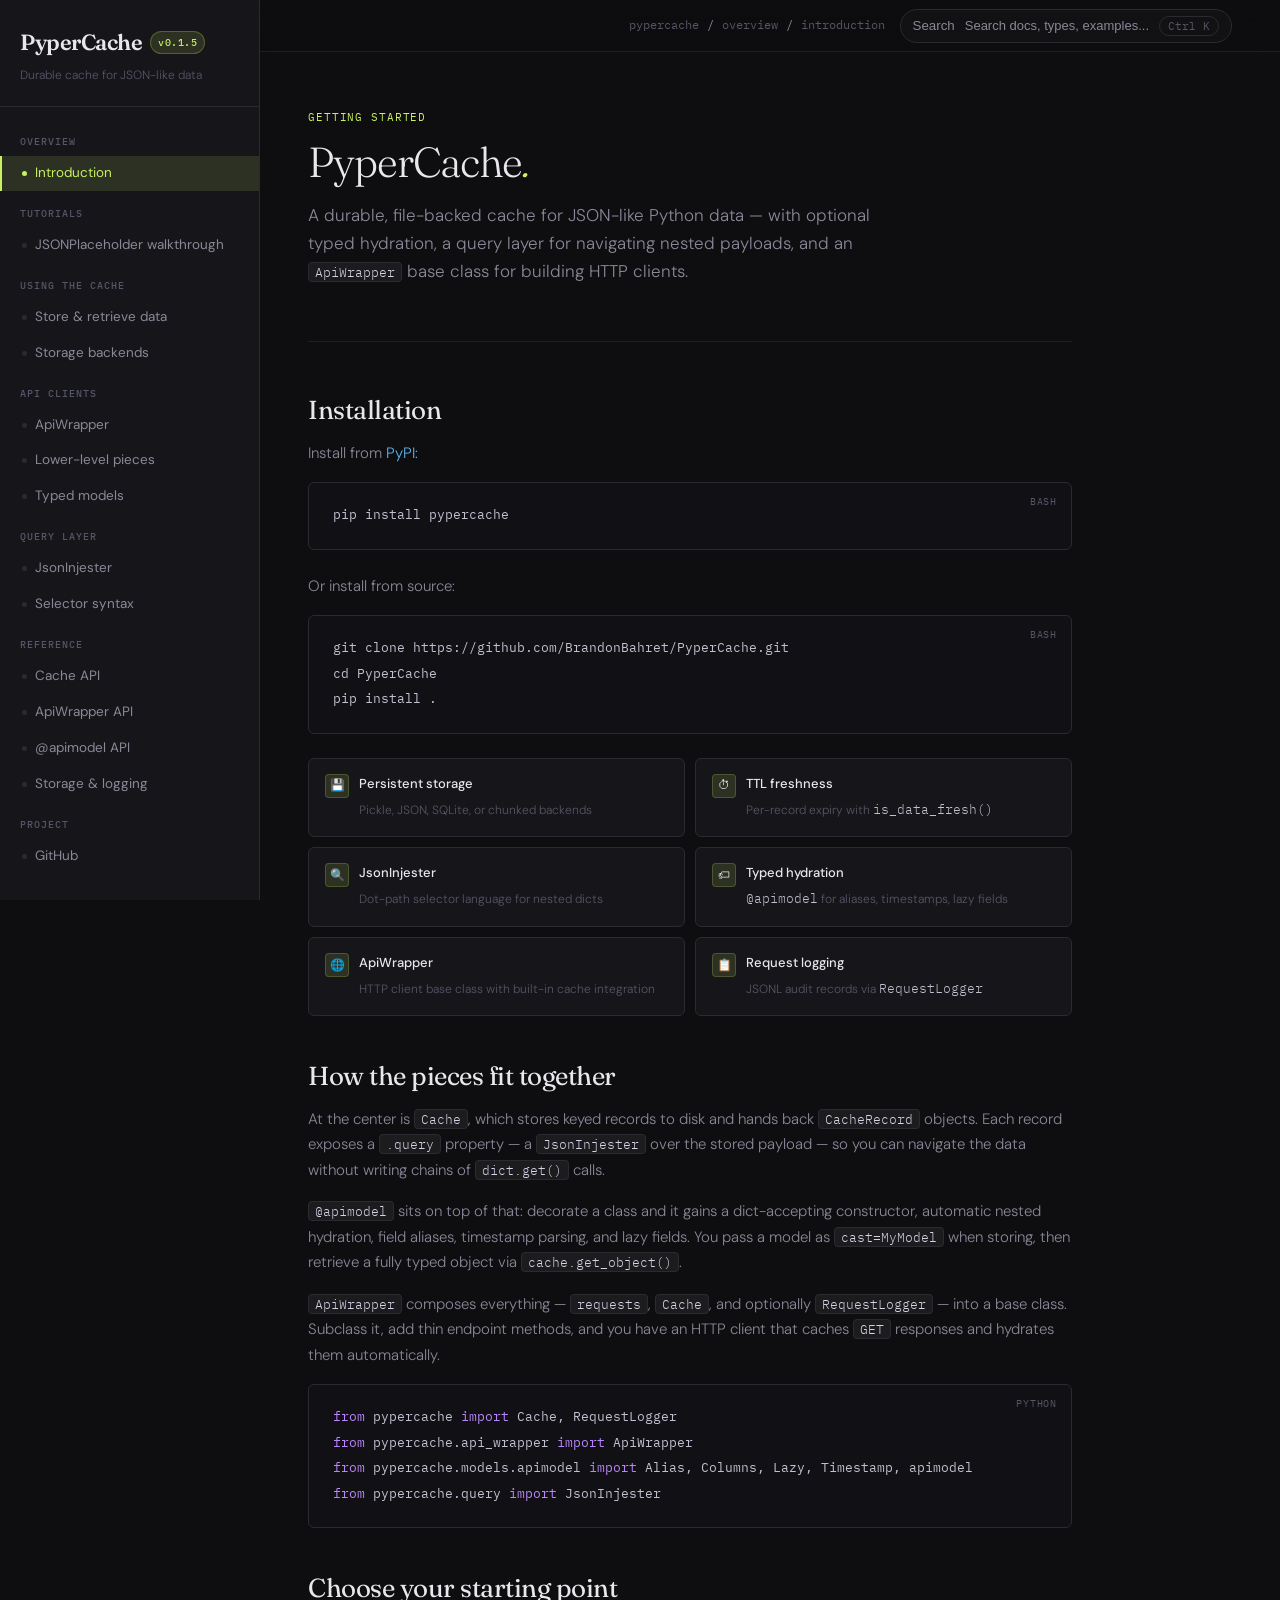
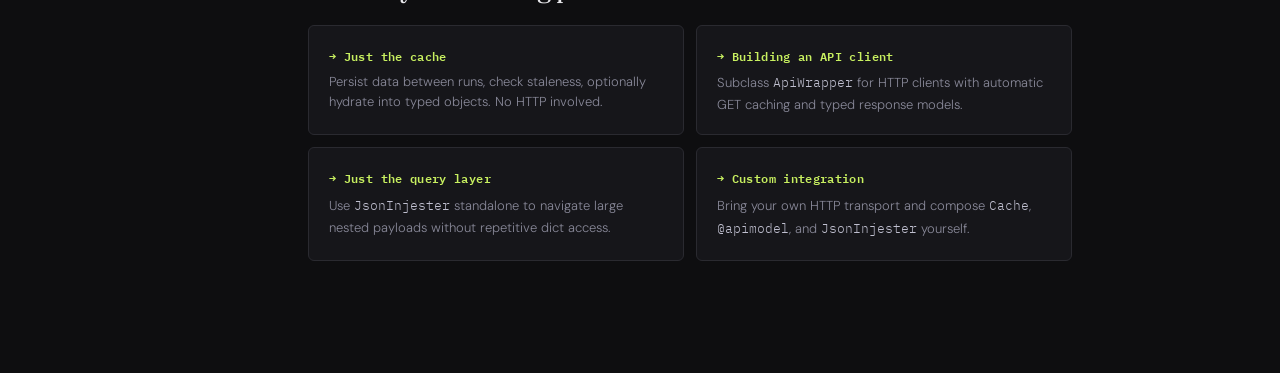
==== docs/docs-index.html @ 4f8ae2bb "moved Lazy annotation to be alongside other annotations;" ====
<!DOCTYPE html>
<html lang="en">
<head>
<meta charset="UTF-8">
<meta name="viewport" content="width=device-width, initial-scale=1.0">

<link rel="preconnect" href="https://fonts.googleapis.com">
<link href="https://fonts.googleapis.com/css2?family=IBM+Plex+Mono:ital,wght@0,400;0,500;0,600;1,400&family=Fraunces:ital,opsz,wght@0,9..144,300;0,9..144,400;0,9..144,600;1,9..144,300&family=DM+Sans:wght@300;400;500&display=swap" rel="stylesheet">

<title>PyperCache — Docs</title>
<style>
  *, *::before, *::after { box-sizing: border-box; margin: 0; padding: 0; }

  :root {
    --bg: #0e0e10;
    --surface: #16161a;
    --border: #2a2a30;
    --border-subtle: #1e1e24;
    --text: #e8e8ec;
    --text-dim: #888898;
    --text-dimmer: #555568;
    --accent: #c8f060;
    --accent-dim: #a8cc45;
    --accent-glow: rgba(200,240,96,0.12);
    --accent2: #60b8f0;
    --accent2-dim: rgba(96,184,240,0.15);
    --red: #f06060;
    --sidebar-w: 260px;
    --code-bg: #111115;
    --radius: 6px;
  }

  html { scroll-behavior: smooth; }

  body {
    font-family: 'DM Sans', sans-serif;
    background: var(--bg);
    color: var(--text);
    font-size: 15px;
    line-height: 1.7;
    min-height: 100vh;
  }

  /* ── LAYOUT ── */
  .shell {
    display: flex;
    min-height: 100vh;
  }

  /* ── SIDEBAR ── */
  .sidebar {
    width: var(--sidebar-w);
    flex-shrink: 0;
    background: var(--surface);
    border-right: 1px solid var(--border);
    position: sticky;
    top: 0;
    height: 100vh;
    overflow-y: auto;
    display: flex;
    flex-direction: column;
  }

  .sidebar::-webkit-scrollbar { width: 4px; }
  .sidebar::-webkit-scrollbar-track { background: transparent; }
  .sidebar::-webkit-scrollbar-thumb { background: var(--border); border-radius: 4px; }

  .logo {
    padding: 24px 20px 20px;
    border-bottom: 1px solid var(--border);
    flex-shrink: 0;
  }

  .logo-name {
    font-family: 'Fraunces', serif;
    font-size: 22px;
    font-weight: 600;
    letter-spacing: -0.5px;
    color: var(--text);
    display: flex;
    align-items: center;
    gap: 8px;
  }

  .logo-pill {
    font-family: 'IBM Plex Mono', monospace;
    font-size: 10px;
    font-weight: 500;
    background: var(--accent-glow);
    color: var(--accent);
    border: 1px solid rgba(200,240,96,0.25);
    padding: 2px 7px;
    border-radius: 20px;
    letter-spacing: 0.05em;
  }

  .logo-tagline {
    font-size: 12px;
    color: var(--text-dimmer);
    margin-top: 4px;
    font-weight: 300;
  }

  nav {
    padding: 16px 0 24px;
    flex: 1;
  }

  .nav-group {
    margin-bottom: 4px;
  }

  .nav-group-label {
    font-size: 10px;
    font-weight: 500;
    letter-spacing: 0.1em;
    text-transform: uppercase;
    color: var(--text-dimmer);
    padding: 10px 20px 6px;
    font-family: 'IBM Plex Mono', monospace;
  }

  .nav-link {
    display: flex;
    align-items: center;
    gap: 8px;
    padding: 6px 20px;
    color: var(--text-dim);
    text-decoration: none;
    font-size: 13.5px;
    font-weight: 400;
    transition: color 0.15s, background 0.15s;
    border-left: 2px solid transparent;
    margin: 0 0 1px;
    cursor: pointer;
  }

  .nav-link:hover {
    color: var(--text);
    background: rgba(255,255,255,0.03);
  }

  .nav-link.active {
    color: var(--accent);
    border-left-color: var(--accent);
    background: var(--accent-glow);
  }

  .nav-link .dot {
    width: 5px;
    height: 5px;
    border-radius: 50%;
    background: var(--border);
    flex-shrink: 0;
    transition: background 0.15s;
  }

  .nav-link.active .dot { background: var(--accent); }

  /* ── MAIN ── */
  .main {
    flex: 1;
    min-width: 0;
    display: flex;
    flex-direction: column;
  }

  .topbar {
    position: sticky;
    top: 0;
    z-index: 10;
    background: rgba(14,14,16,0.85);
    backdrop-filter: blur(12px);
    border-bottom: 1px solid var(--border-subtle);
    padding: 0 48px;
    height: 52px;
    display: flex;
    align-items: center;
    justify-content: flex-end;
    flex-shrink: 0;
    gap: 15px;
  }

  .breadcrumb {
    font-family: 'IBM Plex Mono', monospace;
    font-size: 12px;
    color: var(--text-dimmer);
    display: flex;
    align-items: center;
    gap: 8px;
  }

  .breadcrumb span { color: var(--text-dim); }

  .topbar-actions {
    display: flex;
    gap: 12px;
    align-items: center;
  }

  .topbar-left {
    display: flex;
    align-items: center;
    gap: 14px;
    min-width: 0;
  }

  .badge {
    font-family: 'IBM Plex Mono', monospace;
    font-size: 11px;
    padding: 3px 10px;
    border-radius: 20px;
    border: 1px solid var(--border);
    color: var(--text-dimmer);
  }

  .search-trigger {
    display: inline-flex;
    align-items: center;
    gap: 10px;
    height: 34px;
    min-width: 240px;
    padding: 0 12px;
    border: 1px solid var(--border);
    border-radius: 999px;
    background: rgba(255,255,255,0.02);
    color: var(--text-dim);
    cursor: pointer;
    transition: border-color 0.15s, background 0.15s, color 0.15s;
  }

  .search-trigger:hover {
    border-color: rgba(200,240,96,0.35);
    background: rgba(200,240,96,0.06);
    color: var(--text);
  }

  .search-trigger-label {
    font-size: 13px;
    font-weight: 300;
    flex: 1;
    text-align: left;
  }

  .search-trigger-kbd {
    font-family: 'IBM Plex Mono', monospace;
    font-size: 11px;
    border: 1px solid var(--border);
    border-radius: 999px;
    padding: 2px 8px;
    color: var(--text-dimmer);
  }

  /* ── CONTENT ── */
  .content-outer {
    flex: 1;
    padding: 56px 48px 80px;
    max-width: 860px;
  }

  /* Page hero */
  .page-hero {
    margin-bottom: 52px;
    padding-bottom: 40px;
    border-bottom: 1px solid var(--border-subtle);
  }

  .page-tag {
    font-family: 'IBM Plex Mono', monospace;
    font-size: 11px;
    color: var(--accent);
    letter-spacing: 0.08em;
    text-transform: uppercase;
    margin-bottom: 12px;
  }

  .page-title {
    font-family: 'Fraunces', serif;
    font-size: 42px;
    font-weight: 300;
    letter-spacing: -1px;
    color: var(--text);
    line-height: 1.1;
    margin-bottom: 16px;
  }

  .page-title em {
    font-style: italic;
    color: var(--accent);
  }

  .page-lead {
    font-size: 17px;
    color: var(--text-dim);
    line-height: 1.65;
    font-weight: 300;
    max-width: 600px;
  }

  /* Sections */
  .section {
    display: none;
  }
  .section.active {
    display: block;
    animation: fadeIn 0.2s ease;
  }

  @keyframes fadeIn {
    from { opacity: 0; transform: translateY(6px); }
    to { opacity: 1; transform: translateY(0); }
  }

  /* Content elements */
  h2 {
    font-family: 'Fraunces', serif;
    font-size: 26px;
    font-weight: 400;
    letter-spacing: -0.5px;
    color: var(--text);
    margin: 44px 0 14px;
    line-height: 1.25;
  }

  h2:first-child { margin-top: 0; }

  h3 {
    font-family: 'IBM Plex Mono', monospace;
    font-size: 13px;
    font-weight: 500;
    color: var(--accent2);
    letter-spacing: 0.03em;
    margin: 32px 0 10px;
    text-transform: uppercase;
  }

  h4 {
    font-size: 15px;
    font-weight: 500;
    color: var(--text);
    margin: 20px 0 8px;
  }

  p {
    color: var(--text-dim);
    margin-bottom: 16px;
    font-weight: 300;
  }

  p strong {
    color: var(--text);
    font-weight: 500;
  }

  a { color: var(--accent2); text-decoration: none; }
  a:hover { text-decoration: underline; }

  .doc-link {
    color: var(--accent2);
    text-decoration: underline;
    text-decoration-color: rgba(96,184,240,0.45);
    text-underline-offset: 2px;
    cursor: pointer;
  }

  .doc-link:hover {
    color: #8ecdf6;
    text-decoration-color: currentColor;
  }

  /* Code */
  pre {
    background: var(--code-bg);
    border: 1px solid var(--border);
    border-radius: var(--radius);
    padding: 20px 24px;
    overflow-x: auto;
    margin: 16px 0 24px;
    position: relative;
  }

  pre::before {
    content: attr(data-lang);
    position: absolute;
    top: 10px;
    right: 14px;
    font-family: 'IBM Plex Mono', monospace;
    font-size: 10px;
    color: var(--text-dimmer);
    text-transform: uppercase;
    letter-spacing: 0.08em;
    transition: opacity 0.15s, transform 0.15s;
  }

  pre[data-lang]:hover::before,
  pre[data-lang]:focus-within::before {
    opacity: 0;
    transform: translateY(-2px);
  }

  .copy-code-button {
    position: absolute;
    top: 7px;
    right: 10px;
    height: 26px;
    padding: 0 8px 0 6px;
    display: inline-flex;
    align-items: center;
    gap: 5px;
    border: 1px solid rgba(200,240,96,0.28);
    border-radius: 999px;
    background: rgba(17,17,21,0.92);
    color: var(--text-dim);
    cursor: pointer;
    opacity: 0;
    transform: translateY(-2px);
    transition: opacity 0.15s, transform 0.15s, color 0.15s, border-color 0.15s, background 0.15s;
    z-index: 1;
    font-family: 'IBM Plex Mono', monospace;
    font-size: 10px;
    letter-spacing: 0.04em;
    white-space: nowrap;
  }

  .copy-code-button-label {
    line-height: 1;
  }

  pre[data-lang]:hover .copy-code-button,
  pre[data-lang]:focus-within .copy-code-button {
    opacity: 1;
    transform: translateY(0);
  }

  .copy-code-button:hover,
  .copy-code-button:focus-visible {
    color: var(--accent);
    border-color: rgba(200,240,96,0.55);
    background: rgba(200,240,96,0.08);
    outline: none;
  }

  .copy-code-button.copied {
    color: var(--accent);
    border-color: rgba(200,240,96,0.65);
    background: rgba(200,240,96,0.12);
  }

  .copy-code-button svg {
    width: 12px;
    height: 12px;
    fill: none;
    stroke: currentColor;
    stroke-width: 1.8;
    stroke-linecap: round;
    stroke-linejoin: round;
    flex-shrink: 0;
  }

  code {
    font-family: 'IBM Plex Mono', monospace;
    font-size: 13px;
    line-height: 1.75;
    color: #c0c0d0;
  }

  p code, li code {
    background: rgba(255,255,255,0.06);
    border: 1px solid var(--border);
    padding: 1px 6px;
    border-radius: 4px;
    font-size: 12.5px;
    color: #d4d4e8;
  }

  code.inline-code-ref {
    transition: border-color 0.15s, background 0.15s, color 0.15s, box-shadow 0.15s;
  }

  body.mod-nav-active code.inline-code-ref {
    border-color: rgba(96,184,240,0.3);
  }

  body.mod-nav-active code.inline-code-ref:hover {
    cursor: pointer;
    color: #eef6ff;
    background: rgba(96,184,240,0.12);
    border-color: rgba(96,184,240,0.55);
    box-shadow: 0 0 0 1px rgba(96,184,240,0.18);
  }

  /* Syntax highlight tokens */
  .kw { color: #bb86fc; }
  .fn { color: #82b4ff; }
  .cl { color: var(--accent); }
  .st { color: #a8e6a3; }
  .cm { color: var(--text-dimmer); font-style: italic; }
  .num { color: #ffb347; }
  .dc { color: #f0a0a0; }

  /* Callouts */
  .callout {
    border: 1px solid var(--border);
    border-left: 3px solid var(--accent);
    background: var(--accent-glow);
    border-radius: var(--radius);
    padding: 14px 18px;
    margin: 20px 0;
    font-size: 14px;
    color: var(--text-dim);
  }

  .callout.info {
    border-left-color: var(--accent2);
    background: var(--accent2-dim);
  }

  .callout.warn {
    border-left-color: var(--red);
    background: rgba(240,96,96,0.08);
  }

  .callout strong { color: var(--text); font-weight: 500; }

  /* Choice cards */
  .cards {
    display: grid;
    grid-template-columns: 1fr 1fr;
    gap: 12px;
    margin: 20px 0 32px;
  }

  .card {
    background: var(--surface);
    border: 1px solid var(--border);
    border-radius: var(--radius);
    padding: 20px;
    cursor: pointer;
    transition: border-color 0.15s, background 0.15s;
  }

  .card:hover {
    border-color: var(--accent);
    background: rgba(200,240,96,0.04);
  }

  .card-title {
    font-family: 'IBM Plex Mono', monospace;
    font-size: 12px;
    font-weight: 600;
    color: var(--accent);
    margin-bottom: 6px;
    letter-spacing: 0.03em;
  }

  .card-desc {
    font-size: 13px;
    color: var(--text-dim);
    font-weight: 300;
    line-height: 1.5;
  }

  /* Tables */
  table {
    width: 100%;
    border-collapse: collapse;
    margin: 16px 0 24px;
    font-size: 13.5px;
  }

  th {
    font-family: 'IBM Plex Mono', monospace;
    font-size: 11px;
    text-transform: uppercase;
    letter-spacing: 0.07em;
    color: var(--text-dimmer);
    border-bottom: 1px solid var(--border);
    padding: 8px 14px;
    text-align: left;
    font-weight: 500;
  }

  td {
    padding: 10px 14px;
    border-bottom: 1px solid var(--border-subtle);
    color: var(--text-dim);
    vertical-align: top;
  }

  td:first-child {
    font-family: 'IBM Plex Mono', monospace;
    font-size: 12.5px;
    color: var(--accent2);
    white-space: nowrap;
  }

  td strong { color: var(--text); font-weight: 500; }
  tr:last-child td { border-bottom: none; }

  /* Method signatures */
  .method {
    background: var(--code-bg);
    border: 1px solid var(--border);
    border-radius: var(--radius);
    padding: 14px 18px;
    margin: 12px 0 8px;
    font-family: 'IBM Plex Mono', monospace;
    font-size: 13px;
    color: var(--text-dim);
  }

  .method .mname { color: #82b4ff; font-weight: 600; }
  .method .mparam { color: var(--text-dim); }
  .method .mtype { color: var(--accent); }
  .method .mdefault { color: var(--text-dimmer); }

  /* Lists */
  ul, ol {
    padding-left: 20px;
    margin: 10px 0 18px;
    color: var(--text-dim);
    font-weight: 300;
  }

  li { margin-bottom: 5px; }
  li code { font-size: 12px; }

  /* Selector reference */
  .selector-row {
    display: flex;
    gap: 16px;
    align-items: baseline;
    padding: 12px 0;
    border-bottom: 1px solid var(--border-subtle);
  }

  .selector-syntax {
    font-family: 'IBM Plex Mono', monospace;
    font-size: 13px;
    color: var(--accent);
    min-width: 180px;
    flex-shrink: 0;
  }

  .selector-desc {
    font-size: 13.5px;
    color: var(--text-dim);
    font-weight: 300;
  }

  /* Dividers */
  hr {
    border: none;
    border-top: 1px solid var(--border-subtle);
    margin: 36px 0;
  }

  /* Feature grid */
  .feature-grid {
    display: grid;
    grid-template-columns: 1fr 1fr;
    gap: 10px;
    margin: 20px 0 32px;
  }

  .feature-item {
    background: var(--surface);
    border: 1px solid var(--border);
    border-radius: var(--radius);
    padding: 14px 16px;
    display: flex;
    gap: 10px;
    align-items: flex-start;
  }

  .feature-icon {
    width: 24px;
    height: 24px;
    background: var(--accent-glow);
    border: 1px solid rgba(200,240,96,0.2);
    border-radius: 4px;
    display: flex;
    align-items: center;
    justify-content: center;
    font-size: 12px;
    flex-shrink: 0;
    margin-top: 1px;
  }

  .feature-text strong {
    display: block;
    font-size: 13px;
    font-weight: 500;
    color: var(--text);
    margin-bottom: 2px;
  }

  .feature-text span {
    font-size: 12px;
    color: var(--text-dimmer);
    font-weight: 300;
  }

  /* Mobile */
  .menu-toggle {
    display: none;
    background: none;
    border: 1px solid var(--border);
    color: var(--text-dim);
    padding: 6px 10px;
    border-radius: 4px;
    cursor: pointer;
    font-size: 14px;
  }

  .search-modal {
    position: fixed;
    inset: 0;
    background: rgba(5, 7, 10, 0.7);
    backdrop-filter: blur(8px);
    display: none;
    align-items: flex-start;
    justify-content: center;
    padding: 72px 24px 24px;
    z-index: 200;
  }

  .search-modal.open {
    display: flex;
  }

  .search-panel {
    width: min(920px, 100%);
    max-height: calc(100vh - 96px);
    overflow: hidden;
    display: flex;
    flex-direction: column;
    background: #111317;
    border: 1px solid rgba(255,255,255,0.08);
    border-radius: 18px;
    box-shadow: 0 24px 80px rgba(0,0,0,0.45);
  }

  .search-head {
    display: flex;
    align-items: center;
    gap: 14px;
    padding: 18px 18px 14px;
    border-bottom: 1px solid var(--border-subtle);
  }

  .search-input-wrap {
    flex: 1;
    display: flex;
    align-items: center;
    gap: 12px;
    padding: 0 14px;
    border: 1px solid var(--border);
    border-radius: 14px;
    background: rgba(255,255,255,0.03);
  }

  .search-input {
    flex: 1;
    border: 0;
    outline: 0;
    background: transparent;
    color: var(--text);
    font: inherit;
    font-size: 15px;
    padding: 14px 0;
  }

  .search-input::placeholder {
    color: var(--text-dimmer);
  }

  .search-close {
    border: 1px solid var(--border);
    background: transparent;
    color: var(--text-dim);
    border-radius: 10px;
    padding: 10px 12px;
    cursor: pointer;
  }

  .search-toolbar {
    display: flex;
    justify-content: flex-end;
    gap: 16px;
    padding: 0 18px 14px;
    border-bottom: 1px solid var(--border-subtle);
    color: var(--text-dimmer);
    font-size: 12px;
  }

  .search-pill {
    font-family: 'IBM Plex Mono', monospace;
    font-size: 11px;
    padding: 4px 8px;
    border-radius: 999px;
    border: 1px solid var(--border);
    color: var(--text-dimmer);
  }

  .search-results {
    padding: 10px 12px 14px;
    overflow-y: auto;
  }

  .search-answer {
    border: 1px solid rgba(96,184,240,0.2);
    background: rgba(96,184,240,0.08);
    border-radius: 14px;
    padding: 16px 16px 14px;
    margin-bottom: 12px;
  }

  .search-answer-title {
    display: flex;
    align-items: center;
    justify-content: flex-end;
    gap: 12px;
    margin-bottom: 10px;
  }

  .search-answer-title strong {
    color: var(--text);
    font-size: 14px;
    font-weight: 500;
  }

  .search-answer-body {
    color: var(--text-dim);
    font-size: 14px;
    line-height: 1.65;
  }

  .search-answer-link {
    display: block;
    width: 100%;
    text-align: left;
    border: 1px solid rgba(96,184,240,0.15);
    background: rgba(255,255,255,0.02);
    color: var(--text-dim);
    border-radius: 12px;
    padding: 12px 13px;
    margin-bottom: 10px;
    cursor: pointer;
    transition: border-color 0.15s, background 0.15s, transform 0.15s;
  }

  .search-answer-link:hover {
    border-color: rgba(96,184,240,0.28);
    background: rgba(255,255,255,0.05);
    transform: translateY(-1px);
  }

  .search-answer-link strong {
    color: var(--text);
    display: block;
    margin-bottom: 4px;
  }

  .search-answer-link span {
    display: block;
  }

  .search-answer-source {
    appearance: none;
    border: 1px solid var(--border);
    background: transparent;
    color: var(--text-dimmer);
    border-radius: 999px;
    padding: 6px 10px;
    font-family: 'IBM Plex Mono', monospace;
    font-size: 11px;
    cursor: pointer;
  }

  .search-answer-sources {
    display: flex;
    flex-wrap: wrap;
    gap: 8px;
    margin-top: 10px;
  }

  .search-empty {
    padding: 36px 20px 44px;
    color: var(--text-dim);
  }

  .search-empty strong {
    color: var(--text);
  }

  .search-result {
    border: 1px solid transparent;
    border-radius: 14px;
    padding: 14px 14px 16px;
    margin-bottom: 10px;
    background: rgba(255,255,255,0.02);
    cursor: pointer;
    transition: border-color 0.15s, background 0.15s, transform 0.15s;
  }

  .search-result:hover,
  .search-result.active {
    border-color: rgba(200,240,96,0.28);
    background: rgba(200,240,96,0.06);
    transform: translateY(-1px);
  }

  .search-result-top {
    display: flex;
    justify-content: flex-end;
    gap: 12px;
    margin-bottom: 8px;
  }

  .search-result-path {
    font-family: 'IBM Plex Mono', monospace;
    font-size: 11px;
    color: var(--accent2);
    letter-spacing: 0.03em;
    text-transform: uppercase;
  }

  .search-result-score {
    font-family: 'IBM Plex Mono', monospace;
    font-size: 11px;
    color: var(--text-dimmer);
  }

  .search-result-title {
    color: var(--text);
    font-size: 16px;
    font-weight: 500;
    margin-bottom: 6px;
  }

  .search-result-preview {
    color: var(--text-dim);
    font-size: 14px;
    line-height: 1.65;
  }

  .search-result-meta {
    display: flex;
    flex-wrap: wrap;
    gap: 8px;
    margin-top: 10px;
  }

  .search-chip {
    font-family: 'IBM Plex Mono', monospace;
    font-size: 10px;
    color: var(--text-dimmer);
    border: 1px solid var(--border);
    border-radius: 999px;
    padding: 3px 8px;
  }

  mark.search-hit {
    background: rgba(200,240,96,0.2);
    color: var(--text);
    border-radius: 3px;
    padding: 0 2px;
  }

  .search-target-glow {
    border-radius: 10px;
    animation: searchTargetGlow 1.8s ease-out;
  }

  @keyframes searchTargetGlow {
    0% {
      background: transparent;
      box-shadow: 0 0 0 0 rgba(200,240,96,0);
    }
    18% {
      background: rgba(200,240,96,0.08);
      box-shadow: 0 0 0 2px rgba(200,240,96,0.42), 0 0 28px rgba(200,240,96,0.2);
    }
    100% {
      background: transparent;
      box-shadow: 0 0 0 0 rgba(200,240,96,0);
    }
  }

  @media (max-width: 820px) {
    .sidebar {
      position: fixed;
      left: -280px;
      top: 0;
      z-index: 100;
      transition: left 0.25s ease;
      width: 260px;
    }

    .sidebar.open { left: 0; }

    .menu-toggle { display: block; }

    .content-outer { padding: 32px 24px 60px; }
    .topbar { padding: 0 24px; }
    .topbar-left { gap: 10px; }
    .search-trigger { min-width: 0; width: auto; }
    .search-trigger-kbd { display: none; }
    .search-toolbar { flex-direction: column; }

    .cards, .feature-grid { grid-template-columns: 1fr; }

    .page-title { font-size: 30px; }
    .page-lead { font-size: 15px; }
  }
</style>
</head>
<body>

<div class="shell">

  <!-- SIDEBAR -->
  <aside class="sidebar" id="sidebar">
    <div class="logo">
      <div class="logo-name">
        PyperCache
        <span class="logo-pill">v0.1.5</span>
      </div>
      <div class="logo-tagline">Durable cache for JSON-like data</div>
    </div>

    <nav>
      <div class="nav-group">
        <div class="nav-group-label">Overview</div>
        <a class="nav-link active" onclick="show('overview')">
          <span class="dot"></span> Introduction
        </a>
      </div>

      <div class="nav-group">
        <div class="nav-group-label">Tutorials</div>
        <a class="nav-link" onclick="show('tutorial-jsonplaceholder')">
          <span class="dot"></span> JSONPlaceholder walkthrough
        </a>
      </div>

      <div class="nav-group">
        <div class="nav-group-label">Using the Cache</div>
        <a class="nav-link" onclick="show('cache-basics')">
          <span class="dot"></span> Store &amp; retrieve data
        </a>
        <a class="nav-link" onclick="show('storage-backends')">
          <span class="dot"></span> Storage backends
        </a>
      </div>

      <div class="nav-group">
        <div class="nav-group-label">API Clients</div>
        <a class="nav-link" onclick="show('api-wrapper')">
          <span class="dot"></span> ApiWrapper
        </a>
        <a class="nav-link" onclick="show('building-blocks')">
          <span class="dot"></span> Lower-level pieces
        </a>
        <a class="nav-link" onclick="show('typed-models')">
          <span class="dot"></span> Typed models
        </a>
      </div>

      <div class="nav-group">
        <div class="nav-group-label">Query Layer</div>
        <a class="nav-link" onclick="show('json-injester')">
          <span class="dot"></span> JsonInjester
        </a>
        <a class="nav-link" onclick="show('selector-guide')">
          <span class="dot"></span> Selector syntax
        </a>
      </div>

      <div class="nav-group">
        <div class="nav-group-label">Reference</div>
        <a class="nav-link" onclick="show('ref-cache')">
          <span class="dot"></span> Cache API
        </a>
        <a class="nav-link" onclick="show('ref-apiwrapper')">
          <span class="dot"></span> ApiWrapper API
        </a>
        <a class="nav-link" onclick="show('ref-apimodel')">
          <span class="dot"></span> @apimodel API
        </a>
        <a class="nav-link" onclick="show('ref-storage')">
          <span class="dot"></span> Storage &amp; logging
        </a>
      </div>

      <div class="nav-group">
        <div class="nav-group-label">Project</div>
        <a class="nav-link" href="https://github.com/BrandonBahret/PyperCache" target="_blank" rel="noopener noreferrer">
          <span class="dot"></span> GitHub
        </a>
      </div>
    </nav>
  </aside>

  <!-- MAIN -->
  <div class="main">
    <div class="topbar">
      <div class="topbar-left">
        <button class="menu-toggle" onclick="toggleSidebar()">☰</button>
        <div class="breadcrumb" id="breadcrumb">
          pypercache <span>/</span> introduction
        </div>
      </div>
      <div class="topbar-actions">
        <button class="search-trigger" type="button" onclick="openSearchModal()">
          <span aria-hidden="true">Search</span>
          <span class="search-trigger-label">Search docs, types, examples...</span>
          <span class="search-trigger-kbd">Ctrl K</span>
        </button>
      </div>
    </div>

    <div class="content-outer">

      <!-- ══════════════════════════════════════ OVERVIEW -->
      <div class="section active" id="section-overview">
        <div class="page-hero">
          <div class="page-tag">Getting started</div>
          <h1 class="page-title">PyperCache<em>.</em></h1>
          <p class="page-lead">A durable, file-backed cache for JSON-like Python data — with optional typed hydration, a query layer for navigating nested payloads, and an <code>ApiWrapper</code> base class for building HTTP clients.</p>
        </div>

        <h2>Installation</h2>
        <p>Install from <a href="https://pypi.org/project/pypercache/" target="_blank">PyPI:</a></p>
        <pre data-lang="bash"><code>pip install pypercache</code></pre>
        <p>Or install from source:</p>
        <pre data-lang="bash"><code>git clone https://github.com/BrandonBahret/PyperCache.git
cd PyperCache
pip install .</code></pre>

        <div class="feature-grid">
          <div class="feature-item">
            <div class="feature-icon">💾</div>
            <div class="feature-text">
              <strong>Persistent storage</strong>
              <span>Pickle, JSON, SQLite, or chunked backends</span>
            </div>
          </div>
          <div class="feature-item">
            <div class="feature-icon">⏱</div>
            <div class="feature-text">
              <strong>TTL freshness</strong>
              <span>Per-record expiry with <code>is_data_fresh()</code></span>
            </div>
          </div>
          <div class="feature-item">
            <div class="feature-icon">🔍</div>
            <div class="feature-text">
              <strong>JsonInjester</strong>
              <span>Dot-path selector language for nested dicts</span>
            </div>
          </div>
          <div class="feature-item">
            <div class="feature-icon">🏷</div>
            <div class="feature-text">
              <strong>Typed hydration</strong>
              <span><code>@apimodel</code> for aliases, timestamps, lazy fields</span>
            </div>
          </div>
          <div class="feature-item">
            <div class="feature-icon">🌐</div>
            <div class="feature-text">
              <strong>ApiWrapper</strong>
              <span>HTTP client base class with built-in cache integration</span>
            </div>
          </div>
          <div class="feature-item">
            <div class="feature-icon">📋</div>
            <div class="feature-text">
              <strong>Request logging</strong>
              <span>JSONL audit records via <code>RequestLogger</code></span>
            </div>
          </div>
        </div>

        <h2>How the pieces fit together</h2>
        <p>At the center is <code>Cache</code>, which stores keyed records to disk and hands back <code>CacheRecord</code> objects. Each record exposes a <code>.query</code> property — a <code>JsonInjester</code> over the stored payload — so you can navigate the data without writing chains of <code>dict.get()</code> calls.</p>
        <p><code>@apimodel</code> sits on top of that: decorate a class and it gains a dict-accepting constructor, automatic nested hydration, field aliases, timestamp parsing, and lazy fields. You pass a model as <code>cast=MyModel</code> when storing, then retrieve a fully typed object via <code>cache.get_object()</code>.</p>
        <p><code>ApiWrapper</code> composes everything — <code>requests</code>, <code>Cache</code>, and optionally <code>RequestLogger</code> — into a base class. Subclass it, add thin endpoint methods, and you have an HTTP client that caches <code>GET</code> responses and hydrates them automatically.</p>

        <pre data-lang="python"><code><span class="kw">from</span> pypercache <span class="kw">import</span> Cache, RequestLogger
<span class="kw">from</span> pypercache.api_wrapper <span class="kw">import</span> ApiWrapper
<span class="kw">from</span> pypercache.models.apimodel <span class="kw">import</span> Alias, Columns, Lazy, Timestamp, apimodel
<span class="kw">from</span> pypercache.query <span class="kw">import</span> JsonInjester</code></pre>

        <h2>Choose your starting point</h2>
        <div class="cards">
          <div class="card" onclick="show('cache-basics')">
            <div class="card-title">→ Just the cache</div>
            <div class="card-desc">Persist data between runs, check staleness, optionally hydrate into typed objects. No HTTP involved.</div>
          </div>
          <div class="card" onclick="show('api-wrapper')">
            <div class="card-title">→ Building an API client</div>
            <div class="card-desc">Subclass <code>ApiWrapper</code> for HTTP clients with automatic GET caching and typed response models.</div>
          </div>
          <div class="card" onclick="show('json-injester')">
            <div class="card-title">→ Just the query layer</div>
            <div class="card-desc">Use <code>JsonInjester</code> standalone to navigate large nested payloads without repetitive dict access.</div>
          </div>
          <div class="card" onclick="show('building-blocks')">
            <div class="card-title">→ Custom integration</div>
            <div class="card-desc">Bring your own HTTP transport and compose <code>Cache</code>, <code>@apimodel</code>, and <code>JsonInjester</code> yourself.</div>
          </div>
        </div>
      </div>

      <!-- ══════════════════════════════════════ CACHE BASICS -->
      <div class="section" id="section-tutorial-jsonplaceholder">
        <div class="page-hero">
          <div class="page-tag">Tutorials</div>
          <h1 class="page-title">Walk through a small <em>API client</em></h1>
          <p class="page-lead">The <code>examples/jsonplaceholder_api</code> example is the shortest end-to-end wrapper in the repository. It shows the full PyperCache workflow: define typed models, subclass <code>ApiWrapper</code>, let <code>GET</code> requests cache automatically, and opt out of cache for a mutating <code>POST</code>.</p>
        </div>

        <h2>Why this example is the right starting point</h2>
        <p>JSONPlaceholder is intentionally simple in the best possible way. There is one base URL, no authentication, and small JSON payloads with predictable structure. That makes it a good teaching surface for the core wrapper pattern without introducing concerns like OAuth, pagination cursors, or multi-origin routing.</p>
        <p>The goal of the example is not to exercise every PyperCache feature. It is to show the smallest realistic client you can copy into a real project and then extend.</p>

        <h2>Start with models that match the payloads you already have</h2>
        <p>The wrapper begins with a few response models. Each one is decorated with <code>@apimodel(validate=True)</code>, which means incoming JSON is hydrated into typed Python objects and checked against the annotated field types during construction.</p>
        <p>Where the upstream API uses camelCase keys, the example maps them into snake_case attributes with <code>Alias(...)</code>. That keeps the Python surface conventional without forcing you to rewrite the raw payload format.</p>

        <pre data-lang="python"><code><span class="kw">from</span> typing <span class="kw">import</span> Annotated
<span class="kw">from</span> pypercache.models.apimodel <span class="kw">import</span> Alias, apimodel

<span class="dc">@apimodel</span>(validate=<span class="kw">True</span>)
<span class="kw">class</span> <span class="cl">Post</span>:
    user_id: <span class="cl">Annotated</span>[int, <span class="cl">Alias</span>(<span class="st">"userId"</span>)]
    id: int
    title: str
    body: str

<span class="dc">@apimodel</span>(validate=<span class="kw">True</span>)
<span class="kw">class</span> <span class="cl">Company</span>:
    name: str
    catch_phrase: <span class="cl">Annotated</span>[str, <span class="cl">Alias</span>(<span class="st">"catchPhrase"</span>)]
    bs: str</code></pre>

        <p>Nested response objects work the same way. The <code>User</code> model contains an <code>Address</code>, which contains a <code>Geo</code>, and hydration recursively builds those child objects for you.</p>

        <h2>Wrap the API in thin endpoint methods</h2>
        <p>Once the models exist, the wrapper class stays small. Its constructor passes a single origin, a cache path, and a default expiry to <code>ApiWrapper</code>. After that, each endpoint is just a thin method around <code>request()</code>.</p>

        <pre data-lang="python"><code><span class="kw">class</span> <span class="cl">JSONPlaceholderClient</span>(<span class="cl">ApiWrapper</span>):
    <span class="kw">def</span> <span class="fn">__init__</span>(self) -> <span class="kw">None</span>:
        <span class="fn">super()</span>.<span class="fn">__init__</span>(
            origins={<span class="st">"default"</span>: <span class="st">"https://jsonplaceholder.typicode.com"</span>},
            default_origin=<span class="st">"default"</span>,
            cache_path=<span class="st">"jsonplaceholder_cache.json"</span>,
            default_expiry=<span class="num">300</span>,
            request_log_path=<span class="st">"jsonplaceholder_requests.log"</span>,
        )

    <span class="kw">def</span> <span class="fn">get_post</span>(self, post_id: int) -> <span class="cl">Post</span>:
        <span class="kw">return</span> self.<span class="fn">request</span>(<span class="st">"GET"</span>, f<span class="st">"/posts/{post_id}"</span>, expected=<span class="st">"json"</span>, cast=<span class="cl">Post</span>)

    <span class="kw">def</span> <span class="fn">list_post_comments</span>(self, post_id: int) -> list[<span class="cl">Comment</span>]:
        <span class="kw">return</span> self.<span class="fn">request</span>(
            <span class="st">"GET"</span>,
            f<span class="st">"/posts/{post_id}/comments"</span>,
            expected=<span class="st">"json"</span>,
            cast=list[<span class="cl">Comment</span>],
        )</code></pre>

        <p>This is the part worth internalizing: the endpoint methods describe intent, not plumbing. You name the HTTP method, path, expected response type, and the model to hydrate into. URL joining, JSON decoding, cache lookup, cache writeback, and object construction are handled underneath.</p>

        <div class="callout info"><strong>Related docs:</strong> The pieces used here are documented in <a class="doc-link" href="#section-api-wrapper" onclick="show('api-wrapper'); return false;"><code>Build with ApiWrapper</code></a> for the wrapper pattern, <a class="doc-link" href="#section-typed-models" onclick="show('typed-models'); return false;"><code>Typed models</code></a> for <code>@apimodel</code> and <code>Alias</code>, and <a class="doc-link" href="#section-ref-apiwrapper" onclick="show('ref-apiwrapper'); return false;"><code>ApiWrapper API</code></a> for the exact <code>request()</code> signature.</div>

        <h2>Let cached GETs make the second call boring</h2>
        <p>The companion <code>app.py</code> script demonstrates the runtime behavior. It first fetches post <code>#1</code>, then immediately fetches the same post again. Because the method is a <code>GET</code> with <code>expected="json"</code>, PyperCache stores the first response and serves the second one from the cache while the entry is still fresh.</p>

        <pre data-lang="python"><code>client = <span class="cl">JSONPlaceholderClient</span>(
    cache_path=<span class="st">"jsonplaceholder_cache.json"</span>,
    request_log_path=<span class="st">"jsonplaceholder_requests.log"</span>,
)

post = client.<span class="fn">get_post</span>(<span class="num">1</span>)
cached_post = client.<span class="fn">get_post</span>(<span class="num">1</span>)

author = client.<span class="fn">get_user</span>(post.user_id)
comments = client.<span class="fn">list_post_comments</span>(post.id)
todo = client.<span class="fn">get_todo</span>(<span class="num">1</span>)</code></pre>

        <p>That sequence is the narrative center of the example. The first request proves the wrapper can fetch and hydrate a resource. The second request proves the cache is active. The follow-up calls show that once you have a typed object back, using fields like <code>post.user_id</code> to drive the next request feels like ordinary Python code rather than manual JSON plumbing.</p>

        <h2>Treat writes differently from reads</h2>
        <p>The example ends with a <code>create_post()</code> method. This is where the code deliberately opts out of the cache:</p>

        <pre data-lang="python"><code><span class="kw">def</span> <span class="fn">create_post</span>(self, *, user_id: int, title: str, body: str) -> <span class="cl">CreatedPost</span>:
    <span class="kw">return</span> self.<span class="fn">request</span>(
        <span class="st">"POST"</span>,
        <span class="st">"/posts"</span>,
        expected=<span class="st">"json"</span>,
        json_body={
            <span class="st">"userId"</span>: user_id,
            <span class="st">"title"</span>: title,
            <span class="st">"body"</span>: body,
        },
        use_cache=<span class="kw">False</span>,
        cast=<span class="cl">CreatedPost</span>,
    )</code></pre>

        <p>This mirrors the documented caching rule for <code>ApiWrapper.request()</code>: cached responses are for read paths, not mutating calls. The explicit <code>use_cache=False</code> makes that policy visible in the method body, which is useful both as documentation for readers and as protection if the method grows later.</p>
        <p>JSONPlaceholder itself does not persist the new record, so the point is not durable remote state. The point is to show how request encoding with <code>json_body=...</code> and typed response hydration still work cleanly on the write path.</p>

        <h2>What to copy into your own project</h2>
        <p>If you are starting a real client, the practical pattern is straightforward: model the responses you care about, subclass <code>ApiWrapper</code>, make each endpoint method one call to <code>request()</code>, and let the cache cover repeatable <code>GET</code> traffic. Add custom headers in <code>get_session()</code> only when the API requires them.</p>
        <p>When the process exits, call <code>client.close()</code>. That closes the wrapper's cache and flushes pending writes for backends such as SQLite when they are in use.</p>
      </div>

      <div class="section" id="section-cache-basics">
        <div class="page-hero">
          <div class="page-tag">Cache users</div>
          <h1 class="page-title">Store &amp; retrieve <em>data</em></h1>
          <p class="page-lead">The core persistence workflow: write a payload by key, check whether it's fresh, and read it back — with optional typed hydration via <code>@apimodel</code>.</p>
        </div>

        <h2>Create a cache</h2>
        <p>Pass a file path. The extension determines which storage backend is used.</p>

        <pre data-lang="python"><code><span class="kw">from</span> pypercache <span class="kw">import</span> Cache

cache = <span class="cl">Cache</span>(filepath=<span class="st">"app_cache.pkl"</span>)</code></pre>

        <p>Omit <code>filepath</code> and it defaults to <code>api-cache.pkl</code> in the working directory.</p>

        <h2>Store and read</h2>

        <pre data-lang="python"><code>cache.<span class="fn">store</span>(<span class="st">"user:1"</span>, {<span class="st">"name"</span>: <span class="st">"Alice"</span>, <span class="st">"role"</span>: <span class="st">"admin"</span>})
cache.<span class="fn">store</span>(<span class="st">"user:2"</span>, {<span class="st">"name"</span>: <span class="st">"Bob"</span>, <span class="st">"role"</span>: <span class="st">"user"</span>}, expiry=<span class="num">3600</span>)

record = cache.<span class="fn">get</span>(<span class="st">"user:1"</span>)
print(record.data)          <span class="cm"># the raw payload</span>
print(record.is_data_stale) <span class="cm"># False — no expiry set</span>
print(record.expiry)        <span class="cm"># inf</span></code></pre>

        <p><code>get()</code> always returns a <code>CacheRecord</code>. Access <code>.data</code> for the raw payload. It raises <code>KeyError</code> if the key doesn't exist.</p>

        <h2>TTL and freshness</h2>
        <p>The typical pattern is fetch-or-cache: check freshness, run the expensive work if stale, then read from cache.</p>

        <pre data-lang="python"><code>key = <span class="st">"expensive-result"</span>

<span class="kw">if not</span> cache.<span class="fn">is_data_fresh</span>(key):
    payload = <span class="fn">run_expensive_work</span>()
    cache.<span class="fn">store</span>(key, payload, expiry=<span class="num">300</span>)

result = cache.<span class="fn">get</span>(key).data</code></pre>

        <p><code>is_data_fresh()</code> returns <code>False</code> when the key doesn't exist or the record's TTL has elapsed. It never throws.</p>

        <h2>Updating a record</h2>
        <p><code>update()</code> replaces the payload and refreshes the timestamp while keeping the original expiry and any <code>cast</code> metadata intact.</p>

        <pre data-lang="python"><code>cache.<span class="fn">update</span>(<span class="st">"settings"</span>, {<span class="st">"theme"</span>: <span class="st">"light"</span>, <span class="st">"page_size"</span>: <span class="num">50</span>})</code></pre>

        <div class="callout warn"><strong>Note:</strong> <code>update()</code> raises <code>KeyError</code> if the key doesn't exist. Use <code>store()</code> when you don't know whether the key is there yet.</div>

        <h2>Typed round-trips</h2>
        <p>Store a record with <code>cast=MyModel</code> and retrieve it as a fully hydrated object using <code>get_object()</code>.</p>

        <pre data-lang="python"><code><span class="kw">from</span> pypercache.models.apimodel <span class="kw">import</span> apimodel

<span class="dc">@apimodel</span>(validate=<span class="kw">True</span>)
<span class="kw">class</span> <span class="cl">User</span>:
    id: int
    name: str

cache.<span class="fn">store</span>(<span class="st">"user:1"</span>, {<span class="st">"id"</span>: <span class="num">1</span>, <span class="st">"name"</span>: <span class="st">"Ada"</span>}, cast=<span class="cl">User</span>)

user = cache.<span class="fn">get_object</span>(<span class="st">"user:1"</span>)
print(user.name)  <span class="cm"># "Ada"</span>

cache.<span class="fn">close</span>()</code></pre>

        <div class="callout info"><strong>Tip:</strong> Always call <code>cache.close()</code> when using SQLite (<code>.db</code>) to flush pending writes. It's a no-op for other backends, so it's safe to call regardless.</div>

        <h2>Querying the payload inline</h2>
        <p>Every <code>CacheRecord</code> exposes a <code>JsonInjester</code> via <code>.query</code>, so you can navigate the stored data without a separate extraction step.</p>

        <pre data-lang="python"><code>cache.<span class="fn">store</span>(<span class="st">"order:1"</span>, {
    <span class="st">"customer"</span>: {<span class="st">"name"</span>: <span class="st">"Sarah Johnson"</span>},
    <span class="st">"items"</span>: [
        {<span class="st">"name"</span>: <span class="st">"Laptop"</span>, <span class="st">"price"</span>: <span class="num">999.99</span>, <span class="st">"category"</span>: <span class="st">"electronics"</span>},
        {<span class="st">"name"</span>: <span class="st">"Mouse"</span>, <span class="st">"price"</span>: <span class="num">59.99</span>, <span class="st">"category"</span>: <span class="st">"electronics"</span>},
    ],
})

q = cache.<span class="fn">get</span>(<span class="st">"order:1"</span>).query
print(q.<span class="fn">get</span>(<span class="st">"customer.name"</span>))
print(q.<span class="fn">get</span>(<span class="st">"items?name*"</span>))
print(q.<span class="fn">get</span>(<span class="st">"items?category=electronics"</span>))</code></pre>

        <h2>Clearing the cache</h2>
        <pre data-lang="python"><code>cache.<span class="fn">completely_erase_cache</span>()
print(cache.<span class="fn">has</span>(<span class="st">"user:1"</span>))  <span class="cm"># False</span></code></pre>
      </div>

      <!-- ══════════════════════════════════════ STORAGE BACKENDS -->
      <div class="section" id="section-storage-backends">
        <div class="page-hero">
          <div class="page-tag">Cache users</div>
          <h1 class="page-title">Storage <em>backends</em></h1>
          <p class="page-lead">The backend is selected purely from the file extension. The cache API is identical across all of them.</p>
        </div>

        <pre data-lang="python"><code>Cache(filepath=<span class="st">"cache.pkl"</span>)      <span class="cm"># Pickle — default</span>
Cache(filepath=<span class="st">"cache.json"</span>)     <span class="cm"># JSON — human-readable</span>
Cache(filepath=<span class="st">"cache.manifest"</span>) <span class="cm"># Chunked — large stores</span>
Cache(filepath=<span class="st">"cache.db"</span>)       <span class="cm"># SQLite — best write behavior</span></code></pre>

        <h2>Quick comparison</h2>
        <table>
          <thead>
            <tr>
              <th>Extension</th>
              <th>Backend</th>
              <th>Best for</th>
            </tr>
          </thead>
          <tbody>
            <tr>
              <td>.pkl</td>
              <td><strong>Pickle</strong></td>
              <td>Default choice. Simple, fast, Python-native serialization. Rewrites the whole file on save.</td>
            </tr>
            <tr>
              <td>.json</td>
              <td><strong>JSON</strong></td>
              <td>Human-readable files you want to inspect or diff. Not great for large caches — full rewrite on every save.</td>
            </tr>
            <tr>
              <td>.manifest</td>
              <td><strong>Chunked</strong></td>
              <td>Many keys or large payloads. Per-chunk rewrites instead of full-file rewrites. Backed by a directory, not a single file.</td>
            </tr>
            <tr>
              <td>.db</td>
              <td><strong>SQLite</strong></td>
              <td>Frequent writes, growing caches, concurrent access. WAL mode with batched flushes — the most operationally robust option.</td>
            </tr>
          </tbody>
        </table>

        <h2>SQLite specifics</h2>
        <p>SQLite loads all rows into memory on open, tracks dirty keys in memory, and flushes in batches. A crash without a clean close can lose the last few seconds of writes. Prefer using it as a context manager:</p>

        <pre data-lang="python"><code><span class="kw">from</span> pypercache.storage <span class="kw">import</span> SQLiteStorage

<span class="kw">with</span> <span class="cl">SQLiteStorage</span>(<span class="st">"cache.db"</span>) <span class="kw">as</span> store:
    ...</code></pre>

        <p>Or just call <code>cache.close()</code> before your process exits — that's what <code>ApiWrapper.close()</code> does under the hood.</p>

        <h2>Request logging is separate</h2>
        <p><code>RequestLogger</code> writes JSONL audit records to its own file. It doesn't know about the cache backend and you don't need a cache to use it.</p>

        <pre data-lang="python"><code><span class="kw">from</span> pypercache <span class="kw">import</span> RequestLogger

log = <span class="cl">RequestLogger</span>(<span class="st">"requests.log"</span>)
log.<span class="fn">log</span>(uri=<span class="st">"/v1/items"</span>, status=<span class="num">200</span>)

<span class="kw">for</span> entry <span class="kw">in</span> log.<span class="fn">get_logs_from_last_seconds</span>(<span class="num">60</span>):
    print(entry.data[<span class="st">"uri"</span>], entry.data[<span class="st">"status"</span>])</code></pre>
      </div>

      <!-- ══════════════════════════════════════ API WRAPPER -->
      <div class="section" id="section-api-wrapper">
        <div class="page-hero">
          <div class="page-tag">API clients</div>
          <h1 class="page-title">Build with <em>ApiWrapper</em></h1>
          <p class="page-lead">The highest-level integration surface. Subclass it and your endpoint methods stay thin — URL building, caching, response decoding, and model hydration are handled for you.</p>
        </div>

        <h2>Basic subclass pattern</h2>
        <p>Override <code>get_session()</code> to set headers or auth, then add one method per endpoint.</p>

        <pre data-lang="python"><code><span class="kw">from</span> typing <span class="kw">import</span> Annotated
<span class="kw">from</span> pypercache.api_wrapper <span class="kw">import</span> ApiWrapper
<span class="kw">from</span> pypercache.models.apimodel <span class="kw">import</span> Alias, apimodel

<span class="dc">@apimodel</span>(validate=<span class="kw">True</span>)
<span class="kw">class</span> <span class="cl">Widget</span>:
    id: int
    display_name: <span class="cl">Annotated</span>[str, <span class="cl">Alias</span>(<span class="st">"displayName"</span>)]

<span class="kw">class</span> <span class="cl">WidgetClient</span>(<span class="cl">ApiWrapper</span>):
    <span class="kw">def</span> <span class="fn">__init__</span>(self) -> <span class="kw">None</span>:
        <span class="fn">super()</span>.<span class="fn">__init__</span>(
            origins={<span class="st">"default"</span>: <span class="st">"https://api.example.com"</span>},
            default_origin=<span class="st">"default"</span>,
            cache_path=<span class="st">"widget_cache.json"</span>,
            default_expiry=<span class="num">300</span>,
        )

    <span class="kw">def</span> <span class="fn">get_session</span>(self):
        session = <span class="fn">super()</span>.<span class="fn">get_session</span>()
        session.headers.<span class="fn">update</span>({<span class="st">"User-Agent"</span>: <span class="st">"widget-client/1.0"</span>})
        <span class="kw">return</span> session

    <span class="kw">def</span> <span class="fn">list_widgets</span>(self) -> list[<span class="cl">Widget</span>]:
        <span class="kw">return</span> self.<span class="fn">request</span>(<span class="st">"GET"</span>, <span class="st">"/widgets"</span>, expected=<span class="st">"json"</span>, cast=list[<span class="cl">Widget</span>])

    <span class="kw">def</span> <span class="fn">get_widget</span>(self, widget_id: int) -> <span class="cl">Widget</span>:
        <span class="kw">return</span> self.<span class="fn">request</span>(<span class="st">"GET"</span>, f<span class="st">"/widgets/{widget_id}"</span>, expected=<span class="st">"json"</span>, cast=<span class="cl">Widget</span>)

    <span class="kw">def</span> <span class="fn">create_widget</span>(self, name: str) -> <span class="cl">Widget</span>:
        <span class="kw">return</span> self.<span class="fn">request</span>(
            <span class="st">"POST"</span>, <span class="st">"/widgets"</span>,
            expected=<span class="st">"json"</span>,
            json_body={<span class="st">"name"</span>: name},
            use_cache=<span class="kw">False</span>,
            cast=<span class="cl">Widget</span>,
        )</code></pre>

        <h2>Constructor</h2>
        <pre data-lang="python"><code><span class="fn">super()</span>.<span class="fn">__init__</span>(
    origins={<span class="st">"api"</span>: <span class="st">"https://api.example.com"</span>},
    default_origin=<span class="st">"api"</span>,
    cache_path=<span class="st">"example.db"</span>,      <span class="cm"># None disables caching</span>
    default_expiry=<span class="num">300</span>,
    request_log_path=<span class="st">"reqs.log"</span>,  <span class="cm"># None disables logging</span>
    timeout=<span class="num">10</span>,
)</code></pre>

        <h2>Multi-origin APIs</h2>
        <p>When your API spans multiple hosts, add each as an origin and select it per request with <code>origin=</code>.</p>

        <pre data-lang="python"><code><span class="kw">super()</span>.<span class="fn">__init__</span>(
    origins={
        <span class="st">"api"</span>: <span class="st">"https://api.example.com"</span>,
        <span class="st">"auth"</span>: <span class="st">"https://auth.example.com"</span>,
    },
    default_origin=<span class="st">"api"</span>,
)

<span class="cm"># In an endpoint method:</span>
<span class="kw">return</span> self.<span class="fn">request</span>(<span class="st">"GET"</span>, <span class="st">"/token"</span>, origin=<span class="st">"auth"</span>, ...)</code></pre>

        <h2>Caching rules</h2>
        <p>The behavior is intentionally simple: only <code>GET</code> requests with <code>expected="auto"</code> or <code>expected="json"</code> are cached. Stale entries are refetched, not served. Pass <code>use_cache=False</code> to skip both lookup and writeback — always do this for <code>POST</code>, <code>PUT</code>, and <code>DELETE</code> requests.</p>

        <h2>Error handling</h2>
        <pre data-lang="python"><code><span class="kw">from</span> pypercache.api_wrapper <span class="kw">import</span> ApiHTTPError

<span class="kw">try</span>:
    client.<span class="fn">get_widget</span>(<span class="num">404</span>)
<span class="kw">except</span> <span class="cl">ApiHTTPError</span> <span class="kw">as</span> exc:
    print(exc.status_code)
    print(exc.url)
    print(exc.body)</code></pre>

        <h2>Lifecycle</h2>
        <pre data-lang="python"><code>client = <span class="cl">WidgetClient</span>()
<span class="kw">try</span>:
    widgets = client.<span class="fn">list_widgets</span>()
<span class="kw">finally</span>:
    client.<span class="fn">close</span>()  <span class="cm"># closes cache + session</span></code></pre>
      </div>

      <!-- ══════════════════════════════════════ BUILDING BLOCKS -->
      <div class="section" id="section-building-blocks">
        <div class="page-hero">
          <div class="page-tag">API clients</div>
          <h1 class="page-title">Lower-level <em>pieces</em></h1>
          <p class="page-lead">Bring your own HTTP transport and compose only the PyperCache parts you need: <code>Cache</code>, <code>RequestLogger</code>, <code>@apimodel</code>, and <code>JsonInjester</code>.</p>
        </div>

        <div class="callout info"><strong>When to use this path:</strong> You already have an HTTP client abstraction, need custom cache keys or refresh rules, want to cache non-request work, or only need parts of PyperCache — not the full wrapper.</div>

        <h2>Manual fetch-or-cache</h2>
        <p>This is the core pattern — everything <code>ApiWrapper.request()</code> automates, written explicitly.</p>

        <pre data-lang="python"><code><span class="kw">import</span> requests
<span class="kw">from</span> pypercache <span class="kw">import</span> Cache, RequestLogger
<span class="kw">from</span> pypercache.models.apimodel <span class="kw">import</span> apimodel

<span class="dc">@apimodel</span>(validate=<span class="kw">True</span>)
<span class="kw">class</span> <span class="cl">User</span>:
    id: int
    name: str
    email: str

cache = <span class="cl">Cache</span>(filepath=<span class="st">"users_cache.db"</span>)
log = <span class="cl">RequestLogger</span>(filepath=<span class="st">"users_requests.log"</span>)

key = <span class="st">"user:1"</span>
<span class="kw">if not</span> cache.<span class="fn">is_data_fresh</span>(key):
    response = requests.<span class="fn">get</span>(<span class="st">"https://api.example.com/users/1"</span>, timeout=<span class="num">10</span>)
    response.<span class="fn">raise_for_status</span>()
    payload = response.<span class="fn">json</span>()
    log.<span class="fn">log</span>(uri=response.url, status=response.status_code)
    cache.<span class="fn">store</span>(key, payload, expiry=<span class="num">300</span>, cast=<span class="cl">User</span>)

user = cache.<span class="fn">get_object</span>(key)
print(user.name)
cache.<span class="fn">close</span>()</code></pre>

        <h2>Navigating a loaded record</h2>
        <pre data-lang="python"><code>record = cache.<span class="fn">get</span>(<span class="st">"user:1"</span>)
print(record.query.<span class="fn">has</span>(<span class="st">"name"</span>))
print(record.query.<span class="fn">get</span>(<span class="st">"address.city"</span>, default_value=<span class="st">"unknown"</span>))</code></pre>

        <h2>@apimodel vs @Cache.cached</h2>
        <p>Use <code>@apimodel</code> when you want aliases, timestamps, lazy fields, or column transforms. Use <code>@Cache.cached</code> when you only need lightweight class registration — your class already knows how to accept the cached payload.</p>

        <pre data-lang="python"><code><span class="dc">@Cache.cached</span>
<span class="kw">class</span> <span class="cl">SearchResult</span>:
    <span class="kw">def</span> <span class="fn">__init__</span>(self, hits=<span class="kw">None</span>, total=<span class="num">0</span>, **kwargs):
        self.hits = hits <span class="kw">or</span> []
        self.total = total

cache.<span class="fn">store</span>(<span class="st">"search:python"</span>, {<span class="st">"hits"</span>: [], <span class="st">"total"</span>: <span class="num">0</span>}, cast=<span class="cl">SearchResult</span>)
result = cache.<span class="fn">get_object</span>(<span class="st">"search:python"</span>)</code></pre>

        <h2>Using RequestLogger standalone</h2>
        <pre data-lang="python"><code><span class="kw">from</span> pypercache <span class="kw">import</span> RequestLogger

log = <span class="cl">RequestLogger</span>(<span class="st">"requests.log"</span>)
log.<span class="fn">log</span>(uri=<span class="st">"/health"</span>, status=<span class="num">200</span>)

<span class="kw">for</span> entry <span class="kw">in</span> log.<span class="fn">get_logs_from_last_seconds</span>(<span class="num">60</span>):
    print(entry.data[<span class="st">"uri"</span>], entry.data[<span class="st">"status"</span>])</code></pre>
      </div>

      <!-- ══════════════════════════════════════ TYPED MODELS -->
      <div class="section" id="section-typed-models">
        <div class="page-hero">
          <div class="page-tag">API clients</div>
          <h1 class="page-title">Typed models with <em>@apimodel</em></h1>
          <p class="page-lead">Decorate a class and it gains a dict-accepting constructor, nested type hydration, <code>from_dict()</code>, <code>as_dict()</code>, field aliases, timestamp parsing, lazy fields, and optional validation.</p>
        </div>

        <h2>Basic usage</h2>
        <pre data-lang="python"><code><span class="kw">from</span> pypercache.models.apimodel <span class="kw">import</span> apimodel

<span class="dc">@apimodel</span>
<span class="kw">class</span> <span class="cl">Widget</span>:
    id: int
    name: str

widget = <span class="cl">Widget</span>({<span class="st">"id"</span>: <span class="num">1</span>, <span class="st">"name"</span>: <span class="st">"Gear"</span>})
print(widget.name)
print(<span class="cl">Widget</span>.<span class="fn">from_dict</span>({<span class="st">"id"</span>: <span class="num">2</span>, <span class="st">"name"</span>: <span class="st">"Bolt"</span>}).id)
print(widget.<span class="fn">as_dict</span>())</code></pre>

        <h2>Nested hydration</h2>
        <p>Annotated nested model types are hydrated automatically — no explicit <code>Address(raw_dict)</code> calls needed.</p>

        <pre data-lang="python"><code><span class="dc">@apimodel</span>
<span class="kw">class</span> <span class="cl">Address</span>:
    city: str

<span class="dc">@apimodel</span>
<span class="kw">class</span> <span class="cl">Company</span>:
    name: str
    address: <span class="cl">Address</span>

<span class="dc">@apimodel</span>
<span class="kw">class</span> <span class="cl">User</span>:
    id: int
    company: <span class="cl">Company</span>
    previous: list[<span class="cl">Address</span>]

u = <span class="cl">User</span>({
    <span class="st">"id"</span>: <span class="num">1</span>,
    <span class="st">"company"</span>: {<span class="st">"name"</span>: <span class="st">"ACME"</span>, <span class="st">"address"</span>: {<span class="st">"city"</span>: <span class="st">"Redmond"</span>}},
    <span class="st">"previous"</span>: [{<span class="st">"city"</span>: <span class="st">"Phoenix"</span>}, {<span class="st">"city"</span>: <span class="st">"Tempe"</span>}],
})
print(u.company.address.city)  <span class="cm"># "Redmond"</span>
print(u.previous[<span class="num">0</span>].city)     <span class="cm"># "Phoenix"</span></code></pre>

        <h2>Validation and strictness</h2>
        <pre data-lang="python"><code><span class="dc">@apimodel</span>(validate=<span class="kw">True</span>)
<span class="kw">class</span> <span class="cl">User</span>:
    id: int
    name: str</code></pre>

        <p><code>validate=True</code> checks hydrated values against type annotations. Add <code>strict=True</code> to also raise on missing annotated fields (instead of silently storing <code>UNSET</code>).</p>

        <pre data-lang="python"><code><span class="kw">from</span> pypercache.models.validation <span class="kw">import</span> ApiModelValidationError

<span class="dc">@apimodel</span>(validate=<span class="kw">True</span>, strict=<span class="kw">True</span>)
<span class="kw">class</span> <span class="cl">StrictUser</span>:
    id: int
    name: str

<span class="kw">try</span>:
    <span class="cl">StrictUser</span>({<span class="st">"id"</span>: <span class="num">1</span>})       <span class="cm"># missing "name"</span>
<span class="kw">except</span> <span class="cl">ApiModelValidationError</span> <span class="kw">as</span> exc:
    print(exc)</code></pre>

        <h2>Alias — mapping raw keys</h2>
        <p>Use when the raw payload uses a key you don't want on the Python object.</p>

        <pre data-lang="python"><code><span class="kw">from</span> typing <span class="kw">import</span> Annotated
<span class="kw">from</span> pypercache.models.apimodel <span class="kw">import</span> Alias, apimodel

<span class="dc">@apimodel</span>(validate=<span class="kw">True</span>)
<span class="kw">class</span> <span class="cl">Post</span>:
    user_id: <span class="cl">Annotated</span>[int, <span class="cl">Alias</span>(<span class="st">"userId"</span>)]
    title: str
    body: str</code></pre>

        <h2>Timestamp — parsing date fields</h2>
        <pre data-lang="python"><code><span class="kw">from</span> datetime <span class="kw">import</span> datetime
<span class="kw">from</span> pypercache.models.apimodel <span class="kw">import</span> Alias, Timestamp, apimodel

<span class="dc">@apimodel</span>(validate=<span class="kw">True</span>)
<span class="kw">class</span> <span class="cl">AuditRecord</span>:
    created_at: <span class="cl">Annotated</span>[datetime, <span class="cl">Timestamp</span>()]
    refreshed_at: <span class="cl">Annotated</span>[datetime, <span class="cl">Alias</span>(<span class="st">"refreshedAt"</span>), <span class="cl">Timestamp</span>(unit=<span class="st">"ms"</span>)]</code></pre>

        <p><code>Timestamp()</code> handles ISO 8601 strings, numeric Unix timestamps, millisecond timestamps (<code>unit="ms"</code>), and explicit format strings.</p>

        <h2>Columns — parallel arrays to rows</h2>
        <p>Some APIs return data as a dict of parallel arrays. <code>Columns</code> converts that into a list of row model instances.</p>

        <pre data-lang="python"><code><span class="kw">from</span> pypercache.models.apimodel <span class="kw">import</span> Columns, apimodel

<span class="dc">@apimodel</span>(validate=<span class="kw">True</span>)
<span class="kw">class</span> <span class="cl">HourRow</span>:
    time: int
    temperature_2m: float

<span class="dc">@apimodel</span>(validate=<span class="kw">True</span>)
<span class="kw">class</span> <span class="cl">Forecast</span>:
    hourly: <span class="cl">Annotated</span>[list[<span class="cl">HourRow</span>], <span class="cl">Columns</span>(required=(<span class="st">"time"</span>, <span class="st">"temperature_2m"</span>))]

forecast = <span class="cl">Forecast</span>({
    <span class="st">"hourly"</span>: {
        <span class="st">"time"</span>: [<span class="num">1713000000</span>, <span class="num">1713003600</span>],
        <span class="st">"temperature_2m"</span>: [<span class="num">21.2</span>, <span class="num">22.5</span>],
    }
})
print(forecast.hourly[<span class="num">0</span>].temperature_2m)  <span class="cm"># 21.2</span></code></pre>

        <h2>Lazy — deferred hydration</h2>
        <p>Wrap a type in <code>Lazy[T]</code> and it won't be hydrated until first access. Useful for large or expensive nested fields.</p>

        <pre data-lang="python"><code><span class="kw">from</span> pypercache.models.apimodel <span class="kw">import</span> Lazy, apimodel

<span class="dc">@apimodel</span>(validate=<span class="kw">True</span>)
<span class="kw">class</span> <span class="cl">User</span>:
    id: int
    profile: <span class="cl">Lazy</span>[<span class="cl">Profile</span>]</code></pre>

        <p><code>Lazy</code> composes with <code>Alias</code>, <code>Timestamp</code>, and <code>Columns</code>.</p>
      </div>

      <!-- ══════════════════════════════════════ JSON INJESTER -->
      <div class="section" id="section-json-injester">
        <div class="page-hero">
          <div class="page-tag">Query layer</div>
          <h1 class="page-title">JsonInjester</h1>
          <p class="page-lead">A small, read-only selector language for navigating nested dicts in memory. No mutations, no backend queries — just structured access over a payload you already have.</p>
        </div>

        <h2>Standalone usage</h2>
        <pre data-lang="python"><code><span class="kw">from</span> pypercache.query <span class="kw">import</span> JsonInjester

data = {
    <span class="st">"meta"</span>: {<span class="st">"total"</span>: <span class="num">2</span>},
    <span class="st">"users"</span>: [
        {<span class="st">"name"</span>: <span class="st">"Ada"</span>, <span class="st">"role"</span>: <span class="st">"admin"</span>},
        {<span class="st">"name"</span>: <span class="st">"Linus"</span>, <span class="st">"role"</span>: <span class="st">"member"</span>},
    ],
}

q = <span class="cl">JsonInjester</span>(data)
print(q.<span class="fn">get</span>(<span class="st">"meta.total"</span>))
print(q.<span class="fn">get</span>(<span class="st">"users?role=admin"</span>))
print(q.<span class="fn">get</span>(<span class="st">"users?name*"</span>))</code></pre>

        <p>Or access it directly from a <code>CacheRecord</code>:</p>

        <pre data-lang="python"><code>q = cache.<span class="fn">get</span>(<span class="st">"order:1"</span>).query
print(q.<span class="fn">get</span>(<span class="st">"customer.name"</span>))</code></pre>

        <h2>Constructor options</h2>
        <p><strong><code>root</code></strong> — move the starting cursor to a subtree:</p>

        <pre data-lang="python"><code>q = <span class="cl">JsonInjester</span>({<span class="st">"meta"</span>: {<span class="st">"total"</span>: <span class="num">5</span>}}, root=<span class="st">"meta"</span>)
print(q.<span class="fn">get</span>(<span class="st">"total"</span>))  <span class="cm"># 5</span></code></pre>

        <p><strong><code>default_tail</code></strong> — when a selector resolves to a dict, automatically follow one more selector before returning:</p>

        <pre data-lang="python"><code>q = <span class="cl">JsonInjester</span>({<span class="st">"wrapper"</span>: {<span class="st">"value"</span>: <span class="num">5</span>}}, default_tail=<span class="st">"value"</span>)
print(q.<span class="fn">get</span>(<span class="st">"wrapper"</span>))  <span class="cm"># 5</span></code></pre>

        <h2>When selectors resolve to nothing</h2>
        <pre data-lang="python"><code><span class="kw">from</span> pypercache.query.json_injester <span class="kw">import</span> UNSET

value = q.<span class="fn">get</span>(<span class="st">"missing.path"</span>)
print(value <span class="kw">is</span> <span class="cl">UNSET</span>)                              <span class="cm"># True</span>
print(q.<span class="fn">get</span>(<span class="st">"missing.path"</span>, default_value=<span class="num">0</span>))  <span class="cm"># 0</span></code></pre>

        <p>Use <code>has()</code> when you just want a boolean — it's clearer than checking against <code>None</code>:</p>

        <pre data-lang="python"><code>has_discount = q.<span class="fn">has</span>(<span class="st">"discount"</span>)
discount = q.<span class="fn">get</span>(<span class="st">"discount"</span>, default_value=<span class="num">0</span>)</code></pre>

        <h2>Good fit / bad fit</h2>
        <div class="cards">
          <div class="card" style="cursor:default">
            <div class="card-title" style="color: var(--accent);">✓ Good fit</div>
            <div class="card-desc">Loaded dicts and lists · API response inspection · Light in-memory filtering · Plucking fields from large payloads</div>
          </div>
          <div class="card" style="cursor:default">
            <div class="card-title" style="color: var(--red);">✗ Bad fit</div>
            <div class="card-desc">Cross-record searches · Relational queries · Mutating data · Backend-wide scans</div>
          </div>
        </div>
      </div>

      <!-- ══════════════════════════════════════ SELECTOR GUIDE -->
      <div class="section" id="section-selector-guide">
        <div class="page-hero">
          <div class="page-tag">Query layer</div>
          <h1 class="page-title">Selector <em>syntax</em></h1>
          <p class="page-lead">All selectors are passed as strings to <code>q.get()</code>. They compose left to right — each token narrows or transforms the current cursor before passing it to the next.</p>
        </div>

        <h2>Reference</h2>

        <div class="selector-row">
          <div class="selector-syntax">key.key.key</div>
          <div class="selector-desc">Dot-separated path navigation. Returns <code>UNSET</code> if any key is missing.</div>
        </div>
        <div class="selector-row">
          <div class="selector-syntax">"content-type"</div>
          <div class="selector-desc">Quoted key — use double quotes when the key contains non-identifier characters like hyphens.</div>
        </div>
        <div class="selector-row">
          <div class="selector-syntax">list?key=value</div>
          <div class="selector-desc">Filter a list of dicts to elements where <code>key</code> equals <code>value</code>. Returns an empty list if nothing matches. Supports nested paths: <code>users?team.name=Platform</code>.</div>
        </div>
        <div class="selector-row">
          <div class="selector-syntax">list?key=#42</div>
          <div class="selector-desc">Numeric filter — prefix the value with <code>#</code> to compare as a number rather than a string.</div>
        </div>
        <div class="selector-row">
          <div class="selector-syntax">list?key=value.field</div>
          <div class="selector-desc">Filter then pluck: the tail path after <code>?key=value</code> is extracted from each matching element.</div>
        </div>
        <div class="selector-row">
          <div class="selector-syntax">list?field*</div>
          <div class="selector-desc">Pluck — extract a field from every element in the list. Supports nested paths: <code>users?team.name*</code>. Chains: <code>users?role*?label*</code>.</div>
        </div>
        <div class="selector-row">
          <div class="selector-syntax">key?field</div>
          <div class="selector-desc">Exists filter. On a dict: returns the dict if the key exists, <code>UNSET</code> otherwise. On a list: returns only elements that contain the key.</div>
        </div>

        <h2>get() options</h2>
        <table>
          <thead>
            <tr><th>Option</th><th>Behavior</th></tr>
          </thead>
          <tbody>
            <tr>
              <td>default_value</td>
              <td>Return this when the path is missing or resolves to <code>None</code>. Without it, the result is <code>UNSET</code>.</td>
            </tr>
            <tr>
              <td>select_first=True</td>
              <td>Unwrap the first element from a list result. Returns <code>UNSET</code> if the list is empty.</td>
            </tr>
            <tr>
              <td>cast=Type</td>
              <td>Hydrate a dict result into a type or <code>@apimodel</code> class.</td>
            </tr>
          </tbody>
        </table>

        <h2>Full example</h2>
        <pre data-lang="python"><code><span class="kw">from</span> pypercache.query <span class="kw">import</span> JsonInjester
<span class="kw">from</span> pypercache.query.json_injester <span class="kw">import</span> UNSET

data = {
    <span class="st">"meta"</span>: {<span class="st">"total"</span>: <span class="num">3</span>},
    <span class="st">"hits"</span>: [
        {<span class="st">"name"</span>: <span class="st">"Alice"</span>, <span class="st">"role"</span>: <span class="st">"staff"</span>, <span class="st">"score"</span>: <span class="num">92</span>},
        {<span class="st">"name"</span>: <span class="st">"Bob"</span>, <span class="st">"role"</span>: <span class="st">"guest"</span>, <span class="st">"score"</span>: <span class="num">74</span>},
        {<span class="st">"name"</span>: <span class="st">"Carol"</span>, <span class="st">"role"</span>: <span class="st">"staff"</span>, <span class="st">"score"</span>: <span class="num">88</span>},
    ],
}

q = <span class="cl">JsonInjester</span>(data)

print(q.<span class="fn">get</span>(<span class="st">"meta.total"</span>))                               <span class="cm"># 3</span>
print(q.<span class="fn">get</span>(<span class="st">"hits?role=staff.name"</span>))                      <span class="cm"># ["Alice", "Carol"]</span>
print(q.<span class="fn">get</span>(<span class="st">"hits?name*"</span>))                                <span class="cm"># ["Alice", "Bob", "Carol"]</span>
print(q.<span class="fn">get</span>(<span class="st">"hits?role=staff"</span>, select_first=<span class="kw">True</span>))        <span class="cm"># Alice's dict</span>
print(q.<span class="fn">get</span>(<span class="st">"hits?role=contractor"</span>, select_first=<span class="kw">True</span>) <span class="kw">is</span> <span class="cl">UNSET</span>)  <span class="cm"># True</span></code></pre>

        <h2>Limits</h2>
        <ul>
          <li>Read-only — <code>JsonInjester</code> never mutates the payload.</li>
          <li>Integer indexing like <code>"users.0.name"</code> is not supported. Use <code>select_first=True</code> instead.</li>
          <li>A bare path on a list root is not supported. Use <code>?key*</code> or <code>?key=value</code>.</li>
          <li>Works on one in-memory payload at a time — no cross-record queries.</li>
        </ul>
      </div>

      <!-- ══════════════════════════════════════ REF: CACHE -->
      <div class="section" id="section-ref-cache">
        <div class="page-hero">
          <div class="page-tag">Reference</div>
          <h1 class="page-title">Cache <em>API</em></h1>
          <p class="page-lead">Exact signatures and behavior for <code>Cache</code> and <code>CacheRecord</code>.</p>
        </div>

        <pre data-lang="python"><code><span class="kw">from</span> pypercache <span class="kw">import</span> Cache, CacheRecord</code></pre>

        <h2>Cache</h2>

        <h3>Constructor</h3>
        <div class="method"><span class="cl">Cache</span>(<span class="mparam">filepath: str | None = None</span>)</div>
        <p>Default path: <code>api-cache.pkl</code>. Backend selected from the file extension.</p>

        <h3>Methods</h3>

        <h4>store</h4>
        <div class="method">cache.<span class="mname">store</span>(<span class="mparam">key, data, expiry=math.inf, cast=None</span>)</div>
        <p>Creates or overwrites a record. Pass <code>cast=MyModel</code> to store hydration metadata alongside the payload.</p>

        <h4>get</h4>
        <div class="method">cache.<span class="mname">get</span>(<span class="mparam">key</span>) → <span class="mtype">CacheRecord</span></div>
        <p>Returns the record. Raises <code>KeyError</code> if missing.</p>

        <h4>get_object</h4>
        <div class="method">cache.<span class="mname">get_object</span>(<span class="mparam">key, default_value=UNSET</span>) → <span class="mtype">object</span></div>
        <p>Hydrates the payload using the stored cast type. Raises <code>KeyError</code> if missing (and no default given), or <code>AttributeError</code> if no cast metadata was stored.</p>

        <h4>has</h4>
        <div class="method">cache.<span class="mname">has</span>(<span class="mparam">key</span>) → <span class="mtype">bool</span></div>
        <p>Checks existence only. Doesn't care whether the record is stale.</p>

        <h4>is_data_fresh</h4>
        <div class="method">cache.<span class="mname">is_data_fresh</span>(<span class="mparam">key</span>) → <span class="mtype">bool</span></div>
        <p>Returns <code>True</code> only when the key exists and the TTL has not elapsed. Never raises.</p>

        <h4>update</h4>
        <div class="method">cache.<span class="mname">update</span>(<span class="mparam">key, data</span>)</div>
        <p>Replaces the payload, refreshes the timestamp, preserves expiry and cast metadata. Raises <code>KeyError</code> if the key doesn't exist.</p>

        <h4>completely_erase_cache</h4>
        <div class="method">cache.<span class="mname">completely_erase_cache</span>()</div>
        <p>Deletes all records from the backend.</p>

        <h4>close</h4>
        <div class="method">cache.<span class="mname">close</span>()</div>
        <p>Closes the storage backend. Required for SQLite to flush pending writes; no-op for other backends.</p>

        <h4>Cache.cached</h4>
        <div class="method"><span class="dc">@Cache.cached</span></div>
        <p>Class decorator for lightweight registration. The decorated class can then be passed as <code>cast=</code>.</p>

        <hr>

        <h2>CacheRecord</h2>
        <p>Returned by <code>cache.get(key)</code>.</p>

        <h3>Attributes</h3>
        <table>
          <thead><tr><th>Attribute</th><th>Type</th><th>Description</th></tr></thead>
          <tbody>
            <tr><td>data</td><td>any</td><td>The stored payload.</td></tr>
            <tr><td>timestamp</td><td>float</td><td>Unix timestamp of the last write.</td></tr>
            <tr><td>expiry</td><td>float</td><td>TTL in seconds (<code>math.inf</code> if none set).</td></tr>
            <tr><td>cast_str</td><td>str | None</td><td>Stored cast metadata string.</td></tr>
            <tr><td>cast</td><td>type | None</td><td>Lazily resolved Python type.</td></tr>
            <tr><td>is_data_stale</td><td>bool</td><td><code>True</code> when the record has expired.</td></tr>
            <tr><td>query</td><td>JsonInjester</td><td>A <code>JsonInjester</code> instance over <code>data</code>.</td></tr>
          </tbody>
        </table>

        <h3>Methods</h3>
        <h4>update</h4>
        <div class="method">record.<span class="mname">update</span>(<span class="mparam">data</span>)</div>
        <p>Replaces the payload, refreshes the timestamp, and invalidates the cached query wrapper.</p>

        <h4>as_dict</h4>
        <div class="method">record.<span class="mname">as_dict</span>() → <span class="mtype">dict</span></div>
        <p>Returns a serializable dict representation of the record.</p>
      </div>

      <!-- ══════════════════════════════════════ REF: APIWRAPPER -->
      <div class="section" id="section-ref-apiwrapper">
        <div class="page-hero">
          <div class="page-tag">Reference</div>
          <h1 class="page-title">ApiWrapper <em>API</em></h1>
          <p class="page-lead">Exact signatures for <code>ApiWrapper</code>, <code>ApiHTTPError</code>, and <code>SSEEvent</code>.</p>
        </div>

        <pre data-lang="python"><code><span class="kw">from</span> pypercache.api_wrapper <span class="kw">import</span> ApiHTTPError, ApiWrapper, ApiWrapperError, SSEEvent</code></pre>

        <h2>Constructor</h2>
        <div class="method">
          <span class="cl">ApiWrapper</span>(<br>
          &nbsp;&nbsp;<span class="mparam">*, origins: Mapping[str, str],</span><br>
          &nbsp;&nbsp;<span class="mparam">default_origin: str,</span><br>
          &nbsp;&nbsp;<span class="mparam">cache_path: str | None = None,</span><br>
          &nbsp;&nbsp;<span class="mparam">default_expiry: int | float = math.inf,</span><br>
          &nbsp;&nbsp;<span class="mparam">enable_cache: bool = True,</span><br>
          &nbsp;&nbsp;<span class="mparam">request_log_path: str | None = None,</span><br>
          &nbsp;&nbsp;<span class="mparam">timeout: int | float | None = 10,</span><br>
          &nbsp;&nbsp;<span class="mparam">session: requests.Session | None = None,</span><br>
          )
        </div>

        <h2>Methods</h2>

        <h3>get_session</h3>
        <div class="method">client.<span class="mname">get_session</span>() → <span class="mtype">requests.Session</span></div>
        <p>Override to centralize headers, auth, retries, or adapters.</p>

        <h3>request</h3>
        <div class="method">
          client.<span class="mname">request</span>(<br>
          &nbsp;&nbsp;<span class="mparam">method, path,</span><br>
          &nbsp;&nbsp;<span class="mparam">*, params=None, json_body=None, data=None, files=None,</span><br>
          &nbsp;&nbsp;<span class="mparam">expected="auto", use_cache=None, timeout=None,</span><br>
          &nbsp;&nbsp;<span class="mparam">headers=None, expiry=None, cast=None, origin=None,</span><br>
          )
        </div>
        <ul>
          <li><code>expected</code>: <code>"auto"</code>, <code>"json"</code>, <code>"text"</code>, or <code>"bytes"</code></li>
          <li>Only <code>GET</code> requests with <code>expected="auto"</code> or <code>"json"</code> are cached</li>
          <li>Raises <code>ApiHTTPError</code> on HTTP 4xx/5xx</li>
        </ul>

        <h3>download_to</h3>
        <div class="method">client.<span class="mname">download_to</span>(<span class="mparam">path, destination, *, params=None, use_cache=False, timeout=None, headers=None, origin=None</span>)</div>
        <p>Downloads a bytes response and writes it to <code>destination</code>.</p>

        <h3>stream_sse</h3>
        <div class="method">client.<span class="mname">stream_sse</span>(<span class="mparam">path, *, params=None, data=None, timeout=None, headers=None, method="GET", origin=None</span>) → <span class="mtype">Iterator[SSEEvent]</span></div>
        <p>Parses a Server-Sent Events stream into <code>SSEEvent</code> objects. Does not reconnect automatically.</p>

        <h3>close</h3>
        <div class="method">client.<span class="mname">close</span>()</div>
        <p>Closes the cache and, if the wrapper created the session, the session too.</p>

        <hr>

        <h2>ApiHTTPError</h2>
        <p>Raised on HTTP 4xx and 5xx responses.</p>
        <table>
          <thead><tr><th>Attribute</th><th>Description</th></tr></thead>
          <tbody>
            <tr><td>status_code</td><td>HTTP status code as an integer.</td></tr>
            <tr><td>url</td><td>The request URL.</td></tr>
            <tr><td>body</td><td>The response body.</td></tr>
          </tbody>
        </table>

        <h2>SSEEvent</h2>
        <p>Frozen dataclass with fields: <code>event</code>, <code>data</code>, <code>id</code>, <code>retry</code>.</p>
      </div>

      <!-- ══════════════════════════════════════ REF: APIMODEL -->
      <div class="section" id="section-ref-apimodel">
        <div class="page-hero">
          <div class="page-tag">Reference</div>
          <h1 class="page-title">@apimodel <em>API</em></h1>
          <p class="page-lead">Exact signatures for the decorator and all field helpers.</p>
        </div>

        <pre data-lang="python"><code><span class="kw">from</span> pypercache.models.apimodel <span class="kw">import</span> Alias, Columns, Lazy, Timestamp, apimodel
<span class="kw">from</span> pypercache.models.validation <span class="kw">import</span> ApiModelValidationError</code></pre>

        <h2>Decorator</h2>
        <div class="method"><span class="dc">@apimodel</span>(<span class="mparam">cls=None, *, validate: bool = False, strict: bool = False</span>)</div>
        <p>Can be used bare (<code>@apimodel</code>) or with keyword arguments (<code>@apimodel(validate=True)</code>).</p>

        <h2>What the decorator adds</h2>
        <ul>
          <li>Registers the class in the shared class repository</li>
          <li>Injects a constructor that accepts one raw <code>dict</code></li>
          <li>Adds <code>from_dict(cls, data)</code> classmethod</li>
          <li>Adds <code>as_dict(self)</code> instance method</li>
          <li>Handles eager and lazy field hydration from annotations</li>
        </ul>

        <h2>Field helpers</h2>

        <h3>Alias</h3>
        <div class="method"><span class="cl">Alias</span>(<span class="mparam">key: str</span>)</div>
        <p>Read the field from a different raw key name.</p>

        <h3>Timestamp</h3>
        <div class="method"><span class="cl">Timestamp</span>(<span class="mparam">fmt=None, *, unit="seconds", tz=timezone.utc</span>)</div>
        <p>Parses raw timestamp values into <code>datetime</code>. Handles ISO 8601 strings, numeric Unix timestamps, millisecond timestamps (<code>unit="ms"</code>), and explicit format strings.</p>

        <h3>Columns</h3>
        <div class="method"><span class="cl">Columns</span>(<span class="mparam">required=()</span>)</div>
        <p>Converts a dict-of-parallel-arrays payload into <code>list[RowModel]</code>.</p>

        <h3>Lazy</h3>
        <div class="method"><span class="cl">Lazy</span>[T]</div>
        <p>Defers hydration of a field until first access. Composes with <code>Alias</code>, <code>Timestamp</code>, and <code>Columns</code>.</p>

        <h2>Validation</h2>
        <ul>
          <li><code>validate=True</code> — checks values against type annotations; raises <code>ApiModelValidationError</code> on mismatch</li>
          <li><code>strict=True</code> — raises <code>ApiModelValidationError</code> when an annotated field is missing instead of storing <code>UNSET</code></li>
        </ul>

        <h2>Notes</h2>
        <ul>
          <li><code>as_dict()</code> returns the underlying raw dict representation</li>
          <li>Assigning to a decorated field writes the converted value back into that raw dict</li>
          <li>Define models at module scope so they can be resolved reliably by the class repository</li>
        </ul>
      </div>

      <!-- ══════════════════════════════════════ REF: STORAGE -->
      <div class="section" id="section-ref-storage">
        <div class="page-hero">
          <div class="page-tag">Reference</div>
          <h1 class="page-title">Storage &amp; logging <em>API</em></h1>
          <p class="page-lead">Exact signatures for storage backends, <code>StorageMechanism</code>, and <code>RequestLogger</code>.</p>
        </div>

        <pre data-lang="python"><code><span class="kw">from</span> pypercache <span class="kw">import</span> RequestLogger
<span class="kw">from</span> pypercache.storage <span class="kw">import</span> (
    ChunkedDictionary, ChunkedStorage, JSONStorage,
    PickleStorage, SQLiteStorage, StorageMechanism,
    get_storage_mechanism,
)</code></pre>

        <h2>Backend selection</h2>
        <div class="method"><span class="fn">get_storage_mechanism</span>(<span class="mparam">"cache.db"</span>)</div>
        <p>Returns the backend class for the given file extension.</p>

        <table>
          <thead><tr><th>Extension</th><th>Class</th></tr></thead>
          <tbody>
            <tr><td>.pkl</td><td>PickleStorage</td></tr>
            <tr><td>.json</td><td>JSONStorage</td></tr>
            <tr><td>.manifest</td><td>ChunkedStorage</td></tr>
            <tr><td>.db</td><td>SQLiteStorage</td></tr>
          </tbody>
        </table>

        <h2>StorageMechanism</h2>
        <p>Abstract base class for custom backends. Implement these private methods:</p>
        <ul>
          <li><code>_impl__touch_store(filepath)</code></li>
          <li><code>_impl__load(filepath)</code></li>
          <li><code>_impl__save(cache_records_dict, filepath)</code></li>
          <li><code>_impl__update_record(key, data)</code></li>
          <li><code>_impl__erase_everything()</code></li>
        </ul>

        <h2>SQLiteStorage</h2>
        <div class="method">
          <span class="cl">SQLiteStorage</span>(<br>
          &nbsp;&nbsp;<span class="mparam">filepath,</span><br>
          &nbsp;&nbsp;<span class="mparam">flush_interval=5.0,</span><br>
          &nbsp;&nbsp;<span class="mparam">dirty_threshold=50,</span><br>
          )
        </div>
        <p>Loads all rows into memory on open. Tracks dirty keys and flushes in batches. Uses WAL mode. Supports <code>flush()</code>, <code>close()</code>, and context manager usage.</p>

        <hr>

        <h2>RequestLogger</h2>
        <div class="method"><span class="cl">RequestLogger</span>(<span class="mparam">filepath: str | None = None</span>)</div>
        <p>Default path: <code>api_logfile.log</code>. Writes JSONL records.</p>

        <h3>log</h3>
        <div class="method">logger.<span class="mname">log</span>(<span class="mparam">uri, status</span>)</div>
        <p>Appends one JSON object line to the log file.</p>

        <h3>get_logs_from_last_seconds</h3>
        <div class="method">logger.<span class="mname">get_logs_from_last_seconds</span>(<span class="mparam">seconds=60</span>) → <span class="mtype">list[LogRecord]</span></div>
        <p>Returns matching records sorted oldest-first.</p>

        <h3>as_list</h3>
        <div class="method">logger.<span class="mname">as_list</span>() → <span class="mtype">list[dict]</span></div>
        <p>Returns raw record dicts.</p>

        <h2>LogRecord</h2>
        <table>
          <thead><tr><th>Attribute</th><th>Description</th></tr></thead>
          <tbody>
            <tr><td>timestamp</td><td>Unix timestamp of the log entry.</td></tr>
            <tr><td>data</td><td>Dict with shape <code>{"uri": "...", "status": 200}</code>.</td></tr>
          </tbody>
        </table>
      </div>

    </div><!-- /content-outer -->
  </div><!-- /main -->
</div><!-- /shell -->

<div class="search-modal" id="search-modal" aria-hidden="true">
  <div class="search-panel" role="dialog" aria-modal="true" aria-labelledby="search-input-label">
    <div class="search-head">
      <div class="search-input-wrap">
        <span aria-hidden="true">⌕</span>
        <label id="search-input-label" class="search-trigger-label" for="search-input" style="display:none;">Search docs</label>
        <input
          id="search-input"
          class="search-input"
          type="search"
          placeholder="Search docs, examples, typed hydration, selectors..."
          autocomplete="off"
          spellcheck="false"
        >
        </div>
      <button class="search-close" type="button" onclick="closeSearchModal()">Esc</button>
    </div>
    <div class="search-toolbar">
      <div id="search-status">Indexing local docs…</div>
    </div>
    <div class="search-results" id="search-results"></div>
  </div>
</div>
<script>
  const sections = {
    overview:         { label: 'introduction',    crumb: 'overview' },
    'tutorial-jsonplaceholder': { label: 'JSONPlaceholder walkthrough', crumb: 'tutorials' },
    'cache-basics':   { label: 'store & retrieve', crumb: 'cache-users' },
    'storage-backends': { label: 'storage backends', crumb: 'cache-users' },
    'api-wrapper':    { label: 'ApiWrapper',       crumb: 'api-clients' },
    'building-blocks':{ label: 'building blocks',  crumb: 'api-clients' },
    'typed-models':   { label: 'typed models',     crumb: 'api-clients' },
    'json-injester':  { label: 'JsonInjester',     crumb: 'query-layer' },
    'selector-guide': { label: 'selectors',        crumb: 'query-layer' },
    'ref-cache':      { label: 'Cache',            crumb: 'reference' },
    'ref-apiwrapper': { label: 'ApiWrapper',       crumb: 'reference' },
    'ref-apimodel':   { label: '@apimodel',        crumb: 'reference' },
    'ref-storage':    { label: 'storage & logging',crumb: 'reference' },
  };

  const codeReferenceTargets = {
    cache:            { sectionId: 'ref-cache', targetSelector: '#ref-cache-cache' },
    cacherecord:      { sectionId: 'ref-cache', targetSelector: '#ref-cache-cacherecord' },
    '@cache.cached':  { sectionId: 'ref-cache', targetSelector: 'h4' },
    apiwrapper:       { sectionId: 'ref-apiwrapper', targetSelector: '#ref-apiwrapper-constructor' },
    apihttperror:     { sectionId: 'ref-apiwrapper', targetSelector: '#ref-apiwrapper-apihttperror' },
    apiwrappererror:  { sectionId: 'ref-apiwrapper', targetSelector: '.page-title' },
    sseevent:         { sectionId: 'ref-apiwrapper', targetSelector: '#ref-apiwrapper-stream-sse' },
    '@apimodel':      { sectionId: 'ref-apimodel', targetSelector: '#ref-apimodel-decorator' },
    alias:            { sectionId: 'ref-apimodel', targetSelector: '#ref-apimodel-alias' },
    'alias()':        { sectionId: 'ref-apimodel', targetSelector: '#ref-apimodel-alias' },
    'alias(...)':     { sectionId: 'ref-apimodel', targetSelector: '#ref-apimodel-alias' },
    columns:          { sectionId: 'ref-apimodel', targetSelector: '#ref-apimodel-columns' },
    'columns()':      { sectionId: 'ref-apimodel', targetSelector: '#ref-apimodel-columns' },
    'columns(...)':   { sectionId: 'ref-apimodel', targetSelector: '#ref-apimodel-columns' },
    timestamp:        { sectionId: 'ref-apimodel', targetSelector: '#ref-apimodel-timestamp' },
    'timestamp()':    { sectionId: 'ref-apimodel', targetSelector: '#ref-apimodel-timestamp' },
    'timestamp(...)': { sectionId: 'ref-apimodel', targetSelector: '#ref-apimodel-timestamp' },
    lazy:             { sectionId: 'ref-apimodel', targetSelector: '#ref-apimodel-lazy' },
    'lazy()':         { sectionId: 'ref-apimodel', targetSelector: '#ref-apimodel-lazy' },
    'lazy(...)':      { sectionId: 'ref-apimodel', targetSelector: '#ref-apimodel-lazy' },
    apimodelvalidationerror: { sectionId: 'ref-apimodel', targetSelector: '#ref-apimodel-validation' },
    jsoninjester:     { sectionId: 'json-injester', targetSelector: '.page-title' },
    'q.get()':        { sectionId: 'selector-guide', targetSelector: '#selector-guide-get-options' },
    '.query':         { sectionId: 'cache-basics', targetSelector: '#cache-basics-querying-the-payload-inline' },
    unset:            { sectionId: 'json-injester', targetSelector: '#json-injester-when-selectors-resolve-to-nothing' },
    storagemechanism: { sectionId: 'ref-storage', targetSelector: '#ref-storage-storagemechanism' },
    picklestorage:    { sectionId: 'ref-storage', targetSelector: '#ref-storage-backend-selection' },
    jsonstorage:      { sectionId: 'ref-storage', targetSelector: '#ref-storage-backend-selection' },
    chunkedstorage:   { sectionId: 'ref-storage', targetSelector: '#ref-storage-backend-selection' },
    sqlitestorage:    { sectionId: 'ref-storage', targetSelector: '#ref-storage-sqlitestorage' },
    requestlogger:    { sectionId: 'ref-storage', targetSelector: '#ref-storage-requestlogger' },
    get_storage_mechanism: { sectionId: 'ref-storage', targetSelector: '#ref-storage-backend-selection' },
  };

  const semanticAliases = {
    hydration: ['hydrate', 'hydrated', 'hydrating', 'typed', 'model', 'models', 'cast', 'apimodel', 'get_object'],
    hydrate: ['hydration', 'hydrated', 'typed', 'cast', 'apimodel'],
    typed: ['hydration', 'hydrate', 'apimodel', 'model', 'models', 'cast'],
    model: ['models', 'typed', 'hydration', 'apimodel', 'cast'],
    models: ['model', 'typed', 'hydration', 'apimodel', 'cast'],
    apimodel: ['typed', 'hydration', 'model', 'models', 'cast', 'alias', 'timestamp', 'lazy'],
    cast: ['typed', 'hydration', 'apimodel', 'model'],
    ttl: ['expiry', 'freshness', 'stale', 'cache'],
    expiry: ['ttl', 'stale', 'freshness'],
    stale: ['ttl', 'expiry', 'freshness'],
    selectors: ['selector', 'query', 'jsoninjester', 'path'],
    selector: ['selectors', 'query', 'jsoninjester', 'path'],
    query: ['selector', 'selectors', 'jsoninjester', 'path'],
    jsoninjester: ['query', 'selector', 'selectors', 'path'],
    tutorial: ['jsonplaceholder', 'example', 'walkthrough', 'apiwrapper'],
    tutorials: ['tutorial', 'jsonplaceholder', 'example', 'walkthrough'],
    jsonplaceholder: ['tutorial', 'example', 'apiwrapper', 'alias', 'cast'],
    example: ['tutorial', 'jsonplaceholder', 'walkthrough'],
  };

  const searchState = {
    chunks: [],
    activeIndex: -1,
    results: [],
    
    lastRequestId: null,
    query: '',
  };
  const copyIconSvg = `
    <svg viewBox="0 0 24 24" aria-hidden="true">
      <rect x="9" y="9" width="10" height="10" rx="2"></rect>
      <path d="M5 15V7a2 2 0 0 1 2-2h8"></path>
    </svg>
  `;
  const copiedIconSvg = `
    <svg viewBox="0 0 24 24" aria-hidden="true">
      <path d="M20 6 9 17l-5-5"></path>
    </svg>
  `;

  async function copyTextToClipboard(text) {
    if (navigator.clipboard && window.isSecureContext) {
      await navigator.clipboard.writeText(text);
      return;
    }

    const textarea = document.createElement('textarea');
    textarea.value = text;
    textarea.setAttribute('readonly', '');
    textarea.style.position = 'fixed';
    textarea.style.top = '-9999px';
    textarea.style.left = '-9999px';
    document.body.appendChild(textarea);
    textarea.select();
    document.execCommand('copy');
    textarea.remove();
  }

  function initializeCopyCodeButtons() {
    document.querySelectorAll('pre[data-lang]').forEach(pre => {
      if (pre.querySelector('.copy-code-button')) return;

      const code = pre.querySelector('code');
      if (!code) return;

      const button = document.createElement('button');
      button.type = 'button';
      button.className = 'copy-code-button';
      button.title = 'Copy code';
      button.setAttribute('aria-label', 'Copy code');
      button.innerHTML = copyIconSvg + '<span class="copy-code-button-label">copy</span>';

      button.addEventListener('click', async event => {
        event.preventDefault();
        event.stopPropagation();

        try {
          await copyTextToClipboard(code.textContent.replace(/\n$/, ''));
          button.classList.add('copied');
          button.title = 'Copied';
          button.setAttribute('aria-label', 'Copied');
          button.innerHTML = copiedIconSvg + '<span class="copy-code-button-label">copied!</span>';

          window.setTimeout(() => {
            button.classList.remove('copied');
            button.title = 'Copy code';
            button.setAttribute('aria-label', 'Copy code');
            button.innerHTML = copyIconSvg + '<span class="copy-code-button-label">copy</span>';
          }, 1400);
        } catch (error) {
          console.error('Copy failed', error);
          button.title = 'Copy failed';
          button.setAttribute('aria-label', 'Copy failed');
        }
      });

      pre.appendChild(button);
    });
  }

  const DEFAULT_SECTION_ID = 'overview';
  const SEARCH_STORAGE_KEY = 'pypercache-docs-ragexp-search-v1';
  const SEARCH_STORAGE_RESULT_LIMIT = 6;
  let activeSearchTarget = null;
  let activeSearchTargetTimer = null;
  if ('scrollRestoration' in history) {
    history.scrollRestoration = 'manual';
  }

  function slugify(text) {
    return (text || '')
      .toLowerCase()
      .replace(/[^a-z0-9]+/g, '-')
      .replace(/^-+|-+$/g, '')
      .slice(0, 64);
  }

  function normalize(text) {
    return (text || '')
      .toLowerCase()
      .replace(/[^a-z0-9_@.\- ]+/g, ' ')
      .replace(/\s+/g, ' ')
      .trim();
  }

  function tokenize(text) {
    return normalize(text)
      .split(' ')
      .map(token => token.trim())
      .filter(token => token.length > 1);
  }

  function unique(items) {
    return Array.from(new Set(items));
  }

  function getStorage() {
    try {
      return window.localStorage;
    } catch (error) {
      return null;
    }
  }

  function trimStoredQuery(query) {
    return typeof query === 'string' ? query.slice(0, 240) : '';
  }

  function persistSearchSnapshot() {
    const storage = getStorage();
    if (!storage) return;
    const query = trimStoredQuery(searchState.query);
    const snapshot = {
      query,
      activeIndex: Math.max(searchState.activeIndex, -1),
      resultIds: searchState.results
        .slice(0, SEARCH_STORAGE_RESULT_LIMIT)
        .map(result => result.id)
        .filter(Boolean),
    };

    if (!snapshot.query && !snapshot.resultIds.length) {
      storage.removeItem(SEARCH_STORAGE_KEY);
      return;
    }

    try {
      storage.setItem(SEARCH_STORAGE_KEY, JSON.stringify(snapshot));
    } catch (error) {
      storage.removeItem(SEARCH_STORAGE_KEY);
    }
  }

  function restoreSearchSnapshot() {
    const storage = getStorage();
    if (!storage) return;

    let snapshot = null;
    try {
      snapshot = JSON.parse(storage.getItem(SEARCH_STORAGE_KEY) || 'null');
    } catch (error) {
      storage.removeItem(SEARCH_STORAGE_KEY);
      return;
    }

    if (!snapshot || typeof snapshot !== 'object') return;
    searchState.query = trimStoredQuery(snapshot.query);

    const chunkById = new Map(searchState.chunks.map(chunk => [chunk.id, chunk]));
    const resultIds = Array.isArray(snapshot.resultIds) ? snapshot.resultIds : [];
    searchState.results = resultIds
      .map(id => chunkById.get(id))
      .filter(Boolean)
      .map((chunk, index) => ({
        ...chunk,
        score: SEARCH_STORAGE_RESULT_LIMIT - index,
        matchedTerms: [],
        
      }));

    searchState.activeIndex = searchState.results.length
      ? Math.min(Math.max(snapshot.activeIndex || 0, 0), searchState.results.length - 1)
      : -1;
  }

  function buildTrigrams(value) {
    const text = `  ${normalize(value)}  `;
    const grams = new Set();
    for (let i = 0; i < text.length - 2; i += 1) {
      grams.add(text.slice(i, i + 3));
    }
    return grams;
  }

  function jaccard(setA, setB) {
    if (!setA.size || !setB.size) return 0;
    let intersection = 0;
    setA.forEach(item => {
      if (setB.has(item)) intersection += 1;
    });
    return intersection / (setA.size + setB.size - intersection);
  }

  function escapeHtml(text) {
    return (text || '')
      .replace(/&/g, '&amp;')
      .replace(/</g, '&lt;')
      .replace(/>/g, '&gt;')
      .replace(/"/g, '&quot;')
      .replace(/'/g, '&#39;');
  }

  function expandQueryTokens(query) {
    const tokens = tokenize(query);
    const expanded = [...tokens];
    tokens.forEach(token => {
      const aliases = semanticAliases[token];
      if (aliases) expanded.push(...aliases);
      if (token.endsWith('s')) expanded.push(token.slice(0, -1));
      else expanded.push(`${token}s`);
    });
    return unique(expanded.filter(token => token.length > 1));
  }

  function buildSearchIndex() {
    const chunks = [];
    document.querySelectorAll('.section').forEach(section => {
      const sectionId = section.id.replace('section-', '');
      const heroTitle = section.querySelector('.page-title')?.textContent?.trim() || sections[sectionId]?.label || sectionId;
      let currentHeading = heroTitle;
      let currentAnchor = sectionId;
      let chunkCounter = 0;

      const heroLead = section.querySelector('.page-lead')?.textContent?.trim();
      if (heroLead) {
        const heroChunkId = `${sectionId}-hero`;
        chunks.push(makeChunk({
          id: heroChunkId,
          sectionId,
          sectionTitle: heroTitle,
          heading: 'Overview',
          anchorId: ensureAnchor(section.querySelector('.page-hero'), heroChunkId),
          targetId: ensureAnchor(section.querySelector('.page-lead') || section.querySelector('.page-hero'), `${heroChunkId}-target`),
          text: heroLead,
          sourceType: 'hero',
          ordinal: chunkCounter++,
        }));
      }

      section.querySelectorAll('h2, h3, p, li, pre, .callout, .method, td, .card').forEach(node => {
        if (node.matches('h2, h3')) {
          currentHeading = node.textContent.trim();
          currentAnchor = ensureAnchor(node, `${sectionId}-${slugify(currentHeading) || chunkCounter}`);
          return;
        }

        const text = node.innerText ? node.innerText.trim() : node.textContent.trim();
        if (!text || text.length < 20) return;

        chunks.push(makeChunk({
          id: `${sectionId}-${chunkCounter}`,
          sectionId,
          sectionTitle: heroTitle,
          heading: currentHeading,
          anchorId: currentAnchor,
          targetId: ensureAnchor(node, `${sectionId}-${chunkCounter}-target`),
          text,
          sourceType: node.tagName.toLowerCase(),
          ordinal: chunkCounter++,
        }));
      });
    });

    searchState.chunks = chunks;
    document.getElementById('search-status').textContent = `Indexed ${chunks.length} local chunks`;
  }

  function ensureAnchor(node, fallbackId) {
    if (!node) return fallbackId;
    if (!node.id) node.id = fallbackId;
    return node.id;
  }

  function clearActiveSearchTarget() {
    if (activeSearchTarget) {
      activeSearchTarget.classList.remove('search-target-glow');
      activeSearchTarget = null;
    }
    if (activeSearchTargetTimer) {
      clearTimeout(activeSearchTargetTimer);
      activeSearchTargetTimer = null;
    }
  }

  function scrollAndGlowTarget(target, options = {}) {
    if (!target) return;
    const { glow = true, behavior = 'smooth' } = options;
    clearActiveSearchTarget();

    const topbarHeight = document.querySelector('.topbar')?.offsetHeight || 0;
    const extraOffset = 24;
    const targetTop = window.scrollY + target.getBoundingClientRect().top - topbarHeight - extraOffset;
    window.scrollTo({ top: Math.max(targetTop, 0), behavior });
    window.getSelection()?.removeAllRanges();

    if (!glow) return;
    target.classList.remove('search-target-glow');
    void target.offsetWidth;
    target.classList.add('search-target-glow');

    activeSearchTarget = target;
    activeSearchTargetTimer = setTimeout(() => {
      target.classList.remove('search-target-glow');
      if (activeSearchTarget === target) activeSearchTarget = null;
      activeSearchTargetTimer = null;
    }, 1800);
  }

  function normalizeCodeReference(text) {
    return String(text || '')
      .replace(/\s+/g, ' ')
      .trim()
      .replace(/\(\s*\)/g, '__EMPTY_CALL__')
      .replace(/\(\s*\.\.\.\s*\)/g, '(...)')
      .replace(/\([^)]*\)/g, '(...)')
      .replace(/__EMPTY_CALL__/g, '()')
      .toLowerCase();
  }

  function resolveCodeReferenceTarget(text) {
    const key = normalizeCodeReference(text);
    if (!key) return null;
    const entry = codeReferenceTargets[key];
    if (!entry) return null;

    const section = document.getElementById(`section-${entry.sectionId}`);
    if (!section) return null;

    const target = entry.targetSelector
      ? section.querySelector(entry.targetSelector)
      : section.querySelector('.page-title, h2, h3');

    return target ? { ...entry, target } : null;
  }

  function isInlineCodeReferenceCandidate(node) {
    if (!(node instanceof HTMLElement)) return false;
    if (node.closest('pre, .method')) return false;
    if (!node.matches('p code, li code, td code, .callout code, .card-desc code, .page-lead code')) return false;

    const text = normalizeQueryText(node.textContent);
    if (!text || text.length > 40) return false;
    if (text.includes('\n')) return false;
    if ((text.match(/\s+/g) || []).length > 2) return false;

    return Boolean(resolveCodeReferenceTarget(text));
  }

  function syncModifierNavigationState(event) {
    document.body.classList.toggle('mod-nav-active', Boolean(event?.ctrlKey || event?.metaKey));
  }

  function activateInlineCodeReferences() {
    document.querySelectorAll('code').forEach(node => {
      if (!isInlineCodeReferenceCandidate(node)) return;

      const targetInfo = resolveCodeReferenceTarget(node.textContent);
      if (!targetInfo) return;

      node.classList.add('inline-code-ref');
      node.dataset.sectionId = targetInfo.sectionId;
      node.dataset.targetId = ensureAnchor(
        targetInfo.target,
        `${targetInfo.sectionId}-${slugify(normalizeQueryText(node.textContent)) || 'code-ref'}`
      );
      node.title = 'Ctrl/Cmd+Click to open docs section';

      node.addEventListener('click', event => {
        if (!(event.ctrlKey || event.metaKey)) return;
        if (event.button !== 0) return;

        event.preventDefault();
        event.stopPropagation();

        const sectionId = node.dataset.sectionId;
        const target = document.getElementById(node.dataset.targetId);
        if (!sectionId || !target) return;

        show(sectionId, { scrollTop: false, targetId: node.dataset.targetId, glowTarget: true });
      });
    });
  }

  function buildLocationHash(sectionId, targetId = null) {
    const params = new URLSearchParams();
    params.set('section', sectionId);
    if (targetId) params.set('target', targetId);
    return `#${params.toString()}`;
  }

  function normalizeSectionId(sectionId) {
    return sections[sectionId] ? sectionId : DEFAULT_SECTION_ID;
  }

  function parseLocationState() {
    const hash = window.location.hash.replace(/^#/, '').trim();
    if (!hash) {
      return { sectionId: DEFAULT_SECTION_ID, targetId: null };
    }

    if (!hash.includes('=')) {
      const legacySectionId = hash.replace(/^section-/, '');
      return { sectionId: normalizeSectionId(legacySectionId), targetId: null };
    }

    const params = new URLSearchParams(hash);
    return {
      sectionId: normalizeSectionId(params.get('section') || DEFAULT_SECTION_ID),
      targetId: params.get('target') || null,
    };
  }

  function getNavigationState(overrides = {}) {
    const parsed = parseLocationState();
    return {
      sectionId: normalizeSectionId(overrides.sectionId ?? history.state?.sectionId ?? parsed.sectionId),
      targetId: overrides.targetId ?? history.state?.targetId ?? parsed.targetId ?? null,
      scrollY: overrides.scrollY ?? window.scrollY,
    };
  }

  function replaceCurrentHistoryEntry(overrides = {}) {
    const state = getNavigationState(overrides);
    history.replaceState(state, '', buildLocationHash(state.sectionId, state.targetId));
    return state;
  }

  function isSameLocation(sectionId, targetId) {
    const state = getNavigationState();
    return state.sectionId === sectionId && (state.targetId || null) === (targetId || null);
  }

  function renderSection(id, options = {}) {
    const { scrollTop = true } = options;

    document.querySelectorAll('.section').forEach(s => s.classList.remove('active'));
    document.querySelectorAll('.nav-link').forEach(l => l.classList.remove('active'));

    const section = document.getElementById('section-' + id);
    if (section) section.classList.add('active');

    document.querySelectorAll('.nav-link').forEach(l => {
      if (l.getAttribute('onclick') === `show('${id}')`) {
        l.classList.add('active');
      }
    });

    const meta = sections[id];
    if (meta) {
      document.getElementById('breadcrumb').innerHTML =
        `pypercache <span>/</span> ${meta.crumb} <span>/</span> ${meta.label}`;
    }

    document.getElementById('sidebar').classList.remove('open');

    if (scrollTop) window.scrollTo({ top: 0, behavior: 'auto' });
  }

  function finalizeNavigationTarget(targetId, options = {}) {
    if (!targetId) return;
    const { glow = true, behavior = 'smooth' } = options;
    setTimeout(() => {
      const target = document.getElementById(targetId);
      if (!target) return;
      scrollAndGlowTarget(target, { glow, behavior });
    }, 30);
  }

  function navigateTo(id, options = {}) {
    const {
      scrollTop = true,
      targetId = null,
      glowTarget = false,
      historyMode = 'push',
      restoreScrollY = null,
    } = options;

    const sectionId = normalizeSectionId(id);
    const normalizedTargetId = targetId || null;

    renderSection(sectionId, { scrollTop: scrollTop && !normalizedTargetId && restoreScrollY == null });

    if (historyMode === 'push') {
      if (!isSameLocation(sectionId, normalizedTargetId)) {
        replaceCurrentHistoryEntry();
        history.pushState({
          sectionId,
          targetId: normalizedTargetId,
          scrollY: normalizedTargetId ? null : 0,
        }, '', buildLocationHash(sectionId, normalizedTargetId));
      } else {
        replaceCurrentHistoryEntry({
          sectionId,
          targetId: normalizedTargetId,
          scrollY: restoreScrollY ?? (normalizedTargetId ? null : window.scrollY),
        });
      }
    } else if (historyMode === 'replace') {
      replaceCurrentHistoryEntry({
        sectionId,
        targetId: normalizedTargetId,
        scrollY: restoreScrollY ?? (normalizedTargetId ? null : 0),
      });
    }

    if (normalizedTargetId) {
      finalizeNavigationTarget(normalizedTargetId, {
        glow: glowTarget,
        behavior: historyMode === 'pop' ? 'auto' : 'smooth',
      });
      return;
    }

    if (restoreScrollY != null) {
      window.scrollTo({ top: Math.max(restoreScrollY, 0), behavior: 'auto' });
      return;
    }

    if (scrollTop) {
      window.scrollTo({ top: 0, behavior: 'auto' });
    }
  }

  function resultTitle(result) {
    if (!result) return '';
    if (result.heading === 'Overview' || result.heading === result.sectionTitle) {
      return result.sectionTitle;
    }
    return `${result.sectionTitle} — ${result.heading}`;
  }

  function resultPath(result) {
    if (!result) return '';
    if (result.heading === 'Overview' || result.heading === result.sectionTitle) {
      return result.sectionTitle;
    }
    return `${result.sectionTitle} / ${result.heading}`;
  }

  function makeChunk({ id, sectionId, sectionTitle, heading, anchorId, targetId, text, sourceType, ordinal }) {
    const normalizedText = normalize(text);
    const tokenSet = new Set(tokenize(text));
    const trigramSet = buildTrigrams(text);
    return {
      id,
      sectionId,
      sectionTitle,
      heading,
      anchorId,
      targetId,
      text,
      normalizedText,
      tokenSet,
      trigramSet,
      sourceType,
      ordinal,
      path: resultPath({ sectionTitle, heading }),
    };
  }

  function scoreClassicQuery(query) {
    const trimmed = query.trim();
    if (!trimmed) return [];

    const rawTokens = tokenize(trimmed);
    const expandedTokens = expandQueryTokens(trimmed);
    const queryTrigrams = buildTrigrams(trimmed);

    return searchState.chunks
      .map(chunk => {
        let exactScore = 0;
        let fuzzyScore = 0;
        let semanticScore = 0;
        let headingScore = 0;
        let titleScore = 0;
        let matchedTerms = [];

        rawTokens.forEach(token => {
          if (chunk.normalizedText.includes(token)) {
            exactScore += 12;
            matchedTerms.push(token);
          }
          if (chunk.heading.toLowerCase().includes(token)) headingScore += 14;
          if (chunk.sectionTitle.toLowerCase().includes(token)) titleScore += 8;
        });

        expandedTokens.forEach(token => {
          if (chunk.tokenSet.has(token)) {
            semanticScore += rawTokens.includes(token) ? 8 : 3.5;
            matchedTerms.push(token);
          } else if (chunk.normalizedText.includes(token)) {
            semanticScore += rawTokens.includes(token) ? 6 : 2.5;
            matchedTerms.push(token);
          }
        });

        fuzzyScore = jaccard(queryTrigrams, chunk.trigramSet) * 30;

        if (chunk.sourceType === 'hero') semanticScore += 4;
        if (chunk.sourceType === 'pre' && rawTokens.some(token => chunk.normalizedText.includes(token))) semanticScore += 2;

        const total = exactScore + fuzzyScore + semanticScore + headingScore + titleScore;
        return {
          ...chunk,
          score: total,
          matchedTerms: unique(matchedTerms).slice(0, 6),
        };
      })
      .filter(result => result.score >= 8)
      .sort((a, b) => b.score - a.score || a.ordinal - b.ordinal)
      .slice(0, 12);
  }
  function searchDocs(query) {
    return Promise.resolve(scoreClassicQuery(query));
  }

  function escapeRegex(text) {
    return String(text).replace(/[.*+?^${}()|[\]\\]/g, '\\$&');
  }

  function normalizeQueryText(text) {
    return String(text || '').replace(/\s+/g, ' ').trim();
  }

  function collectSearchRanges(text, query) {
    const raw = normalizeQueryText(text);
    const queryText = normalizeQueryText(query);
    if (!raw || !queryText) return [];

    const phraseTokens = tokenize(queryText);
    if (phraseTokens.length) {
      const phrasePattern = phraseTokens.map(token => escapeRegex(token)).join('[^a-z0-9_@.\\-]+');
      const phraseRegex = new RegExp(phrasePattern, 'i');
      const phraseMatch = phraseRegex.exec(raw);
      if (phraseMatch) {
        return [{
          start: phraseMatch.index,
          end: phraseMatch.index + phraseMatch[0].length,
          weight: phraseMatch[0].length + 200,
        }];
      }
    }

    const terms = unique([
      ...tokenize(queryText),
      ...expandQueryTokens(queryText),
    ])
      .filter(term => term.length > 2)
      .sort((a, b) => b.length - a.length);

    const lower = raw.toLowerCase();
    const hits = [];

    terms.forEach(term => {
      const needle = term.toLowerCase();
      let offset = 0;
      while (offset < lower.length) {
        const index = lower.indexOf(needle, offset);
        if (index === -1) break;
        hits.push({ start: index, end: index + needle.length, weight: needle.length });
        offset = index + needle.length;
      }
    });

    if (!hits.length) return [];

    hits.sort((a, b) => a.start - b.start || b.end - a.end);
    const merged = [];

    hits.forEach(hit => {
      const previous = merged[merged.length - 1];
      if (!previous) {
        merged.push({ ...hit });
        return;
      }

      if (hit.start <= previous.end + 18) {
        previous.end = Math.max(previous.end, hit.end);
        previous.weight += hit.weight;
        return;
      }

      merged.push({ ...hit });
    });

    return merged;
  }

  function bestSearchRange(text, query) {
    const ranges = collectSearchRanges(text, query);
    if (!ranges.length) return null;
    return ranges.slice().sort((a, b) => b.weight - a.weight || a.start - b.start)[0];
  }

  function renderSearchHighlight(text, query) {
    const raw = normalizeQueryText(text);
    const ranges = collectSearchRanges(raw, query);
    if (!ranges.length) return escapeHtml(raw);

    let cursor = 0;
    let html = '';
    ranges.forEach(range => {
      if (range.start > cursor) {
        html += escapeHtml(raw.slice(cursor, range.start));
      }
      html += `<mark class="search-hit">${escapeHtml(raw.slice(range.start, range.end))}</mark>`;
      cursor = range.end;
    });
    if (cursor < raw.length) {
      html += escapeHtml(raw.slice(cursor));
    }
    return html;
  }

  function snippetFor(result, query) {
    const raw = normalizeQueryText(result.text);
    const bestRange = bestSearchRange(raw, query);
    const startIndex = bestRange ? bestRange.start : 0;
    const hitLength = bestRange ? Math.max(bestRange.end - bestRange.start, 0) : 0;
    const start = Math.max(0, startIndex - 70);
    const end = Math.min(raw.length, startIndex + hitLength + 140);
    const prefix = start > 0 ? '…' : '';
    const suffix = end < raw.length ? '…' : '';
    return `${prefix}${raw.slice(start, end).trim()}${suffix}`;
  }

  function highlightTerms(text, query) {
    return renderSearchHighlight(text, query);
  }

  function renderResultList(query, results, restored = false) {
    if (!results.length) {
      return `
        <div class="search-empty">
          <strong>No direct match.</strong>
          Try a broader term like <code>typed</code>, <code>cache</code>, or <code>query</code>.
        </div>
      `;
    }

    return `
      ${restored ? `
        <div class="search-empty" style="margin-bottom:16px;">
          <strong>Restored last search.</strong>
          Run it again to refresh scores and snippets.
        </div>
      ` : ''}
      ${results.map((result, index) => `
      <article class="search-result ${index === searchState.activeIndex ? 'active' : ''}" data-result-index="${index}" onclick="activateSearchResult(${index}, true)">
        <div class="search-result-top">
          <div class="search-result-path">${escapeHtml(result.path)}</div>
          <div class="search-result-score">score ${Math.round(result.score)}</div>
        </div>
        <div class="search-result-title">${highlightTerms(resultTitle(result), query)}</div>
        <div class="search-result-preview">${highlightTerms(snippetFor(result, query), query)}</div>
      </article>
    `).join('')}
    `;
  }

  async function renderSearchResults(query) {
    const container = document.getElementById('search-results');
    if (!query.trim()) {
      searchState.results = [];
      searchState.activeIndex = -1;
      container.innerHTML = `
        <div class="search-empty">
          <strong>Search the local docs.</strong>
          Try <code>hydration</code>, <code>ttl</code>, <code>ApiWrapper</code>, or <code>selector</code>.
        </div>
      `;
      document.getElementById('search-status').textContent = `Indexed ${searchState.chunks.length} local chunks`;
      persistSearchSnapshot();
      return;
    }

    const requestId = Symbol('search-request');
    searchState.lastRequestId = requestId;
    document.getElementById('search-status').textContent = `Searching "${query}"...`;

    let results = [];
    try {
      results = await searchDocs(query);
    } catch (error) {
      console.error('Search failed', error);
      if (searchState.lastRequestId !== requestId) return;
      searchState.results = [];
      searchState.activeIndex = -1;
      document.getElementById('search-status').textContent = 'Search failed to load.';
      container.innerHTML = `
        <div class="search-empty">
          <strong>Search is temporarily unavailable.</strong>
          Reload the page and try again.
        </div>
      `;
      persistSearchSnapshot();
      return;
    }

    if (searchState.lastRequestId !== requestId) return;

    searchState.results = results;
    searchState.activeIndex = results.length ? 0 : -1;

    document.getElementById('search-status').textContent = results.length
      ? `${results.length} matches for "${query}"`
      : `No matches for "${query}"`;
    container.innerHTML = renderResultList(query, results);
    persistSearchSnapshot();
  }

  function handleSearchInput(value) {
    searchState.query = value;
    persistSearchSnapshot();
    renderSearchResults(value);
  }

  function renderRestoredSearch() {
    const query = searchState.query;
    const container = document.getElementById('search-results');

    if (!query.trim() || !searchState.results.length) {
      renderSearchResults(query);
      return;
    }

    searchState.activeIndex = Math.min(Math.max(searchState.activeIndex, 0), searchState.results.length - 1);
    document.getElementById('search-status').textContent = `Restored ${searchState.results.length} cached matches for "${query}"`;
    container.innerHTML = renderResultList(query, searchState.results, true);
  }
  function activateSearchResult(index, navigate) {
    if (index < 0 || index >= searchState.results.length) return;
    searchState.activeIndex = index;
    document.querySelectorAll('.search-result').forEach((node, nodeIndex) => {
      node.classList.toggle('active', nodeIndex === index);
    });

    if (!navigate) return;

    const result = searchState.results[index];
    const targetId = result.targetId || result.anchorId || null;
    show(result.sectionId, {
      scrollTop: !targetId,
      targetId,
      glowTarget: Boolean(targetId),
    });
    closeSearchModal();
  }

  function openSearchModal() {
    const modal = document.getElementById('search-modal');
    modal.classList.add('open');
    modal.setAttribute('aria-hidden', 'false');
    const input = document.getElementById('search-input');
    input.value = searchState.query;
    input.focus();
    input.select();
    renderRestoredSearch();
  }

  function closeSearchModal() {
    const modal = document.getElementById('search-modal');
    modal.classList.remove('open');
    modal.setAttribute('aria-hidden', 'true');
  }

  function show(id, options = {}) {
    navigateTo(id, options);
  }

  function toggleSidebar() {
    document.getElementById('sidebar').classList.toggle('open');
  }

  document.getElementById('search-modal').addEventListener('click', (event) => {
    if (event.target.id === 'search-modal') closeSearchModal();
  });

  document.getElementById('search-input').addEventListener('input', (event) => {
    handleSearchInput(event.target.value);
  });

  document.addEventListener('keydown', (event) => {
    syncModifierNavigationState(event);
    const modalOpen = document.getElementById('search-modal').classList.contains('open');

    if ((event.ctrlKey || event.metaKey) && event.key.toLowerCase() === 'k') {
      event.preventDefault();
      if (modalOpen) closeSearchModal();
      else openSearchModal();
      return;
    }

    if (!modalOpen) return;

    if (event.key === 'Escape') {
      event.preventDefault();
      closeSearchModal();
      return;
    }

    if (event.key === 'ArrowDown') {
      event.preventDefault();
      activateSearchResult(Math.min(searchState.activeIndex + 1, searchState.results.length - 1), false);
      return;
    }

    if (event.key === 'ArrowUp') {
      event.preventDefault();
      activateSearchResult(Math.max(searchState.activeIndex - 1, 0), false);
      return;
    }

    if (event.key === 'Enter' && searchState.activeIndex >= 0) {
      event.preventDefault();
      activateSearchResult(searchState.activeIndex, true);
    }
  });

  document.addEventListener('keyup', syncModifierNavigationState);
  window.addEventListener('blur', () => {
    document.body.classList.remove('mod-nav-active');
  });

  window.addEventListener('popstate', event => {
    const fallback = parseLocationState();
    const state = event.state || {
      sectionId: fallback.sectionId,
      targetId: fallback.targetId,
      scrollY: fallback.targetId ? null : 0,
    };

    navigateTo(state.sectionId, {
      scrollTop: !state.targetId && state.scrollY == null,
      targetId: state.targetId || null,
      glowTarget: Boolean(state.targetId),
      historyMode: 'pop',
      restoreScrollY: typeof state.scrollY === 'number' ? state.scrollY : null,
    });
  });

  buildSearchIndex();
  activateInlineCodeReferences();
  initializeCopyCodeButtons();
  restoreSearchSnapshot();
  document.getElementById('search-input').value = searchState.query;
  renderRestoredSearch();
  const initialNavigation = parseLocationState();
  navigateTo(initialNavigation.sectionId, {
    scrollTop: !initialNavigation.targetId,
    targetId: initialNavigation.targetId,
    glowTarget: Boolean(initialNavigation.targetId),
    historyMode: 'replace',
  });
</script>

</body>
</html>
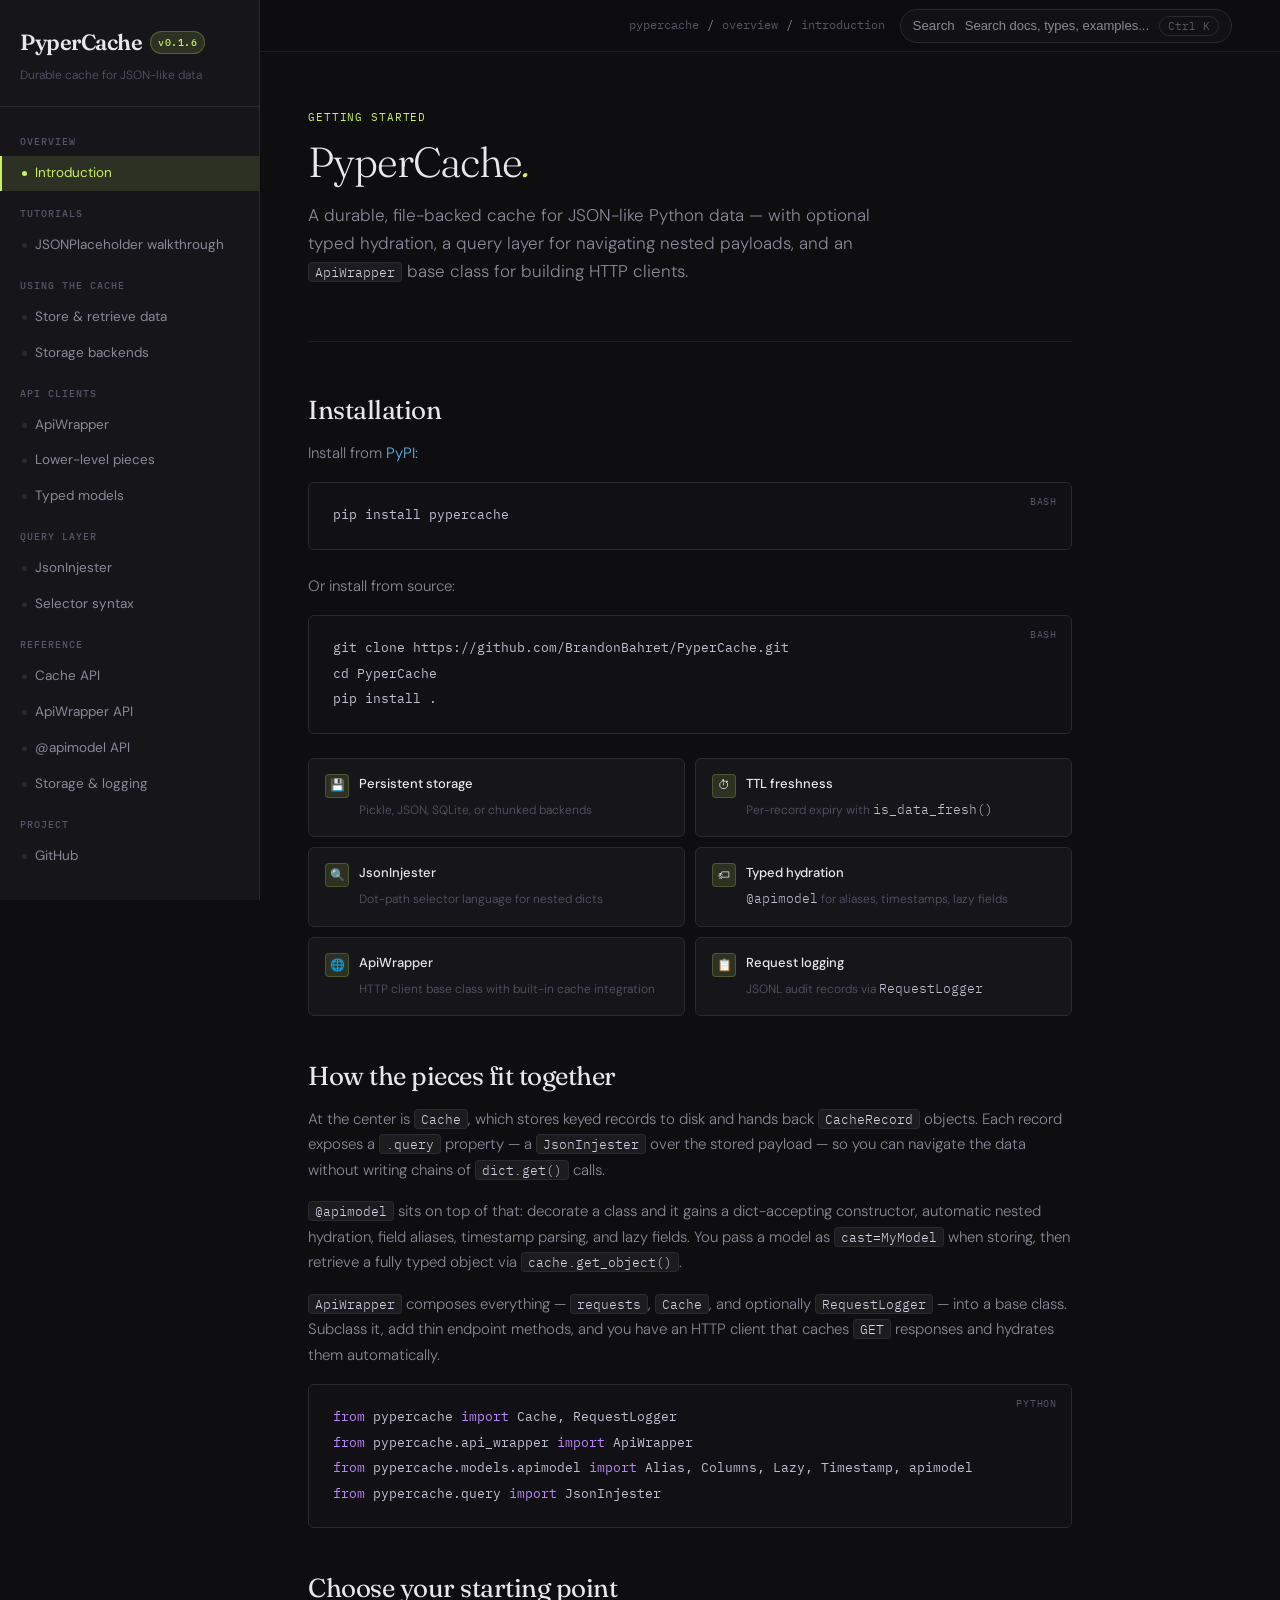
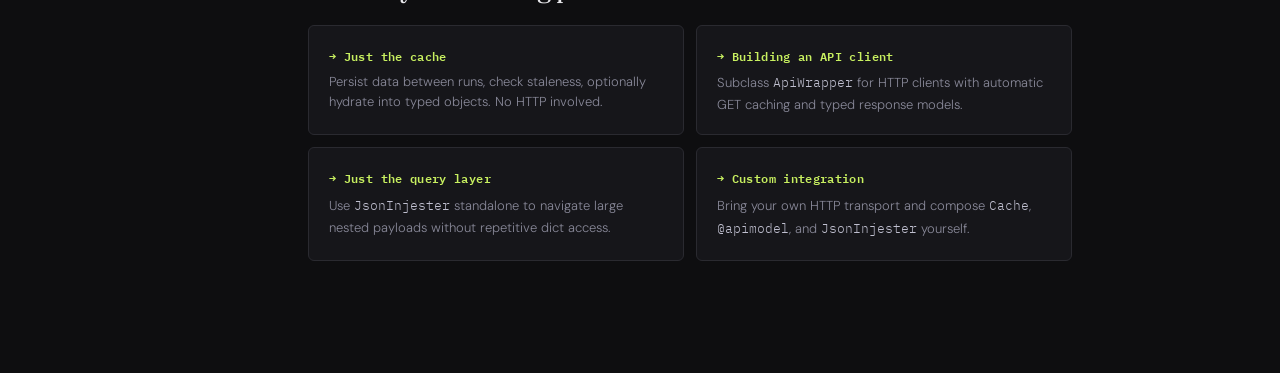
==== commit c8868b89: "updated readme; bumped version number;" ====
--- a/docs/docs-index.html
+++ b/docs/docs-index.html
@@ -1025,7 +1025,7 @@
     <div class="logo">
       <div class="logo-name">
         PyperCache
-        <span class="logo-pill">v0.1.5</span>
+        <span class="logo-pill">v0.1.6</span>
       </div>
       <div class="logo-tagline">Durable cache for JSON-like data</div>
     </div>
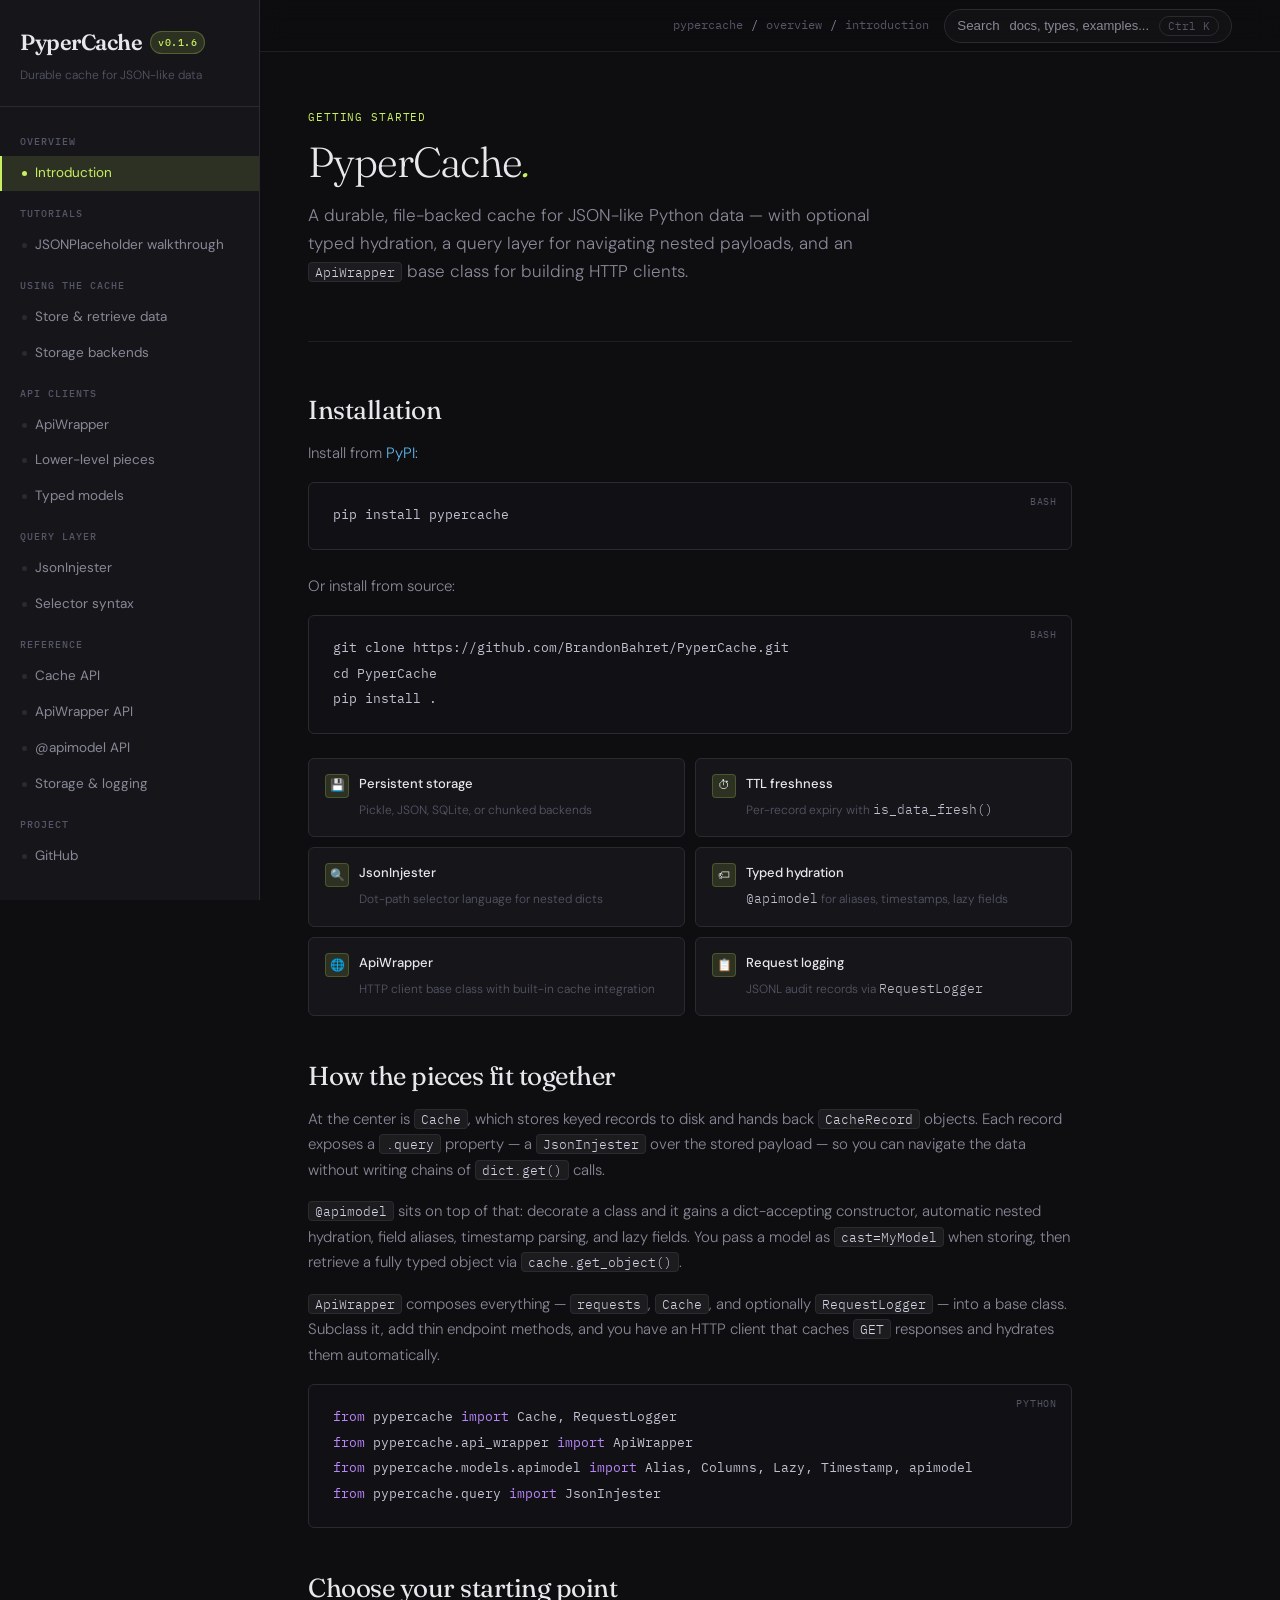
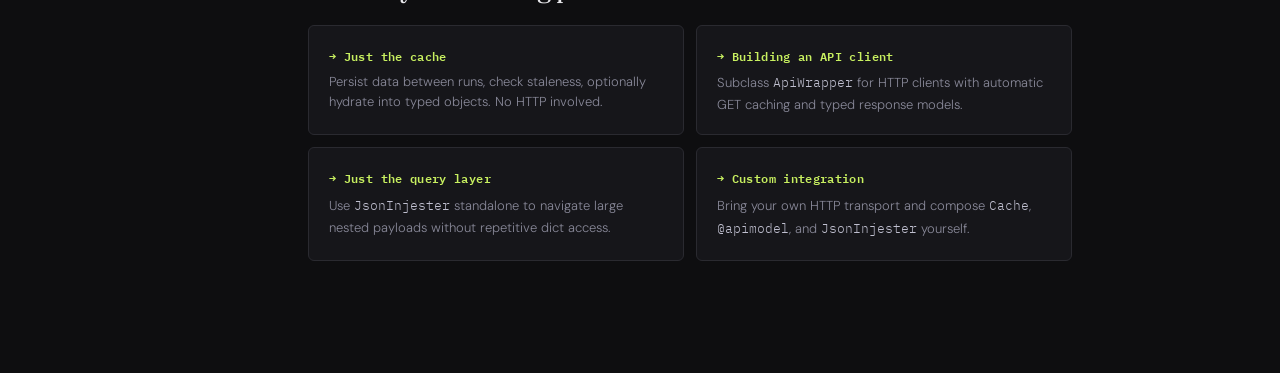
==== commit 2bea7688: "changed text on docs search bar;" ====
--- a/docs/docs-index.html
+++ b/docs/docs-index.html
@@ -1115,7 +1115,7 @@
       <div class="topbar-actions">
         <button class="search-trigger" type="button" onclick="openSearchModal()">
           <span aria-hidden="true">Search</span>
-          <span class="search-trigger-label">Search docs, types, examples...</span>
+          <span class="search-trigger-label">docs, types, examples...</span>
           <span class="search-trigger-kbd">Ctrl K</span>
         </button>
       </div>
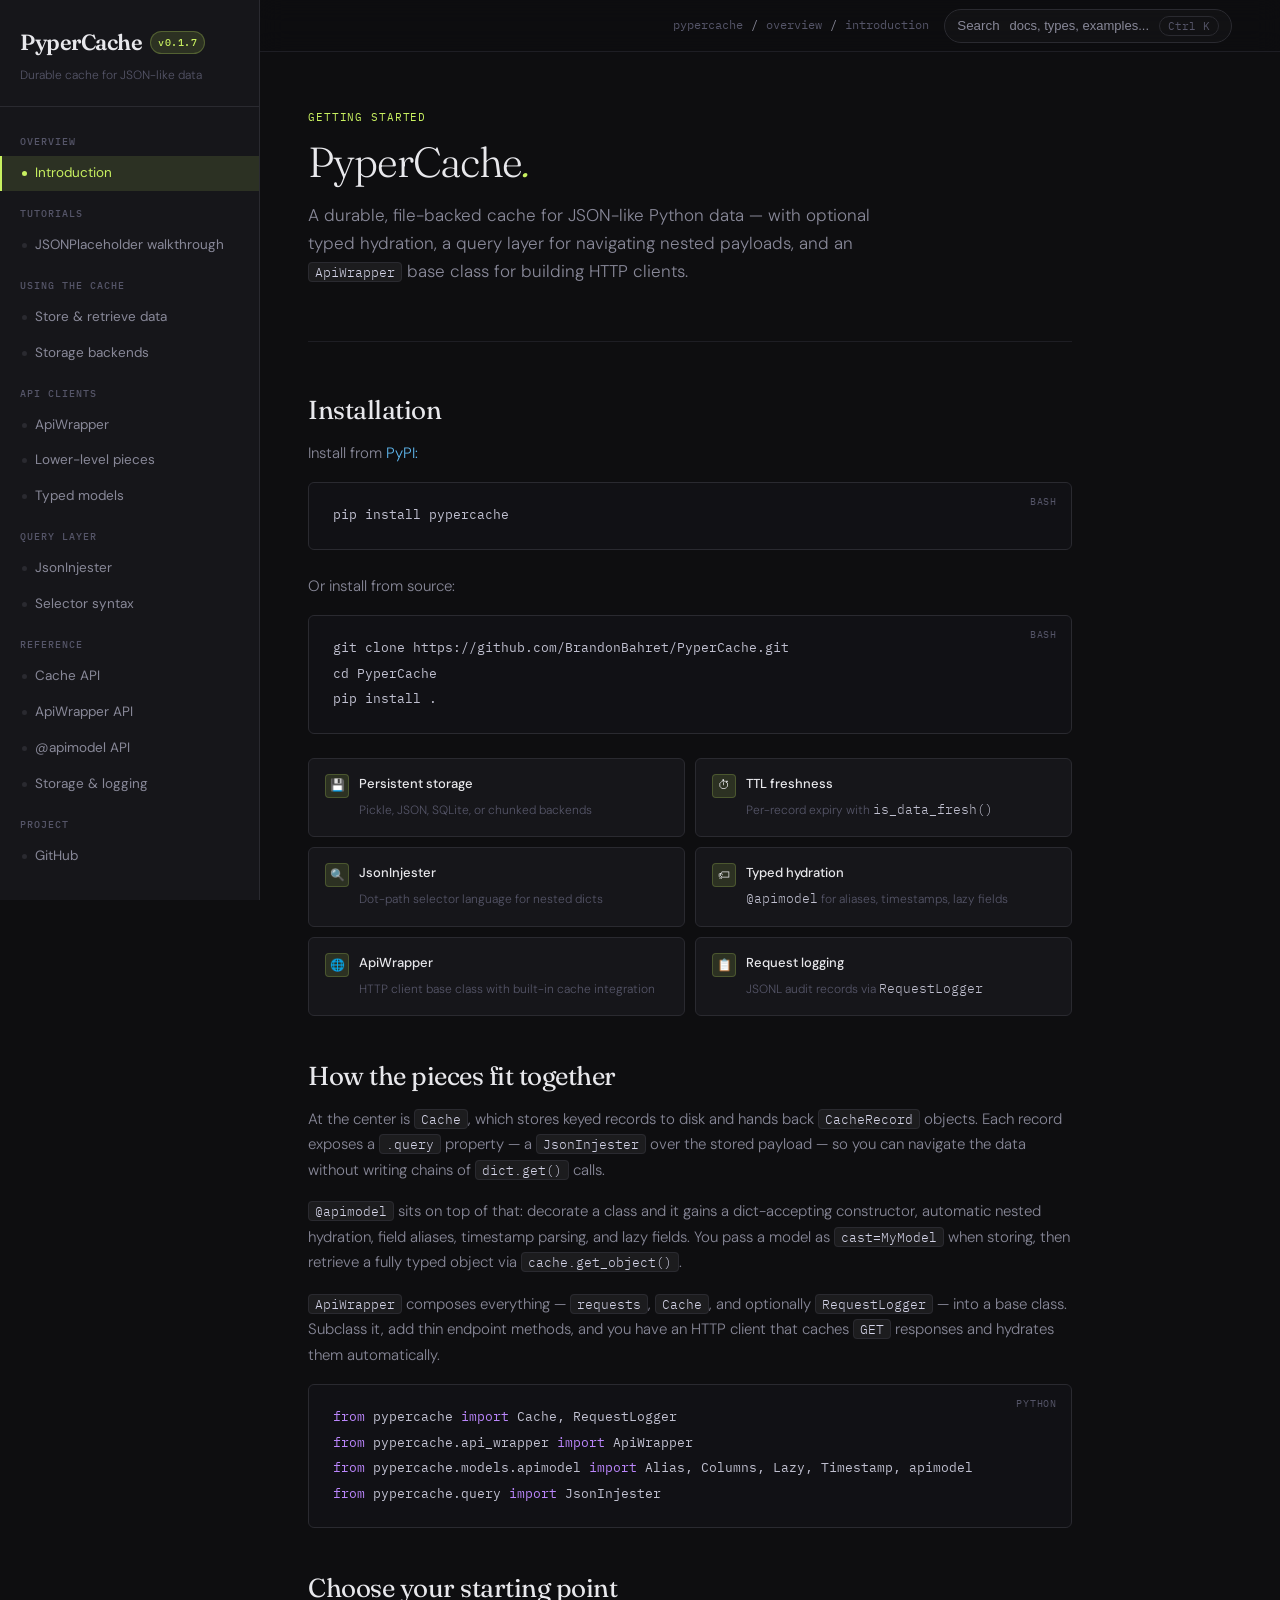
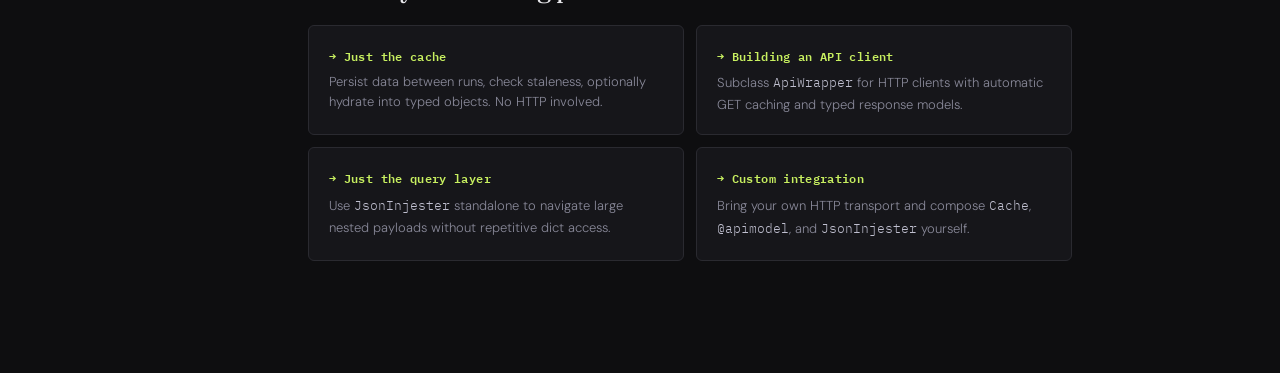
==== commit 365e2d40: "added agents skill create-apiwrapper that automates api wrapper creation; improved error reporting f" ====
--- a/docs/docs-index.html
+++ b/docs/docs-index.html
@@ -1025,7 +1025,7 @@
     <div class="logo">
       <div class="logo-name">
         PyperCache
-        <span class="logo-pill">v0.1.6</span>
+        <span class="logo-pill">v0.1.7</span>
       </div>
       <div class="logo-tagline">Durable cache for JSON-like data</div>
     </div>
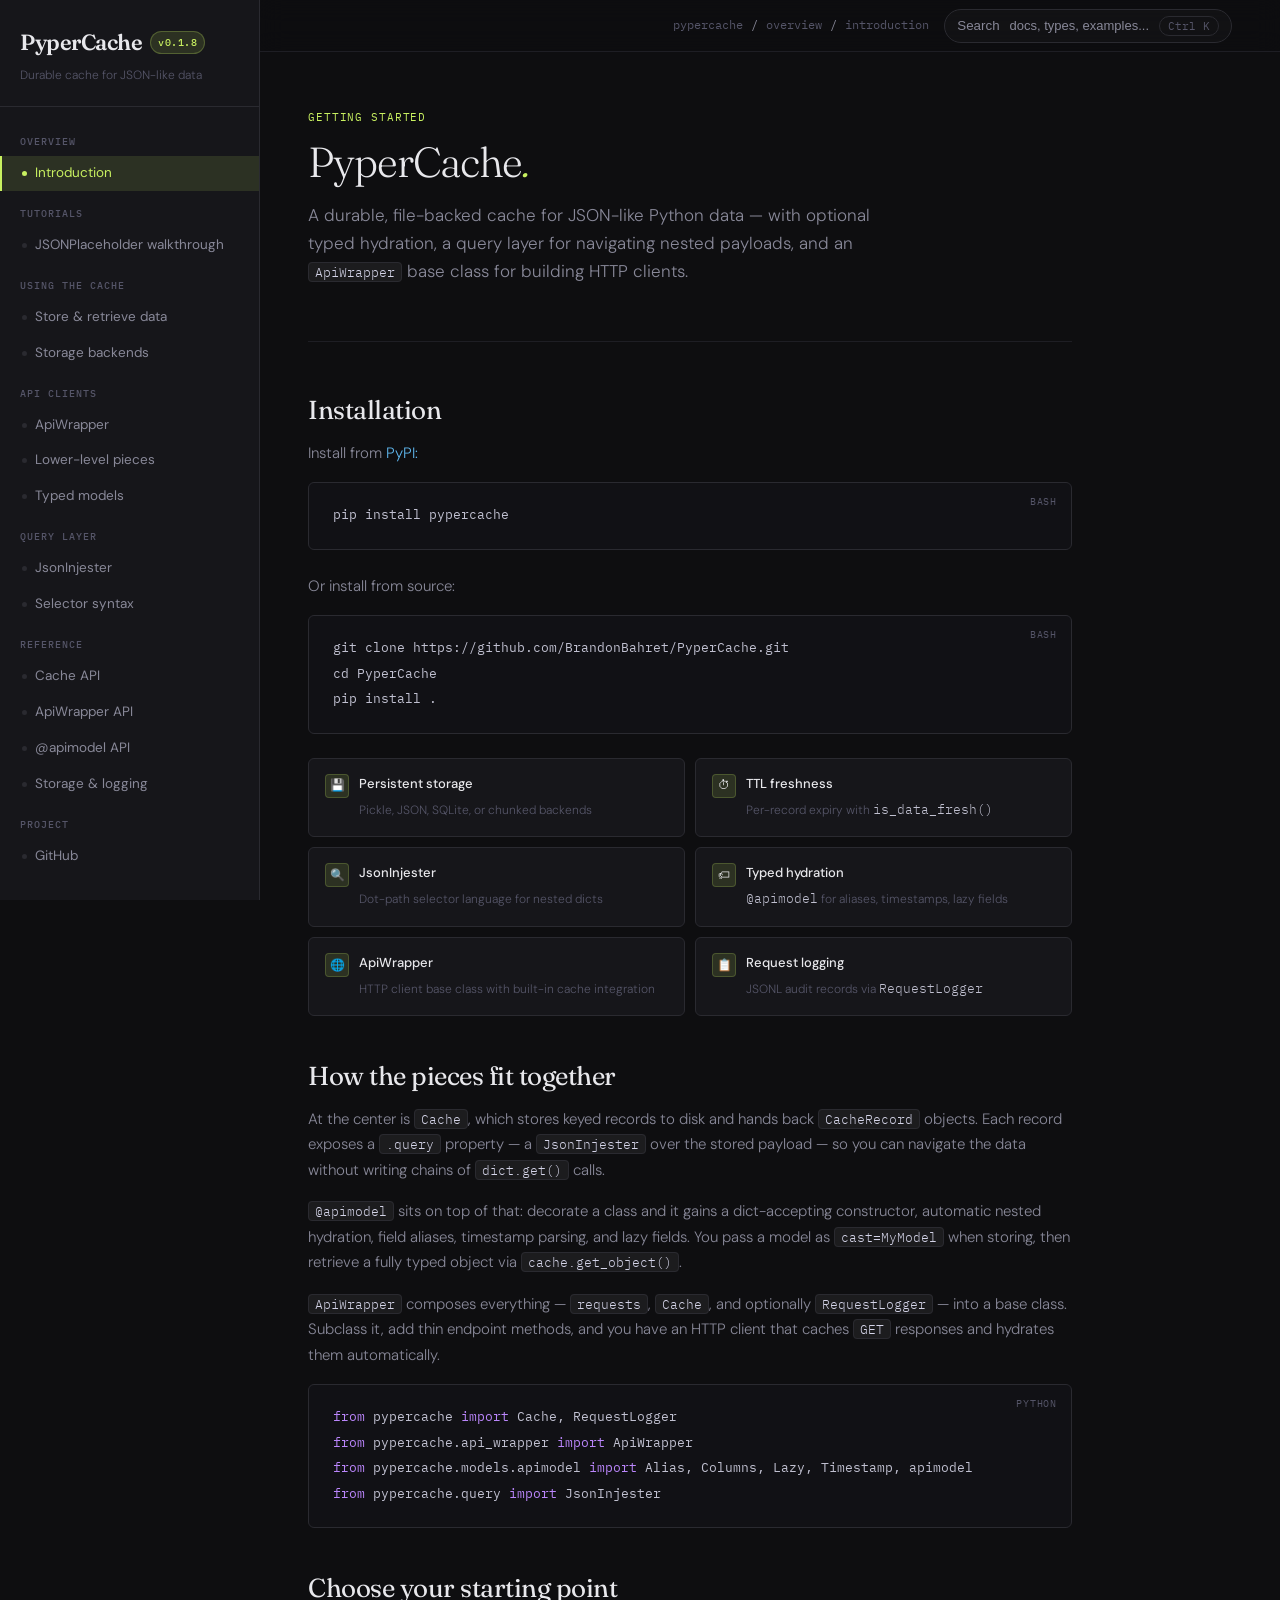
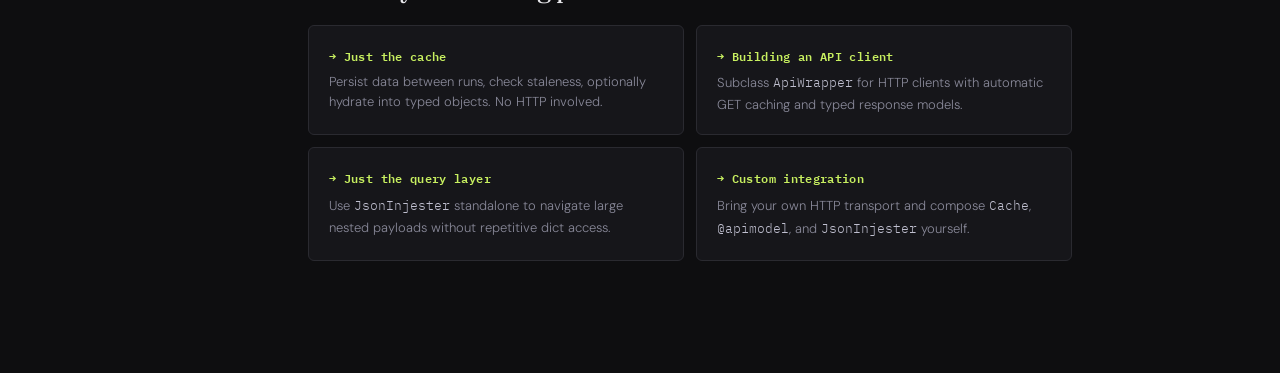
==== commit 337e00da: "fixed interface adherence of sqlite provider;" ====
--- a/docs/docs-index.html
+++ b/docs/docs-index.html
@@ -1025,7 +1025,7 @@
     <div class="logo">
       <div class="logo-name">
         PyperCache
-        <span class="logo-pill">v0.1.7</span>
+        <span class="logo-pill">v0.1.8</span>
       </div>
       <div class="logo-tagline">Durable cache for JSON-like data</div>
     </div>
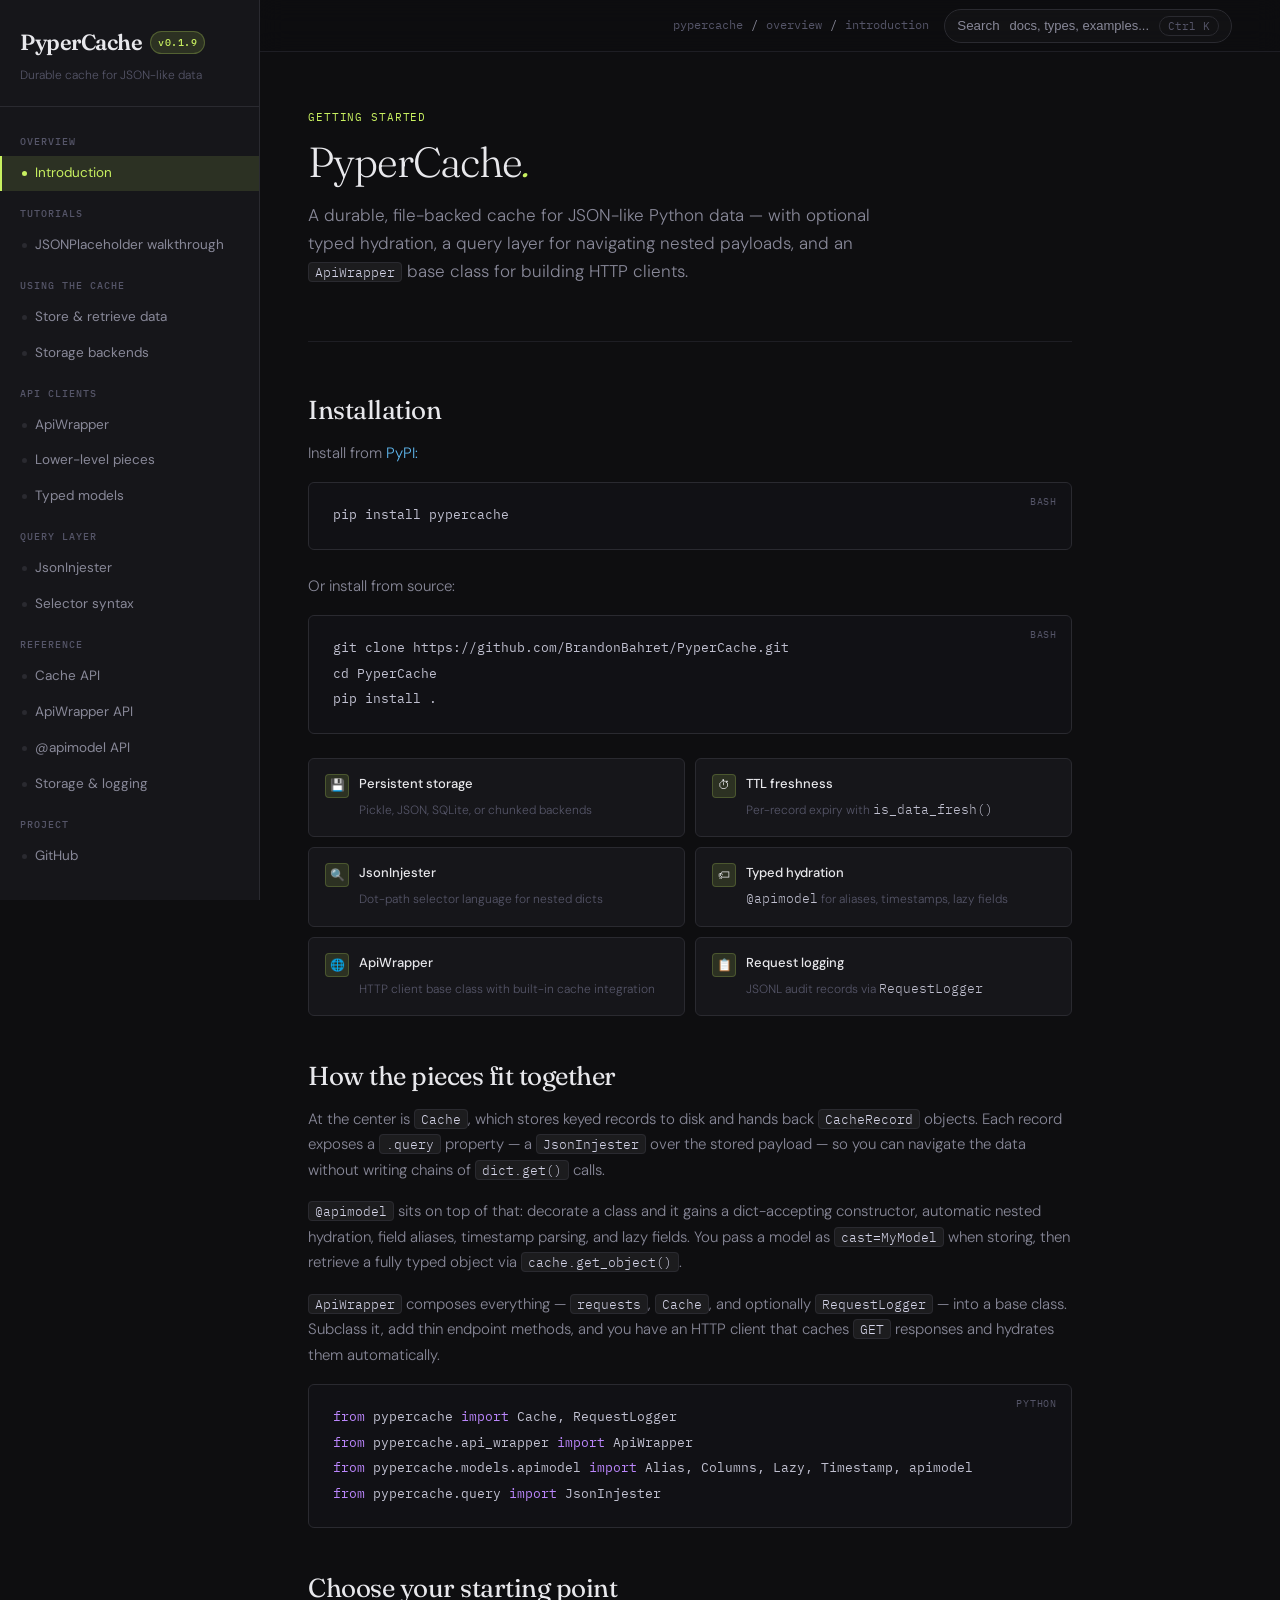
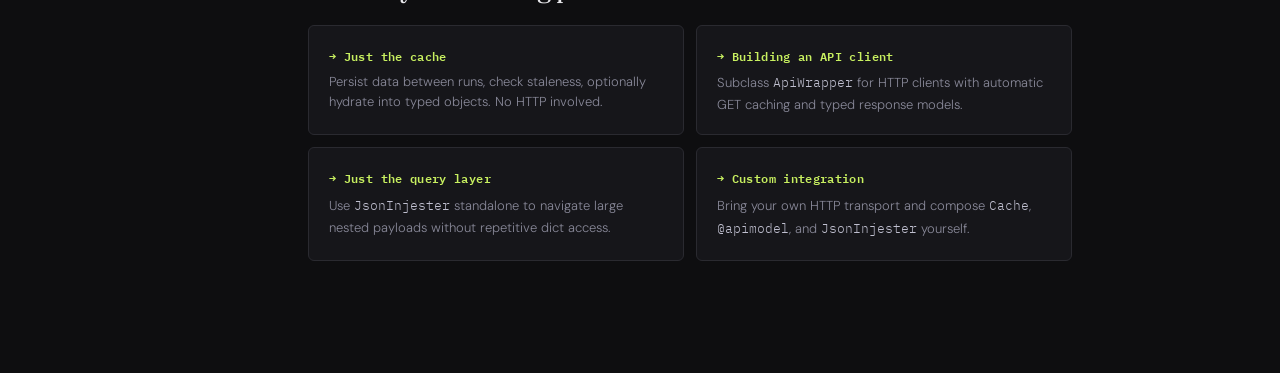
==== commit dc781563: "added Shallow() annotation helper to control when Lazy fields are hydrated during validation steps;" ====
--- a/docs/docs-index.html
+++ b/docs/docs-index.html
@@ -1025,7 +1025,7 @@
     <div class="logo">
       <div class="logo-name">
         PyperCache
-        <span class="logo-pill">v0.1.8</span>
+        <span class="logo-pill">v0.1.9</span>
       </div>
       <div class="logo-tagline">Durable cache for JSON-like data</div>
     </div>
@@ -1316,7 +1316,7 @@
 
         <h2>What to copy into your own project</h2>
         <p>If you are starting a real client, the practical pattern is straightforward: model the responses you care about, subclass <code>ApiWrapper</code>, make each endpoint method one call to <code>request()</code>, and let the cache cover repeatable <code>GET</code> traffic. Add custom headers in <code>get_session()</code> only when the API requires them.</p>
-        <p>When the process exits, call <code>client.close()</code>. That closes the wrapper's cache and flushes pending writes for backends such as SQLite when they are in use.</p>
+        <p>When the process exits, call <code>client.close()</code>. That closes the wrapper's cache cleanly. For SQLite-backed caches, it also flushes pending writes if manual flush mode was enabled.</p>
       </div>
 
       <div class="section" id="section-cache-basics">
@@ -1384,7 +1384,7 @@
 
 cache.<span class="fn">close</span>()</code></pre>
 
-        <div class="callout info"><strong>Tip:</strong> Always call <code>cache.close()</code> when using SQLite (<code>.db</code>) to flush pending writes. It's a no-op for other backends, so it's safe to call regardless.</div>
+        <div class="callout info"><strong>Tip:</strong> Always call <code>cache.close()</code> when using SQLite (<code>.db</code>). In the default mode writes are already flushed on <code>store()</code> and <code>update()</code>; in manual flush mode <code>close()</code> flushes pending writes. It's a no-op for other backends, so it's safe to call regardless.</div>
 
         <h2>Querying the payload inline</h2>
         <p>Every <code>CacheRecord</code> exposes a <code>JsonInjester</code> via <code>.query</code>, so you can navigate the stored data without a separate extraction step.</p>
@@ -1454,7 +1454,7 @@
         </table>
 
         <h2>SQLite specifics</h2>
-        <p>SQLite loads all rows into memory on open, tracks dirty keys in memory, and flushes in batches. A crash without a clean close can lose the last few seconds of writes. Prefer using it as a context manager:</p>
+        <p>SQLite loads all rows into memory on open and uses WAL mode. For <code>Cache</code>, <code>store()</code> and <code>update()</code> flush immediately by default. Manual flush mode is opt-in; when enabled, writes stay in memory until <code>flush()</code> or <code>close()</code> runs. Prefer using it as a context manager:</p>
 
         <pre data-lang="python"><code><span class="kw">from</span> pypercache.storage <span class="kw">import</span> SQLiteStorage
 
@@ -1962,7 +1962,7 @@
 
         <h4>close</h4>
         <div class="method">cache.<span class="mname">close</span>()</div>
-        <p>Closes the storage backend. Required for SQLite to flush pending writes; no-op for other backends.</p>
+        <p>Closes the storage backend. This matters most for SQLite: it always closes the connection cleanly and flushes pending writes when manual flush mode is enabled. It is a no-op for other backends.</p>
 
         <h4>Cache.cached</h4>
         <div class="method"><span class="dc">@Cache.cached</span></div>
@@ -2174,7 +2174,7 @@
           &nbsp;&nbsp;<span class="mparam">dirty_threshold=50,</span><br>
           )
         </div>
-        <p>Loads all rows into memory on open. Tracks dirty keys and flushes in batches. Uses WAL mode. Supports <code>flush()</code>, <code>close()</code>, and context manager usage.</p>
+        <p>Loads all rows into memory on open. Uses WAL mode. Flushes <code>store()</code> and <code>update()</code> writes immediately by default. Supports <code>flush()</code>, <code>close()</code>, <code>enable_manual_flush_mode()</code>, <code>disable_manual_flush_mode()</code>, and context manager usage. Manual flush mode is opt-in; when enabled, writes stay buffered until <code>flush()</code> or <code>close()</code>.</p>
 
         <hr>
 
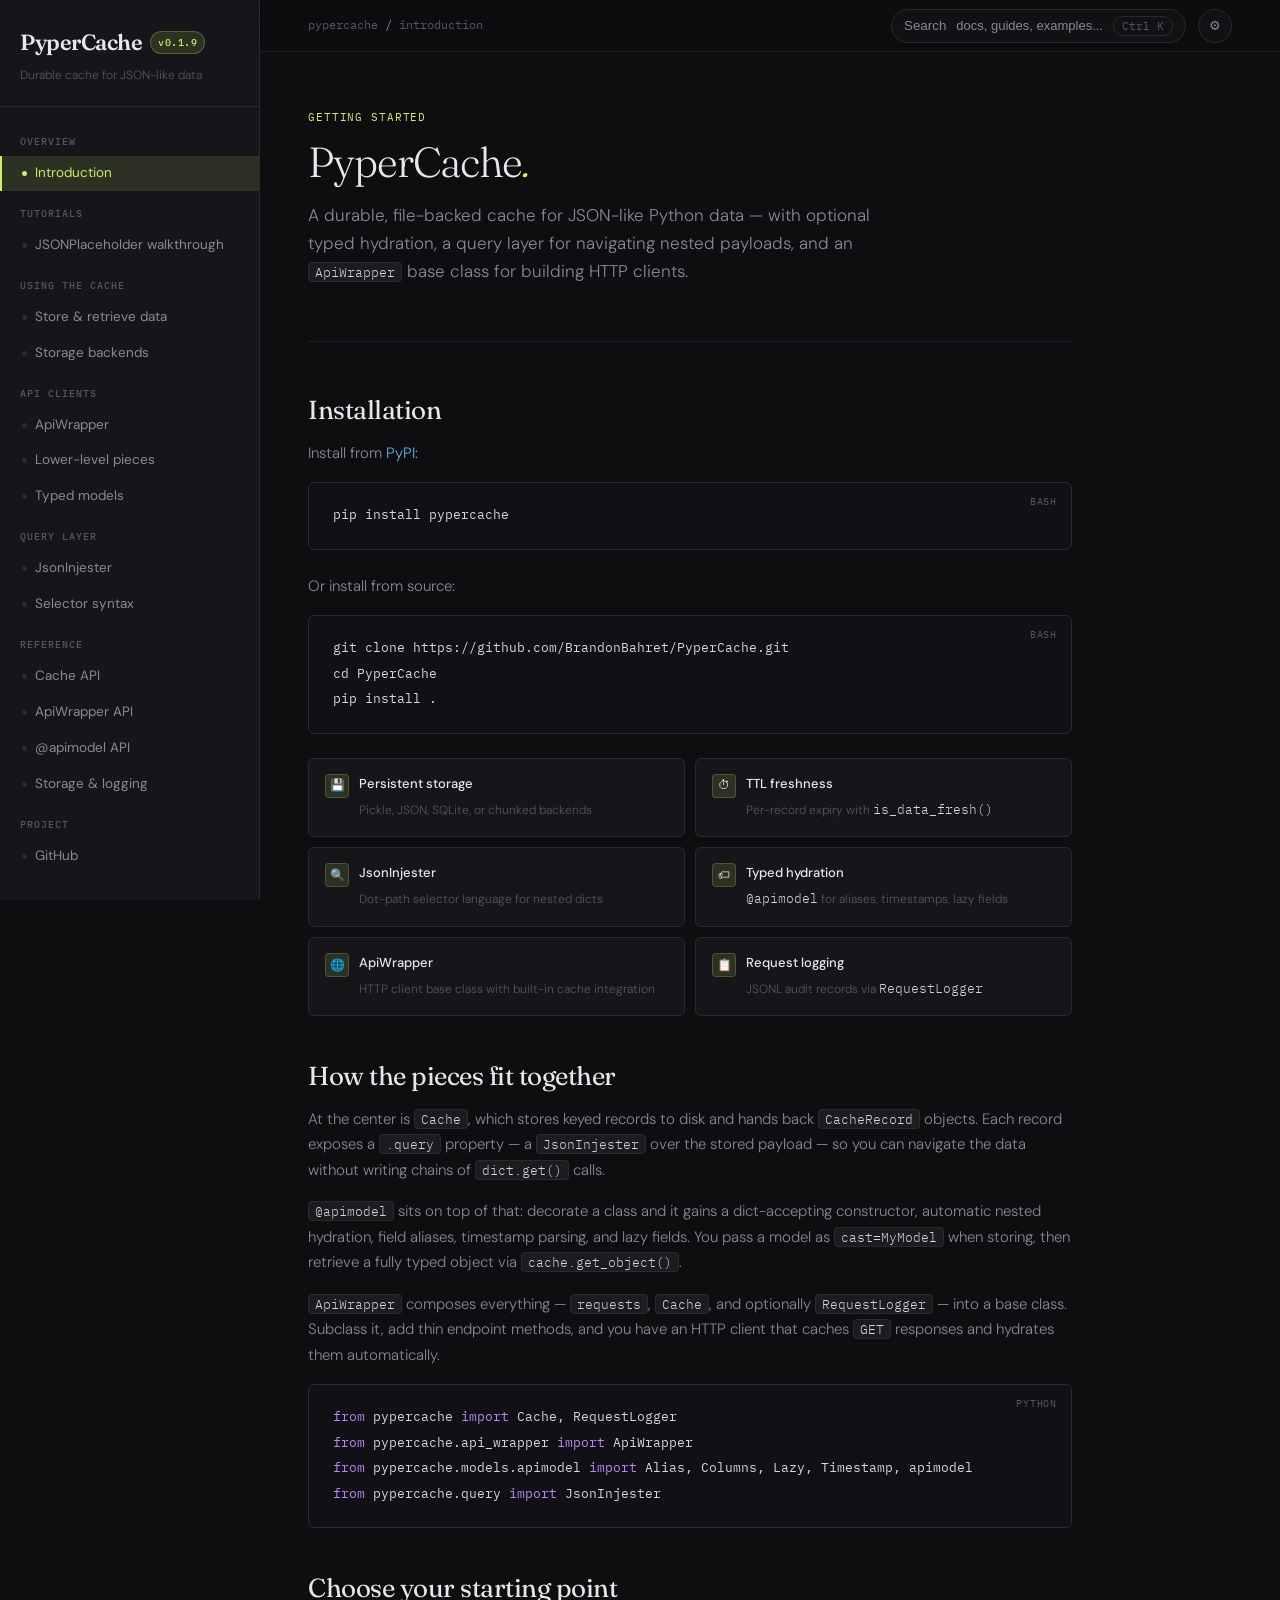
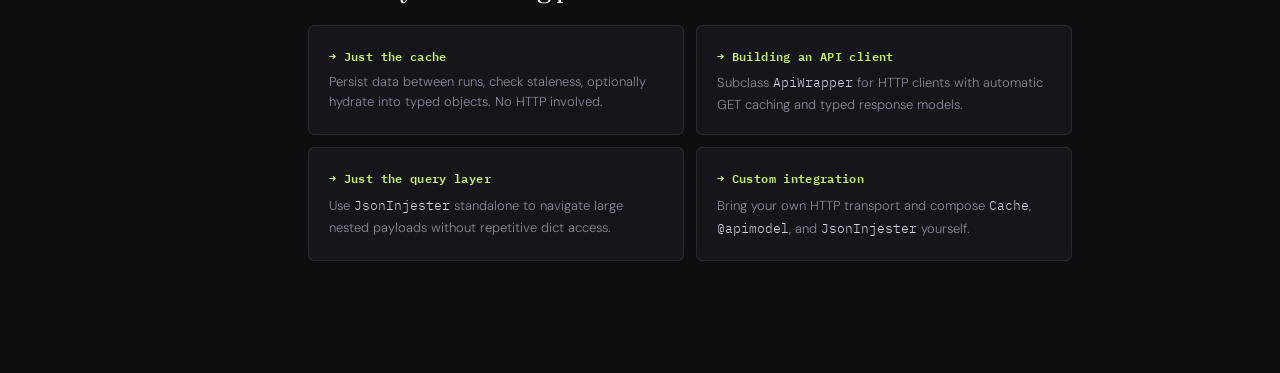
==== commit 6449563d: "updating documentation;" ====
--- a/docs/docs-index.html
+++ b/docs/docs-index.html
@@ -1,5 +1,5 @@
 <!DOCTYPE html>
-<html lang="en">
+<html lang="en" data-color-scheme="dark">
 <head>
 <meta charset="UTF-8">
 <meta name="viewport" content="width=device-width, initial-scale=1.0">
@@ -7,47 +7,212 @@
 <link rel="preconnect" href="https://fonts.googleapis.com">
 <link href="https://fonts.googleapis.com/css2?family=IBM+Plex+Mono:ital,wght@0,400;0,500;0,600;1,400&family=Fraunces:ital,opsz,wght@0,9..144,300;0,9..144,400;0,9..144,600;1,9..144,300&family=DM+Sans:wght@300;400;500&display=swap" rel="stylesheet">
 
-<title>PyperCache — Docs</title>
+<title>PyperCache &mdash; Docs</title>
+<script>
+  (function () {
+    var defaultScheme = "dark";
+    var resolvedScheme = defaultScheme === "light" ? "light" : "dark";
+
+    try {
+      var storage = window.localStorage;
+      var raw = storage && storage.getItem("atlas-docs-settings");
+      if (raw) {
+        var parsed = JSON.parse(raw);
+        if (parsed && parsed.colorScheme === "light") {
+          resolvedScheme = "light";
+        } else if (parsed && parsed.colorScheme === "dark") {
+          resolvedScheme = "dark";
+        }
+      }
+    } catch (_error) {
+      // Ignore storage failures and keep the theme default for first paint.
+    }
+
+    document.documentElement.dataset.colorScheme = resolvedScheme;
+    document.documentElement.style.colorScheme = resolvedScheme;
+  })();
+</script>
 <style>
+  :root, html[data-color-scheme="dark"] {
+  --bg: #0e0e10;
+  --surface: #16161a;
+  --border: #2a2a30;
+  --border-subtle: #1e1e24;
+  --text: #e8e8ec;
+  --text-dim: #888898;
+  --text-dimmer: #555568;
+  --accent: #c8f060;
+  --accent-dim: #a8cc45;
+  --accent-glow: rgba(200,240,96,0.12);
+  --accent2: #60b8f0;
+  --accent2-dim: rgba(96,184,240,0.15);
+  --red: #f06060;
+  --sidebar-w: 260px;
+  --code-bg: #111115;
+  --radius: 6px;
+  --hover-tint: rgba(255,255,255,0.03);
+  --overlay-bg: rgba(5,7,10,0.7);
+  --topbar-bg: color-mix(in srgb, var(--bg) 85%, transparent);
+  --panel-bg: #111317;
+  --panel-border: rgba(255,255,255,0.08);
+  --panel-shadow: 0 24px 80px rgba(0,0,0,0.45);
+  --input-bg: rgba(255,255,255,0.03);
+  --inline-code-bg: rgba(255,255,255,0.06);
+  --inline-code-text: #d4d4e8;
+  --button-bg: rgba(255,255,255,0.02);
+  --copy-button-bg: rgba(17,17,21,0.92);
+  --search-answer-border: rgba(96,184,240,0.2);
+  --search-answer-bg: rgba(96,184,240,0.08);
+  --search-answer-link-border: rgba(96,184,240,0.15);
+  --search-answer-link-hover-border: rgba(96,184,240,0.28);
+  --result-bg: rgba(255,255,255,0.02);
+  --result-hover-border: rgba(200,240,96,0.28);
+  --result-hover-bg: rgba(200,240,96,0.06);
+  --search-target-bg: rgba(200,240,96,0.08);
+  --search-target-ring: rgba(200,240,96,0.42);
+  --search-target-shadow: rgba(200,240,96,0.2);
+  --syntax-keyword: #bb86fc;
+  --syntax-function: #82b4ff;
+  --syntax-string: #a8e6a3;
+  --syntax-number: #ffb347;
+  --syntax-decorator: #f0a0a0;
+  --method-name: #82b4ff;
+  --inline-ref-bg: rgba(96,184,240,0.12);
+  --inline-ref-border: rgba(96,184,240,0.2);
+  --inline-ref-shadow: rgba(96,184,240,0.18);
+  --inline-ref-hover-bg: rgba(96,184,240,0.16);
+  --inline-ref-hover-border: rgba(96,184,240,0.28);
+  --inline-ref-hover-shadow: rgba(96,184,240,0.28);
+  --font-display: "Fraunces", serif;
+  --font-body: "DM Sans", sans-serif;
+  --font-mono: "IBM Plex Mono", monospace;
+}
+
+html[data-color-scheme="light"] {
+  --bg: #f4efe4;
+  --surface: #fbf7ef;
+  --border: #d4c6b3;
+  --border-subtle: #e4d9ca;
+  --text: #1d1711;
+  --text-dim: #43372d;
+  --text-dimmer: #746658;
+  --accent: hsl(77, 42%, 41%);
+  --accent-dim: #627d13;
+  --accent-glow: rgba(125,159,32,0.14);
+  --accent2: #1f6eaf;
+  --accent2-dim: rgba(31,110,175,0.12);
+  --red: #ba4b43;
+  --sidebar-w: 260px;
+  --code-bg: #ede4d4;
+  --radius: 6px;
+  --hover-tint: rgba(29,23,17,0.06);
+  --overlay-bg: rgba(76,60,42,0.24);
+  --topbar-bg: color-mix(in srgb, var(--bg) 92%, rgba(255,255,255,0.58));
+  --panel-bg: #fcf7ee;
+  --panel-border: rgba(29,23,17,0.12);
+  --panel-shadow: 0 24px 80px rgba(68,51,34,0.2);
+  --input-bg: rgba(29,23,17,0.045);
+  --inline-code-bg: rgba(29,23,17,0.075);
+  --inline-code-text: #3f3023;
+  --button-bg: rgba(29,23,17,0.04);
+  --copy-button-bg: rgba(252,247,238,0.96);
+  --search-answer-border: rgba(31,110,175,0.28);
+  --search-answer-bg: rgba(31,110,175,0.09);
+  --search-answer-link-border: rgba(31,110,175,0.18);
+  --search-answer-link-hover-border: rgba(31,110,175,0.3);
+  --result-bg: rgba(29,23,17,0.035);
+  --result-hover-border: rgba(125,159,32,0.34);
+  --result-hover-bg: rgba(125,159,32,0.1);
+  --search-target-bg: rgba(125,159,32,0.1);
+  --search-target-ring: rgba(125,159,32,0.42);
+  --search-target-shadow: rgba(125,159,32,0.18);
+  --syntax-keyword: #7c3aed;
+  --syntax-function: #005cc5;
+  --syntax-string: #0f7a43;
+  --syntax-number: #c24e00;
+  --syntax-decorator: #cc2f5a;
+  --method-name: #005cc5;
+  --inline-ref-bg: rgba(31,110,175,0.14);
+  --inline-ref-border: rgba(31,110,175,0.24);
+  --inline-ref-shadow: rgba(31,110,175,0.14);
+  --inline-ref-hover-bg: rgba(31,110,175,0.18);
+  --inline-ref-hover-border: rgba(31,110,175,0.32);
+  --inline-ref-hover-shadow: rgba(31,110,175,0.2);
+  --font-display: "Fraunces", serif;
+  --font-body: "DM Sans", sans-serif;
+  --font-mono: "IBM Plex Mono", monospace;
+}
+
+@layer reset, base, layout, components, code;
+
+@layer reset {
   *, *::before, *::after { box-sizing: border-box; margin: 0; padding: 0; }
-
-  :root {
-    --bg: #0e0e10;
-    --surface: #16161a;
-    --border: #2a2a30;
-    --border-subtle: #1e1e24;
-    --text: #e8e8ec;
-    --text-dim: #888898;
-    --text-dimmer: #555568;
-    --accent: #c8f060;
-    --accent-dim: #a8cc45;
-    --accent-glow: rgba(200,240,96,0.12);
-    --accent2: #60b8f0;
-    --accent2-dim: rgba(96,184,240,0.15);
-    --red: #f06060;
-    --sidebar-w: 260px;
-    --code-bg: #111115;
-    --radius: 6px;
-  }
-
+}
+
+@layer base {
   html { scroll-behavior: smooth; }
-
+  html[data-prefers-motion="false"] { scroll-behavior: auto; }
+  html[data-color-scheme="dark"] { color-scheme: dark; }
+  html[data-color-scheme="light"] { color-scheme: light; }
   body {
-    font-family: 'DM Sans', sans-serif;
+    font-family: var(--font-body);
     background: var(--bg);
     color: var(--text);
     font-size: 15px;
     line-height: 1.7;
     min-height: 100vh;
   }
-
-  /* ── LAYOUT ── */
-  .shell {
-    display: flex;
-    min-height: 100vh;
-  }
-
-  /* ── SIDEBAR ── */
+  body[data-prefers-motion="false"] *,
+  body[data-prefers-motion="false"] *::before,
+  body[data-prefers-motion="false"] *::after {
+    animation-duration: 0.01ms !important;
+    animation-iteration-count: 1 !important;
+    transition-duration: 0.01ms !important;
+    scroll-behavior: auto !important;
+  }
+  a { color: var(--accent2); text-decoration: none; }
+  a:hover { text-decoration: underline; }
+  p { color: var(--text-dim); margin-bottom: 16px; font-weight: 300; }
+  p strong { color: var(--text); font-weight: 500; }
+  h2 {
+    font-family: var(--font-display);
+    font-size: 26px;
+    font-weight: 400;
+    letter-spacing: -0.5px;
+    color: var(--text);
+    margin: 44px 0 14px;
+    line-height: 1.25;
+  }
+  h2:first-child { margin-top: 0; }
+  h3 {
+    font-family: var(--font-mono);
+    font-size: 13px;
+    font-weight: 500;
+    color: var(--accent2);
+    letter-spacing: 0.03em;
+    margin: 32px 0 10px;
+    text-transform: uppercase;
+  }
+  h4 {
+    font-size: 15px;
+    font-weight: 500;
+    color: var(--text);
+    margin: 20px 0 8px;
+  }
+  ul, ol { padding-left: 20px; margin: 10px 0 18px; color: var(--text-dim); font-weight: 300; }
+  li { margin-bottom: 5px; }
+  td strong { color: var(--text); font-weight: 500; }
+  tr:last-child td { border-bottom: none; }
+  hr {
+    border: none;
+    border-top: 1px solid var(--border-subtle);
+    margin: 36px 0;
+  }
+}
+
+
+@layer layout {
+  .shell { display: flex; min-height: 100vh; }
   .sidebar {
     width: var(--sidebar-w);
     flex-shrink: 0;
@@ -60,19 +225,12 @@
     display: flex;
     flex-direction: column;
   }
-
   .sidebar::-webkit-scrollbar { width: 4px; }
   .sidebar::-webkit-scrollbar-track { background: transparent; }
   .sidebar::-webkit-scrollbar-thumb { background: var(--border); border-radius: 4px; }
-
-  .logo {
-    padding: 24px 20px 20px;
-    border-bottom: 1px solid var(--border);
-    flex-shrink: 0;
-  }
-
+  .logo { padding: 24px 20px 20px; border-bottom: 1px solid var(--border); flex-shrink: 0; }
   .logo-name {
-    font-family: 'Fraunces', serif;
+    font-family: var(--font-display);
     font-size: 22px;
     font-weight: 600;
     letter-spacing: -0.5px;
@@ -81,35 +239,24 @@
     align-items: center;
     gap: 8px;
   }
-
   .logo-pill {
-    font-family: 'IBM Plex Mono', monospace;
+    font-family: var(--font-mono);
     font-size: 10px;
     font-weight: 500;
     background: var(--accent-glow);
     color: var(--accent);
-    border: 1px solid rgba(200,240,96,0.25);
+    border: 1px solid color-mix(in srgb, var(--accent) 25%, transparent);
     padding: 2px 7px;
     border-radius: 20px;
     letter-spacing: 0.05em;
   }
-
-  .logo-tagline {
-    font-size: 12px;
-    color: var(--text-dimmer);
-    margin-top: 4px;
-    font-weight: 300;
-  }
-
-  nav {
-    padding: 16px 0 24px;
-    flex: 1;
-  }
-
-  .nav-group {
-    margin-bottom: 4px;
-  }
-
+  .logo-tagline { font-size: 12px; color: var(--text-dimmer); margin-top: 4px; font-weight: 300; }
+  nav { padding: 16px 0 24px; flex: 1; }
+  .sidebar-footer {
+    padding: 0 0 20px;
+    border-top: 1px solid var(--border);
+  }
+  .nav-group { margin-bottom: 4px; }
   .nav-group-label {
     font-size: 10px;
     font-weight: 500;
@@ -117,9 +264,8 @@
     text-transform: uppercase;
     color: var(--text-dimmer);
     padding: 10px 20px 6px;
-    font-family: 'IBM Plex Mono', monospace;
-  }
-
+    font-family: var(--font-mono);
+  }
   .nav-link {
     display: flex;
     align-items: center;
@@ -134,148 +280,100 @@
     margin: 0 0 1px;
     cursor: pointer;
   }
-
-  .nav-link:hover {
-    color: var(--text);
-    background: rgba(255,255,255,0.03);
-  }
-
-  .nav-link.active {
-    color: var(--accent);
-    border-left-color: var(--accent);
-    background: var(--accent-glow);
-  }
-
+  .nav-link:hover { color: var(--text); background: var(--hover-tint); text-decoration: none; }
+  .nav-link.active { color: var(--accent); border-left-color: var(--accent); background: var(--accent-glow); }
+  .nav-link-external {
+    border-left-color: transparent;
+  }
   .nav-link .dot {
-    width: 5px;
-    height: 5px;
-    border-radius: 50%;
-    background: var(--border);
-    flex-shrink: 0;
-    transition: background 0.15s;
-  }
-
+    width: 5px; height: 5px; border-radius: 50%; background: var(--border); flex-shrink: 0; transition: background 0.15s;
+  }
   .nav-link.active .dot { background: var(--accent); }
-
-  /* ── MAIN ── */
-  .main {
-    flex: 1;
-    min-width: 0;
-    display: flex;
-    flex-direction: column;
-  }
-
+  .main { flex: 1; min-width: 0; display: flex; flex-direction: column; }
+  .sidebar-scrim {
+    position: fixed;
+    inset: 0;
+    border: 0;
+    padding: 0;
+    margin: 0;
+    background: var(--overlay-bg);
+    backdrop-filter: blur(2px);
+    opacity: 0;
+    pointer-events: none;
+    transition: opacity 0.25s ease, backdrop-filter 0.25s ease;
+    z-index: 90;
+  }
   .topbar {
     position: sticky;
     top: 0;
     z-index: 10;
-    background: rgba(14,14,16,0.85);
+    background: var(--topbar-bg);
     backdrop-filter: blur(12px);
     border-bottom: 1px solid var(--border-subtle);
     padding: 0 48px;
     height: 52px;
     display: flex;
     align-items: center;
-    justify-content: flex-end;
+    justify-content: space-between;
     flex-shrink: 0;
     gap: 15px;
   }
-
-  .breadcrumb {
-    font-family: 'IBM Plex Mono', monospace;
-    font-size: 12px;
-    color: var(--text-dimmer);
-    display: flex;
-    align-items: center;
-    gap: 8px;
-  }
-
-  .breadcrumb span { color: var(--text-dim); }
-
-  .topbar-actions {
-    display: flex;
-    gap: 12px;
-    align-items: center;
-  }
-
   .topbar-left {
     display: flex;
     align-items: center;
     gap: 14px;
     min-width: 0;
-  }
-
-  .badge {
-    font-family: 'IBM Plex Mono', monospace;
-    font-size: 11px;
-    padding: 3px 10px;
-    border-radius: 20px;
-    border: 1px solid var(--border);
+    flex: 1 1 auto;
+    position: relative;
+    z-index: 0;
+  }
+  .breadcrumb {
+    font-family: var(--font-mono);
+    font-size: 12px;
     color: var(--text-dimmer);
-  }
-
-  .search-trigger {
-    display: inline-flex;
+    display: block;
+    flex: 1 1 auto;
+    min-width: 0;
+    overflow: hidden;
+    text-overflow: ellipsis;
+    white-space: nowrap;
+    position: relative;
+    z-index: 0;
+  }
+  .breadcrumb span { color: var(--text-dim); }
+  .topbar-actions {
+    display: flex;
+    gap: 12px;
     align-items: center;
-    gap: 10px;
-    height: 34px;
-    min-width: 240px;
-    padding: 0 12px;
-    border: 1px solid var(--border);
-    border-radius: 999px;
-    background: rgba(255,255,255,0.02);
-    color: var(--text-dim);
-    cursor: pointer;
-    transition: border-color 0.15s, background 0.15s, color 0.15s;
-  }
-
-  .search-trigger:hover {
-    border-color: rgba(200,240,96,0.35);
-    background: rgba(200,240,96,0.06);
-    color: var(--text);
-  }
-
-  .search-trigger-label {
-    font-size: 13px;
-    font-weight: 300;
-    flex: 1;
-    text-align: left;
-  }
-
-  .search-trigger-kbd {
-    font-family: 'IBM Plex Mono', monospace;
-    font-size: 11px;
-    border: 1px solid var(--border);
-    border-radius: 999px;
-    padding: 2px 8px;
-    color: var(--text-dimmer);
-  }
-
-  /* ── CONTENT ── */
+    flex-shrink: 0;
+    position: relative;
+    z-index: 1;
+  }
   .content-outer {
     flex: 1;
     padding: 56px 48px 80px;
-    max-width: 860px;
-  }
-
-  /* Page hero */
-  .page-hero {
-    margin-bottom: 52px;
-    padding-bottom: 40px;
-    border-bottom: 1px solid var(--border-subtle);
-  }
-
+    max-width: min(var(--atlas-line-width, 860px), calc(100vw - var(--sidebar-w)));
+  }
+  body[data-readable-line-length="true"] .content-outer {
+    margin-inline: auto;
+  }
+  .section { display: none; }
+  .section.active { display: block; animation: fadeIn 0.2s ease; }
+  @keyframes fadeIn {
+    from { opacity: 0; transform: translateY(6px); }
+    to { opacity: 1; transform: translateY(0); }
+  }
+  .page-hero { margin-bottom: 52px; padding-bottom: 40px; border-bottom: 1px solid var(--border-subtle); }
   .page-tag {
-    font-family: 'IBM Plex Mono', monospace;
+    font-family: var(--font-mono);
     font-size: 11px;
     color: var(--accent);
     letter-spacing: 0.08em;
     text-transform: uppercase;
     margin-bottom: 12px;
   }
-
   .page-title {
-    font-family: 'Fraunces', serif;
+    font-family: var(--font-display);
     font-size: 42px;
     font-weight: 300;
     letter-spacing: -1px;
@@ -283,222 +381,99 @@
     line-height: 1.1;
     margin-bottom: 16px;
   }
-
-  .page-title em {
-    font-style: italic;
-    color: var(--accent);
-  }
-
-  .page-lead {
-    font-size: 17px;
+  .page-title em { font-style: italic; color: var(--accent); }
+  .page-lead { font-size: 17px; color: var(--text-dim); line-height: 1.65; font-weight: 300; max-width: 600px; }
+  .menu-toggle {
+    display: none;
+    background: none;
+    border: 1px solid var(--border);
     color: var(--text-dim);
-    line-height: 1.65;
-    font-weight: 300;
-    max-width: 600px;
-  }
-
-  /* Sections */
-  .section {
-    display: none;
-  }
-  .section.active {
-    display: block;
-    animation: fadeIn 0.2s ease;
-  }
-
-  @keyframes fadeIn {
-    from { opacity: 0; transform: translateY(6px); }
-    to { opacity: 1; transform: translateY(0); }
-  }
-
-  /* Content elements */
-  h2 {
-    font-family: 'Fraunces', serif;
-    font-size: 26px;
-    font-weight: 400;
-    letter-spacing: -0.5px;
-    color: var(--text);
-    margin: 44px 0 14px;
-    line-height: 1.25;
-  }
-
-  h2:first-child { margin-top: 0; }
-
-  h3 {
-    font-family: 'IBM Plex Mono', monospace;
-    font-size: 13px;
-    font-weight: 500;
-    color: var(--accent2);
-    letter-spacing: 0.03em;
-    margin: 32px 0 10px;
-    text-transform: uppercase;
-  }
-
-  h4 {
-    font-size: 15px;
-    font-weight: 500;
-    color: var(--text);
-    margin: 20px 0 8px;
-  }
-
-  p {
-    color: var(--text-dim);
-    margin-bottom: 16px;
-    font-weight: 300;
-  }
-
-  p strong {
-    color: var(--text);
-    font-weight: 500;
-  }
-
-  a { color: var(--accent2); text-decoration: none; }
-  a:hover { text-decoration: underline; }
-
+    padding: 6px 10px;
+    border-radius: 4px;
+    cursor: pointer;
+    font-size: 14px;
+  }
+
+  @media (max-width: 820px) {
+    .sidebar { position: fixed; left: -280px; top: 0; z-index: 100; transition: left 0.25s ease; width: 260px; }
+    .sidebar.open { left: 0; }
+    .main { transition: filter 0.25s ease, transform 0.25s ease; }
+    body.sidebar-open { overflow: hidden; }
+    body.sidebar-open .main {
+      filter: blur(8px);
+      transform: scale(0.995);
+    }
+    body.sidebar-open .sidebar-scrim {
+      opacity: 1;
+      pointer-events: auto;
+      backdrop-filter: blur(6px);
+    }
+    .menu-toggle { display: block; }
+    .content-outer {
+      padding: 32px 24px 60px;
+      max-width: min(var(--atlas-line-width, 860px), 100vw);
+    }
+    .topbar { padding: 0 24px; }
+    .topbar-left { gap: 10px; }
+    .search-trigger { min-width: 0; width: auto; }
+    .search-trigger-kbd { display: none; }
+    .cards, .feature-grid { grid-template-columns: 1fr; }
+    .page-title { font-size: 30px; }
+    .page-lead { font-size: 15px; }
+  }
+
+  @media (prefers-reduced-motion: reduce) {
+    .sidebar-scrim,
+    body.sidebar-open .main,
+    .sidebar {
+      transition: none;
+    }
+  }
+}
+
+
+@layer components {
   .doc-link {
     color: var(--accent2);
     text-decoration: underline;
-    text-decoration-color: rgba(96,184,240,0.45);
+    text-decoration-color: color-mix(in srgb, var(--accent2) 45%, transparent);
     text-underline-offset: 2px;
     cursor: pointer;
   }
-
   .doc-link:hover {
-    color: #8ecdf6;
+    color: color-mix(in srgb, var(--accent2) 78%, var(--text));
     text-decoration-color: currentColor;
   }
-
-  /* Code */
-  pre {
-    background: var(--code-bg);
+  .feature-grid { display: grid; grid-template-columns: 1fr 1fr; gap: 10px; margin: 20px 0 32px; }
+  .feature-item {
+    background: var(--surface);
     border: 1px solid var(--border);
     border-radius: var(--radius);
-    padding: 20px 24px;
-    overflow-x: auto;
-    margin: 16px 0 24px;
-    position: relative;
-  }
-
-  pre::before {
-    content: attr(data-lang);
-    position: absolute;
-    top: 10px;
-    right: 14px;
-    font-family: 'IBM Plex Mono', monospace;
-    font-size: 10px;
-    color: var(--text-dimmer);
-    text-transform: uppercase;
-    letter-spacing: 0.08em;
-    transition: opacity 0.15s, transform 0.15s;
-  }
-
-  pre[data-lang]:hover::before,
-  pre[data-lang]:focus-within::before {
-    opacity: 0;
-    transform: translateY(-2px);
-  }
-
-  .copy-code-button {
-    position: absolute;
-    top: 7px;
-    right: 10px;
-    height: 26px;
-    padding: 0 8px 0 6px;
-    display: inline-flex;
-    align-items: center;
-    gap: 5px;
-    border: 1px solid rgba(200,240,96,0.28);
-    border-radius: 999px;
-    background: rgba(17,17,21,0.92);
-    color: var(--text-dim);
+    padding: 14px 16px;
+    display: flex;
+    gap: 10px;
+    align-items: flex-start;
+  }
+  .feature-icon {
+    width: 24px; height: 24px; background: var(--accent-glow);
+    border: 1px solid color-mix(in srgb, var(--accent) 20%, transparent);
+    border-radius: 4px; display: flex; align-items: center; justify-content: center;
+    font-size: 12px; flex-shrink: 0; margin-top: 1px;
+  }
+  .feature-text strong { display: block; font-size: 13px; font-weight: 500; color: var(--text); margin-bottom: 2px; }
+  .feature-text span { font-size: 12px; color: var(--text-dimmer); font-weight: 300; }
+  .cards { display: grid; grid-template-columns: 1fr 1fr; gap: 12px; margin: 20px 0 32px; }
+  .card {
+    background: var(--surface);
+    border: 1px solid var(--border);
+    border-radius: var(--radius);
+    padding: 20px;
     cursor: pointer;
-    opacity: 0;
-    transform: translateY(-2px);
-    transition: opacity 0.15s, transform 0.15s, color 0.15s, border-color 0.15s, background 0.15s;
-    z-index: 1;
-    font-family: 'IBM Plex Mono', monospace;
-    font-size: 10px;
-    letter-spacing: 0.04em;
-    white-space: nowrap;
-  }
-
-  .copy-code-button-label {
-    line-height: 1;
-  }
-
-  pre[data-lang]:hover .copy-code-button,
-  pre[data-lang]:focus-within .copy-code-button {
-    opacity: 1;
-    transform: translateY(0);
-  }
-
-  .copy-code-button:hover,
-  .copy-code-button:focus-visible {
-    color: var(--accent);
-    border-color: rgba(200,240,96,0.55);
-    background: rgba(200,240,96,0.08);
-    outline: none;
-  }
-
-  .copy-code-button.copied {
-    color: var(--accent);
-    border-color: rgba(200,240,96,0.65);
-    background: rgba(200,240,96,0.12);
-  }
-
-  .copy-code-button svg {
-    width: 12px;
-    height: 12px;
-    fill: none;
-    stroke: currentColor;
-    stroke-width: 1.8;
-    stroke-linecap: round;
-    stroke-linejoin: round;
-    flex-shrink: 0;
-  }
-
-  code {
-    font-family: 'IBM Plex Mono', monospace;
-    font-size: 13px;
-    line-height: 1.75;
-    color: #c0c0d0;
-  }
-
-  p code, li code {
-    background: rgba(255,255,255,0.06);
-    border: 1px solid var(--border);
-    padding: 1px 6px;
-    border-radius: 4px;
-    font-size: 12.5px;
-    color: #d4d4e8;
-  }
-
-  code.inline-code-ref {
-    transition: border-color 0.15s, background 0.15s, color 0.15s, box-shadow 0.15s;
-  }
-
-  body.mod-nav-active code.inline-code-ref {
-    border-color: rgba(96,184,240,0.3);
-  }
-
-  body.mod-nav-active code.inline-code-ref:hover {
-    cursor: pointer;
-    color: #eef6ff;
-    background: rgba(96,184,240,0.12);
-    border-color: rgba(96,184,240,0.55);
-    box-shadow: 0 0 0 1px rgba(96,184,240,0.18);
-  }
-
-  /* Syntax highlight tokens */
-  .kw { color: #bb86fc; }
-  .fn { color: #82b4ff; }
-  .cl { color: var(--accent); }
-  .st { color: #a8e6a3; }
-  .cm { color: var(--text-dimmer); font-style: italic; }
-  .num { color: #ffb347; }
-  .dc { color: #f0a0a0; }
-
-  /* Callouts */
+    transition: border-color 0.15s, background 0.15s;
+  }
+  .card:hover { border-color: var(--accent); background: color-mix(in srgb, var(--accent) 4%, transparent); }
+  .card-title { font-family: var(--font-mono); font-size: 12px; font-weight: 600; color: var(--accent); margin-bottom: 6px; letter-spacing: 0.03em; }
+  .card-desc { font-size: 13px; color: var(--text-dim); font-weight: 300; line-height: 1.5; }
   .callout {
     border: 1px solid var(--border);
     border-left: 3px solid var(--accent);
@@ -509,67 +484,26 @@
     font-size: 14px;
     color: var(--text-dim);
   }
-
-  .callout.info {
-    border-left-color: var(--accent2);
-    background: var(--accent2-dim);
-  }
-
-  .callout.warn {
-    border-left-color: var(--red);
-    background: rgba(240,96,96,0.08);
-  }
-
+  .callout.info { border-left-color: var(--accent2); background: var(--accent2-dim); }
+  .callout.warn { border-left-color: var(--red); background: rgba(240,96,96,0.08); }
   .callout strong { color: var(--text); font-weight: 500; }
-
-  /* Choice cards */
-  .cards {
-    display: grid;
-    grid-template-columns: 1fr 1fr;
-    gap: 12px;
-    margin: 20px 0 32px;
-  }
-
-  .card {
-    background: var(--surface);
+  .method {
+    background: var(--code-bg);
     border: 1px solid var(--border);
     border-radius: var(--radius);
-    padding: 20px;
-    cursor: pointer;
-    transition: border-color 0.15s, background 0.15s;
-  }
-
-  .card:hover {
-    border-color: var(--accent);
-    background: rgba(200,240,96,0.04);
-  }
-
-  .card-title {
-    font-family: 'IBM Plex Mono', monospace;
-    font-size: 12px;
-    font-weight: 600;
-    color: var(--accent);
-    margin-bottom: 6px;
-    letter-spacing: 0.03em;
-  }
-
-  .card-desc {
-    font-size: 13px;
-    color: var(--text-dim);
-    font-weight: 300;
-    line-height: 1.5;
-  }
-
-  /* Tables */
-  table {
-    width: 100%;
-    border-collapse: collapse;
-    margin: 16px 0 24px;
-    font-size: 13.5px;
-  }
-
+    padding: 12px 14px;
+    margin: 12px 0 14px;
+    font-family: var(--font-mono);
+    color: var(--text);
+    overflow-x: auto;
+  }
+  .method .mname { color: var(--method-name); font-weight: 600; }
+  .method .mparam { color: var(--text-dim); }
+  .method .mtype { color: var(--accent); }
+  .method .mdefault { color: var(--text-dimmer); }
+  table { width: 100%; border-collapse: collapse; margin: 16px 0 24px; font-size: 13.5px; }
   th {
-    font-family: 'IBM Plex Mono', monospace;
+    font-family: var(--font-mono);
     font-size: 11px;
     text-transform: uppercase;
     letter-spacing: 0.07em;
@@ -579,168 +513,56 @@
     text-align: left;
     font-weight: 500;
   }
-
-  td {
-    padding: 10px 14px;
-    border-bottom: 1px solid var(--border-subtle);
-    color: var(--text-dim);
-    vertical-align: top;
-  }
-
-  td:first-child {
-    font-family: 'IBM Plex Mono', monospace;
-    font-size: 12.5px;
-    color: var(--accent2);
-    white-space: nowrap;
-  }
-
-  td strong { color: var(--text); font-weight: 500; }
-  tr:last-child td { border-bottom: none; }
-
-  /* Method signatures */
-  .method {
-    background: var(--code-bg);
-    border: 1px solid var(--border);
-    border-radius: var(--radius);
-    padding: 14px 18px;
-    margin: 12px 0 8px;
-    font-family: 'IBM Plex Mono', monospace;
-    font-size: 13px;
-    color: var(--text-dim);
-  }
-
-  .method .mname { color: #82b4ff; font-weight: 600; }
-  .method .mparam { color: var(--text-dim); }
-  .method .mtype { color: var(--accent); }
-  .method .mdefault { color: var(--text-dimmer); }
-
-  /* Lists */
-  ul, ol {
-    padding-left: 20px;
-    margin: 10px 0 18px;
-    color: var(--text-dim);
-    font-weight: 300;
-  }
-
-  li { margin-bottom: 5px; }
-  li code { font-size: 12px; }
-
-  /* Selector reference */
-  .selector-row {
-    display: flex;
-    gap: 16px;
-    align-items: baseline;
-    padding: 12px 0;
-    border-bottom: 1px solid var(--border-subtle);
-  }
-
-  .selector-syntax {
-    font-family: 'IBM Plex Mono', monospace;
-    font-size: 13px;
-    color: var(--accent);
-    min-width: 180px;
-    flex-shrink: 0;
-  }
-
-  .selector-desc {
-    font-size: 13.5px;
-    color: var(--text-dim);
-    font-weight: 300;
-  }
-
-  /* Dividers */
-  hr {
-    border: none;
-    border-top: 1px solid var(--border-subtle);
-    margin: 36px 0;
-  }
-
-  /* Feature grid */
-  .feature-grid {
-    display: grid;
-    grid-template-columns: 1fr 1fr;
-    gap: 10px;
-    margin: 20px 0 32px;
-  }
-
-  .feature-item {
-    background: var(--surface);
-    border: 1px solid var(--border);
-    border-radius: var(--radius);
-    padding: 14px 16px;
-    display: flex;
-    gap: 10px;
-    align-items: flex-start;
-  }
-
-  .feature-icon {
-    width: 24px;
-    height: 24px;
-    background: var(--accent-glow);
-    border: 1px solid rgba(200,240,96,0.2);
-    border-radius: 4px;
-    display: flex;
+  td { padding: 10px 14px; border-bottom: 1px solid var(--border-subtle); color: var(--text-dim); vertical-align: top; }
+  td:first-child { font-family: var(--font-mono); font-size: 12.5px; color: var(--accent2); white-space: nowrap; }
+  .selector-row { display: flex; gap: 16px; align-items: baseline; padding: 12px 0; border-bottom: 1px solid var(--border-subtle); }
+  .selector-syntax { font-family: var(--font-mono); font-size: 13px; color: var(--accent); min-width: 180px; flex-shrink: 0; }
+  .selector-desc { font-size: 13.5px; color: var(--text-dim); font-weight: 300; }
+  .search-trigger {
+    display: inline-flex; align-items: center; gap: 10px; height: 34px; min-width: 240px; padding: 0 12px;
+    border: 1px solid var(--border); border-radius: 999px; background: var(--button-bg);
+    color: var(--text-dim); cursor: pointer; transition: border-color 0.15s, background 0.15s, color 0.15s;
+  }
+  .search-trigger:hover { border-color: color-mix(in srgb, var(--accent) 35%, transparent); background: color-mix(in srgb, var(--accent) 6%, transparent); color: var(--text); }
+  .topbar-icon-button {
+    width: 34px;
+    height: 34px;
+    display: inline-flex;
     align-items: center;
     justify-content: center;
-    font-size: 12px;
-    flex-shrink: 0;
-    margin-top: 1px;
-  }
-
-  .feature-text strong {
-    display: block;
-    font-size: 13px;
-    font-weight: 500;
+    border: 1px solid var(--border);
+    border-radius: 999px;
+    background: var(--button-bg);
+    color: var(--text-dim);
+    cursor: pointer;
+    transition: border-color 0.15s, background 0.15s, color 0.15s, transform 0.15s;
+  }
+  .topbar-icon-button:hover,
+  .topbar-icon-button[aria-expanded="true"] {
+    border-color: color-mix(in srgb, var(--accent2) 35%, transparent);
+    background: color-mix(in srgb, var(--accent2) 10%, transparent);
     color: var(--text);
-    margin-bottom: 2px;
-  }
-
-  .feature-text span {
-    font-size: 12px;
-    color: var(--text-dimmer);
-    font-weight: 300;
-  }
-
-  /* Mobile */
-  .menu-toggle {
-    display: none;
-    background: none;
-    border: 1px solid var(--border);
-    color: var(--text-dim);
-    padding: 6px 10px;
-    border-radius: 4px;
-    cursor: pointer;
-    font-size: 14px;
-  }
-
-  .search-modal {
-    position: fixed;
-    inset: 0;
-    background: rgba(5, 7, 10, 0.7);
-    backdrop-filter: blur(8px);
-    display: none;
-    align-items: flex-start;
-    justify-content: center;
-    padding: 72px 24px 24px;
-    z-index: 200;
-  }
-
-  .search-modal.open {
-    display: flex;
-  }
-
-  .search-panel {
+    transform: translateY(-1px);
+  }
+  .search-trigger-label { font-size: 13px; font-weight: 300; flex: 1; text-align: left; }
+  .search-trigger-kbd { font-family: var(--font-mono); font-size: 11px; border: 1px solid var(--border); border-radius: 999px; padding: 2px 8px; color: var(--text-dimmer); }
+  .search-modal,
+  .settings-modal { position: fixed; inset: 0; background: var(--overlay-bg); backdrop-filter: blur(8px); display: none; align-items: flex-start; justify-content: center; padding: 72px 24px 24px; z-index: 200; }
+  .search-modal.open,
+  .settings-modal.open { display: flex; }
+  .search-panel,
+  .settings-panel {
     width: min(920px, 100%);
     max-height: calc(100vh - 96px);
     overflow: hidden;
     display: flex;
     flex-direction: column;
-    background: #111317;
-    border: 1px solid rgba(255,255,255,0.08);
+    background: var(--panel-bg);
+    border: 1px solid var(--panel-border);
     border-radius: 18px;
-    box-shadow: 0 24px 80px rgba(0,0,0,0.45);
-  }
-
+    box-shadow: var(--panel-shadow);
+  }
+  .settings-panel { width: min(560px, 100%); }
   .search-head {
     display: flex;
     align-items: center;
@@ -748,7 +570,137 @@
     padding: 18px 18px 14px;
     border-bottom: 1px solid var(--border-subtle);
   }
-
+  .settings-head {
+    display: flex;
+    align-items: flex-start;
+    justify-content: space-between;
+    gap: 16px;
+    padding: 20px 20px 16px;
+    border-bottom: 1px solid var(--border-subtle);
+  }
+  .settings-kicker {
+    font-family: var(--font-mono);
+    font-size: 11px;
+    letter-spacing: 0.08em;
+    text-transform: uppercase;
+    color: var(--accent2);
+    margin-bottom: 8px;
+  }
+  .settings-title {
+    font-family: var(--font-display);
+    font-size: 28px;
+    font-weight: 400;
+    letter-spacing: -0.02em;
+    line-height: 1.1;
+    color: var(--text);
+    margin: 0;
+  }
+  .settings-body {
+    padding: 18px 20px 22px;
+    overflow-y: auto;
+  }
+  .settings-option {
+    display: flex;
+    align-items: center;
+    justify-content: space-between;
+    gap: 18px;
+    padding: 16px;
+    border: 1px solid var(--panel-border);
+    border-radius: 16px;
+    background: var(--input-bg);
+    cursor: pointer;
+  }
+  .settings-option + .settings-option {
+    margin-top: 12px;
+  }
+  .settings-option-range {
+    align-items: flex-start;
+  }
+  .settings-option-copy {
+    display: flex;
+    flex-direction: column;
+    gap: 4px;
+    min-width: 0;
+  }
+  .settings-option-copy strong {
+    color: var(--text);
+    font-size: 15px;
+    font-weight: 500;
+  }
+  .settings-option-copy span {
+    color: var(--text-dim);
+    font-size: 13px;
+    line-height: 1.55;
+    font-weight: 300;
+  }
+  .settings-switch {
+    position: relative;
+    display: inline-flex;
+    align-items: center;
+    flex-shrink: 0;
+  }
+  .settings-range-wrap {
+    min-width: 180px;
+    display: flex;
+    align-items: center;
+    justify-content: flex-end;
+    gap: 12px;
+    flex-shrink: 0;
+  }
+  .settings-range {
+    width: min(240px, 36vw);
+    accent-color: var(--accent2);
+  }
+  .settings-range:disabled {
+    opacity: 0.45;
+    cursor: not-allowed;
+  }
+  .settings-range-value {
+    min-width: 56px;
+    text-align: right;
+    font-family: var(--font-mono);
+    font-size: 12px;
+    color: var(--text-dimmer);
+  }
+  .settings-switch input {
+    position: absolute;
+    inset: 0;
+    opacity: 0;
+    cursor: pointer;
+  }
+  .settings-switch-ui {
+    width: 54px;
+    height: 31px;
+    display: inline-flex;
+    align-items: center;
+    padding: 3px;
+    border-radius: 999px;
+    border: 1px solid var(--border);
+    background: var(--input-bg);
+    transition: background 0.15s, border-color 0.15s;
+  }
+  .settings-switch-ui::after {
+    content: "";
+    width: 23px;
+    height: 23px;
+    border-radius: 50%;
+    background: color-mix(in srgb, var(--text) 88%, white);
+    box-shadow: 0 3px 10px rgba(0,0,0,0.3);
+    transition: transform 0.15s, background 0.15s;
+  }
+  .settings-switch input:checked + .settings-switch-ui {
+    background: color-mix(in srgb, var(--accent2) 20%, var(--input-bg));
+    border-color: color-mix(in srgb, var(--accent2) 45%, transparent);
+  }
+  .settings-switch input:checked + .settings-switch-ui::after {
+    transform: translateX(23px);
+    background: var(--accent2);
+  }
+  .settings-switch input:focus-visible + .settings-switch-ui,
+  .settings-option:focus-within {
+    outline: 2px solid color-mix(in srgb, var(--accent2) 55%, transparent);
+    outline-offset: 2px;
+  }
   .search-input-wrap {
     flex: 1;
     display: flex;
@@ -757,9 +709,8 @@
     padding: 0 14px;
     border: 1px solid var(--border);
     border-radius: 14px;
-    background: rgba(255,255,255,0.03);
-  }
-
+    background: var(--input-bg);
+  }
   .search-input {
     flex: 1;
     border: 0;
@@ -770,11 +721,7 @@
     font-size: 15px;
     padding: 14px 0;
   }
-
-  .search-input::placeholder {
-    color: var(--text-dimmer);
-  }
-
+  .search-input::placeholder { color: var(--text-dimmer); }
   .search-close {
     border: 1px solid var(--border);
     background: transparent;
@@ -783,7 +730,6 @@
     padding: 10px 12px;
     cursor: pointer;
   }
-
   .search-toolbar {
     display: flex;
     justify-content: flex-end;
@@ -793,29 +739,22 @@
     color: var(--text-dimmer);
     font-size: 12px;
   }
-
   .search-pill {
-    font-family: 'IBM Plex Mono', monospace;
+    font-family: var(--font-mono);
     font-size: 11px;
     padding: 4px 8px;
     border-radius: 999px;
     border: 1px solid var(--border);
     color: var(--text-dimmer);
   }
-
-  .search-results {
-    padding: 10px 12px 14px;
-    overflow-y: auto;
-  }
-
+  .search-results { padding: 10px 12px 14px; overflow-y: auto; }
   .search-answer {
-    border: 1px solid rgba(96,184,240,0.2);
-    background: rgba(96,184,240,0.08);
+    border: 1px solid var(--search-answer-border);
+    background: var(--search-answer-bg);
     border-radius: 14px;
     padding: 16px 16px 14px;
     margin-bottom: 12px;
   }
-
   .search-answer-title {
     display: flex;
     align-items: center;
@@ -823,25 +762,22 @@
     gap: 12px;
     margin-bottom: 10px;
   }
-
   .search-answer-title strong {
     color: var(--text);
     font-size: 14px;
     font-weight: 500;
   }
-
   .search-answer-body {
     color: var(--text-dim);
     font-size: 14px;
     line-height: 1.65;
   }
-
   .search-answer-link {
     display: block;
     width: 100%;
     text-align: left;
-    border: 1px solid rgba(96,184,240,0.15);
-    background: rgba(255,255,255,0.02);
+    border: 1px solid var(--search-answer-link-border);
+    background: var(--button-bg);
     color: var(--text-dim);
     border-radius: 12px;
     padding: 12px 13px;
@@ -849,23 +785,17 @@
     cursor: pointer;
     transition: border-color 0.15s, background 0.15s, transform 0.15s;
   }
-
   .search-answer-link:hover {
-    border-color: rgba(96,184,240,0.28);
-    background: rgba(255,255,255,0.05);
+    border-color: var(--search-answer-link-hover-border);
+    background: var(--hover-tint);
     transform: translateY(-1px);
   }
-
   .search-answer-link strong {
     color: var(--text);
     display: block;
     margin-bottom: 4px;
   }
-
-  .search-answer-link span {
-    display: block;
-  }
-
+  .search-answer-link span { display: block; }
   .search-answer-source {
     appearance: none;
     border: 1px solid var(--border);
@@ -873,154 +803,190 @@
     color: var(--text-dimmer);
     border-radius: 999px;
     padding: 6px 10px;
-    font-family: 'IBM Plex Mono', monospace;
+    font-family: var(--font-mono);
     font-size: 11px;
     cursor: pointer;
   }
-
   .search-answer-sources {
     display: flex;
     flex-wrap: wrap;
     gap: 8px;
     margin-top: 10px;
   }
-
-  .search-empty {
-    padding: 36px 20px 44px;
-    color: var(--text-dim);
-  }
-
-  .search-empty strong {
-    color: var(--text);
-  }
-
   .search-result {
     border: 1px solid transparent;
     border-radius: 14px;
     padding: 14px 14px 16px;
     margin-bottom: 10px;
-    background: rgba(255,255,255,0.02);
+    background: var(--result-bg);
     cursor: pointer;
     transition: border-color 0.15s, background 0.15s, transform 0.15s;
   }
-
-  .search-result:hover,
-  .search-result.active {
-    border-color: rgba(200,240,96,0.28);
-    background: rgba(200,240,96,0.06);
+  .search-result.active, .search-result:hover {
+    border-color: var(--result-hover-border);
+    background: var(--result-hover-bg);
     transform: translateY(-1px);
   }
-
   .search-result-top {
     display: flex;
     justify-content: flex-end;
     gap: 12px;
     margin-bottom: 8px;
   }
-
-  .search-result-path {
-    font-family: 'IBM Plex Mono', monospace;
-    font-size: 11px;
-    color: var(--accent2);
-    letter-spacing: 0.03em;
-    text-transform: uppercase;
-  }
-
-  .search-result-score {
-    font-family: 'IBM Plex Mono', monospace;
-    font-size: 11px;
-    color: var(--text-dimmer);
-  }
-
-  .search-result-title {
-    color: var(--text);
-    font-size: 16px;
-    font-weight: 500;
-    margin-bottom: 6px;
-  }
-
-  .search-result-preview {
-    color: var(--text-dim);
-    font-size: 14px;
-    line-height: 1.65;
-  }
-
+  .search-result-path { font-family: var(--font-mono); color: var(--accent2); font-size: 11px; text-transform: uppercase; }
+  .search-result-score { font-family: var(--font-mono); font-size: 11px; color: var(--text-dimmer); }
+  .search-result-title { color: var(--text); font-size: 16px; font-weight: 500; margin-bottom: 6px; }
+  .search-result-preview { color: var(--text-dim); font-size: 14px; line-height: 1.65; }
   .search-result-meta {
     display: flex;
     flex-wrap: wrap;
     gap: 8px;
     margin-top: 10px;
   }
-
   .search-chip {
-    font-family: 'IBM Plex Mono', monospace;
+    font-family: var(--font-mono);
     font-size: 10px;
     color: var(--text-dimmer);
     border: 1px solid var(--border);
     border-radius: 999px;
     padding: 3px 8px;
   }
-
-  mark.search-hit {
-    background: rgba(200,240,96,0.2);
-    color: var(--text);
-    border-radius: 3px;
-    padding: 0 2px;
-  }
-
+  .search-empty { padding: 36px 20px 44px; color: var(--text-dim); }
+  .search-empty strong { color: var(--text); }
+  mark.search-hit { background: color-mix(in srgb, var(--accent) 20%, transparent); color: var(--text); border-radius: 3px; padding: 0 2px; }
   .search-target-glow {
     border-radius: 10px;
     animation: searchTargetGlow 1.8s ease-out;
   }
-
+  @media (max-width: 820px) {
+    .settings-head,
+    .settings-body { padding-left: 16px; padding-right: 16px; }
+    .settings-option { align-items: flex-start; }
+    .settings-option-range {
+      flex-direction: column;
+      align-items: stretch;
+    }
+    .settings-option-range .settings-option-copy,
+    .settings-range-wrap {
+      width: 100%;
+    }
+    .settings-range-wrap {
+      justify-content: space-between;
+      margin-top: 12px;
+    }
+    .settings-range-value {
+      min-width: auto;
+      white-space: nowrap;
+    }
+    .settings-range {
+      width: 100%;
+      flex: 1;
+    }
+  }
   @keyframes searchTargetGlow {
     0% {
       background: transparent;
-      box-shadow: 0 0 0 0 rgba(200,240,96,0);
+      box-shadow: 0 0 0 0 transparent;
     }
     18% {
-      background: rgba(200,240,96,0.08);
-      box-shadow: 0 0 0 2px rgba(200,240,96,0.42), 0 0 28px rgba(200,240,96,0.2);
+      background: var(--search-target-bg);
+      box-shadow: 0 0 0 2px var(--search-target-ring), 0 0 28px var(--search-target-shadow);
     }
     100% {
       background: transparent;
       box-shadow: 0 0 0 0 rgba(200,240,96,0);
     }
   }
-
-  @media (max-width: 820px) {
-    .sidebar {
-      position: fixed;
-      left: -280px;
-      top: 0;
-      z-index: 100;
-      transition: left 0.25s ease;
-      width: 260px;
-    }
-
-    .sidebar.open { left: 0; }
-
-    .menu-toggle { display: block; }
-
-    .content-outer { padding: 32px 24px 60px; }
-    .topbar { padding: 0 24px; }
-    .topbar-left { gap: 10px; }
-    .search-trigger { min-width: 0; width: auto; }
-    .search-trigger-kbd { display: none; }
-    .search-toolbar { flex-direction: column; }
-
-    .cards, .feature-grid { grid-template-columns: 1fr; }
-
-    .page-title { font-size: 30px; }
-    .page-lead { font-size: 15px; }
-  }
+}
+
+
+@layer code {
+  pre {
+    background: var(--code-bg);
+    border: 1px solid var(--border);
+    border-radius: var(--radius);
+    padding: 20px 24px;
+    overflow-x: auto;
+    margin: 16px 0 24px;
+    position: relative;
+  }
+  pre::before {
+    content: attr(data-lang);
+    position: absolute;
+    top: 10px;
+    right: 14px;
+    font-family: var(--font-mono);
+    font-size: 10px;
+    color: var(--text-dimmer);
+    text-transform: uppercase;
+    letter-spacing: 0.08em;
+    transition: opacity 0.15s, transform 0.15s;
+  }
+  pre[data-lang]:hover::before,
+  pre[data-lang]:focus-within::before { opacity: 0; transform: translateY(-2px); }
+  code { font-family: var(--font-mono); font-size: 13px; line-height: 1.75; color: var(--inline-code-text); }
+  p code, li code {
+    background: var(--inline-code-bg);
+    border: 1px solid var(--border);
+    padding: 1px 6px;
+    border-radius: 4px;
+    font-size: 12.5px;
+    color: var(--inline-code-text);
+  }
+  code.inline-code-ref {
+    transition: border-color 0.15s, background 0.15s, color 0.15s, box-shadow 0.15s;
+  }
+  body.mod-nav-active code.inline-code-ref {
+    cursor: pointer;
+    color: var(--text);
+    background: var(--inline-ref-bg);
+    border-color: var(--inline-ref-border);
+    box-shadow: 0 0 0 1px var(--inline-ref-border), 0 0 18px var(--inline-ref-shadow);
+  }
+  body.mod-nav-active code.inline-code-ref:hover {
+    background: var(--inline-ref-hover-bg);
+    border-color: var(--inline-ref-hover-border);
+    box-shadow: 0 0 0 1px var(--inline-ref-hover-border), 0 0 24px var(--inline-ref-hover-shadow);
+  }
+  .copy-code-button {
+    position: absolute; top: 7px; right: 10px; height: 26px; padding: 0 8px 0 6px;
+    display: inline-flex; align-items: center; gap: 5px;
+    border: 1px solid color-mix(in srgb, var(--accent) 28%, transparent);
+    border-radius: 999px; background: var(--copy-button-bg); color: var(--text-dim);
+    cursor: pointer; opacity: 0; transform: translateY(-2px);
+    transition: opacity .15s, transform .15s, color .15s, border-color .15s, background .15s;
+    z-index: 1; font-family: var(--font-mono); font-size: 10px; letter-spacing: .04em;
+    white-space: nowrap;
+  }
+  pre[data-lang]:hover .copy-code-button, pre[data-lang]:focus-within .copy-code-button { opacity: 1; transform: translateY(0); }
+  .copy-code-button:hover, .copy-code-button:focus-visible {
+    color: var(--accent);
+    border-color: color-mix(in srgb, var(--accent) 55%, transparent);
+    background: color-mix(in srgb, var(--accent) 8%, transparent);
+    outline: none;
+  }
+  .copy-code-button.copied {
+    color: var(--accent);
+    border-color: color-mix(in srgb, var(--accent) 65%, transparent);
+    background: var(--accent-glow);
+  }
+  .kw { color: var(--syntax-keyword); }
+  .fn { color: var(--syntax-function); }
+  .cl { color: var(--accent); }
+  .st { color: var(--syntax-string); }
+  .cm { color: var(--text-dimmer); font-style: italic; }
+  .num { color: var(--syntax-number); }
+  .dc { color: var(--syntax-decorator); }
+}
 </style>
 </head>
 <body>
+<script>
+  window.__ATLAS_DOCS__ = {"defaultSection": "overview", "sections": {"overview": {"label": "Introduction", "breadcrumb": "pypercache / introduction", "metadata": {"tag": "Getting started", "comment": "OVERVIEW", "title": "PyperCache", "title_em": ".", "lead": "\nA durable, file-backed cache for JSON-like Python data — with optional typed hydration, a query layer for navigating nested payloads, and an `ApiWrapper{ref=ref-apiwrapper#constructor}` base class for building HTTP clients.\n", "breadcrumb": "pypercache / introduction"}}, "tutorial-jsonplaceholder": {"label": "JSONPlaceholder walkthrough", "breadcrumb": "pypercache / jsonplaceholder walkthrough", "metadata": {"tag": "Tutorials", "comment": "CACHE BASICS", "title": "Walk through a small", "title_em": "API client", "lead": "\nThe `examples/jsonplaceholder_api` example is the shortest end-to-end wrapper in the repository. It shows the full PyperCache workflow: define typed models, subclass `ApiWrapper{ref=ref-apiwrapper#constructor}`, let `GET` requests cache automatically, and opt out of cache for a mutating `POST`.\n", "breadcrumb": "pypercache / jsonplaceholder walkthrough"}}, "cache-basics": {"label": "Store & retrieve data", "breadcrumb": "pypercache / store & retrieve data", "metadata": {"tag": "Cache users", "title": "Store & retrieve", "title_em": "data", "lead": "\nThe core persistence workflow: write a payload by key, check whether it's fresh, and read it back — with optional typed hydration via `@apimodel{ref=ref-apimodel#decorator}`.\n", "breadcrumb": "pypercache / store & retrieve data"}}, "storage-backends": {"label": "Storage backends", "breadcrumb": "pypercache / storage backends", "metadata": {"tag": "Cache users", "comment": "STORAGE BACKENDS", "title": "Storage", "title_em": "backends", "lead": "\nThe backend is selected purely from the file extension. The cache API is identical across all of them.\n", "breadcrumb": "pypercache / storage backends"}}, "api-wrapper": {"label": "ApiWrapper", "breadcrumb": "pypercache / apiwrapper", "metadata": {"tag": "API clients", "comment": "API WRAPPER", "title": "Build with", "title_em": "ApiWrapper", "lead": "\nThe highest-level integration surface. Subclass it and your endpoint methods stay thin — URL building, caching, response decoding, and model hydration are handled for you.\n", "breadcrumb": "pypercache / apiwrapper"}}, "building-blocks": {"label": "Lower-level pieces", "breadcrumb": "pypercache / lower-level pieces", "metadata": {"tag": "API clients", "comment": "BUILDING BLOCKS", "title": "Lower-level", "title_em": "pieces", "lead": "\nBring your own HTTP transport and compose only the PyperCache parts you need: `Cache{ref=ref-cache#cache}`, `RequestLogger{ref=ref-storage#request-logger}`, `@apimodel{ref=ref-apimodel#decorator}`, and `JsonInjester{ref=json-injester#standalone-usage}`.\n", "breadcrumb": "pypercache / lower-level pieces"}}, "typed-models": {"label": "Typed models", "breadcrumb": "pypercache / typed models", "metadata": {"tag": "API clients", "comment": "TYPED MODELS", "title": "Typed models with", "title_em": "@apimodel", "lead": "\nDecorate a class and it gains a dict-accepting constructor, nested type hydration, `from_dict(){ref=ref-apimodel#what-the-decorator-adds}`, `as_dict(){ref=ref-apimodel#what-the-decorator-adds}`, field aliases, timestamp parsing, lazy fields, and optional validation.\n", "breadcrumb": "pypercache / typed models"}}, "json-injester": {"label": "JsonInjester", "breadcrumb": "pypercache / jsoninjester", "metadata": {"tag": "Query layer", "comment": "JSON INJESTER", "title": "JsonInjester", "lead": "\nA small, read-only selector language for navigating nested dicts in memory. No mutations, no backend queries — just structured access over a payload you already have.\n", "breadcrumb": "pypercache / jsoninjester"}}, "selector-guide": {"label": "Selector syntax", "breadcrumb": "pypercache / selector syntax", "metadata": {"tag": "Query layer", "comment": "SELECTOR GUIDE", "title": "Selector", "title_em": "syntax", "lead": "\nAll selectors are passed as strings to `q.get()`. They compose left to right — each token narrows or transforms the current cursor before passing it to the next.\n", "breadcrumb": "pypercache / selector syntax"}}, "ref-cache": {"label": "Cache API", "breadcrumb": "pypercache / cache api", "metadata": {"tag": "Reference", "comment": "REF: CACHE", "title": "Cache", "title_em": "API", "lead": "\nExact signatures and behavior for `Cache{ref=ref-cache#cache}` and `CacheRecord{ref=ref-cache#cache-record}`.\n", "breadcrumb": "pypercache / cache api"}}, "ref-apiwrapper": {"label": "ApiWrapper API", "breadcrumb": "pypercache / apiwrapper api", "metadata": {"tag": "Reference", "comment": "REF: APIWRAPPER", "title": "ApiWrapper", "title_em": "API", "lead": "\nExact signatures for `ApiWrapper{ref=ref-apiwrapper#constructor}`, `ApiHTTPError{ref=ref-apiwrapper#api-http-error}`, and `SSEEvent{ref=ref-apiwrapper#sse-event}`.\n", "breadcrumb": "pypercache / apiwrapper api"}}, "ref-apimodel": {"label": "@apimodel API", "breadcrumb": "pypercache / @apimodel api", "metadata": {"tag": "Reference", "comment": "REF: APIMODEL", "title": "@apimodel", "title_em": "API", "lead": "\nExact signatures for the decorator and all field helpers.\n", "breadcrumb": "pypercache / @apimodel api"}}, "ref-storage": {"label": "Storage & logging", "breadcrumb": "pypercache / storage & logging", "metadata": {"tag": "Reference", "comment": "REF: STORAGE", "title": "Storage & logging", "title_em": "API", "lead": "\nExact signatures for storage backends, `StorageMechanism{ref=ref-storage#storage-mechanism}`, and `RequestLogger{ref=ref-storage#request-logger}`.\n", "breadcrumb": "pypercache / storage & logging"}}}, "features": {}, "metadata": {"name": "PyperCache", "version": "v0.1.9", "tagline": "Durable cache for JSON-like data", "accent_dark": "#c8f060", "accent_light": "hsl(77, 42%, 41%)", "color_scheme": "dark", "display_font": "Fraunces", "body_font": "DM Sans", "mono_font": "IBM Plex Mono", "font_source": "https://fonts.googleapis.com", "github": "https://github.com/BrandonBahret/PyperCache"}, "siteName": "PyperCache", "theme": {"name": "atlas_dark", "defaultColorScheme": "dark", "supportsToggle": true, "supportedColorSchemes": ["dark", "light"]}, "search": {"placeholder": "Search local docs...", "triggerLabel": "docs, guides, examples...", "secondaryHint": "Search the local docs. Try docs, guides, examples."}};
+</script>
 
 <div class="shell">
 
-  <!-- SIDEBAR -->
   <aside class="sidebar" id="sidebar">
     <div class="logo">
       <div class="logo-name">
@@ -1033,63 +999,63 @@
     <nav>
       <div class="nav-group">
         <div class="nav-group-label">Overview</div>
-        <a class="nav-link active" onclick="show('overview')">
+        <a class="nav-link active" href="#section-overview" data-section-link="overview">
           <span class="dot"></span> Introduction
         </a>
       </div>
 
       <div class="nav-group">
         <div class="nav-group-label">Tutorials</div>
-        <a class="nav-link" onclick="show('tutorial-jsonplaceholder')">
+        <a class="nav-link" href="#section-tutorial-jsonplaceholder" data-section-link="tutorial-jsonplaceholder">
           <span class="dot"></span> JSONPlaceholder walkthrough
         </a>
       </div>
 
       <div class="nav-group">
         <div class="nav-group-label">Using the Cache</div>
-        <a class="nav-link" onclick="show('cache-basics')">
+        <a class="nav-link" href="#section-cache-basics" data-section-link="cache-basics">
           <span class="dot"></span> Store &amp; retrieve data
         </a>
-        <a class="nav-link" onclick="show('storage-backends')">
+        <a class="nav-link" href="#section-storage-backends" data-section-link="storage-backends">
           <span class="dot"></span> Storage backends
         </a>
       </div>
 
       <div class="nav-group">
         <div class="nav-group-label">API Clients</div>
-        <a class="nav-link" onclick="show('api-wrapper')">
+        <a class="nav-link" href="#section-api-wrapper" data-section-link="api-wrapper">
           <span class="dot"></span> ApiWrapper
         </a>
-        <a class="nav-link" onclick="show('building-blocks')">
+        <a class="nav-link" href="#section-building-blocks" data-section-link="building-blocks">
           <span class="dot"></span> Lower-level pieces
         </a>
-        <a class="nav-link" onclick="show('typed-models')">
+        <a class="nav-link" href="#section-typed-models" data-section-link="typed-models">
           <span class="dot"></span> Typed models
         </a>
       </div>
 
       <div class="nav-group">
         <div class="nav-group-label">Query Layer</div>
-        <a class="nav-link" onclick="show('json-injester')">
+        <a class="nav-link" href="#section-json-injester" data-section-link="json-injester">
           <span class="dot"></span> JsonInjester
         </a>
-        <a class="nav-link" onclick="show('selector-guide')">
+        <a class="nav-link" href="#section-selector-guide" data-section-link="selector-guide">
           <span class="dot"></span> Selector syntax
         </a>
       </div>
 
       <div class="nav-group">
         <div class="nav-group-label">Reference</div>
-        <a class="nav-link" onclick="show('ref-cache')">
+        <a class="nav-link" href="#section-ref-cache" data-section-link="ref-cache">
           <span class="dot"></span> Cache API
         </a>
-        <a class="nav-link" onclick="show('ref-apiwrapper')">
+        <a class="nav-link" href="#section-ref-apiwrapper" data-section-link="ref-apiwrapper">
           <span class="dot"></span> ApiWrapper API
         </a>
-        <a class="nav-link" onclick="show('ref-apimodel')">
+        <a class="nav-link" href="#section-ref-apimodel" data-section-link="ref-apimodel">
           <span class="dot"></span> @apimodel API
         </a>
-        <a class="nav-link" onclick="show('ref-storage')">
+        <a class="nav-link" href="#section-ref-storage" data-section-link="ref-storage">
           <span class="dot"></span> Storage &amp; logging
         </a>
       </div>
@@ -1101,37 +1067,50 @@
         </a>
       </div>
     </nav>
+
   </aside>
 
-  <!-- MAIN -->
+  <button
+    class="sidebar-scrim"
+    type="button"
+    data-sidebar-scrim
+    aria-label="Close navigation menu"
+    tabindex="-1"
+  ></button>
+
   <div class="main">
     <div class="topbar">
       <div class="topbar-left">
-        <button class="menu-toggle" onclick="toggleSidebar()">☰</button>
+        <button class="menu-toggle" type="button" data-toggle-sidebar>&#9776;</button>
         <div class="breadcrumb" id="breadcrumb">
           pypercache <span>/</span> introduction
         </div>
       </div>
       <div class="topbar-actions">
-        <button class="search-trigger" type="button" onclick="openSearchModal()">
+
+        <button class="search-trigger" type="button" data-open-search>
           <span aria-hidden="true">Search</span>
-          <span class="search-trigger-label">docs, types, examples...</span>
+          <span class="search-trigger-label">docs, guides, examples...</span>
           <span class="search-trigger-kbd">Ctrl K</span>
+        </button>
+
+        <button class="topbar-icon-button" type="button" data-open-settings aria-label="Open settings" aria-haspopup="dialog" aria-controls="settings-modal">
+          <span aria-hidden="true">&#9881;</span>
         </button>
       </div>
     </div>
 
     <div class="content-outer">
 
-      <!-- ══════════════════════════════════════ OVERVIEW -->
-      <div class="section active" id="section-overview">
+      <!-- ====================================== OVERVIEW -->
+      <div class="section active" id="section-overview" data-section="overview">
         <div class="page-hero">
           <div class="page-tag">Getting started</div>
           <h1 class="page-title">PyperCache<em>.</em></h1>
-          <p class="page-lead">A durable, file-backed cache for JSON-like Python data — with optional typed hydration, a query layer for navigating nested payloads, and an <code>ApiWrapper</code> base class for building HTTP clients.</p>
+          <p class="page-lead">A durable, file-backed cache for JSON-like Python data — with optional typed hydration, a query layer for navigating nested payloads, and an <code class="inline-code-ref" data-section-id="ref-apiwrapper" data-target-id="ref-apiwrapper-constructor">ApiWrapper</code> base class for building HTTP clients.</p>
         </div>
 
-        <h2>Installation</h2>
+        <h2 id="overview-installation" data-anchor="installation">Installation</h2>
         <p>Install from <a href="https://pypi.org/project/pypercache/" target="_blank">PyPI:</a></p>
         <pre data-lang="bash"><code>pip install pypercache</code></pre>
         <p>Or install from source:</p>
@@ -1151,7 +1130,7 @@
             <div class="feature-icon">⏱</div>
             <div class="feature-text">
               <strong>TTL freshness</strong>
-              <span>Per-record expiry with <code>is_data_fresh()</code></span>
+              <span>Per-record expiry with <code class="inline-code-ref" data-section-id="ref-cache" data-target-id="ref-cache-is-data-fresh">is_data_fresh()</code></span>
             </div>
           </div>
           <div class="feature-item">
@@ -1165,7 +1144,7 @@
             <div class="feature-icon">🏷</div>
             <div class="feature-text">
               <strong>Typed hydration</strong>
-              <span><code>@apimodel</code> for aliases, timestamps, lazy fields</span>
+              <span><code class="inline-code-ref" data-section-id="ref-apimodel" data-target-id="ref-apimodel-decorator">@apimodel</code> for aliases, timestamps, lazy fields</span>
             </div>
           </div>
           <div class="feature-item">
@@ -1179,57 +1158,54 @@
             <div class="feature-icon">📋</div>
             <div class="feature-text">
               <strong>Request logging</strong>
-              <span>JSONL audit records via <code>RequestLogger</code></span>
+              <span>JSONL audit records via <code class="inline-code-ref" data-section-id="ref-storage" data-target-id="ref-storage-request-logger">RequestLogger</code></span>
             </div>
           </div>
         </div>
-
-        <h2>How the pieces fit together</h2>
-        <p>At the center is <code>Cache</code>, which stores keyed records to disk and hands back <code>CacheRecord</code> objects. Each record exposes a <code>.query</code> property — a <code>JsonInjester</code> over the stored payload — so you can navigate the data without writing chains of <code>dict.get()</code> calls.</p>
-        <p><code>@apimodel</code> sits on top of that: decorate a class and it gains a dict-accepting constructor, automatic nested hydration, field aliases, timestamp parsing, and lazy fields. You pass a model as <code>cast=MyModel</code> when storing, then retrieve a fully typed object via <code>cache.get_object()</code>.</p>
-        <p><code>ApiWrapper</code> composes everything — <code>requests</code>, <code>Cache</code>, and optionally <code>RequestLogger</code> — into a base class. Subclass it, add thin endpoint methods, and you have an HTTP client that caches <code>GET</code> responses and hydrates them automatically.</p>
+        <h2 id="overview-persistent-storage-icon" data-anchor="persistent-storage-icon">How the pieces fit together</h2>
+        <p>At the center is <code class="inline-code-ref" data-section-id="ref-cache" data-target-id="ref-cache-cache">Cache</code>, which stores keyed records to disk and hands back <code class="inline-code-ref" data-section-id="ref-cache" data-target-id="ref-cache-cache-record">CacheRecord</code> objects. Each record exposes a <code class="inline-code-ref" data-section-id="ref-cache" data-target-id="ref-cache-attributes">.query</code> property — a <code class="inline-code-ref" data-section-id="json-injester" data-target-id="json-injester-standalone-usage">JsonInjester</code> over the stored payload — so you can navigate the data without writing chains of <code>dict.get()</code> calls.</p>
+        <p><code class="inline-code-ref" data-section-id="ref-apimodel" data-target-id="ref-apimodel-decorator">@apimodel</code> sits on top of that: decorate a class and it gains a dict-accepting constructor, automatic nested hydration, field aliases, timestamp parsing, and lazy fields. You pass a model as <code>cast=MyModel</code> when storing, then retrieve a fully typed object via <code class="inline-code-ref" data-section-id="ref-cache" data-target-id="ref-cache-get-object">cache.get_object()</code>.</p>
+        <p><code class="inline-code-ref" data-section-id="ref-apiwrapper" data-target-id="ref-apiwrapper-constructor">ApiWrapper</code> composes everything — <code>requests</code>, <code class="inline-code-ref" data-section-id="ref-cache" data-target-id="ref-cache-cache">Cache</code>, and optionally <code class="inline-code-ref" data-section-id="ref-storage" data-target-id="ref-storage-request-logger">RequestLogger</code> — into a base class. Subclass it, add thin endpoint methods, and you have an HTTP client that caches <code>GET</code> responses and hydrates them automatically.</p>
 
         <pre data-lang="python"><code><span class="kw">from</span> pypercache <span class="kw">import</span> Cache, RequestLogger
 <span class="kw">from</span> pypercache.api_wrapper <span class="kw">import</span> ApiWrapper
 <span class="kw">from</span> pypercache.models.apimodel <span class="kw">import</span> Alias, Columns, Lazy, Timestamp, apimodel
 <span class="kw">from</span> pypercache.query <span class="kw">import</span> JsonInjester</code></pre>
-
-        <h2>Choose your starting point</h2>
+        <h2 id="overview-ttl-freshness-icon" data-anchor="ttl-freshness-icon">Choose your starting point</h2>
         <div class="cards">
-          <div class="card" onclick="show('cache-basics')">
+          <div class="card" data-card-link="cache-basics">
             <div class="card-title">→ Just the cache</div>
             <div class="card-desc">Persist data between runs, check staleness, optionally hydrate into typed objects. No HTTP involved.</div>
           </div>
-          <div class="card" onclick="show('api-wrapper')">
+          <div class="card" data-card-link="api-wrapper">
             <div class="card-title">→ Building an API client</div>
-            <div class="card-desc">Subclass <code>ApiWrapper</code> for HTTP clients with automatic GET caching and typed response models.</div>
+            <div class="card-desc">Subclass <code class="inline-code-ref" data-section-id="ref-apiwrapper" data-target-id="ref-apiwrapper-constructor">ApiWrapper</code> for HTTP clients with automatic GET caching and typed response models.</div>
           </div>
-          <div class="card" onclick="show('json-injester')">
+          <div class="card" data-card-link="json-injester">
             <div class="card-title">→ Just the query layer</div>
-            <div class="card-desc">Use <code>JsonInjester</code> standalone to navigate large nested payloads without repetitive dict access.</div>
+            <div class="card-desc">Use <code class="inline-code-ref" data-section-id="json-injester" data-target-id="json-injester-standalone-usage">JsonInjester</code> standalone to navigate large nested payloads without repetitive dict access.</div>
           </div>
-          <div class="card" onclick="show('building-blocks')">
+          <div class="card" data-card-link="building-blocks">
             <div class="card-title">→ Custom integration</div>
-            <div class="card-desc">Bring your own HTTP transport and compose <code>Cache</code>, <code>@apimodel</code>, and <code>JsonInjester</code> yourself.</div>
+            <div class="card-desc">Bring your own HTTP transport and compose <code class="inline-code-ref" data-section-id="ref-cache" data-target-id="ref-cache-cache">Cache</code>, <code class="inline-code-ref" data-section-id="ref-apimodel" data-target-id="ref-apimodel-decorator">@apimodel</code>, and <code class="inline-code-ref" data-section-id="json-injester" data-target-id="json-injester-standalone-usage">JsonInjester</code> yourself.</div>
           </div>
         </div>
       </div>
 
-      <!-- ══════════════════════════════════════ CACHE BASICS -->
-      <div class="section" id="section-tutorial-jsonplaceholder">
+      <!-- ====================================== CACHE BASICS -->
+      <div class="section" id="section-tutorial-jsonplaceholder" data-section="tutorial-jsonplaceholder">
         <div class="page-hero">
           <div class="page-tag">Tutorials</div>
           <h1 class="page-title">Walk through a small <em>API client</em></h1>
-          <p class="page-lead">The <code>examples/jsonplaceholder_api</code> example is the shortest end-to-end wrapper in the repository. It shows the full PyperCache workflow: define typed models, subclass <code>ApiWrapper</code>, let <code>GET</code> requests cache automatically, and opt out of cache for a mutating <code>POST</code>.</p>
+          <p class="page-lead">The <code>examples/jsonplaceholder_api</code> example is the shortest end-to-end wrapper in the repository. It shows the full PyperCache workflow: define typed models, subclass <code class="inline-code-ref" data-section-id="ref-apiwrapper" data-target-id="ref-apiwrapper-constructor">ApiWrapper</code>, let <code>GET</code> requests cache automatically, and opt out of cache for a mutating <code>POST</code>.</p>
         </div>
 
-        <h2>Why this example is the right starting point</h2>
+        <h2 id="tutorial-jsonplaceholder-why-this-example-is-the-right-starting-point" data-anchor="why-this-example-is-the-right-starting-point">Why this example is the right starting point</h2>
         <p>JSONPlaceholder is intentionally simple in the best possible way. There is one base URL, no authentication, and small JSON payloads with predictable structure. That makes it a good teaching surface for the core wrapper pattern without introducing concerns like OAuth, pagination cursors, or multi-origin routing.</p>
         <p>The goal of the example is not to exercise every PyperCache feature. It is to show the smallest realistic client you can copy into a real project and then extend.</p>
-
-        <h2>Start with models that match the payloads you already have</h2>
-        <p>The wrapper begins with a few response models. Each one is decorated with <code>@apimodel(validate=True)</code>, which means incoming JSON is hydrated into typed Python objects and checked against the annotated field types during construction.</p>
-        <p>Where the upstream API uses camelCase keys, the example maps them into snake_case attributes with <code>Alias(...)</code>. That keeps the Python surface conventional without forcing you to rewrite the raw payload format.</p>
+        <h2 id="tutorial-jsonplaceholder-start-with-models-that-match-the-payloads-you-already-have" data-anchor="start-with-models-that-match-the-payloads-you-already-have">Start with models that match the payloads you already have</h2>
+        <p>The wrapper begins with a few response models. Each one is decorated with <code class="inline-code-ref" data-section-id="ref-apimodel" data-target-id="ref-apimodel-decorator">@apimodel(validate=True)</code>, which means incoming JSON is hydrated into typed Python objects and checked against the annotated field types during construction.</p>
+        <p>Where the upstream API uses camelCase keys, the example maps them into snake_case attributes with <code class="inline-code-ref" data-section-id="ref-apimodel" data-target-id="ref-apimodel-alias">Alias(...)</code>. That keeps the Python surface conventional without forcing you to rewrite the raw payload format.</p>
 
         <pre data-lang="python"><code><span class="kw">from</span> typing <span class="kw">import</span> Annotated
 <span class="kw">from</span> pypercache.models.apimodel <span class="kw">import</span> Alias, apimodel
@@ -1248,9 +1224,8 @@
     bs: str</code></pre>
 
         <p>Nested response objects work the same way. The <code>User</code> model contains an <code>Address</code>, which contains a <code>Geo</code>, and hydration recursively builds those child objects for you.</p>
-
-        <h2>Wrap the API in thin endpoint methods</h2>
-        <p>Once the models exist, the wrapper class stays small. Its constructor passes a single origin, a cache path, and a default expiry to <code>ApiWrapper</code>. After that, each endpoint is just a thin method around <code>request()</code>.</p>
+        <h2 id="tutorial-jsonplaceholder-wrap-the-api-in-thin-endpoint-methods" data-anchor="wrap-the-api-in-thin-endpoint-methods">Wrap the API in thin endpoint methods</h2>
+        <p>Once the models exist, the wrapper class stays small. Its constructor passes a single origin, a cache path, and a default expiry to <code class="inline-code-ref" data-section-id="ref-apiwrapper" data-target-id="ref-apiwrapper-constructor">ApiWrapper</code>. After that, each endpoint is just a thin method around <code class="inline-code-ref" data-section-id="ref-apiwrapper" data-target-id="ref-apiwrapper-request">request()</code>.</p>
 
         <pre data-lang="python"><code><span class="kw">class</span> <span class="cl">JSONPlaceholderClient</span>(<span class="cl">ApiWrapper</span>):
     <span class="kw">def</span> <span class="fn">__init__</span>(self) -> <span class="kw">None</span>:
@@ -1275,10 +1250,9 @@
 
         <p>This is the part worth internalizing: the endpoint methods describe intent, not plumbing. You name the HTTP method, path, expected response type, and the model to hydrate into. URL joining, JSON decoding, cache lookup, cache writeback, and object construction are handled underneath.</p>
 
-        <div class="callout info"><strong>Related docs:</strong> The pieces used here are documented in <a class="doc-link" href="#section-api-wrapper" onclick="show('api-wrapper'); return false;"><code>Build with ApiWrapper</code></a> for the wrapper pattern, <a class="doc-link" href="#section-typed-models" onclick="show('typed-models'); return false;"><code>Typed models</code></a> for <code>@apimodel</code> and <code>Alias</code>, and <a class="doc-link" href="#section-ref-apiwrapper" onclick="show('ref-apiwrapper'); return false;"><code>ApiWrapper API</code></a> for the exact <code>request()</code> signature.</div>
-
-        <h2>Let cached GETs make the second call boring</h2>
-        <p>The companion <code>app.py</code> script demonstrates the runtime behavior. It first fetches post <code>#1</code>, then immediately fetches the same post again. Because the method is a <code>GET</code> with <code>expected="json"</code>, PyperCache stores the first response and serves the second one from the cache while the entry is still fresh.</p>
+        <div class="callout info"><strong>Related docs:</strong> The pieces used here are documented in <a class="doc-link" href="#section-api-wrapper" data-doc-link="api-wrapper"><code>Build with ApiWrapper</code></a> for the wrapper pattern, <a class="doc-link" href="#section-typed-models" data-doc-link="typed-models"><code>Typed models</code></a> for <code class="inline-code-ref" data-section-id="ref-apimodel" data-target-id="ref-apimodel-decorator">@apimodel</code> and <code class="inline-code-ref" data-section-id="ref-apimodel" data-target-id="ref-apimodel-alias">Alias</code>, and <a class="doc-link" href="#section-ref-apiwrapper:ref-apiwrapper-request" data-doc-link="ref-apiwrapper" data-target-id="ref-apiwrapper-request"><code>ApiWrapper API</code></a> for the exact <code class="inline-code-ref" data-section-id="ref-apiwrapper" data-target-id="ref-apiwrapper-request">request()</code> signature.</div>
+        <h2 id="tutorial-jsonplaceholder-let-cached-gets-make-the-second-call-boring" data-anchor="let-cached-gets-make-the-second-call-boring">Let cached GETs make the second call boring</h2>
+        <p>The companion <code>app.py</code> script demonstrates the runtime behavior. It first fetches post <code>#1</code>, then immediately fetches the same post again. Because the method is a <code>GET</code> with <code class="inline-code-ref" data-section-id="ref-apiwrapper" data-target-id="ref-apiwrapper-request">expected="json"</code>, PyperCache stores the first response and serves the second one from the cache while the entry is still fresh.</p>
 
         <pre data-lang="python"><code>client = <span class="cl">JSONPlaceholderClient</span>(
     cache_path=<span class="st">"jsonplaceholder_cache.json"</span>,
@@ -1293,8 +1267,7 @@
 todo = client.<span class="fn">get_todo</span>(<span class="num">1</span>)</code></pre>
 
         <p>That sequence is the narrative center of the example. The first request proves the wrapper can fetch and hydrate a resource. The second request proves the cache is active. The follow-up calls show that once you have a typed object back, using fields like <code>post.user_id</code> to drive the next request feels like ordinary Python code rather than manual JSON plumbing.</p>
-
-        <h2>Treat writes differently from reads</h2>
+        <h2 id="tutorial-jsonplaceholder-treat-writes-differently-from-reads" data-anchor="treat-writes-differently-from-reads">Treat writes differently from reads</h2>
         <p>The example ends with a <code>create_post()</code> method. This is where the code deliberately opts out of the cache:</p>
 
         <pre data-lang="python"><code><span class="kw">def</span> <span class="fn">create_post</span>(self, *, user_id: int, title: str, body: str) -> <span class="cl">CreatedPost</span>:
@@ -1311,22 +1284,21 @@
         cast=<span class="cl">CreatedPost</span>,
     )</code></pre>
 
-        <p>This mirrors the documented caching rule for <code>ApiWrapper.request()</code>: cached responses are for read paths, not mutating calls. The explicit <code>use_cache=False</code> makes that policy visible in the method body, which is useful both as documentation for readers and as protection if the method grows later.</p>
-        <p>JSONPlaceholder itself does not persist the new record, so the point is not durable remote state. The point is to show how request encoding with <code>json_body=...</code> and typed response hydration still work cleanly on the write path.</p>
-
-        <h2>What to copy into your own project</h2>
-        <p>If you are starting a real client, the practical pattern is straightforward: model the responses you care about, subclass <code>ApiWrapper</code>, make each endpoint method one call to <code>request()</code>, and let the cache cover repeatable <code>GET</code> traffic. Add custom headers in <code>get_session()</code> only when the API requires them.</p>
-        <p>When the process exits, call <code>client.close()</code>. That closes the wrapper's cache cleanly. For SQLite-backed caches, it also flushes pending writes if manual flush mode was enabled.</p>
+        <p>This mirrors the documented caching rule for <code class="inline-code-ref" data-section-id="ref-apiwrapper" data-target-id="ref-apiwrapper-request">ApiWrapper.request()</code>: cached responses are for read paths, not mutating calls. The explicit <code>use_cache=False</code> makes that policy visible in the method body, which is useful both as documentation for readers and as protection if the method grows later.</p>
+        <p>JSONPlaceholder itself does not persist the new record, so the point is not durable remote state. The point is to show how request encoding with <code class="inline-code-ref" data-section-id="ref-apiwrapper" data-target-id="ref-apiwrapper-request">json_body=...</code> and typed response hydration still work cleanly on the write path.</p>
+        <h2 id="tutorial-jsonplaceholder-what-to-copy-into-your-own-project" data-anchor="what-to-copy-into-your-own-project">What to copy into your own project</h2>
+        <p>If you are starting a real client, the practical pattern is straightforward: model the responses you care about, subclass <code class="inline-code-ref" data-section-id="ref-apiwrapper" data-target-id="ref-apiwrapper-constructor">ApiWrapper</code>, make each endpoint method one call to <code class="inline-code-ref" data-section-id="ref-apiwrapper" data-target-id="ref-apiwrapper-request">request()</code>, and let the cache cover repeatable <code>GET</code> traffic. Add custom headers in <code class="inline-code-ref" data-section-id="ref-apiwrapper" data-target-id="ref-apiwrapper-get-session">get_session()</code> only when the API requires them.</p>
+        <p>When the process exits, call <code class="inline-code-ref" data-section-id="ref-apiwrapper" data-target-id="ref-apiwrapper-close">client.close()</code>. That closes the wrapper's cache cleanly. For SQLite-backed caches, it also flushes pending writes if manual flush mode was enabled.</p>
       </div>
 
-      <div class="section" id="section-cache-basics">
+      <div class="section" id="section-cache-basics" data-section="cache-basics">
         <div class="page-hero">
           <div class="page-tag">Cache users</div>
           <h1 class="page-title">Store &amp; retrieve <em>data</em></h1>
-          <p class="page-lead">The core persistence workflow: write a payload by key, check whether it's fresh, and read it back — with optional typed hydration via <code>@apimodel</code>.</p>
+          <p class="page-lead">The core persistence workflow: write a payload by key, check whether it's fresh, and read it back — with optional typed hydration via <code class="inline-code-ref" data-section-id="ref-apimodel" data-target-id="ref-apimodel-decorator">@apimodel</code>.</p>
         </div>
 
-        <h2>Create a cache</h2>
+        <h2 id="cache-basics-create-a-cache" data-anchor="create-a-cache">Create a cache</h2>
         <p>Pass a file path. The extension determines which storage backend is used.</p>
 
         <pre data-lang="python"><code><span class="kw">from</span> pypercache <span class="kw">import</span> Cache
@@ -1334,9 +1306,7 @@
 cache = <span class="cl">Cache</span>(filepath=<span class="st">"app_cache.pkl"</span>)</code></pre>
 
         <p>Omit <code>filepath</code> and it defaults to <code>api-cache.pkl</code> in the working directory.</p>
-
-        <h2>Store and read</h2>
-
+        <h2 id="cache-basics-store-and-read" data-anchor="store-and-read">Store and read</h2>
         <pre data-lang="python"><code>cache.<span class="fn">store</span>(<span class="st">"user:1"</span>, {<span class="st">"name"</span>: <span class="st">"Alice"</span>, <span class="st">"role"</span>: <span class="st">"admin"</span>})
 cache.<span class="fn">store</span>(<span class="st">"user:2"</span>, {<span class="st">"name"</span>: <span class="st">"Bob"</span>, <span class="st">"role"</span>: <span class="st">"user"</span>}, expiry=<span class="num">3600</span>)
 
@@ -1345,9 +1315,8 @@
 print(record.is_data_stale) <span class="cm"># False — no expiry set</span>
 print(record.expiry)        <span class="cm"># inf</span></code></pre>
 
-        <p><code>get()</code> always returns a <code>CacheRecord</code>. Access <code>.data</code> for the raw payload. It raises <code>KeyError</code> if the key doesn't exist.</p>
-
-        <h2>TTL and freshness</h2>
+        <p><code class="inline-code-ref" data-section-id="ref-cache" data-target-id="ref-cache-get">get()</code> always returns a <code class="inline-code-ref" data-section-id="ref-cache" data-target-id="ref-cache-cache-record">CacheRecord</code>. Access <code class="inline-code-ref" data-section-id="ref-cache" data-target-id="ref-cache-attributes">.data</code> for the raw payload. It raises <code>KeyError</code> if the key doesn't exist.</p>
+        <h2 id="cache-basics-ttl-and-freshness" data-anchor="ttl-and-freshness">TTL and freshness</h2>
         <p>The typical pattern is fetch-or-cache: check freshness, run the expensive work if stale, then read from cache.</p>
 
         <pre data-lang="python"><code>key = <span class="st">"expensive-result"</span>
@@ -1358,17 +1327,15 @@
 
 result = cache.<span class="fn">get</span>(key).data</code></pre>
 
-        <p><code>is_data_fresh()</code> returns <code>False</code> when the key doesn't exist or the record's TTL has elapsed. It never throws.</p>
-
-        <h2>Updating a record</h2>
-        <p><code>update()</code> replaces the payload and refreshes the timestamp while keeping the original expiry and any <code>cast</code> metadata intact.</p>
+        <p><code class="inline-code-ref" data-section-id="ref-cache" data-target-id="ref-cache-is-data-fresh">is_data_fresh()</code> returns <code>False</code> when the key doesn't exist or the record's TTL has elapsed. It never throws.</p>
+        <h2 id="cache-basics-updating-a-record" data-anchor="updating-a-record">Updating a record</h2>
+        <p><code class="inline-code-ref" data-section-id="ref-cache" data-target-id="ref-cache-update">update()</code> replaces the payload and refreshes the timestamp while keeping the original expiry and any <code class="inline-code-ref" data-section-id="ref-cache" data-target-id="ref-cache-store">cast</code> metadata intact.</p>
 
         <pre data-lang="python"><code>cache.<span class="fn">update</span>(<span class="st">"settings"</span>, {<span class="st">"theme"</span>: <span class="st">"light"</span>, <span class="st">"page_size"</span>: <span class="num">50</span>})</code></pre>
 
-        <div class="callout warn"><strong>Note:</strong> <code>update()</code> raises <code>KeyError</code> if the key doesn't exist. Use <code>store()</code> when you don't know whether the key is there yet.</div>
-
-        <h2>Typed round-trips</h2>
-        <p>Store a record with <code>cast=MyModel</code> and retrieve it as a fully hydrated object using <code>get_object()</code>.</p>
+        <div class="callout warn"><strong>Note:</strong> <code class="inline-code-ref" data-section-id="ref-cache" data-target-id="ref-cache-update">update()</code> raises <code>KeyError</code> if the key doesn't exist. Use <code class="inline-code-ref" data-section-id="ref-cache" data-target-id="ref-cache-store">store()</code> when you don't know whether the key is there yet.</div>
+        <h2 id="cache-basics-typed-round-trips" data-anchor="typed-round-trips">Typed round-trips</h2>
+        <p>Store a record with <code>cast=MyModel</code> and retrieve it as a fully hydrated object using <code class="inline-code-ref" data-section-id="ref-cache" data-target-id="ref-cache-get-object">get_object()</code>.</p>
 
         <pre data-lang="python"><code><span class="kw">from</span> pypercache.models.apimodel <span class="kw">import</span> apimodel
 
@@ -1384,10 +1351,9 @@
 
 cache.<span class="fn">close</span>()</code></pre>
 
-        <div class="callout info"><strong>Tip:</strong> Always call <code>cache.close()</code> when using SQLite (<code>.db</code>). In the default mode writes are already flushed on <code>store()</code> and <code>update()</code>; in manual flush mode <code>close()</code> flushes pending writes. It's a no-op for other backends, so it's safe to call regardless.</div>
-
-        <h2>Querying the payload inline</h2>
-        <p>Every <code>CacheRecord</code> exposes a <code>JsonInjester</code> via <code>.query</code>, so you can navigate the stored data without a separate extraction step.</p>
+        <div class="callout info"><strong>Tip:</strong> Always call <code class="inline-code-ref" data-section-id="ref-cache" data-target-id="ref-cache-close">cache.close()</code> when using SQLite (<code class="inline-code-ref" data-section-id="ref-storage" data-target-id="ref-storage-backend-selection">.db</code>). In the default mode writes are already flushed on <code class="inline-code-ref" data-section-id="ref-cache" data-target-id="ref-cache-store">store()</code> and <code class="inline-code-ref" data-section-id="ref-cache" data-target-id="ref-cache-update">update()</code>; in manual flush mode <code class="inline-code-ref" data-section-id="ref-cache" data-target-id="ref-cache-close">close()</code> flushes pending writes. It's a no-op for other backends, so it's safe to call regardless.</div>
+        <h2 id="cache-basics-querying-the-payload-inline" data-anchor="querying-the-payload-inline">Querying the payload inline</h2>
+        <p>Every <code class="inline-code-ref" data-section-id="ref-cache" data-target-id="ref-cache-cache-record">CacheRecord</code> exposes a <code class="inline-code-ref" data-section-id="json-injester" data-target-id="json-injester-standalone-usage">JsonInjester</code> via <code class="inline-code-ref" data-section-id="ref-cache" data-target-id="ref-cache-attributes">.query</code>, so you can navigate the stored data without a separate extraction step.</p>
 
         <pre data-lang="python"><code>cache.<span class="fn">store</span>(<span class="st">"order:1"</span>, {
     <span class="st">"customer"</span>: {<span class="st">"name"</span>: <span class="st">"Sarah Johnson"</span>},
@@ -1401,14 +1367,13 @@
 print(q.<span class="fn">get</span>(<span class="st">"customer.name"</span>))
 print(q.<span class="fn">get</span>(<span class="st">"items?name*"</span>))
 print(q.<span class="fn">get</span>(<span class="st">"items?category=electronics"</span>))</code></pre>
-
-        <h2>Clearing the cache</h2>
+        <h2 id="cache-basics-clearing-the-cache" data-anchor="clearing-the-cache">Clearing the cache</h2>
         <pre data-lang="python"><code>cache.<span class="fn">completely_erase_cache</span>()
 print(cache.<span class="fn">has</span>(<span class="st">"user:1"</span>))  <span class="cm"># False</span></code></pre>
       </div>
 
-      <!-- ══════════════════════════════════════ STORAGE BACKENDS -->
-      <div class="section" id="section-storage-backends">
+      <!-- ====================================== STORAGE BACKENDS -->
+      <div class="section" id="section-storage-backends" data-section="storage-backends">
         <div class="page-hero">
           <div class="page-tag">Cache users</div>
           <h1 class="page-title">Storage <em>backends</em></h1>
@@ -1419,8 +1384,7 @@
 Cache(filepath=<span class="st">"cache.json"</span>)     <span class="cm"># JSON — human-readable</span>
 Cache(filepath=<span class="st">"cache.manifest"</span>) <span class="cm"># Chunked — large stores</span>
 Cache(filepath=<span class="st">"cache.db"</span>)       <span class="cm"># SQLite — best write behavior</span></code></pre>
-
-        <h2>Quick comparison</h2>
+        <h2 id="storage-backends-quick-comparison" data-anchor="quick-comparison">Quick comparison</h2>
         <table>
           <thead>
             <tr>
@@ -1452,19 +1416,17 @@
             </tr>
           </tbody>
         </table>
-
-        <h2>SQLite specifics</h2>
-        <p>SQLite loads all rows into memory on open and uses WAL mode. For <code>Cache</code>, <code>store()</code> and <code>update()</code> flush immediately by default. Manual flush mode is opt-in; when enabled, writes stay in memory until <code>flush()</code> or <code>close()</code> runs. Prefer using it as a context manager:</p>
+        <h2 id="storage-backends-sqlite-specifics" data-anchor="sqlite-specifics">SQLite specifics</h2>
+        <p>SQLite loads all rows into memory on open and uses WAL mode. For <code class="inline-code-ref" data-section-id="ref-cache" data-target-id="ref-cache-cache">Cache</code>, <code class="inline-code-ref" data-section-id="ref-cache" data-target-id="ref-cache-store">store()</code> and <code class="inline-code-ref" data-section-id="ref-cache" data-target-id="ref-cache-update">update()</code> flush immediately by default. Manual flush mode is opt-in; when enabled, writes stay in memory until <code class="inline-code-ref" data-section-id="ref-storage" data-target-id="ref-storage-sqlite-storage">flush()</code> or <code class="inline-code-ref" data-section-id="ref-storage" data-target-id="ref-storage-sqlite-storage">close()</code> runs. Prefer using it as a context manager:</p>
 
         <pre data-lang="python"><code><span class="kw">from</span> pypercache.storage <span class="kw">import</span> SQLiteStorage
 
 <span class="kw">with</span> <span class="cl">SQLiteStorage</span>(<span class="st">"cache.db"</span>) <span class="kw">as</span> store:
     ...</code></pre>
 
-        <p>Or just call <code>cache.close()</code> before your process exits — that's what <code>ApiWrapper.close()</code> does under the hood.</p>
-
-        <h2>Request logging is separate</h2>
-        <p><code>RequestLogger</code> writes JSONL audit records to its own file. It doesn't know about the cache backend and you don't need a cache to use it.</p>
+        <p>Or just call <code class="inline-code-ref" data-section-id="ref-cache" data-target-id="ref-cache-close">cache.close()</code> before your process exits — that's what <code class="inline-code-ref" data-section-id="ref-apiwrapper" data-target-id="ref-apiwrapper-close">ApiWrapper.close()</code> does under the hood.</p>
+        <h2 id="storage-backends-request-logging-is-separate" data-anchor="request-logging-is-separate">Request logging is separate</h2>
+        <p><code class="inline-code-ref" data-section-id="ref-storage" data-target-id="ref-storage-request-logger">RequestLogger</code> writes JSONL audit records to its own file. It doesn't know about the cache backend and you don't need a cache to use it.</p>
 
         <pre data-lang="python"><code><span class="kw">from</span> pypercache <span class="kw">import</span> RequestLogger
 
@@ -1475,16 +1437,16 @@
     print(entry.data[<span class="st">"uri"</span>], entry.data[<span class="st">"status"</span>])</code></pre>
       </div>
 
-      <!-- ══════════════════════════════════════ API WRAPPER -->
-      <div class="section" id="section-api-wrapper">
+      <!-- ====================================== API WRAPPER -->
+      <div class="section" id="section-api-wrapper" data-section="api-wrapper">
         <div class="page-hero">
           <div class="page-tag">API clients</div>
           <h1 class="page-title">Build with <em>ApiWrapper</em></h1>
           <p class="page-lead">The highest-level integration surface. Subclass it and your endpoint methods stay thin — URL building, caching, response decoding, and model hydration are handled for you.</p>
         </div>
 
-        <h2>Basic subclass pattern</h2>
-        <p>Override <code>get_session()</code> to set headers or auth, then add one method per endpoint.</p>
+        <h2 id="api-wrapper-basic-subclass-pattern" data-anchor="basic-subclass-pattern">Basic subclass pattern</h2>
+        <p>Override <code class="inline-code-ref" data-section-id="ref-apiwrapper" data-target-id="ref-apiwrapper-get-session">get_session()</code> to set headers or auth, then add one method per endpoint.</p>
 
         <pre data-lang="python"><code><span class="kw">from</span> typing <span class="kw">import</span> Annotated
 <span class="kw">from</span> pypercache.api_wrapper <span class="kw">import</span> ApiWrapper
@@ -1523,8 +1485,7 @@
             use_cache=<span class="kw">False</span>,
             cast=<span class="cl">Widget</span>,
         )</code></pre>
-
-        <h2>Constructor</h2>
+        <h2 id="api-wrapper-constructor" data-anchor="constructor">Constructor</h2>
         <pre data-lang="python"><code><span class="fn">super()</span>.<span class="fn">__init__</span>(
     origins={<span class="st">"api"</span>: <span class="st">"https://api.example.com"</span>},
     default_origin=<span class="st">"api"</span>,
@@ -1533,8 +1494,7 @@
     request_log_path=<span class="st">"reqs.log"</span>,  <span class="cm"># None disables logging</span>
     timeout=<span class="num">10</span>,
 )</code></pre>
-
-        <h2>Multi-origin APIs</h2>
+        <h2 id="api-wrapper-multi-origin-apis" data-anchor="multi-origin-apis">Multi-origin APIs</h2>
         <p>When your API spans multiple hosts, add each as an origin and select it per request with <code>origin=</code>.</p>
 
         <pre data-lang="python"><code><span class="kw">super()</span>.<span class="fn">__init__</span>(
@@ -1547,11 +1507,9 @@
 
 <span class="cm"># In an endpoint method:</span>
 <span class="kw">return</span> self.<span class="fn">request</span>(<span class="st">"GET"</span>, <span class="st">"/token"</span>, origin=<span class="st">"auth"</span>, ...)</code></pre>
-
-        <h2>Caching rules</h2>
-        <p>The behavior is intentionally simple: only <code>GET</code> requests with <code>expected="auto"</code> or <code>expected="json"</code> are cached. Stale entries are refetched, not served. Pass <code>use_cache=False</code> to skip both lookup and writeback — always do this for <code>POST</code>, <code>PUT</code>, and <code>DELETE</code> requests.</p>
-
-        <h2>Error handling</h2>
+        <h2 id="api-wrapper-caching-rules" data-anchor="caching-rules">Caching rules</h2>
+        <p>The behavior is intentionally simple: only <code>GET</code> requests with <code class="inline-code-ref" data-section-id="ref-apiwrapper" data-target-id="ref-apiwrapper-request">expected="auto"</code> or <code class="inline-code-ref" data-section-id="ref-apiwrapper" data-target-id="ref-apiwrapper-request">expected="json"</code> are cached. Stale entries are refetched, not served. Pass <code>use_cache=False</code> to skip both lookup and writeback — always do this for <code>POST</code>, <code>PUT</code>, and <code>DELETE</code> requests.</p>
+        <h2 id="api-wrapper-error-handling" data-anchor="error-handling">Error handling</h2>
         <pre data-lang="python"><code><span class="kw">from</span> pypercache.api_wrapper <span class="kw">import</span> ApiHTTPError
 
 <span class="kw">try</span>:
@@ -1560,8 +1518,7 @@
     print(exc.status_code)
     print(exc.url)
     print(exc.body)</code></pre>
-
-        <h2>Lifecycle</h2>
+        <h2 id="api-wrapper-lifecycle" data-anchor="lifecycle">Lifecycle</h2>
         <pre data-lang="python"><code>client = <span class="cl">WidgetClient</span>()
 <span class="kw">try</span>:
     widgets = client.<span class="fn">list_widgets</span>()
@@ -1569,18 +1526,17 @@
     client.<span class="fn">close</span>()  <span class="cm"># closes cache + session</span></code></pre>
       </div>
 
-      <!-- ══════════════════════════════════════ BUILDING BLOCKS -->
-      <div class="section" id="section-building-blocks">
+      <!-- ====================================== BUILDING BLOCKS -->
+      <div class="section" id="section-building-blocks" data-section="building-blocks">
         <div class="page-hero">
           <div class="page-tag">API clients</div>
           <h1 class="page-title">Lower-level <em>pieces</em></h1>
-          <p class="page-lead">Bring your own HTTP transport and compose only the PyperCache parts you need: <code>Cache</code>, <code>RequestLogger</code>, <code>@apimodel</code>, and <code>JsonInjester</code>.</p>
+          <p class="page-lead">Bring your own HTTP transport and compose only the PyperCache parts you need: <code class="inline-code-ref" data-section-id="ref-cache" data-target-id="ref-cache-cache">Cache</code>, <code class="inline-code-ref" data-section-id="ref-storage" data-target-id="ref-storage-request-logger">RequestLogger</code>, <code class="inline-code-ref" data-section-id="ref-apimodel" data-target-id="ref-apimodel-decorator">@apimodel</code>, and <code class="inline-code-ref" data-section-id="json-injester" data-target-id="json-injester-standalone-usage">JsonInjester</code>.</p>
         </div>
 
         <div class="callout info"><strong>When to use this path:</strong> You already have an HTTP client abstraction, need custom cache keys or refresh rules, want to cache non-request work, or only need parts of PyperCache — not the full wrapper.</div>
-
-        <h2>Manual fetch-or-cache</h2>
-        <p>This is the core pattern — everything <code>ApiWrapper.request()</code> automates, written explicitly.</p>
+        <h2 id="building-blocks-manual-fetch-or-cache" data-anchor="manual-fetch-or-cache">Manual fetch-or-cache</h2>
+        <p>This is the core pattern — everything <code class="inline-code-ref" data-section-id="ref-apiwrapper" data-target-id="ref-apiwrapper-request">ApiWrapper.request()</code> automates, written explicitly.</p>
 
         <pre data-lang="python"><code><span class="kw">import</span> requests
 <span class="kw">from</span> pypercache <span class="kw">import</span> Cache, RequestLogger
@@ -1606,14 +1562,12 @@
 user = cache.<span class="fn">get_object</span>(key)
 print(user.name)
 cache.<span class="fn">close</span>()</code></pre>
-
-        <h2>Navigating a loaded record</h2>
+        <h2 id="building-blocks-navigating-a-loaded-record" data-anchor="navigating-a-loaded-record">Navigating a loaded record</h2>
         <pre data-lang="python"><code>record = cache.<span class="fn">get</span>(<span class="st">"user:1"</span>)
 print(record.query.<span class="fn">has</span>(<span class="st">"name"</span>))
 print(record.query.<span class="fn">get</span>(<span class="st">"address.city"</span>, default_value=<span class="st">"unknown"</span>))</code></pre>
-
-        <h2>@apimodel vs @Cache.cached</h2>
-        <p>Use <code>@apimodel</code> when you want aliases, timestamps, lazy fields, or column transforms. Use <code>@Cache.cached</code> when you only need lightweight class registration — your class already knows how to accept the cached payload.</p>
+        <h2 id="building-blocks-apimodel-vs-cache-cached" data-anchor="apimodel-vs-cache-cached">@apimodel vs @Cache.cached</h2>
+        <p>Use <code class="inline-code-ref" data-section-id="ref-apimodel" data-target-id="ref-apimodel-decorator">@apimodel</code> when you want aliases, timestamps, lazy fields, or column transforms. Use <code class="inline-code-ref" data-section-id="ref-cache" data-target-id="ref-cache-cache-cached">@Cache.cached</code> when you only need lightweight class registration — your class already knows how to accept the cached payload.</p>
 
         <pre data-lang="python"><code><span class="dc">@Cache.cached</span>
 <span class="kw">class</span> <span class="cl">SearchResult</span>:
@@ -1623,8 +1577,7 @@
 
 cache.<span class="fn">store</span>(<span class="st">"search:python"</span>, {<span class="st">"hits"</span>: [], <span class="st">"total"</span>: <span class="num">0</span>}, cast=<span class="cl">SearchResult</span>)
 result = cache.<span class="fn">get_object</span>(<span class="st">"search:python"</span>)</code></pre>
-
-        <h2>Using RequestLogger standalone</h2>
+        <h2 id="building-blocks-using-requestlogger-standalone" data-anchor="using-requestlogger-standalone">Using RequestLogger standalone</h2>
         <pre data-lang="python"><code><span class="kw">from</span> pypercache <span class="kw">import</span> RequestLogger
 
 log = <span class="cl">RequestLogger</span>(<span class="st">"requests.log"</span>)
@@ -1634,15 +1587,15 @@
     print(entry.data[<span class="st">"uri"</span>], entry.data[<span class="st">"status"</span>])</code></pre>
       </div>
 
-      <!-- ══════════════════════════════════════ TYPED MODELS -->
-      <div class="section" id="section-typed-models">
+      <!-- ====================================== TYPED MODELS -->
+      <div class="section" id="section-typed-models" data-section="typed-models">
         <div class="page-hero">
           <div class="page-tag">API clients</div>
           <h1 class="page-title">Typed models with <em>@apimodel</em></h1>
-          <p class="page-lead">Decorate a class and it gains a dict-accepting constructor, nested type hydration, <code>from_dict()</code>, <code>as_dict()</code>, field aliases, timestamp parsing, lazy fields, and optional validation.</p>
+          <p class="page-lead">Decorate a class and it gains a dict-accepting constructor, nested type hydration, <code class="inline-code-ref" data-section-id="ref-apimodel" data-target-id="ref-apimodel-what-the-decorator-adds">from_dict()</code>, <code class="inline-code-ref" data-section-id="ref-apimodel" data-target-id="ref-apimodel-what-the-decorator-adds">as_dict()</code>, field aliases, timestamp parsing, lazy fields, and optional validation.</p>
         </div>
 
-        <h2>Basic usage</h2>
+        <h2 id="typed-models-basic-usage" data-anchor="basic-usage">Basic usage</h2>
         <pre data-lang="python"><code><span class="kw">from</span> pypercache.models.apimodel <span class="kw">import</span> apimodel
 
 <span class="dc">@apimodel</span>
@@ -1654,8 +1607,7 @@
 print(widget.name)
 print(<span class="cl">Widget</span>.<span class="fn">from_dict</span>({<span class="st">"id"</span>: <span class="num">2</span>, <span class="st">"name"</span>: <span class="st">"Bolt"</span>}).id)
 print(widget.<span class="fn">as_dict</span>())</code></pre>
-
-        <h2>Nested hydration</h2>
+        <h2 id="typed-models-nested-hydration" data-anchor="nested-hydration">Nested hydration</h2>
         <p>Annotated nested model types are hydrated automatically — no explicit <code>Address(raw_dict)</code> calls needed.</p>
 
         <pre data-lang="python"><code><span class="dc">@apimodel</span>
@@ -1680,14 +1632,13 @@
 })
 print(u.company.address.city)  <span class="cm"># "Redmond"</span>
 print(u.previous[<span class="num">0</span>].city)     <span class="cm"># "Phoenix"</span></code></pre>
-
-        <h2>Validation and strictness</h2>
+        <h2 id="typed-models-validation-and-strictness" data-anchor="validation-and-strictness">Validation and strictness</h2>
         <pre data-lang="python"><code><span class="dc">@apimodel</span>(validate=<span class="kw">True</span>)
 <span class="kw">class</span> <span class="cl">User</span>:
     id: int
     name: str</code></pre>
 
-        <p><code>validate=True</code> checks hydrated values against type annotations. Add <code>strict=True</code> to also raise on missing annotated fields (instead of silently storing <code>UNSET</code>).</p>
+        <p><code>validate=True</code> checks hydrated values against type annotations. Add <code>strict=True</code> to also raise on missing annotated fields (instead of silently storing <code class="inline-code-ref" data-section-id="ref-apimodel" data-target-id="ref-apimodel-validation">UNSET</code>).</p>
 
         <pre data-lang="python"><code><span class="kw">from</span> pypercache.models.validation <span class="kw">import</span> ApiModelValidationError
 
@@ -1700,8 +1651,7 @@
     <span class="cl">StrictUser</span>({<span class="st">"id"</span>: <span class="num">1</span>})       <span class="cm"># missing "name"</span>
 <span class="kw">except</span> <span class="cl">ApiModelValidationError</span> <span class="kw">as</span> exc:
     print(exc)</code></pre>
-
-        <h2>Alias — mapping raw keys</h2>
+        <h2 id="typed-models-alias-mapping-raw-keys" data-anchor="alias-mapping-raw-keys">Alias — mapping raw keys</h2>
         <p>Use when the raw payload uses a key you don't want on the Python object.</p>
 
         <pre data-lang="python"><code><span class="kw">from</span> typing <span class="kw">import</span> Annotated
@@ -1712,8 +1662,7 @@
     user_id: <span class="cl">Annotated</span>[int, <span class="cl">Alias</span>(<span class="st">"userId"</span>)]
     title: str
     body: str</code></pre>
-
-        <h2>Timestamp — parsing date fields</h2>
+        <h2 id="typed-models-timestamp-parsing-date-fields" data-anchor="timestamp-parsing-date-fields">Timestamp — parsing date fields</h2>
         <pre data-lang="python"><code><span class="kw">from</span> datetime <span class="kw">import</span> datetime
 <span class="kw">from</span> pypercache.models.apimodel <span class="kw">import</span> Alias, Timestamp, apimodel
 
@@ -1722,10 +1671,9 @@
     created_at: <span class="cl">Annotated</span>[datetime, <span class="cl">Timestamp</span>()]
     refreshed_at: <span class="cl">Annotated</span>[datetime, <span class="cl">Alias</span>(<span class="st">"refreshedAt"</span>), <span class="cl">Timestamp</span>(unit=<span class="st">"ms"</span>)]</code></pre>
 
-        <p><code>Timestamp()</code> handles ISO 8601 strings, numeric Unix timestamps, millisecond timestamps (<code>unit="ms"</code>), and explicit format strings.</p>
-
-        <h2>Columns — parallel arrays to rows</h2>
-        <p>Some APIs return data as a dict of parallel arrays. <code>Columns</code> converts that into a list of row model instances.</p>
+        <p><code class="inline-code-ref" data-section-id="ref-apimodel" data-target-id="ref-apimodel-timestamp">Timestamp()</code> handles ISO 8601 strings, numeric Unix timestamps, millisecond timestamps (<code class="inline-code-ref" data-section-id="ref-apimodel" data-target-id="ref-apimodel-timestamp">unit="ms"</code>), and explicit format strings.</p>
+        <h2 id="typed-models-columns-parallel-arrays-to-rows" data-anchor="columns-parallel-arrays-to-rows">Columns — parallel arrays to rows</h2>
+        <p>Some APIs return data as a dict of parallel arrays. <code class="inline-code-ref" data-section-id="ref-apimodel" data-target-id="ref-apimodel-columns">Columns</code> converts that into a list of row model instances.</p>
 
         <pre data-lang="python"><code><span class="kw">from</span> pypercache.models.apimodel <span class="kw">import</span> Columns, apimodel
 
@@ -1745,9 +1693,8 @@
     }
 })
 print(forecast.hourly[<span class="num">0</span>].temperature_2m)  <span class="cm"># 21.2</span></code></pre>
-
-        <h2>Lazy — deferred hydration</h2>
-        <p>Wrap a type in <code>Lazy[T]</code> and it won't be hydrated until first access. Useful for large or expensive nested fields.</p>
+        <h2 id="typed-models-lazy-deferred-hydration" data-anchor="lazy-deferred-hydration">Lazy — deferred hydration</h2>
+        <p>Wrap a type in <code class="inline-code-ref" data-section-id="ref-apimodel" data-target-id="ref-apimodel-lazy">Lazy[T]</code> and it won't be hydrated until first access. Useful for large or expensive nested fields.</p>
 
         <pre data-lang="python"><code><span class="kw">from</span> pypercache.models.apimodel <span class="kw">import</span> Lazy, apimodel
 
@@ -1756,18 +1703,18 @@
     id: int
     profile: <span class="cl">Lazy</span>[<span class="cl">Profile</span>]</code></pre>
 
-        <p><code>Lazy</code> composes with <code>Alias</code>, <code>Timestamp</code>, and <code>Columns</code>.</p>
+        <p><code class="inline-code-ref" data-section-id="ref-apimodel" data-target-id="ref-apimodel-lazy">Lazy</code> composes with <code class="inline-code-ref" data-section-id="ref-apimodel" data-target-id="ref-apimodel-alias">Alias</code>, <code class="inline-code-ref" data-section-id="ref-apimodel" data-target-id="ref-apimodel-timestamp">Timestamp</code>, and <code class="inline-code-ref" data-section-id="ref-apimodel" data-target-id="ref-apimodel-columns">Columns</code>.</p>
       </div>
 
-      <!-- ══════════════════════════════════════ JSON INJESTER -->
-      <div class="section" id="section-json-injester">
+      <!-- ====================================== JSON INJESTER -->
+      <div class="section" id="section-json-injester" data-section="json-injester">
         <div class="page-hero">
           <div class="page-tag">Query layer</div>
           <h1 class="page-title">JsonInjester</h1>
           <p class="page-lead">A small, read-only selector language for navigating nested dicts in memory. No mutations, no backend queries — just structured access over a payload you already have.</p>
         </div>
 
-        <h2>Standalone usage</h2>
+        <h2 id="json-injester-standalone-usage" data-anchor="standalone-usage">Standalone usage</h2>
         <pre data-lang="python"><code><span class="kw">from</span> pypercache.query <span class="kw">import</span> JsonInjester
 
 data = {
@@ -1783,12 +1730,11 @@
 print(q.<span class="fn">get</span>(<span class="st">"users?role=admin"</span>))
 print(q.<span class="fn">get</span>(<span class="st">"users?name*"</span>))</code></pre>
 
-        <p>Or access it directly from a <code>CacheRecord</code>:</p>
+        <p>Or access it directly from a <code class="inline-code-ref" data-section-id="ref-cache" data-target-id="ref-cache-cache-record">CacheRecord</code>:</p>
 
         <pre data-lang="python"><code>q = cache.<span class="fn">get</span>(<span class="st">"order:1"</span>).query
 print(q.<span class="fn">get</span>(<span class="st">"customer.name"</span>))</code></pre>
-
-        <h2>Constructor options</h2>
+        <h2 id="json-injester-constructor-options" data-anchor="constructor-options">Constructor options</h2>
         <p><strong><code>root</code></strong> — move the starting cursor to a subtree:</p>
 
         <pre data-lang="python"><code>q = <span class="cl">JsonInjester</span>({<span class="st">"meta"</span>: {<span class="st">"total"</span>: <span class="num">5</span>}}, root=<span class="st">"meta"</span>)
@@ -1798,8 +1744,7 @@
 
         <pre data-lang="python"><code>q = <span class="cl">JsonInjester</span>({<span class="st">"wrapper"</span>: {<span class="st">"value"</span>: <span class="num">5</span>}}, default_tail=<span class="st">"value"</span>)
 print(q.<span class="fn">get</span>(<span class="st">"wrapper"</span>))  <span class="cm"># 5</span></code></pre>
-
-        <h2>When selectors resolve to nothing</h2>
+        <h2 id="json-injester-when-selectors-resolve-to-nothing" data-anchor="when-selectors-resolve-to-nothing">When selectors resolve to nothing</h2>
         <pre data-lang="python"><code><span class="kw">from</span> pypercache.query.json_injester <span class="kw">import</span> UNSET
 
 value = q.<span class="fn">get</span>(<span class="st">"missing.path"</span>)
@@ -1810,8 +1755,7 @@
 
         <pre data-lang="python"><code>has_discount = q.<span class="fn">has</span>(<span class="st">"discount"</span>)
 discount = q.<span class="fn">get</span>(<span class="st">"discount"</span>, default_value=<span class="num">0</span>)</code></pre>
-
-        <h2>Good fit / bad fit</h2>
+        <h2 id="json-injester-good-fit-bad-fit" data-anchor="good-fit-bad-fit">Good fit / bad fit</h2>
         <div class="cards">
           <div class="card" style="cursor:default">
             <div class="card-title" style="color: var(--accent);">✓ Good fit</div>
@@ -1824,19 +1768,18 @@
         </div>
       </div>
 
-      <!-- ══════════════════════════════════════ SELECTOR GUIDE -->
-      <div class="section" id="section-selector-guide">
+      <!-- ====================================== SELECTOR GUIDE -->
+      <div class="section" id="section-selector-guide" data-section="selector-guide">
         <div class="page-hero">
           <div class="page-tag">Query layer</div>
           <h1 class="page-title">Selector <em>syntax</em></h1>
           <p class="page-lead">All selectors are passed as strings to <code>q.get()</code>. They compose left to right — each token narrows or transforms the current cursor before passing it to the next.</p>
         </div>
 
-        <h2>Reference</h2>
-
+        <h2 id="selector-guide-reference" data-anchor="reference">Reference</h2>
         <div class="selector-row">
           <div class="selector-syntax">key.key.key</div>
-          <div class="selector-desc">Dot-separated path navigation. Returns <code>UNSET</code> if any key is missing.</div>
+          <div class="selector-desc">Dot-separated path navigation. Returns <code class="inline-code-ref" data-section-id="json-injester" data-target-id="json-injester-when-selectors-resolve-to-nothing">UNSET</code> if any key is missing.</div>
         </div>
         <div class="selector-row">
           <div class="selector-syntax">"content-type"</div>
@@ -1860,31 +1803,29 @@
         </div>
         <div class="selector-row">
           <div class="selector-syntax">key?field</div>
-          <div class="selector-desc">Exists filter. On a dict: returns the dict if the key exists, <code>UNSET</code> otherwise. On a list: returns only elements that contain the key.</div>
+          <div class="selector-desc">Exists filter. On a dict: returns the dict if the key exists, <code class="inline-code-ref" data-section-id="json-injester" data-target-id="json-injester-when-selectors-resolve-to-nothing">UNSET</code> otherwise. On a list: returns only elements that contain the key.</div>
         </div>
-
-        <h2>get() options</h2>
+        <h2 id="selector-guide-key-key-key" data-anchor="key-key-key">get() options</h2>
         <table>
           <thead>
             <tr><th>Option</th><th>Behavior</th></tr>
           </thead>
           <tbody>
             <tr>
-              <td>default_value</td>
-              <td>Return this when the path is missing or resolves to <code>None</code>. Without it, the result is <code>UNSET</code>.</td>
+              <td><code>default_value</code></td>
+              <td>Return this when the path is missing or resolves to <code class="inline-code-ref" data-section-id="json-injester" data-target-id="json-injester-when-selectors-resolve-to-nothing">None</code>. Without it, the result is <code class="inline-code-ref" data-section-id="json-injester" data-target-id="json-injester-when-selectors-resolve-to-nothing">UNSET</code>.</td>
             </tr>
             <tr>
-              <td>select_first=True</td>
-              <td>Unwrap the first element from a list result. Returns <code>UNSET</code> if the list is empty.</td>
+              <td><code>select_first=True</code></td>
+              <td>Unwrap the first element from a list result. Returns <code class="inline-code-ref" data-section-id="json-injester" data-target-id="json-injester-when-selectors-resolve-to-nothing">UNSET</code> if the list is empty.</td>
             </tr>
             <tr>
-              <td>cast=Type</td>
-              <td>Hydrate a dict result into a type or <code>@apimodel</code> class.</td>
+              <td><code>cast=Type</code></td>
+              <td>Hydrate a dict result into a type or <code class="inline-code-ref" data-section-id="ref-apimodel" data-target-id="ref-apimodel-decorator">@apimodel</code> class.</td>
             </tr>
           </tbody>
         </table>
-
-        <h2>Full example</h2>
+        <h2 id="selector-guide-content-type" data-anchor="content-type">Full example</h2>
         <pre data-lang="python"><code><span class="kw">from</span> pypercache.query <span class="kw">import</span> JsonInjester
 <span class="kw">from</span> pypercache.query.json_injester <span class="kw">import</span> UNSET
 
@@ -1904,76 +1845,61 @@
 print(q.<span class="fn">get</span>(<span class="st">"hits?name*"</span>))                                <span class="cm"># ["Alice", "Bob", "Carol"]</span>
 print(q.<span class="fn">get</span>(<span class="st">"hits?role=staff"</span>, select_first=<span class="kw">True</span>))        <span class="cm"># Alice's dict</span>
 print(q.<span class="fn">get</span>(<span class="st">"hits?role=contractor"</span>, select_first=<span class="kw">True</span>) <span class="kw">is</span> <span class="cl">UNSET</span>)  <span class="cm"># True</span></code></pre>
-
-        <h2>Limits</h2>
+        <h2 id="selector-guide-list-key-value" data-anchor="list-key-value">Limits</h2>
         <ul>
-          <li>Read-only — <code>JsonInjester</code> never mutates the payload.</li>
+          <li>Read-only — <code class="inline-code-ref" data-section-id="json-injester" data-target-id="json-injester-standalone-usage">JsonInjester</code> never mutates the payload.</li>
           <li>Integer indexing like <code>"users.0.name"</code> is not supported. Use <code>select_first=True</code> instead.</li>
           <li>A bare path on a list root is not supported. Use <code>?key*</code> or <code>?key=value</code>.</li>
           <li>Works on one in-memory payload at a time — no cross-record queries.</li>
         </ul>
       </div>
 
-      <!-- ══════════════════════════════════════ REF: CACHE -->
-      <div class="section" id="section-ref-cache">
+      <!-- ====================================== REF: CACHE -->
+      <div class="section" id="section-ref-cache" data-section="ref-cache">
         <div class="page-hero">
           <div class="page-tag">Reference</div>
           <h1 class="page-title">Cache <em>API</em></h1>
-          <p class="page-lead">Exact signatures and behavior for <code>Cache</code> and <code>CacheRecord</code>.</p>
+          <p class="page-lead">Exact signatures and behavior for <code class="inline-code-ref" data-section-id="ref-cache" data-target-id="ref-cache-cache">Cache</code> and <code class="inline-code-ref" data-section-id="ref-cache" data-target-id="ref-cache-cache-record">CacheRecord</code>.</p>
         </div>
 
         <pre data-lang="python"><code><span class="kw">from</span> pypercache <span class="kw">import</span> Cache, CacheRecord</code></pre>
-
-        <h2>Cache</h2>
-
-        <h3>Constructor</h3>
+        <h2 id="ref-cache-cache" data-anchor="cache">Cache</h2>
+        <h3 id="ref-cache-constructor" data-anchor="constructor">Constructor</h3>
         <div class="method"><span class="cl">Cache</span>(<span class="mparam">filepath: str | None = None</span>)</div>
         <p>Default path: <code>api-cache.pkl</code>. Backend selected from the file extension.</p>
-
-        <h3>Methods</h3>
-
-        <h4>store</h4>
+        <h3 id="ref-cache-methods" data-anchor="methods">Methods</h3>
+        <h4 id="ref-cache-store" data-anchor="store">store</h4>
         <div class="method">cache.<span class="mname">store</span>(<span class="mparam">key, data, expiry=math.inf, cast=None</span>)</div>
         <p>Creates or overwrites a record. Pass <code>cast=MyModel</code> to store hydration metadata alongside the payload.</p>
-
-        <h4>get</h4>
+        <h4 id="ref-cache-get" data-anchor="get">get</h4>
         <div class="method">cache.<span class="mname">get</span>(<span class="mparam">key</span>) → <span class="mtype">CacheRecord</span></div>
         <p>Returns the record. Raises <code>KeyError</code> if missing.</p>
-
-        <h4>get_object</h4>
+        <h4 id="ref-cache-get-object" data-anchor="get-object">get_object</h4>
         <div class="method">cache.<span class="mname">get_object</span>(<span class="mparam">key, default_value=UNSET</span>) → <span class="mtype">object</span></div>
         <p>Hydrates the payload using the stored cast type. Raises <code>KeyError</code> if missing (and no default given), or <code>AttributeError</code> if no cast metadata was stored.</p>
-
-        <h4>has</h4>
+        <h4 id="ref-cache-has" data-anchor="has">has</h4>
         <div class="method">cache.<span class="mname">has</span>(<span class="mparam">key</span>) → <span class="mtype">bool</span></div>
         <p>Checks existence only. Doesn't care whether the record is stale.</p>
-
-        <h4>is_data_fresh</h4>
+        <h4 id="ref-cache-is-data-fresh" data-anchor="is-data-fresh">is_data_fresh</h4>
         <div class="method">cache.<span class="mname">is_data_fresh</span>(<span class="mparam">key</span>) → <span class="mtype">bool</span></div>
         <p>Returns <code>True</code> only when the key exists and the TTL has not elapsed. Never raises.</p>
-
-        <h4>update</h4>
+        <h4 id="ref-cache-update" data-anchor="update">update</h4>
         <div class="method">cache.<span class="mname">update</span>(<span class="mparam">key, data</span>)</div>
         <p>Replaces the payload, refreshes the timestamp, preserves expiry and cast metadata. Raises <code>KeyError</code> if the key doesn't exist.</p>
-
-        <h4>completely_erase_cache</h4>
+        <h4 id="ref-cache-completely-erase-cache" data-anchor="completely-erase-cache">completely_erase_cache</h4>
         <div class="method">cache.<span class="mname">completely_erase_cache</span>()</div>
         <p>Deletes all records from the backend.</p>
-
-        <h4>close</h4>
+        <h4 id="ref-cache-close" data-anchor="close">close</h4>
         <div class="method">cache.<span class="mname">close</span>()</div>
         <p>Closes the storage backend. This matters most for SQLite: it always closes the connection cleanly and flushes pending writes when manual flush mode is enabled. It is a no-op for other backends.</p>
-
-        <h4>Cache.cached</h4>
+        <h4 id="ref-cache-cache-cached" data-anchor="cache-cached">Cache.cached</h4>
         <div class="method"><span class="dc">@Cache.cached</span></div>
         <p>Class decorator for lightweight registration. The decorated class can then be passed as <code>cast=</code>.</p>
 
         <hr>
-
-        <h2>CacheRecord</h2>
+        <h2 id="ref-cache-cache-record" data-anchor="cache-record">CacheRecord</h2>
         <p>Returned by <code>cache.get(key)</code>.</p>
-
-        <h3>Attributes</h3>
+        <h3 id="ref-cache-attributes" data-anchor="attributes">Attributes</h3>
         <table>
           <thead><tr><th>Attribute</th><th>Type</th><th>Description</th></tr></thead>
           <tbody>
@@ -1983,31 +1909,28 @@
             <tr><td>cast_str</td><td>str | None</td><td>Stored cast metadata string.</td></tr>
             <tr><td>cast</td><td>type | None</td><td>Lazily resolved Python type.</td></tr>
             <tr><td>is_data_stale</td><td>bool</td><td><code>True</code> when the record has expired.</td></tr>
-            <tr><td>query</td><td>JsonInjester</td><td>A <code>JsonInjester</code> instance over <code>data</code>.</td></tr>
+            <tr><td>query</td><td>JsonInjester</td><td>A <code class="inline-code-ref" data-section-id="json-injester" data-target-id="json-injester-standalone-usage">JsonInjester</code> instance over <code>data</code>.</td></tr>
           </tbody>
         </table>
-
-        <h3>Methods</h3>
-        <h4>update</h4>
+        <h3 id="ref-cache-methods-2" data-anchor="methods-2">Methods</h3>
+        <h4 id="ref-cache-record-update" data-anchor="record-update">update</h4>
         <div class="method">record.<span class="mname">update</span>(<span class="mparam">data</span>)</div>
         <p>Replaces the payload, refreshes the timestamp, and invalidates the cached query wrapper.</p>
-
-        <h4>as_dict</h4>
+        <h4 id="ref-cache-as-dict" data-anchor="as-dict">as_dict</h4>
         <div class="method">record.<span class="mname">as_dict</span>() → <span class="mtype">dict</span></div>
         <p>Returns a serializable dict representation of the record.</p>
       </div>
 
-      <!-- ══════════════════════════════════════ REF: APIWRAPPER -->
-      <div class="section" id="section-ref-apiwrapper">
+      <!-- ====================================== REF: APIWRAPPER -->
+      <div class="section" id="section-ref-apiwrapper" data-section="ref-apiwrapper">
         <div class="page-hero">
           <div class="page-tag">Reference</div>
           <h1 class="page-title">ApiWrapper <em>API</em></h1>
-          <p class="page-lead">Exact signatures for <code>ApiWrapper</code>, <code>ApiHTTPError</code>, and <code>SSEEvent</code>.</p>
+          <p class="page-lead">Exact signatures for <code class="inline-code-ref" data-section-id="ref-apiwrapper" data-target-id="ref-apiwrapper-constructor">ApiWrapper</code>, <code class="inline-code-ref" data-section-id="ref-apiwrapper" data-target-id="ref-apiwrapper-api-http-error">ApiHTTPError</code>, and <code class="inline-code-ref" data-section-id="ref-apiwrapper" data-target-id="ref-apiwrapper-sse-event">SSEEvent</code>.</p>
         </div>
 
         <pre data-lang="python"><code><span class="kw">from</span> pypercache.api_wrapper <span class="kw">import</span> ApiHTTPError, ApiWrapper, ApiWrapperError, SSEEvent</code></pre>
-
-        <h2>Constructor</h2>
+        <h2 id="ref-apiwrapper-constructor" data-anchor="constructor">Constructor</h2>
         <div class="method">
           <span class="cl">ApiWrapper</span>(<br>
           &nbsp;&nbsp;<span class="mparam">*, origins: Mapping[str, str],</span><br>
@@ -2020,14 +1943,11 @@
           &nbsp;&nbsp;<span class="mparam">session: requests.Session | None = None,</span><br>
           )
         </div>
-
-        <h2>Methods</h2>
-
-        <h3>get_session</h3>
+        <h2 id="ref-apiwrapper-methods" data-anchor="methods">Methods</h2>
+        <h3 id="ref-apiwrapper-get-session" data-anchor="get-session">get_session</h3>
         <div class="method">client.<span class="mname">get_session</span>() → <span class="mtype">requests.Session</span></div>
         <p>Override to centralize headers, auth, retries, or adapters.</p>
-
-        <h3>request</h3>
+        <h3 id="ref-apiwrapper-request" data-anchor="request">request</h3>
         <div class="method">
           client.<span class="mname">request</span>(<br>
           &nbsp;&nbsp;<span class="mparam">method, path,</span><br>
@@ -2041,22 +1961,18 @@
           <li>Only <code>GET</code> requests with <code>expected="auto"</code> or <code>"json"</code> are cached</li>
           <li>Raises <code>ApiHTTPError</code> on HTTP 4xx/5xx</li>
         </ul>
-
-        <h3>download_to</h3>
+        <h3 id="ref-apiwrapper-download-to" data-anchor="download-to">download_to</h3>
         <div class="method">client.<span class="mname">download_to</span>(<span class="mparam">path, destination, *, params=None, use_cache=False, timeout=None, headers=None, origin=None</span>)</div>
         <p>Downloads a bytes response and writes it to <code>destination</code>.</p>
-
-        <h3>stream_sse</h3>
+        <h3 id="ref-apiwrapper-stream-sse" data-anchor="stream-sse">stream_sse</h3>
         <div class="method">client.<span class="mname">stream_sse</span>(<span class="mparam">path, *, params=None, data=None, timeout=None, headers=None, method="GET", origin=None</span>) → <span class="mtype">Iterator[SSEEvent]</span></div>
         <p>Parses a Server-Sent Events stream into <code>SSEEvent</code> objects. Does not reconnect automatically.</p>
-
-        <h3>close</h3>
+        <h3 id="ref-apiwrapper-close" data-anchor="close">close</h3>
         <div class="method">client.<span class="mname">close</span>()</div>
         <p>Closes the cache and, if the wrapper created the session, the session too.</p>
 
         <hr>
-
-        <h2>ApiHTTPError</h2>
+        <h2 id="ref-apiwrapper-api-http-error" data-anchor="api-http-error">ApiHTTPError</h2>
         <p>Raised on HTTP 4xx and 5xx responses.</p>
         <table>
           <thead><tr><th>Attribute</th><th>Description</th></tr></thead>
@@ -2066,13 +1982,12 @@
             <tr><td>body</td><td>The response body.</td></tr>
           </tbody>
         </table>
-
-        <h2>SSEEvent</h2>
+        <h2 id="ref-apiwrapper-sse-event" data-anchor="sse-event">SSEEvent</h2>
         <p>Frozen dataclass with fields: <code>event</code>, <code>data</code>, <code>id</code>, <code>retry</code>.</p>
       </div>
 
-      <!-- ══════════════════════════════════════ REF: APIMODEL -->
-      <div class="section" id="section-ref-apimodel">
+      <!-- ====================================== REF: APIMODEL -->
+      <div class="section" id="section-ref-apimodel" data-section="ref-apimodel">
         <div class="page-hero">
           <div class="page-tag">Reference</div>
           <h1 class="page-title">@apimodel <em>API</em></h1>
@@ -2081,12 +1996,10 @@
 
         <pre data-lang="python"><code><span class="kw">from</span> pypercache.models.apimodel <span class="kw">import</span> Alias, Columns, Lazy, Timestamp, apimodel
 <span class="kw">from</span> pypercache.models.validation <span class="kw">import</span> ApiModelValidationError</code></pre>
-
-        <h2>Decorator</h2>
+        <h2 id="ref-apimodel-decorator" data-anchor="decorator">Decorator</h2>
         <div class="method"><span class="dc">@apimodel</span>(<span class="mparam">cls=None, *, validate: bool = False, strict: bool = False</span>)</div>
         <p>Can be used bare (<code>@apimodel</code>) or with keyword arguments (<code>@apimodel(validate=True)</code>).</p>
-
-        <h2>What the decorator adds</h2>
+        <h2 id="ref-apimodel-what-the-decorator-adds" data-anchor="what-the-decorator-adds">What the decorator adds</h2>
         <ul>
           <li>Registers the class in the shared class repository</li>
           <li>Injects a constructor that accepts one raw <code>dict</code></li>
@@ -2094,32 +2007,25 @@
           <li>Adds <code>as_dict(self)</code> instance method</li>
           <li>Handles eager and lazy field hydration from annotations</li>
         </ul>
-
-        <h2>Field helpers</h2>
-
-        <h3>Alias</h3>
+        <h2 id="ref-apimodel-field-helpers" data-anchor="field-helpers">Field helpers</h2>
+        <h3 id="ref-apimodel-alias" data-anchor="alias">Alias</h3>
         <div class="method"><span class="cl">Alias</span>(<span class="mparam">key: str</span>)</div>
         <p>Read the field from a different raw key name.</p>
-
-        <h3>Timestamp</h3>
+        <h3 id="ref-apimodel-timestamp" data-anchor="timestamp">Timestamp</h3>
         <div class="method"><span class="cl">Timestamp</span>(<span class="mparam">fmt=None, *, unit="seconds", tz=timezone.utc</span>)</div>
         <p>Parses raw timestamp values into <code>datetime</code>. Handles ISO 8601 strings, numeric Unix timestamps, millisecond timestamps (<code>unit="ms"</code>), and explicit format strings.</p>
-
-        <h3>Columns</h3>
+        <h3 id="ref-apimodel-columns" data-anchor="columns">Columns</h3>
         <div class="method"><span class="cl">Columns</span>(<span class="mparam">required=()</span>)</div>
         <p>Converts a dict-of-parallel-arrays payload into <code>list[RowModel]</code>.</p>
-
-        <h3>Lazy</h3>
+        <h3 id="ref-apimodel-lazy" data-anchor="lazy">Lazy</h3>
         <div class="method"><span class="cl">Lazy</span>[T]</div>
         <p>Defers hydration of a field until first access. Composes with <code>Alias</code>, <code>Timestamp</code>, and <code>Columns</code>.</p>
-
-        <h2>Validation</h2>
+        <h2 id="ref-apimodel-validation" data-anchor="validation">Validation</h2>
         <ul>
           <li><code>validate=True</code> — checks values against type annotations; raises <code>ApiModelValidationError</code> on mismatch</li>
           <li><code>strict=True</code> — raises <code>ApiModelValidationError</code> when an annotated field is missing instead of storing <code>UNSET</code></li>
         </ul>
-
-        <h2>Notes</h2>
+        <h2 id="ref-apimodel-notes" data-anchor="notes">Notes</h2>
         <ul>
           <li><code>as_dict()</code> returns the underlying raw dict representation</li>
           <li>Assigning to a decorated field writes the converted value back into that raw dict</li>
@@ -2127,12 +2033,12 @@
         </ul>
       </div>
 
-      <!-- ══════════════════════════════════════ REF: STORAGE -->
-      <div class="section" id="section-ref-storage">
+      <!-- ====================================== REF: STORAGE -->
+      <div class="section" id="section-ref-storage" data-section="ref-storage">
         <div class="page-hero">
           <div class="page-tag">Reference</div>
           <h1 class="page-title">Storage &amp; logging <em>API</em></h1>
-          <p class="page-lead">Exact signatures for storage backends, <code>StorageMechanism</code>, and <code>RequestLogger</code>.</p>
+          <p class="page-lead">Exact signatures for storage backends, <code class="inline-code-ref" data-section-id="ref-storage" data-target-id="ref-storage-storage-mechanism">StorageMechanism</code>, and <code class="inline-code-ref" data-section-id="ref-storage" data-target-id="ref-storage-request-logger">RequestLogger</code>.</p>
         </div>
 
         <pre data-lang="python"><code><span class="kw">from</span> pypercache <span class="kw">import</span> RequestLogger
@@ -2141,8 +2047,7 @@
     PickleStorage, SQLiteStorage, StorageMechanism,
     get_storage_mechanism,
 )</code></pre>
-
-        <h2>Backend selection</h2>
+        <h2 id="ref-storage-backend-selection" data-anchor="backend-selection">Backend selection</h2>
         <div class="method"><span class="fn">get_storage_mechanism</span>(<span class="mparam">"cache.db"</span>)</div>
         <p>Returns the backend class for the given file extension.</p>
 
@@ -2155,8 +2060,7 @@
             <tr><td>.db</td><td>SQLiteStorage</td></tr>
           </tbody>
         </table>
-
-        <h2>StorageMechanism</h2>
+        <h2 id="ref-storage-storage-mechanism" data-anchor="storage-mechanism">StorageMechanism</h2>
         <p>Abstract base class for custom backends. Implement these private methods:</p>
         <ul>
           <li><code>_impl__touch_store(filepath)</code></li>
@@ -2165,8 +2069,7 @@
           <li><code>_impl__update_record(key, data)</code></li>
           <li><code>_impl__erase_everything()</code></li>
         </ul>
-
-        <h2>SQLiteStorage</h2>
+        <h2 id="ref-storage-sqlite-storage" data-anchor="sqlite-storage">SQLiteStorage</h2>
         <div class="method">
           <span class="cl">SQLiteStorage</span>(<br>
           &nbsp;&nbsp;<span class="mparam">filepath,</span><br>
@@ -2174,27 +2077,22 @@
           &nbsp;&nbsp;<span class="mparam">dirty_threshold=50,</span><br>
           )
         </div>
-        <p>Loads all rows into memory on open. Uses WAL mode. Flushes <code>store()</code> and <code>update()</code> writes immediately by default. Supports <code>flush()</code>, <code>close()</code>, <code>enable_manual_flush_mode()</code>, <code>disable_manual_flush_mode()</code>, and context manager usage. Manual flush mode is opt-in; when enabled, writes stay buffered until <code>flush()</code> or <code>close()</code>.</p>
+        <p>Loads all rows into memory on open. Uses WAL mode. Flushes <code class="inline-code-ref" data-section-id="ref-cache" data-target-id="ref-cache-store">store()</code> and <code class="inline-code-ref" data-section-id="ref-cache" data-target-id="ref-cache-update">update()</code> writes immediately by default. Supports <code>flush()</code>, <code>close()</code>, <code>enable_manual_flush_mode()</code>, <code>disable_manual_flush_mode()</code>, and context manager usage. Manual flush mode is opt-in; when enabled, writes stay buffered until <code>flush()</code> or <code>close()</code>.</p>
 
         <hr>
-
-        <h2>RequestLogger</h2>
+        <h2 id="ref-storage-request-logger" data-anchor="request-logger">RequestLogger</h2>
         <div class="method"><span class="cl">RequestLogger</span>(<span class="mparam">filepath: str | None = None</span>)</div>
         <p>Default path: <code>api_logfile.log</code>. Writes JSONL records.</p>
-
-        <h3>log</h3>
+        <h3 id="ref-storage-log" data-anchor="log">log</h3>
         <div class="method">logger.<span class="mname">log</span>(<span class="mparam">uri, status</span>)</div>
         <p>Appends one JSON object line to the log file.</p>
-
-        <h3>get_logs_from_last_seconds</h3>
+        <h3 id="ref-storage-get-logs-from-last-seconds" data-anchor="get-logs-from-last-seconds">get_logs_from_last_seconds</h3>
         <div class="method">logger.<span class="mname">get_logs_from_last_seconds</span>(<span class="mparam">seconds=60</span>) → <span class="mtype">list[LogRecord]</span></div>
         <p>Returns matching records sorted oldest-first.</p>
-
-        <h3>as_list</h3>
+        <h3 id="ref-storage-as-list" data-anchor="as-list">as_list</h3>
         <div class="method">logger.<span class="mname">as_list</span>() → <span class="mtype">list[dict]</span></div>
         <p>Returns raw record dicts.</p>
-
-        <h2>LogRecord</h2>
+        <h2 id="ref-storage-log-record" data-anchor="log-record">LogRecord</h2>
         <table>
           <thead><tr><th>Attribute</th><th>Description</th></tr></thead>
           <tbody>
@@ -2204,1070 +2102,1287 @@
         </table>
       </div>
 
-    </div><!-- /content-outer -->
-  </div><!-- /main -->
-</div><!-- /shell -->
+    </div>
+  </div>
+</div>
 
 <div class="search-modal" id="search-modal" aria-hidden="true">
   <div class="search-panel" role="dialog" aria-modal="true" aria-labelledby="search-input-label">
     <div class="search-head">
       <div class="search-input-wrap">
-        <span aria-hidden="true">⌕</span>
+        <span aria-hidden="true">&#8981;</span>
         <label id="search-input-label" class="search-trigger-label" for="search-input" style="display:none;">Search docs</label>
         <input
           id="search-input"
           class="search-input"
           type="search"
-          placeholder="Search docs, examples, typed hydration, selectors..."
+          placeholder="Search local docs..."
           autocomplete="off"
           spellcheck="false"
         >
-        </div>
-      <button class="search-close" type="button" onclick="closeSearchModal()">Esc</button>
+      </div>
+      <button class="search-close" type="button" data-close-search>Esc</button>
     </div>
     <div class="search-toolbar">
-      <div id="search-status">Indexing local docs…</div>
+      <div id="search-status">Search is ready</div>
     </div>
-    <div class="search-results" id="search-results"></div>
+    <div class="search-results" id="search-results">
+      <div class="search-empty">
+        <strong>Search the local docs. Try docs, guides, examples.</strong>
+      </div>
+    </div>
+  </div>
+</div>
+<div class="settings-modal" id="settings-modal" aria-hidden="true">
+  <div class="settings-panel" role="dialog" aria-modal="true" aria-labelledby="settings-title">
+    <div class="settings-head">
+      <div>
+        <div class="settings-kicker">Config</div>
+        <h2 class="settings-title" id="settings-title">Interface settings</h2>
+      </div>
+      <button class="search-close" type="button" data-close-settings>Esc</button>
+    </div>
+    <div class="settings-body">
+      <label class="settings-option" for="setting-readable-line-length">
+        <div class="settings-option-copy">
+          <strong>Readable line length</strong>
+          <span>Center the document column and limit long lines for a more readable layout.</span>
+        </div>
+        <span class="settings-switch">
+          <input id="setting-readable-line-length" type="checkbox" data-setting="readableLineLength">
+          <span class="settings-switch-ui" aria-hidden="true"></span>
+        </span>
+      </label>
+      <label class="settings-option settings-option-range" for="setting-line-width">
+        <div class="settings-option-copy">
+          <strong>Line width</strong>
+          <span>Adjust the maximum width of the reading column.</span>
+        </div>
+        <div class="settings-range-wrap">
+          <input
+            id="setting-line-width"
+            class="settings-range"
+            type="range"
+            min="640"
+            max="1300"
+            step="20"
+            value="860"
+            data-setting="lineWidth"
+          >
+          <output class="settings-range-value" id="setting-line-width-value" for="setting-line-width">860px</output>
+        </div>
+      </label>
+      <label class="settings-option" for="setting-prefers-motion">
+        <div class="settings-option-copy">
+          <strong>Prefers motion</strong>
+          <span>Allow transitions and motion flourishes across the docs UI.</span>
+        </div>
+        <span class="settings-switch">
+          <input id="setting-prefers-motion" type="checkbox" data-setting="prefersMotion">
+          <span class="settings-switch-ui" aria-hidden="true"></span>
+        </span>
+      </label>
+      
+      <label class="settings-option" for="setting-color-scheme">
+        <div class="settings-option-copy">
+          <strong>Light mode</strong>
+          <span>Swap the docs palette between the default dark presentation and the new light variant.</span>
+        </div>
+        <span class="settings-switch">
+          <input id="setting-color-scheme" type="checkbox" data-setting="colorScheme" value="light">
+          <span class="settings-switch-ui" aria-hidden="true"></span>
+        </span>
+      </label>
+      
+    </div>
   </div>
 </div>
 <script>
-  const sections = {
-    overview:         { label: 'introduction',    crumb: 'overview' },
-    'tutorial-jsonplaceholder': { label: 'JSONPlaceholder walkthrough', crumb: 'tutorials' },
-    'cache-basics':   { label: 'store & retrieve', crumb: 'cache-users' },
-    'storage-backends': { label: 'storage backends', crumb: 'cache-users' },
-    'api-wrapper':    { label: 'ApiWrapper',       crumb: 'api-clients' },
-    'building-blocks':{ label: 'building blocks',  crumb: 'api-clients' },
-    'typed-models':   { label: 'typed models',     crumb: 'api-clients' },
-    'json-injester':  { label: 'JsonInjester',     crumb: 'query-layer' },
-    'selector-guide': { label: 'selectors',        crumb: 'query-layer' },
-    'ref-cache':      { label: 'Cache',            crumb: 'reference' },
-    'ref-apiwrapper': { label: 'ApiWrapper',       crumb: 'reference' },
-    'ref-apimodel':   { label: '@apimodel',        crumb: 'reference' },
-    'ref-storage':    { label: 'storage & logging',crumb: 'reference' },
+  const Atlas = {
+  config: window.__ATLAS_DOCS__ || { defaultSection: "introduction", sections: {}, features: { search: true } },
+  state: {
+    activeSection: null,
+    chunks: [],
+    results: [],
+    activeResult: -1,
+    refIndex: new Map(),
+    activeTarget: null,
+    activeTargetTimer: null,
+    settings: {},
+  },
+};
+
+function atlasSlugify(text) {
+  return (text || "").toLowerCase().replace(/[^a-z0-9]+/g, "-").replace(/^-+|-+$/g, "").slice(0, 64);
+}
+
+function atlasEscapeHtml(text) {
+  return (text || "").replace(/&/g, "&amp;").replace(/</g, "&lt;").replace(/>/g, "&gt;").replace(/"/g, "&quot;").replace(/'/g, "&#39;");
+}
+
+
+const ATLAS_SETTINGS_KEY = "atlas-docs-settings";
+const DEFAULT_LINE_WIDTH = 860;
+const MIN_LINE_WIDTH = 640;
+const MAX_LINE_WIDTH = 1300;
+
+function settingsStorage() {
+  try {
+    return window.localStorage;
+  } catch (_error) {
+    return null;
+  }
+}
+
+function systemPrefersMotion() {
+  try {
+    return !window.matchMedia("(prefers-reduced-motion: reduce)").matches;
+  } catch (_error) {
+    return true;
+  }
+}
+
+function defaultSettings() {
+  const defaultColorScheme = Atlas.config.theme?.defaultColorScheme === "light" ? "light" : "dark";
+  return {
+    colorScheme: defaultColorScheme,
+    readableLineLength: false,
+    lineWidth: DEFAULT_LINE_WIDTH,
+    prefersMotion: systemPrefersMotion(),
   };
-
-  const codeReferenceTargets = {
-    cache:            { sectionId: 'ref-cache', targetSelector: '#ref-cache-cache' },
-    cacherecord:      { sectionId: 'ref-cache', targetSelector: '#ref-cache-cacherecord' },
-    '@cache.cached':  { sectionId: 'ref-cache', targetSelector: 'h4' },
-    apiwrapper:       { sectionId: 'ref-apiwrapper', targetSelector: '#ref-apiwrapper-constructor' },
-    apihttperror:     { sectionId: 'ref-apiwrapper', targetSelector: '#ref-apiwrapper-apihttperror' },
-    apiwrappererror:  { sectionId: 'ref-apiwrapper', targetSelector: '.page-title' },
-    sseevent:         { sectionId: 'ref-apiwrapper', targetSelector: '#ref-apiwrapper-stream-sse' },
-    '@apimodel':      { sectionId: 'ref-apimodel', targetSelector: '#ref-apimodel-decorator' },
-    alias:            { sectionId: 'ref-apimodel', targetSelector: '#ref-apimodel-alias' },
-    'alias()':        { sectionId: 'ref-apimodel', targetSelector: '#ref-apimodel-alias' },
-    'alias(...)':     { sectionId: 'ref-apimodel', targetSelector: '#ref-apimodel-alias' },
-    columns:          { sectionId: 'ref-apimodel', targetSelector: '#ref-apimodel-columns' },
-    'columns()':      { sectionId: 'ref-apimodel', targetSelector: '#ref-apimodel-columns' },
-    'columns(...)':   { sectionId: 'ref-apimodel', targetSelector: '#ref-apimodel-columns' },
-    timestamp:        { sectionId: 'ref-apimodel', targetSelector: '#ref-apimodel-timestamp' },
-    'timestamp()':    { sectionId: 'ref-apimodel', targetSelector: '#ref-apimodel-timestamp' },
-    'timestamp(...)': { sectionId: 'ref-apimodel', targetSelector: '#ref-apimodel-timestamp' },
-    lazy:             { sectionId: 'ref-apimodel', targetSelector: '#ref-apimodel-lazy' },
-    'lazy()':         { sectionId: 'ref-apimodel', targetSelector: '#ref-apimodel-lazy' },
-    'lazy(...)':      { sectionId: 'ref-apimodel', targetSelector: '#ref-apimodel-lazy' },
-    apimodelvalidationerror: { sectionId: 'ref-apimodel', targetSelector: '#ref-apimodel-validation' },
-    jsoninjester:     { sectionId: 'json-injester', targetSelector: '.page-title' },
-    'q.get()':        { sectionId: 'selector-guide', targetSelector: '#selector-guide-get-options' },
-    '.query':         { sectionId: 'cache-basics', targetSelector: '#cache-basics-querying-the-payload-inline' },
-    unset:            { sectionId: 'json-injester', targetSelector: '#json-injester-when-selectors-resolve-to-nothing' },
-    storagemechanism: { sectionId: 'ref-storage', targetSelector: '#ref-storage-storagemechanism' },
-    picklestorage:    { sectionId: 'ref-storage', targetSelector: '#ref-storage-backend-selection' },
-    jsonstorage:      { sectionId: 'ref-storage', targetSelector: '#ref-storage-backend-selection' },
-    chunkedstorage:   { sectionId: 'ref-storage', targetSelector: '#ref-storage-backend-selection' },
-    sqlitestorage:    { sectionId: 'ref-storage', targetSelector: '#ref-storage-sqlitestorage' },
-    requestlogger:    { sectionId: 'ref-storage', targetSelector: '#ref-storage-requestlogger' },
-    get_storage_mechanism: { sectionId: 'ref-storage', targetSelector: '#ref-storage-backend-selection' },
+}
+
+function normalizeLineWidth(value) {
+  const numeric = Number(value);
+  if (!Number.isFinite(numeric)) return DEFAULT_LINE_WIDTH;
+  return Math.min(MAX_LINE_WIDTH, Math.max(MIN_LINE_WIDTH, Math.round(numeric)));
+}
+
+function readSettings() {
+  const fallback = defaultSettings();
+  const storage = settingsStorage();
+  if (!storage) return fallback;
+
+  try {
+    const raw = storage.getItem(ATLAS_SETTINGS_KEY);
+    if (!raw) return fallback;
+    const parsed = JSON.parse(raw);
+    return {
+      ...fallback,
+      ...(parsed && typeof parsed === "object" ? parsed : {}),
+    };
+  } catch (_error) {
+    return fallback;
+  }
+}
+
+function writeSettings(nextSettings) {
+  Atlas.state.settings = nextSettings;
+  const storage = settingsStorage();
+  if (!storage) return;
+
+  try {
+    storage.setItem(ATLAS_SETTINGS_KEY, JSON.stringify(nextSettings));
+  } catch (_error) {
+    // Ignore storage failures and keep the in-memory value.
+  }
+}
+
+function normalizeColorScheme(value) {
+  return value === "light" ? "light" : "dark";
+}
+
+function applyColorSchemePreference(colorScheme) {
+  const normalized = normalizeColorScheme(colorScheme);
+  document.documentElement.dataset.colorScheme = normalized;
+}
+
+function applyMotionPreference(prefersMotion) {
+  const value = prefersMotion ? "true" : "false";
+  document.documentElement.dataset.prefersMotion = value;
+  document.body.dataset.prefersMotion = value;
+}
+
+function applyReadableLineLengthPreference(enabled) {
+  const value = enabled ? "true" : "false";
+  document.documentElement.dataset.readableLineLength = value;
+  document.body.dataset.readableLineLength = value;
+}
+
+function applyLineWidthPreference(lineWidth) {
+  const normalized = normalizeLineWidth(lineWidth);
+  document.documentElement.style.setProperty("--atlas-line-width", `${normalized}px`);
+  document.body.style.setProperty("--atlas-line-width", `${normalized}px`);
+}
+
+function syncSettingsForm() {
+  const colorSchemeInput = document.getElementById("setting-color-scheme");
+  if (colorSchemeInput) colorSchemeInput.checked = Atlas.state.settings.colorScheme === "light";
+
+  const readableLineLengthInput = document.getElementById("setting-readable-line-length");
+  if (readableLineLengthInput) readableLineLengthInput.checked = !!Atlas.state.settings.readableLineLength;
+
+  const lineWidthInput = document.getElementById("setting-line-width");
+  const lineWidthValue = document.getElementById("setting-line-width-value");
+  const normalizedLineWidth = normalizeLineWidth(Atlas.state.settings.lineWidth);
+  if (lineWidthInput) {
+    lineWidthInput.value = String(normalizedLineWidth);
+    lineWidthInput.disabled = !Atlas.state.settings.readableLineLength;
+  }
+  if (lineWidthValue) lineWidthValue.textContent = `${normalizedLineWidth}px`;
+
+  const prefersMotionInput = document.getElementById("setting-prefers-motion");
+  if (prefersMotionInput) prefersMotionInput.checked = !!Atlas.state.settings.prefersMotion;
+}
+
+function openSettingsModal() {
+  if (typeof closeSearch === "function") closeSearch();
+  const modal = document.getElementById("settings-modal");
+  const trigger = document.querySelector("[data-open-settings]");
+  if (!modal) return;
+  modal.classList.add("open");
+  modal.setAttribute("aria-hidden", "false");
+  if (trigger) trigger.setAttribute("aria-expanded", "true");
+  syncSettingsForm();
+  document.getElementById("setting-readable-line-length")?.focus();
+}
+
+function closeSettingsModal() {
+  const modal = document.getElementById("settings-modal");
+  const trigger = document.querySelector("[data-open-settings]");
+  if (!modal) return;
+  modal.classList.remove("open");
+  modal.setAttribute("aria-hidden", "true");
+  if (trigger) trigger.setAttribute("aria-expanded", "false");
+}
+
+function updateSetting(name, value) {
+  const nextSettings = {
+    ...Atlas.state.settings,
+    [name]:
+      name === "lineWidth"
+        ? normalizeLineWidth(value)
+        : name === "colorScheme"
+          ? normalizeColorScheme(value)
+          : value,
   };
-
-  const semanticAliases = {
-    hydration: ['hydrate', 'hydrated', 'hydrating', 'typed', 'model', 'models', 'cast', 'apimodel', 'get_object'],
-    hydrate: ['hydration', 'hydrated', 'typed', 'cast', 'apimodel'],
-    typed: ['hydration', 'hydrate', 'apimodel', 'model', 'models', 'cast'],
-    model: ['models', 'typed', 'hydration', 'apimodel', 'cast'],
-    models: ['model', 'typed', 'hydration', 'apimodel', 'cast'],
-    apimodel: ['typed', 'hydration', 'model', 'models', 'cast', 'alias', 'timestamp', 'lazy'],
-    cast: ['typed', 'hydration', 'apimodel', 'model'],
-    ttl: ['expiry', 'freshness', 'stale', 'cache'],
-    expiry: ['ttl', 'stale', 'freshness'],
-    stale: ['ttl', 'expiry', 'freshness'],
-    selectors: ['selector', 'query', 'jsoninjester', 'path'],
-    selector: ['selectors', 'query', 'jsoninjester', 'path'],
-    query: ['selector', 'selectors', 'jsoninjester', 'path'],
-    jsoninjester: ['query', 'selector', 'selectors', 'path'],
-    tutorial: ['jsonplaceholder', 'example', 'walkthrough', 'apiwrapper'],
-    tutorials: ['tutorial', 'jsonplaceholder', 'example', 'walkthrough'],
-    jsonplaceholder: ['tutorial', 'example', 'apiwrapper', 'alias', 'cast'],
-    example: ['tutorial', 'jsonplaceholder', 'walkthrough'],
+  writeSettings(nextSettings);
+  if (name === "colorScheme") applyColorSchemePreference(nextSettings.colorScheme);
+  if (name === "readableLineLength") applyReadableLineLengthPreference(!!value);
+  if (name === "lineWidth") applyLineWidthPreference(nextSettings.lineWidth);
+  if (name === "prefersMotion") applyMotionPreference(!!value);
+  syncSettingsForm();
+}
+
+function bindSettings() {
+  const trigger = document.querySelector("[data-open-settings]");
+  trigger?.addEventListener("click", () => {
+    const modalOpen = document.getElementById("settings-modal")?.classList.contains("open");
+    if (modalOpen) closeSettingsModal();
+    else openSettingsModal();
+  });
+
+  document.querySelector("[data-close-settings]")?.addEventListener("click", closeSettingsModal);
+  document.getElementById("settings-modal")?.addEventListener("click", event => {
+    if (event.target?.id === "settings-modal") closeSettingsModal();
+  });
+
+  document.querySelectorAll("[data-setting]").forEach(input => {
+    const applyInputValue = event => {
+      const { setting } = event.target.dataset;
+      if (!setting) return;
+      const value =
+        setting === "colorScheme"
+          ? (event.target.checked ? "light" : "dark")
+          : event.target.type === "checkbox"
+            ? !!event.target.checked
+            : event.target.value;
+      updateSetting(setting, value);
+    };
+
+    input.addEventListener("change", applyInputValue);
+    if (input.type === "range") input.addEventListener("input", applyInputValue);
+  });
+
+  document.addEventListener("keydown", event => {
+    const modalOpen = document.getElementById("settings-modal")?.classList.contains("open");
+    if (!modalOpen) return;
+
+    if (event.key === "Escape") {
+      event.preventDefault();
+      closeSettingsModal();
+    }
+  });
+}
+
+function initializeSettings() {
+  Atlas.state.settings = readSettings();
+  Atlas.state.settings.colorScheme = normalizeColorScheme(Atlas.state.settings.colorScheme);
+  Atlas.state.settings.lineWidth = normalizeLineWidth(Atlas.state.settings.lineWidth);
+  applyColorSchemePreference(Atlas.state.settings.colorScheme);
+  applyReadableLineLengthPreference(!!Atlas.state.settings.readableLineLength);
+  applyLineWidthPreference(Atlas.state.settings.lineWidth);
+  applyMotionPreference(!!Atlas.state.settings.prefersMotion);
+  syncSettingsForm();
+  bindSettings();
+}
+
+
+function updateHistory(slug, targetId = "", mode = "push") {
+  const hash = targetId ? `#section-${slug}:${targetId}` : `#section-${slug}`;
+  const state = { slug, targetId };
+
+  if (mode === "replace") {
+    history.replaceState(state, "", hash);
+    return;
+  }
+
+  if (location.hash === hash) {
+    history.replaceState(state, "", hash);
+    return;
+  }
+
+  history.pushState(state, "", hash);
+}
+
+function clearActiveSectionTarget() {
+  if (Atlas.state.activeTarget) {
+    Atlas.state.activeTarget.classList.remove("search-target-glow");
+    Atlas.state.activeTarget = null;
+  }
+
+  if (Atlas.state.activeTargetTimer) {
+    clearTimeout(Atlas.state.activeTargetTimer);
+    Atlas.state.activeTargetTimer = null;
+  }
+}
+
+function scrollAndGlowTarget(target, options = {}) {
+  if (!target) return;
+
+  const { glow = true, behavior = "smooth" } = options;
+  clearActiveSectionTarget();
+
+  const topbarHeight = document.querySelector(".topbar")?.offsetHeight || 0;
+  const extraOffset = 24;
+  const targetTop = window.scrollY + target.getBoundingClientRect().top - topbarHeight - extraOffset;
+
+  window.scrollTo({ top: Math.max(targetTop, 0), behavior });
+  window.getSelection?.()?.removeAllRanges?.();
+
+  if (!glow) return;
+
+  target.classList.remove("search-target-glow");
+  void target.offsetWidth;
+  target.classList.add("search-target-glow");
+
+  Atlas.state.activeTarget = target;
+  Atlas.state.activeTargetTimer = window.setTimeout(() => {
+    target.classList.remove("search-target-glow");
+    if (Atlas.state.activeTarget === target) Atlas.state.activeTarget = null;
+    Atlas.state.activeTargetTimer = null;
+  }, 1800);
+}
+
+function finalizeSectionTarget(targetId, options = {}) {
+  if (!targetId) return;
+
+  const { glow = true, behavior = "smooth" } = options;
+  window.setTimeout(() => {
+    const target = document.getElementById(targetId);
+    if (!target) return;
+    scrollAndGlowTarget(target, { glow, behavior });
+  }, 30);
+}
+
+function setSidebarOpen(open) {
+  const sidebar = document.getElementById("sidebar");
+  if (!sidebar) return;
+  sidebar.classList.toggle("open", open);
+  document.body.classList.toggle("sidebar-open", open);
+}
+
+function closeSidebar() {
+  setSidebarOpen(false);
+}
+
+function toggleSidebar() {
+  const sidebar = document.getElementById("sidebar");
+  if (!sidebar) return;
+  setSidebarOpen(!sidebar.classList.contains("open"));
+}
+
+function showSection(slug, push = true, targetId = "", historyMode = "push") {
+  const target = document.getElementById(`section-${slug}`);
+  if (!target) return;
+
+  document.querySelectorAll(".section").forEach(section => section.classList.toggle("active", section === target));
+  document.querySelectorAll("[data-section-link]").forEach(link => {
+    link.classList.toggle("active", link.dataset.sectionLink === slug);
+  });
+
+  const meta = Atlas.config.sections[slug] || {};
+  const breadcrumb = document.getElementById("breadcrumb");
+  if (breadcrumb && meta.breadcrumb) {
+    const parts = meta.breadcrumb.split("/");
+    breadcrumb.innerHTML = parts.map((part, index) => index ? `<span>/</span> ${atlasEscapeHtml(part.trim())}` : atlasEscapeHtml(part.trim())).join(" ");
+  }
+
+  Atlas.state.activeSection = slug;
+  closeSidebar();
+
+  if (push) updateHistory(slug, targetId, historyMode);
+  if (targetId) {
+    finalizeSectionTarget(targetId, {
+      glow: push,
+      behavior: historyMode === "replace" ? "auto" : "smooth",
+    });
+    return;
+  }
+
+  clearActiveSectionTarget();
+  window.scrollTo({ top: 0, behavior: "auto" });
+}
+
+function bindInlineReferences() {
+  document.querySelectorAll("code.inline-code-ref[data-section-id]").forEach(node => {
+    const match = { sectionId: node.dataset.sectionId, targetId: node.dataset.targetId || "" };
+    node.title = match.targetId ? "Ctrl/Cmd+Click to open exact docs reference" : "Ctrl/Cmd+Click to open docs section";
+    node.addEventListener("click", event => {
+      if (!(event.ctrlKey || event.metaKey)) return;
+      event.preventDefault();
+      event.stopPropagation();
+      showSection(match.sectionId || Atlas.config.defaultSection, true, match.targetId || "");
+    });
+  });
+}
+
+function parseHash() {
+  const hash = location.hash.replace(/^#/, "");
+  if (!hash.startsWith("section-")) {
+    return { slug: Atlas.config.defaultSection, targetId: "" };
+  }
+
+  const raw = hash.slice("section-".length);
+  const separator = raw.indexOf(":");
+  if (separator === -1) {
+    return { slug: raw || Atlas.config.defaultSection, targetId: "" };
+  }
+
+  return {
+    slug: raw.slice(0, separator) || Atlas.config.defaultSection,
+    targetId: raw.slice(separator + 1),
   };
-
-  const searchState = {
-    chunks: [],
-    activeIndex: -1,
-    results: [],
-    
-    lastRequestId: null,
-    query: '',
+}
+
+function syncModifierNavigationState(event) {
+  document.body.classList.toggle("mod-nav-active", Boolean(event?.ctrlKey || event?.metaKey));
+}
+
+function bindNavigation() {
+  document.querySelectorAll("[data-section-link], [data-doc-link]").forEach(link => {
+    link.addEventListener("click", event => {
+      event.preventDefault();
+      showSection(link.dataset.sectionLink || link.dataset.docLink, true, link.dataset.targetId || "");
+    });
+  });
+
+  document.querySelectorAll("[data-card-link]").forEach(card => {
+    card.addEventListener("click", () => showSection(card.dataset.cardLink, true));
+  });
+
+  document.querySelector("[data-toggle-sidebar]")?.addEventListener("click", () => {
+    toggleSidebar();
+  });
+  document.querySelector("[data-sidebar-scrim]")?.addEventListener("click", closeSidebar);
+
+  document.addEventListener("keydown", syncModifierNavigationState);
+  document.addEventListener("keyup", syncModifierNavigationState);
+  document.addEventListener("keydown", event => {
+    if (event.key === "Escape") closeSidebar();
+  });
+  window.addEventListener("blur", () => {
+    document.body.classList.remove("mod-nav-active");
+  });
+
+  window.addEventListener("popstate", event => {
+    const state = event.state || parseHash();
+    showSection(state.slug || Atlas.config.defaultSection, false, state.targetId || "", "replace");
+  });
+
+  const initial = parseHash();
+  showSection(initial.slug || Atlas.config.defaultSection, false, initial.targetId || "", "replace");
+  bindInlineReferences();
+}
+
+
+function initializeCopyCodeButtons() {
+  document.querySelectorAll("pre").forEach(pre => {
+    if (pre.querySelector(".copy-code-button")) return;
+    const code = pre.querySelector("code");
+    if (!code) return;
+
+    if (!pre.dataset.lang) {
+      const lang = [...code.classList].find(name => name.startsWith("language-"));
+      if (lang) pre.dataset.lang = lang.replace("language-", "");
+    }
+
+    const button = document.createElement("button");
+    button.type = "button";
+    button.className = "copy-code-button";
+    button.textContent = "copy";
+    button.addEventListener("click", async event => {
+      event.preventDefault();
+      event.stopPropagation();
+      await navigator.clipboard.writeText(code.textContent.replace(/\n$/, ""));
+      button.classList.add("copied");
+      button.textContent = "copied!";
+      window.setTimeout(() => {
+        button.classList.remove("copied");
+        button.textContent = "copy";
+      }, 1200);
+    });
+    pre.appendChild(button);
+  });
+}
+
+
+const ATLAS_SEARCH_STORAGE_RESULT_LIMIT = 6;
+
+const atlasSemanticAliases = {
+  hydration: ["hydrate", "hydrated", "hydrating", "typed", "model", "models", "cast", "apimodel", "get_object"],
+  hydrate: ["hydration", "hydrated", "typed", "cast", "apimodel"],
+  typed: ["hydration", "hydrate", "apimodel", "model", "models", "cast"],
+  model: ["models", "typed", "hydration", "apimodel", "cast"],
+  models: ["model", "typed", "hydration", "apimodel", "cast"],
+  apimodel: ["typed", "hydration", "model", "models", "cast", "alias", "timestamp", "lazy"],
+  cast: ["typed", "hydration", "apimodel", "model"],
+  ttl: ["expiry", "freshness", "stale", "cache"],
+  expiry: ["ttl", "stale", "freshness"],
+  stale: ["ttl", "expiry", "freshness"],
+  selectors: ["selector", "query", "jsoninjester", "path"],
+  selector: ["selectors", "query", "jsoninjester", "path"],
+  query: ["selector", "selectors", "jsoninjester", "path"],
+  jsoninjester: ["query", "selector", "selectors", "path"],
+  tutorial: ["jsonplaceholder", "example", "walkthrough", "apiwrapper"],
+  tutorials: ["tutorial", "jsonplaceholder", "example", "walkthrough"],
+  jsonplaceholder: ["tutorial", "example", "apiwrapper", "alias", "cast"],
+  example: ["tutorial", "jsonplaceholder", "walkthrough"],
+};
+
+function normalizeSearchText(text) {
+  return (text || "").toLowerCase().replace(/[^a-z0-9_@.\- ]+/g, " ").replace(/\s+/g, " ").trim();
+}
+
+function tokenizeSearch(text) {
+  return normalizeSearchText(text).split(" ").map(token => token.trim()).filter(token => token.length > 1);
+}
+
+function splitSearchToken(token) {
+  const raw = normalizeSearchText(token).replace(/^[._-]+|[._-]+$/g, "");
+  if (!raw) return [];
+
+  const parts = raw
+    .split(/[._-]+/)
+    .map(part => part.trim())
+    .filter(part => part.length > 1);
+
+  const dottedParts = raw
+    .replace(/\.+$/g, "")
+    .split(".")
+    .map(part => part.trim())
+    .filter(Boolean);
+
+  const dottedPrefixes = [];
+  for (let i = 1; i <= dottedParts.length; i += 1) {
+    const prefix = dottedParts.slice(0, i).join(".");
+    if (prefix.length > 1) dottedPrefixes.push(prefix);
+  }
+
+  return uniqueSearchItems([raw, ...parts, ...dottedPrefixes]);
+}
+
+function tokenizeStructuredSearch(text) {
+  return uniqueSearchItems(
+    tokenizeSearch(text)
+      .flatMap(token => splitSearchToken(token))
+      .filter(token => token.length > 1)
+  );
+}
+
+function uniqueSearchItems(items) {
+  return Array.from(new Set(items));
+}
+
+function getSearchStorageKey() {
+  const siteName = Atlas.config.siteName || Atlas.config.metadata?.name || "atlas-docs";
+  return `atlas-docs-search-v2:${atlasSlugify(siteName) || "docs"}`;
+}
+
+function getSearchStorage() {
+  try {
+    return window.localStorage;
+  } catch {
+    return null;
+  }
+}
+
+function trimStoredSearchQuery(query) {
+  return typeof query === "string" ? query.slice(0, 240) : "";
+}
+
+function persistSearchSnapshot() {
+  const storage = getSearchStorage();
+  if (!storage) return;
+
+  const snapshot = {
+    query: trimStoredSearchQuery(Atlas.state.searchQuery || ""),
+    activeIndex: Math.max(Atlas.state.activeResult || -1, -1),
+    resultIds: (Atlas.state.results || [])
+      .slice(0, ATLAS_SEARCH_STORAGE_RESULT_LIMIT)
+      .map(result => result.id)
+      .filter(Boolean),
   };
-  const copyIconSvg = `
-    <svg viewBox="0 0 24 24" aria-hidden="true">
-      <rect x="9" y="9" width="10" height="10" rx="2"></rect>
-      <path d="M5 15V7a2 2 0 0 1 2-2h8"></path>
-    </svg>
-  `;
-  const copiedIconSvg = `
-    <svg viewBox="0 0 24 24" aria-hidden="true">
-      <path d="M20 6 9 17l-5-5"></path>
-    </svg>
-  `;
-
-  async function copyTextToClipboard(text) {
-    if (navigator.clipboard && window.isSecureContext) {
-      await navigator.clipboard.writeText(text);
+
+  if (!snapshot.query && !snapshot.resultIds.length) {
+    storage.removeItem(getSearchStorageKey());
+    return;
+  }
+
+  try {
+    storage.setItem(getSearchStorageKey(), JSON.stringify(snapshot));
+  } catch {
+    storage.removeItem(getSearchStorageKey());
+  }
+}
+
+function restoreSearchSnapshot() {
+  const storage = getSearchStorage();
+  if (!storage) return;
+
+  let snapshot = null;
+  try {
+    snapshot = JSON.parse(storage.getItem(getSearchStorageKey()) || "null");
+  } catch {
+    storage.removeItem(getSearchStorageKey());
+    return;
+  }
+
+  if (!snapshot || typeof snapshot !== "object") return;
+
+  Atlas.state.searchQuery = trimStoredSearchQuery(snapshot.query);
+  const chunkById = new Map((Atlas.state.chunks || []).map(chunk => [chunk.id, chunk]));
+  const resultIds = Array.isArray(snapshot.resultIds) ? snapshot.resultIds : [];
+
+  Atlas.state.results = resultIds
+    .map(id => chunkById.get(id))
+    .filter(Boolean)
+    .map((chunk, index) => ({
+      ...chunk,
+      score: ATLAS_SEARCH_STORAGE_RESULT_LIMIT - index,
+      matchedTerms: [],
+    }));
+
+  Atlas.state.activeResult = Atlas.state.results.length
+    ? Math.min(Math.max(snapshot.activeIndex || 0, 0), Atlas.state.results.length - 1)
+    : -1;
+}
+
+function buildSearchTrigrams(value) {
+  const text = `  ${normalizeSearchText(value)}  `;
+  const grams = new Set();
+  for (let i = 0; i < text.length - 2; i += 1) {
+    grams.add(text.slice(i, i + 3));
+  }
+  return grams;
+}
+
+function jaccardSimilarity(setA, setB) {
+  if (!setA.size || !setB.size) return 0;
+  let intersection = 0;
+  setA.forEach(item => {
+    if (setB.has(item)) intersection += 1;
+  });
+  return intersection / (setA.size + setB.size - intersection);
+}
+
+function expandQueryTokens(query) {
+  const tokens = tokenizeSearch(query);
+  const expanded = [...tokens];
+  tokens.forEach(token => {
+    const aliases = atlasSemanticAliases[token];
+    if (aliases) expanded.push(...aliases);
+    if (token.endsWith("s")) expanded.push(token.slice(0, -1));
+    else expanded.push(`${token}s`);
+  });
+  return uniqueSearchItems(expanded.filter(token => token.length > 1));
+}
+
+function isCodeLikeQuery(query) {
+  return /\b(from|import|class|def)\b|[._()]/i.test(query || "");
+}
+
+function bestTokenSimilarity(token, candidateSet) {
+  if (!token || !candidateSet?.size) return 0;
+  const tokenTrigrams = buildSearchTrigrams(token);
+  let best = 0;
+  candidateSet.forEach(candidate => {
+    if (Math.abs(candidate.length - token.length) > 3) return;
+    const similarity = jaccardSimilarity(tokenTrigrams, buildSearchTrigrams(candidate));
+    if (similarity > best) best = similarity;
+  });
+  return best;
+}
+
+function tokenWindowScore(text, tokens) {
+  if (!text || !tokens.length) return 0;
+  const hits = tokens
+    .map(token => ({ token, index: text.indexOf(token) }))
+    .filter(hit => hit.index >= 0)
+    .sort((a, b) => a.index - b.index);
+
+  if (!hits.length) return 0;
+  if (hits.length === 1) return (1 / tokens.length) * 8;
+
+  const first = hits[0];
+  const last = hits[hits.length - 1];
+  const span = Math.max((last.index + last.token.length) - first.index, 1);
+  const coverage = hits.length / tokens.length;
+  const compactness = Math.min(1, (hits.length * 18) / span);
+  return (coverage * 24) + (compactness * 12);
+}
+
+function resultTitle(result) {
+  if (!result) return "";
+  if (result.heading === "Overview" || result.heading === result.sectionTitle) {
+    return result.sectionTitle;
+  }
+  return `${result.sectionTitle} - ${result.heading}`;
+}
+
+function resultPath(sectionTitle, heading) {
+  if (heading === "Overview" || heading === sectionTitle) return sectionTitle;
+  return `${sectionTitle} / ${heading}`;
+}
+
+function makeSearchChunk({ id, sectionId, sectionTitle, heading, anchorId, targetId, text, sourceType, ordinal }) {
+  const normalizedText = normalizeSearchText(text);
+  return {
+    id,
+    sectionId,
+    sectionTitle,
+    heading,
+    anchorId,
+    targetId,
+    text,
+    normalizedText,
+    tokenSet: new Set(tokenizeSearch(text)),
+    structuredTokenSet: new Set(tokenizeStructuredSearch(text)),
+    trigramSet: buildSearchTrigrams(text),
+    sourceType,
+    ordinal,
+    path: resultPath(sectionTitle, heading),
+  };
+}
+
+function buildSearchIndex() {
+  const chunks = [];
+
+  document.querySelectorAll(".section").forEach(section => {
+    const sectionId = section.dataset.section;
+    const sectionTitle = section.querySelector(".page-title")?.textContent?.trim() || Atlas.config.sections[sectionId]?.label || sectionId;
+    let currentHeading = sectionTitle;
+    let currentAnchor = section.id;
+    let chunkCounter = 0;
+
+    const heroLead = section.querySelector(".page-lead")?.textContent?.trim();
+    if (heroLead) {
+      const heroChunkId = `${sectionId}-hero`;
+      const heroNode = section.querySelector(".page-hero");
+      if (heroNode && !heroNode.id) heroNode.id = heroChunkId;
+      const heroTarget = section.querySelector(".page-lead") || heroNode;
+      if (heroTarget && !heroTarget.id) heroTarget.id = `${heroChunkId}-target`;
+
+      chunks.push(makeSearchChunk({
+        id: heroChunkId,
+        sectionId,
+        sectionTitle,
+        heading: "Overview",
+        anchorId: heroNode?.id || heroChunkId,
+        targetId: heroTarget?.id || `${heroChunkId}-target`,
+        text: heroLead,
+        sourceType: "hero",
+        ordinal: chunkCounter++,
+      }));
+    }
+
+    section.querySelectorAll("h2, h3, p, li, pre, .callout, .method, td, .card").forEach(node => {
+      if (node.matches("h2, h3")) {
+        currentHeading = node.textContent.trim();
+        if (!node.id) node.id = `${sectionId}-${atlasSlugify(currentHeading) || chunkCounter}`;
+        currentAnchor = node.id;
+        return;
+      }
+
+      const text = (node.innerText || node.textContent || "").trim();
+      if (!text || text.length < 20) return;
+      if (!node.id) node.id = `${sectionId}-${chunkCounter}-target`;
+
+      chunks.push(makeSearchChunk({
+        id: `${sectionId}-${chunkCounter}`,
+        sectionId,
+        sectionTitle,
+        heading: currentHeading,
+        anchorId: currentAnchor,
+        targetId: node.id,
+        text,
+        sourceType: node.tagName.toLowerCase(),
+        ordinal: chunkCounter++,
+      }));
+    });
+  });
+
+  Atlas.state.chunks = chunks;
+  const status = document.getElementById("search-status");
+  if (status) status.textContent = `Indexed ${chunks.length} local chunks`;
+}
+
+function scoreClassicQuery(query) {
+  const trimmed = query.trim();
+  if (!trimmed) return [];
+
+  const rawTokens = tokenizeSearch(trimmed);
+  const expandedTokens = expandQueryTokens(trimmed);
+  const structuredTokens = tokenizeStructuredSearch(trimmed);
+  const queryTrigrams = buildSearchTrigrams(trimmed);
+  const codeLikeQuery = isCodeLikeQuery(trimmed);
+
+  return (Atlas.state.chunks || [])
+    .map(chunk => {
+      let exactScore = 0;
+      let fuzzyScore = 0;
+      let semanticScore = 0;
+      let structureScore = 0;
+      let headingScore = 0;
+      let titleScore = 0;
+      const matchedTerms = [];
+      const matchedRawTokens = new Set();
+      const matchedStructuredTokens = new Set();
+
+      rawTokens.forEach(token => {
+        if (chunk.normalizedText.includes(token)) {
+          exactScore += 12;
+          matchedTerms.push(token);
+          matchedRawTokens.add(token);
+        }
+        if (chunk.heading.toLowerCase().includes(token)) headingScore += 14;
+        if (chunk.sectionTitle.toLowerCase().includes(token)) titleScore += 8;
+      });
+
+      expandedTokens.forEach(token => {
+        if (chunk.tokenSet.has(token)) {
+          semanticScore += rawTokens.includes(token) ? 8 : 3.5;
+          matchedTerms.push(token);
+        } else if (chunk.normalizedText.includes(token)) {
+          semanticScore += rawTokens.includes(token) ? 6 : 2.5;
+          matchedTerms.push(token);
+        }
+      });
+
+      structuredTokens.forEach(token => {
+        if (chunk.structuredTokenSet.has(token)) {
+          structureScore += rawTokens.includes(token) ? 8 : 4.5;
+          matchedStructuredTokens.add(token);
+          matchedTerms.push(token);
+          return;
+        }
+
+        const similarity = token.length >= 4 ? bestTokenSimilarity(token, chunk.structuredTokenSet) : 0;
+        if (similarity >= 0.45) {
+          structureScore += similarity * (rawTokens.includes(token) ? 7 : 4);
+          matchedStructuredTokens.add(token);
+        }
+      });
+
+      fuzzyScore = jaccardSimilarity(queryTrigrams, chunk.trigramSet) * 30;
+
+      if (chunk.sourceType === "hero") semanticScore += 4;
+      if (chunk.sourceType === "pre" && rawTokens.some(token => chunk.normalizedText.includes(token))) semanticScore += 2;
+
+      const rawCoverage = rawTokens.length ? (matchedRawTokens.size / rawTokens.length) : 0;
+      const structuredCoverage = structuredTokens.length ? (matchedStructuredTokens.size / structuredTokens.length) : rawCoverage;
+      const coverageScore = (rawCoverage * 26) + (structuredCoverage * 20);
+      const proximityScore = tokenWindowScore(chunk.normalizedText, Array.from(matchedStructuredTokens));
+      const missingPenalty = rawTokens.length >= 3 ? (rawTokens.length - matchedRawTokens.size) * 6.5 : 0;
+
+      if (codeLikeQuery) {
+        if (chunk.sourceType === "pre") structureScore += 14;
+        if (chunk.sourceType === "td") structureScore += 5;
+        if (chunk.sourceType === "hero") structureScore -= 6;
+        if (chunk.sourceType === "p" || chunk.sourceType === "li") structureScore -= 1.5;
+      }
+
+      return {
+        ...chunk,
+        score: exactScore + fuzzyScore + semanticScore + structureScore + headingScore + titleScore + coverageScore + proximityScore - missingPenalty,
+        matchedTerms: uniqueSearchItems(matchedTerms).slice(0, 6),
+      };
+    })
+    .filter(result => result.score >= 8)
+    .sort((a, b) => b.score - a.score || a.ordinal - b.ordinal)
+    .slice(0, 24);
+}
+
+function dedupeSearchResults(results, limit = 12) {
+  const deduped = [];
+  const seenKeys = new Set();
+
+  results.forEach(result => {
+    if (deduped.length >= limit) return;
+    const key = `${result.sectionId}::${result.heading}`;
+    if (seenKeys.has(key)) return;
+    seenKeys.add(key);
+    deduped.push(result);
+  });
+
+  return deduped;
+}
+
+function searchDocs(query) {
+  return Promise.resolve(dedupeSearchResults(scoreClassicQuery(query)));
+}
+
+function escapeSearchRegex(text) {
+  return String(text).replace(/[.*+?^${}()|[\]\\]/g, "\\$&");
+}
+
+function collectSearchRanges(text, query) {
+  const raw = String(text || "").replace(/\s+/g, " ").trim();
+  const queryText = String(query || "").replace(/\s+/g, " ").trim();
+  if (!raw || !queryText) return [];
+
+  const phraseTokens = tokenizeSearch(queryText);
+  if (phraseTokens.length) {
+    const phrasePattern = phraseTokens.map(token => escapeSearchRegex(token)).join("[^a-z0-9_@.\\-]+");
+    const phraseRegex = new RegExp(phrasePattern, "i");
+    const phraseMatch = phraseRegex.exec(raw);
+    if (phraseMatch) {
+      return [{
+        start: phraseMatch.index,
+        end: phraseMatch.index + phraseMatch[0].length,
+        weight: phraseMatch[0].length + 200,
+      }];
+    }
+  }
+
+  const terms = uniqueSearchItems([
+    ...tokenizeSearch(queryText),
+    ...expandQueryTokens(queryText),
+  ])
+    .filter(term => term.length > 2)
+    .sort((a, b) => b.length - a.length);
+
+  const lower = raw.toLowerCase();
+  const hits = [];
+
+  terms.forEach(term => {
+    const needle = term.toLowerCase();
+    let offset = 0;
+    while (offset < lower.length) {
+      const index = lower.indexOf(needle, offset);
+      if (index === -1) break;
+      hits.push({ start: index, end: index + needle.length, weight: needle.length });
+      offset = index + needle.length;
+    }
+  });
+
+  if (!hits.length) return [];
+
+  hits.sort((a, b) => a.start - b.start || b.end - a.end);
+  const merged = [];
+
+  hits.forEach(hit => {
+    const previous = merged[merged.length - 1];
+    if (!previous) {
+      merged.push({ ...hit });
       return;
     }
 
-    const textarea = document.createElement('textarea');
-    textarea.value = text;
-    textarea.setAttribute('readonly', '');
-    textarea.style.position = 'fixed';
-    textarea.style.top = '-9999px';
-    textarea.style.left = '-9999px';
-    document.body.appendChild(textarea);
-    textarea.select();
-    document.execCommand('copy');
-    textarea.remove();
-  }
-
-  function initializeCopyCodeButtons() {
-    document.querySelectorAll('pre[data-lang]').forEach(pre => {
-      if (pre.querySelector('.copy-code-button')) return;
-
-      const code = pre.querySelector('code');
-      if (!code) return;
-
-      const button = document.createElement('button');
-      button.type = 'button';
-      button.className = 'copy-code-button';
-      button.title = 'Copy code';
-      button.setAttribute('aria-label', 'Copy code');
-      button.innerHTML = copyIconSvg + '<span class="copy-code-button-label">copy</span>';
-
-      button.addEventListener('click', async event => {
-        event.preventDefault();
-        event.stopPropagation();
-
-        try {
-          await copyTextToClipboard(code.textContent.replace(/\n$/, ''));
-          button.classList.add('copied');
-          button.title = 'Copied';
-          button.setAttribute('aria-label', 'Copied');
-          button.innerHTML = copiedIconSvg + '<span class="copy-code-button-label">copied!</span>';
-
-          window.setTimeout(() => {
-            button.classList.remove('copied');
-            button.title = 'Copy code';
-            button.setAttribute('aria-label', 'Copy code');
-            button.innerHTML = copyIconSvg + '<span class="copy-code-button-label">copy</span>';
-          }, 1400);
-        } catch (error) {
-          console.error('Copy failed', error);
-          button.title = 'Copy failed';
-          button.setAttribute('aria-label', 'Copy failed');
-        }
-      });
-
-      pre.appendChild(button);
-    });
-  }
-
-  const DEFAULT_SECTION_ID = 'overview';
-  const SEARCH_STORAGE_KEY = 'pypercache-docs-ragexp-search-v1';
-  const SEARCH_STORAGE_RESULT_LIMIT = 6;
-  let activeSearchTarget = null;
-  let activeSearchTargetTimer = null;
-  if ('scrollRestoration' in history) {
-    history.scrollRestoration = 'manual';
-  }
-
-  function slugify(text) {
-    return (text || '')
-      .toLowerCase()
-      .replace(/[^a-z0-9]+/g, '-')
-      .replace(/^-+|-+$/g, '')
-      .slice(0, 64);
-  }
-
-  function normalize(text) {
-    return (text || '')
-      .toLowerCase()
-      .replace(/[^a-z0-9_@.\- ]+/g, ' ')
-      .replace(/\s+/g, ' ')
-      .trim();
-  }
-
-  function tokenize(text) {
-    return normalize(text)
-      .split(' ')
-      .map(token => token.trim())
-      .filter(token => token.length > 1);
-  }
-
-  function unique(items) {
-    return Array.from(new Set(items));
-  }
-
-  function getStorage() {
-    try {
-      return window.localStorage;
-    } catch (error) {
-      return null;
-    }
-  }
-
-  function trimStoredQuery(query) {
-    return typeof query === 'string' ? query.slice(0, 240) : '';
-  }
-
-  function persistSearchSnapshot() {
-    const storage = getStorage();
-    if (!storage) return;
-    const query = trimStoredQuery(searchState.query);
-    const snapshot = {
-      query,
-      activeIndex: Math.max(searchState.activeIndex, -1),
-      resultIds: searchState.results
-        .slice(0, SEARCH_STORAGE_RESULT_LIMIT)
-        .map(result => result.id)
-        .filter(Boolean),
-    };
-
-    if (!snapshot.query && !snapshot.resultIds.length) {
-      storage.removeItem(SEARCH_STORAGE_KEY);
+    if (hit.start <= previous.end + 18) {
+      previous.end = Math.max(previous.end, hit.end);
+      previous.weight += hit.weight;
       return;
     }
 
-    try {
-      storage.setItem(SEARCH_STORAGE_KEY, JSON.stringify(snapshot));
-    } catch (error) {
-      storage.removeItem(SEARCH_STORAGE_KEY);
-    }
-  }
-
-  function restoreSearchSnapshot() {
-    const storage = getStorage();
-    if (!storage) return;
-
-    let snapshot = null;
-    try {
-      snapshot = JSON.parse(storage.getItem(SEARCH_STORAGE_KEY) || 'null');
-    } catch (error) {
-      storage.removeItem(SEARCH_STORAGE_KEY);
+    merged.push({ ...hit });
+  });
+
+  return merged;
+}
+
+function bestSearchRange(text, query) {
+  const ranges = collectSearchRanges(text, query);
+  if (!ranges.length) return null;
+  return ranges.slice().sort((a, b) => b.weight - a.weight || a.start - b.start)[0];
+}
+
+function renderSearchHighlight(text, query) {
+  const raw = String(text || "").replace(/\s+/g, " ").trim();
+  const ranges = collectSearchRanges(raw, query);
+  if (!ranges.length) return atlasEscapeHtml(raw);
+
+  let cursor = 0;
+  let html = "";
+
+  ranges.forEach(range => {
+    if (range.start > cursor) html += atlasEscapeHtml(raw.slice(cursor, range.start));
+    html += `<mark class="search-hit">${atlasEscapeHtml(raw.slice(range.start, range.end))}</mark>`;
+    cursor = range.end;
+  });
+
+  if (cursor < raw.length) html += atlasEscapeHtml(raw.slice(cursor));
+  return html;
+}
+
+function snippetFor(result, query) {
+  const raw = String(result?.text || "").replace(/\s+/g, " ").trim();
+  const bestRange = bestSearchRange(raw, query);
+  const startIndex = bestRange ? bestRange.start : 0;
+  const hitLength = bestRange ? Math.max(bestRange.end - bestRange.start, 0) : 0;
+  const start = Math.max(0, startIndex - 70);
+  const end = Math.min(raw.length, startIndex + hitLength + 140);
+  const prefix = start > 0 ? "..." : "";
+  const suffix = end < raw.length ? "..." : "";
+  return `${prefix}${raw.slice(start, end).trim()}${suffix}`;
+}
+
+function renderSearchResultsList(query, results, restored = false) {
+  if (!results.length) {
+    return `
+      <div class="search-empty">
+        <strong>No direct match.</strong>
+        Try a broader term like <code>typed</code>, <code>cache</code>, or <code>query</code>.
+      </div>
+    `;
+  }
+
+  return `
+    ${restored ? `
+      <div class="search-empty" style="margin-bottom:16px;">
+        <strong>Restored last search.</strong>
+        Run it again to refresh scores and snippets.
+      </div>
+    ` : ""}
+    ${results.map((result, index) => `
+      <article class="search-result${index === Atlas.state.activeResult ? " active" : ""}" data-search-index="${index}" data-search-section="${result.sectionId}" data-search-target="${result.targetId || result.anchorId || ""}" aria-selected="${index === Atlas.state.activeResult ? "true" : "false"}">
+        <div class="search-result-top">
+          <div class="search-result-path">${atlasEscapeHtml(result.path)}</div>
+          <div class="search-result-score">score ${Math.round(result.score)}</div>
+        </div>
+        <div class="search-result-title">${renderSearchHighlight(resultTitle(result), query)}</div>
+        <div class="search-result-preview">${renderSearchHighlight(snippetFor(result, query), query)}</div>
+      </article>
+    `).join("")}
+  `;
+}
+
+function searchEmptyStateHtml() {
+  const search = Atlas.config.search || {};
+  const hint = atlasEscapeHtml(search.secondaryHint || "Search the local docs. Try docs, guides, examples.");
+  return `<div class="search-empty"><strong>${hint}</strong></div>`;
+}
+
+function setActiveSearchResult(index) {
+  const items = Array.from(document.querySelectorAll("#search-results [data-search-index]"));
+  if (!items.length) {
+    Atlas.state.activeResult = -1;
+    return;
+  }
+
+  const nextIndex = Math.min(Math.max(index, 0), items.length - 1);
+  Atlas.state.activeResult = nextIndex;
+
+  items.forEach((item, itemIndex) => {
+    const isActive = itemIndex === nextIndex;
+    item.classList.toggle("active", isActive);
+    item.setAttribute("aria-selected", isActive ? "true" : "false");
+  });
+
+  items[nextIndex]?.scrollIntoView({ block: "nearest" });
+}
+
+function openActiveSearchResult() {
+  const activeResult = Atlas.state.results[Atlas.state.activeResult];
+  if (!activeResult) return;
+  closeSearch();
+  showSection(activeResult.sectionId, true, activeResult.targetId || activeResult.anchorId || "");
+}
+
+function bindRenderedSearchResults() {
+  document.querySelectorAll("#search-results [data-search-index]").forEach(item => {
+    item.addEventListener("click", () => {
+      setActiveSearchResult(Number(item.dataset.searchIndex || 0));
+      openActiveSearchResult();
+    });
+  });
+}
+
+async function renderSearchResults(query) {
+  const container = document.getElementById("search-results");
+  const status = document.getElementById("search-status");
+  if (!container || !status) return;
+
+  if (!query.trim()) {
+    Atlas.state.results = [];
+    Atlas.state.activeResult = -1;
+    container.innerHTML = searchEmptyStateHtml();
+    status.textContent = `Indexed ${Atlas.state.chunks.length} local chunks`;
+    persistSearchSnapshot();
+    return;
+  }
+
+  const requestId = Symbol("search-request");
+  Atlas.state.searchLastRequestId = requestId;
+  status.textContent = `Searching "${query}"...`;
+
+  let results = [];
+  try {
+    results = await searchDocs(query);
+  } catch (error) {
+    console.error("Search failed", error);
+    if (Atlas.state.searchLastRequestId !== requestId) return;
+    Atlas.state.results = [];
+    Atlas.state.activeResult = -1;
+    status.textContent = "Search failed to load.";
+    container.innerHTML = `
+      <div class="search-empty">
+        <strong>Search is temporarily unavailable.</strong>
+        Reload the page and try again.
+      </div>
+    `;
+    persistSearchSnapshot();
+    return;
+  }
+
+  if (Atlas.state.searchLastRequestId !== requestId) return;
+
+  Atlas.state.results = results;
+  Atlas.state.activeResult = results.length ? 0 : -1;
+  status.textContent = results.length ? `${results.length} matches for "${query}"` : `No matches for "${query}"`;
+  container.innerHTML = renderSearchResultsList(query, results);
+  bindRenderedSearchResults();
+  persistSearchSnapshot();
+}
+
+function renderRestoredSearch() {
+  const query = Atlas.state.searchQuery || "";
+  const container = document.getElementById("search-results");
+  const status = document.getElementById("search-status");
+  if (!container || !status) return;
+
+  if (!query.trim() || !Atlas.state.results.length) {
+    renderSearchResults(query);
+    return;
+  }
+
+  Atlas.state.activeResult = Math.min(Math.max(Atlas.state.activeResult, 0), Atlas.state.results.length - 1);
+  status.textContent = `Restored ${Atlas.state.results.length} cached matches for "${query}"`;
+  container.innerHTML = renderSearchResultsList(query, Atlas.state.results, true);
+  bindRenderedSearchResults();
+}
+
+function handleSearchInput(value) {
+  Atlas.state.searchQuery = value;
+  persistSearchSnapshot();
+  renderSearchResults(value);
+}
+
+function openSearch() {
+  if (typeof closeSettingsModal === "function") closeSettingsModal();
+  const modal = document.getElementById("search-modal");
+  const input = document.getElementById("search-input");
+  if (!modal || !input) return;
+  modal.classList.add("open");
+  modal.setAttribute("aria-hidden", "false");
+  input.value = Atlas.state.searchQuery || "";
+  input.focus();
+  input.select();
+  renderRestoredSearch();
+}
+
+function closeSearch() {
+  const modal = document.getElementById("search-modal");
+  if (!modal) return;
+  modal.classList.remove("open");
+  modal.setAttribute("aria-hidden", "true");
+}
+
+function bindSearch() {
+  if (Atlas.config.features && Atlas.config.features.search === false) return;
+
+  Atlas.state.searchQuery ||= "";
+  Atlas.state.searchLastRequestId ||= null;
+
+  buildSearchIndex();
+  restoreSearchSnapshot();
+
+  const input = document.getElementById("search-input");
+  if (input) input.value = Atlas.state.searchQuery || "";
+
+  document.querySelector("[data-open-search]")?.addEventListener("click", openSearch);
+  document.querySelector("[data-close-search]")?.addEventListener("click", closeSearch);
+  document.getElementById("search-modal")?.addEventListener("click", event => {
+    if (event.target?.id === "search-modal") closeSearch();
+  });
+  document.getElementById("search-input")?.addEventListener("input", event => handleSearchInput(event.target.value));
+
+  renderRestoredSearch();
+
+  document.addEventListener("keydown", event => {
+    const modal = document.getElementById("search-modal");
+    const modalOpen = modal?.classList.contains("open");
+
+    if ((event.ctrlKey || event.metaKey) && event.key.toLowerCase() === "k") {
+      event.preventDefault();
+      if (modalOpen) closeSearch();
+      else openSearch();
       return;
     }
 
-    if (!snapshot || typeof snapshot !== 'object') return;
-    searchState.query = trimStoredQuery(snapshot.query);
-
-    const chunkById = new Map(searchState.chunks.map(chunk => [chunk.id, chunk]));
-    const resultIds = Array.isArray(snapshot.resultIds) ? snapshot.resultIds : [];
-    searchState.results = resultIds
-      .map(id => chunkById.get(id))
-      .filter(Boolean)
-      .map((chunk, index) => ({
-        ...chunk,
-        score: SEARCH_STORAGE_RESULT_LIMIT - index,
-        matchedTerms: [],
-        
-      }));
-
-    searchState.activeIndex = searchState.results.length
-      ? Math.min(Math.max(snapshot.activeIndex || 0, 0), searchState.results.length - 1)
-      : -1;
-  }
-
-  function buildTrigrams(value) {
-    const text = `  ${normalize(value)}  `;
-    const grams = new Set();
-    for (let i = 0; i < text.length - 2; i += 1) {
-      grams.add(text.slice(i, i + 3));
-    }
-    return grams;
-  }
-
-  function jaccard(setA, setB) {
-    if (!setA.size || !setB.size) return 0;
-    let intersection = 0;
-    setA.forEach(item => {
-      if (setB.has(item)) intersection += 1;
-    });
-    return intersection / (setA.size + setB.size - intersection);
-  }
-
-  function escapeHtml(text) {
-    return (text || '')
-      .replace(/&/g, '&amp;')
-      .replace(/</g, '&lt;')
-      .replace(/>/g, '&gt;')
-      .replace(/"/g, '&quot;')
-      .replace(/'/g, '&#39;');
-  }
-
-  function expandQueryTokens(query) {
-    const tokens = tokenize(query);
-    const expanded = [...tokens];
-    tokens.forEach(token => {
-      const aliases = semanticAliases[token];
-      if (aliases) expanded.push(...aliases);
-      if (token.endsWith('s')) expanded.push(token.slice(0, -1));
-      else expanded.push(`${token}s`);
-    });
-    return unique(expanded.filter(token => token.length > 1));
-  }
-
-  function buildSearchIndex() {
-    const chunks = [];
-    document.querySelectorAll('.section').forEach(section => {
-      const sectionId = section.id.replace('section-', '');
-      const heroTitle = section.querySelector('.page-title')?.textContent?.trim() || sections[sectionId]?.label || sectionId;
-      let currentHeading = heroTitle;
-      let currentAnchor = sectionId;
-      let chunkCounter = 0;
-
-      const heroLead = section.querySelector('.page-lead')?.textContent?.trim();
-      if (heroLead) {
-        const heroChunkId = `${sectionId}-hero`;
-        chunks.push(makeChunk({
-          id: heroChunkId,
-          sectionId,
-          sectionTitle: heroTitle,
-          heading: 'Overview',
-          anchorId: ensureAnchor(section.querySelector('.page-hero'), heroChunkId),
-          targetId: ensureAnchor(section.querySelector('.page-lead') || section.querySelector('.page-hero'), `${heroChunkId}-target`),
-          text: heroLead,
-          sourceType: 'hero',
-          ordinal: chunkCounter++,
-        }));
-      }
-
-      section.querySelectorAll('h2, h3, p, li, pre, .callout, .method, td, .card').forEach(node => {
-        if (node.matches('h2, h3')) {
-          currentHeading = node.textContent.trim();
-          currentAnchor = ensureAnchor(node, `${sectionId}-${slugify(currentHeading) || chunkCounter}`);
-          return;
-        }
-
-        const text = node.innerText ? node.innerText.trim() : node.textContent.trim();
-        if (!text || text.length < 20) return;
-
-        chunks.push(makeChunk({
-          id: `${sectionId}-${chunkCounter}`,
-          sectionId,
-          sectionTitle: heroTitle,
-          heading: currentHeading,
-          anchorId: currentAnchor,
-          targetId: ensureAnchor(node, `${sectionId}-${chunkCounter}-target`),
-          text,
-          sourceType: node.tagName.toLowerCase(),
-          ordinal: chunkCounter++,
-        }));
-      });
-    });
-
-    searchState.chunks = chunks;
-    document.getElementById('search-status').textContent = `Indexed ${chunks.length} local chunks`;
-  }
-
-  function ensureAnchor(node, fallbackId) {
-    if (!node) return fallbackId;
-    if (!node.id) node.id = fallbackId;
-    return node.id;
-  }
-
-  function clearActiveSearchTarget() {
-    if (activeSearchTarget) {
-      activeSearchTarget.classList.remove('search-target-glow');
-      activeSearchTarget = null;
-    }
-    if (activeSearchTargetTimer) {
-      clearTimeout(activeSearchTargetTimer);
-      activeSearchTargetTimer = null;
-    }
-  }
-
-  function scrollAndGlowTarget(target, options = {}) {
-    if (!target) return;
-    const { glow = true, behavior = 'smooth' } = options;
-    clearActiveSearchTarget();
-
-    const topbarHeight = document.querySelector('.topbar')?.offsetHeight || 0;
-    const extraOffset = 24;
-    const targetTop = window.scrollY + target.getBoundingClientRect().top - topbarHeight - extraOffset;
-    window.scrollTo({ top: Math.max(targetTop, 0), behavior });
-    window.getSelection()?.removeAllRanges();
-
-    if (!glow) return;
-    target.classList.remove('search-target-glow');
-    void target.offsetWidth;
-    target.classList.add('search-target-glow');
-
-    activeSearchTarget = target;
-    activeSearchTargetTimer = setTimeout(() => {
-      target.classList.remove('search-target-glow');
-      if (activeSearchTarget === target) activeSearchTarget = null;
-      activeSearchTargetTimer = null;
-    }, 1800);
-  }
-
-  function normalizeCodeReference(text) {
-    return String(text || '')
-      .replace(/\s+/g, ' ')
-      .trim()
-      .replace(/\(\s*\)/g, '__EMPTY_CALL__')
-      .replace(/\(\s*\.\.\.\s*\)/g, '(...)')
-      .replace(/\([^)]*\)/g, '(...)')
-      .replace(/__EMPTY_CALL__/g, '()')
-      .toLowerCase();
-  }
-
-  function resolveCodeReferenceTarget(text) {
-    const key = normalizeCodeReference(text);
-    if (!key) return null;
-    const entry = codeReferenceTargets[key];
-    if (!entry) return null;
-
-    const section = document.getElementById(`section-${entry.sectionId}`);
-    if (!section) return null;
-
-    const target = entry.targetSelector
-      ? section.querySelector(entry.targetSelector)
-      : section.querySelector('.page-title, h2, h3');
-
-    return target ? { ...entry, target } : null;
-  }
-
-  function isInlineCodeReferenceCandidate(node) {
-    if (!(node instanceof HTMLElement)) return false;
-    if (node.closest('pre, .method')) return false;
-    if (!node.matches('p code, li code, td code, .callout code, .card-desc code, .page-lead code')) return false;
-
-    const text = normalizeQueryText(node.textContent);
-    if (!text || text.length > 40) return false;
-    if (text.includes('\n')) return false;
-    if ((text.match(/\s+/g) || []).length > 2) return false;
-
-    return Boolean(resolveCodeReferenceTarget(text));
-  }
-
-  function syncModifierNavigationState(event) {
-    document.body.classList.toggle('mod-nav-active', Boolean(event?.ctrlKey || event?.metaKey));
-  }
-
-  function activateInlineCodeReferences() {
-    document.querySelectorAll('code').forEach(node => {
-      if (!isInlineCodeReferenceCandidate(node)) return;
-
-      const targetInfo = resolveCodeReferenceTarget(node.textContent);
-      if (!targetInfo) return;
-
-      node.classList.add('inline-code-ref');
-      node.dataset.sectionId = targetInfo.sectionId;
-      node.dataset.targetId = ensureAnchor(
-        targetInfo.target,
-        `${targetInfo.sectionId}-${slugify(normalizeQueryText(node.textContent)) || 'code-ref'}`
-      );
-      node.title = 'Ctrl/Cmd+Click to open docs section';
-
-      node.addEventListener('click', event => {
-        if (!(event.ctrlKey || event.metaKey)) return;
-        if (event.button !== 0) return;
-
-        event.preventDefault();
-        event.stopPropagation();
-
-        const sectionId = node.dataset.sectionId;
-        const target = document.getElementById(node.dataset.targetId);
-        if (!sectionId || !target) return;
-
-        show(sectionId, { scrollTop: false, targetId: node.dataset.targetId, glowTarget: true });
-      });
-    });
-  }
-
-  function buildLocationHash(sectionId, targetId = null) {
-    const params = new URLSearchParams();
-    params.set('section', sectionId);
-    if (targetId) params.set('target', targetId);
-    return `#${params.toString()}`;
-  }
-
-  function normalizeSectionId(sectionId) {
-    return sections[sectionId] ? sectionId : DEFAULT_SECTION_ID;
-  }
-
-  function parseLocationState() {
-    const hash = window.location.hash.replace(/^#/, '').trim();
-    if (!hash) {
-      return { sectionId: DEFAULT_SECTION_ID, targetId: null };
-    }
-
-    if (!hash.includes('=')) {
-      const legacySectionId = hash.replace(/^section-/, '');
-      return { sectionId: normalizeSectionId(legacySectionId), targetId: null };
-    }
-
-    const params = new URLSearchParams(hash);
-    return {
-      sectionId: normalizeSectionId(params.get('section') || DEFAULT_SECTION_ID),
-      targetId: params.get('target') || null,
-    };
-  }
-
-  function getNavigationState(overrides = {}) {
-    const parsed = parseLocationState();
-    return {
-      sectionId: normalizeSectionId(overrides.sectionId ?? history.state?.sectionId ?? parsed.sectionId),
-      targetId: overrides.targetId ?? history.state?.targetId ?? parsed.targetId ?? null,
-      scrollY: overrides.scrollY ?? window.scrollY,
-    };
-  }
-
-  function replaceCurrentHistoryEntry(overrides = {}) {
-    const state = getNavigationState(overrides);
-    history.replaceState(state, '', buildLocationHash(state.sectionId, state.targetId));
-    return state;
-  }
-
-  function isSameLocation(sectionId, targetId) {
-    const state = getNavigationState();
-    return state.sectionId === sectionId && (state.targetId || null) === (targetId || null);
-  }
-
-  function renderSection(id, options = {}) {
-    const { scrollTop = true } = options;
-
-    document.querySelectorAll('.section').forEach(s => s.classList.remove('active'));
-    document.querySelectorAll('.nav-link').forEach(l => l.classList.remove('active'));
-
-    const section = document.getElementById('section-' + id);
-    if (section) section.classList.add('active');
-
-    document.querySelectorAll('.nav-link').forEach(l => {
-      if (l.getAttribute('onclick') === `show('${id}')`) {
-        l.classList.add('active');
-      }
-    });
-
-    const meta = sections[id];
-    if (meta) {
-      document.getElementById('breadcrumb').innerHTML =
-        `pypercache <span>/</span> ${meta.crumb} <span>/</span> ${meta.label}`;
-    }
-
-    document.getElementById('sidebar').classList.remove('open');
-
-    if (scrollTop) window.scrollTo({ top: 0, behavior: 'auto' });
-  }
-
-  function finalizeNavigationTarget(targetId, options = {}) {
-    if (!targetId) return;
-    const { glow = true, behavior = 'smooth' } = options;
-    setTimeout(() => {
-      const target = document.getElementById(targetId);
-      if (!target) return;
-      scrollAndGlowTarget(target, { glow, behavior });
-    }, 30);
-  }
-
-  function navigateTo(id, options = {}) {
-    const {
-      scrollTop = true,
-      targetId = null,
-      glowTarget = false,
-      historyMode = 'push',
-      restoreScrollY = null,
-    } = options;
-
-    const sectionId = normalizeSectionId(id);
-    const normalizedTargetId = targetId || null;
-
-    renderSection(sectionId, { scrollTop: scrollTop && !normalizedTargetId && restoreScrollY == null });
-
-    if (historyMode === 'push') {
-      if (!isSameLocation(sectionId, normalizedTargetId)) {
-        replaceCurrentHistoryEntry();
-        history.pushState({
-          sectionId,
-          targetId: normalizedTargetId,
-          scrollY: normalizedTargetId ? null : 0,
-        }, '', buildLocationHash(sectionId, normalizedTargetId));
-      } else {
-        replaceCurrentHistoryEntry({
-          sectionId,
-          targetId: normalizedTargetId,
-          scrollY: restoreScrollY ?? (normalizedTargetId ? null : window.scrollY),
-        });
-      }
-    } else if (historyMode === 'replace') {
-      replaceCurrentHistoryEntry({
-        sectionId,
-        targetId: normalizedTargetId,
-        scrollY: restoreScrollY ?? (normalizedTargetId ? null : 0),
-      });
-    }
-
-    if (normalizedTargetId) {
-      finalizeNavigationTarget(normalizedTargetId, {
-        glow: glowTarget,
-        behavior: historyMode === 'pop' ? 'auto' : 'smooth',
-      });
+    if (!modalOpen) return;
+
+    if (event.key === "Escape") {
+      event.preventDefault();
+      closeSearch();
       return;
     }
 
-    if (restoreScrollY != null) {
-      window.scrollTo({ top: Math.max(restoreScrollY, 0), behavior: 'auto' });
+    if (event.key === "ArrowDown") {
+      event.preventDefault();
+      setActiveSearchResult(Math.min(Atlas.state.activeResult + 1, Atlas.state.results.length - 1));
       return;
     }
 
-    if (scrollTop) {
-      window.scrollTo({ top: 0, behavior: 'auto' });
-    }
-  }
-
-  function resultTitle(result) {
-    if (!result) return '';
-    if (result.heading === 'Overview' || result.heading === result.sectionTitle) {
-      return result.sectionTitle;
-    }
-    return `${result.sectionTitle} — ${result.heading}`;
-  }
-
-  function resultPath(result) {
-    if (!result) return '';
-    if (result.heading === 'Overview' || result.heading === result.sectionTitle) {
-      return result.sectionTitle;
-    }
-    return `${result.sectionTitle} / ${result.heading}`;
-  }
-
-  function makeChunk({ id, sectionId, sectionTitle, heading, anchorId, targetId, text, sourceType, ordinal }) {
-    const normalizedText = normalize(text);
-    const tokenSet = new Set(tokenize(text));
-    const trigramSet = buildTrigrams(text);
-    return {
-      id,
-      sectionId,
-      sectionTitle,
-      heading,
-      anchorId,
-      targetId,
-      text,
-      normalizedText,
-      tokenSet,
-      trigramSet,
-      sourceType,
-      ordinal,
-      path: resultPath({ sectionTitle, heading }),
-    };
-  }
-
-  function scoreClassicQuery(query) {
-    const trimmed = query.trim();
-    if (!trimmed) return [];
-
-    const rawTokens = tokenize(trimmed);
-    const expandedTokens = expandQueryTokens(trimmed);
-    const queryTrigrams = buildTrigrams(trimmed);
-
-    return searchState.chunks
-      .map(chunk => {
-        let exactScore = 0;
-        let fuzzyScore = 0;
-        let semanticScore = 0;
-        let headingScore = 0;
-        let titleScore = 0;
-        let matchedTerms = [];
-
-        rawTokens.forEach(token => {
-          if (chunk.normalizedText.includes(token)) {
-            exactScore += 12;
-            matchedTerms.push(token);
-          }
-          if (chunk.heading.toLowerCase().includes(token)) headingScore += 14;
-          if (chunk.sectionTitle.toLowerCase().includes(token)) titleScore += 8;
-        });
-
-        expandedTokens.forEach(token => {
-          if (chunk.tokenSet.has(token)) {
-            semanticScore += rawTokens.includes(token) ? 8 : 3.5;
-            matchedTerms.push(token);
-          } else if (chunk.normalizedText.includes(token)) {
-            semanticScore += rawTokens.includes(token) ? 6 : 2.5;
-            matchedTerms.push(token);
-          }
-        });
-
-        fuzzyScore = jaccard(queryTrigrams, chunk.trigramSet) * 30;
-
-        if (chunk.sourceType === 'hero') semanticScore += 4;
-        if (chunk.sourceType === 'pre' && rawTokens.some(token => chunk.normalizedText.includes(token))) semanticScore += 2;
-
-        const total = exactScore + fuzzyScore + semanticScore + headingScore + titleScore;
-        return {
-          ...chunk,
-          score: total,
-          matchedTerms: unique(matchedTerms).slice(0, 6),
-        };
-      })
-      .filter(result => result.score >= 8)
-      .sort((a, b) => b.score - a.score || a.ordinal - b.ordinal)
-      .slice(0, 12);
-  }
-  function searchDocs(query) {
-    return Promise.resolve(scoreClassicQuery(query));
-  }
-
-  function escapeRegex(text) {
-    return String(text).replace(/[.*+?^${}()|[\]\\]/g, '\\$&');
-  }
-
-  function normalizeQueryText(text) {
-    return String(text || '').replace(/\s+/g, ' ').trim();
-  }
-
-  function collectSearchRanges(text, query) {
-    const raw = normalizeQueryText(text);
-    const queryText = normalizeQueryText(query);
-    if (!raw || !queryText) return [];
-
-    const phraseTokens = tokenize(queryText);
-    if (phraseTokens.length) {
-      const phrasePattern = phraseTokens.map(token => escapeRegex(token)).join('[^a-z0-9_@.\\-]+');
-      const phraseRegex = new RegExp(phrasePattern, 'i');
-      const phraseMatch = phraseRegex.exec(raw);
-      if (phraseMatch) {
-        return [{
-          start: phraseMatch.index,
-          end: phraseMatch.index + phraseMatch[0].length,
-          weight: phraseMatch[0].length + 200,
-        }];
-      }
-    }
-
-    const terms = unique([
-      ...tokenize(queryText),
-      ...expandQueryTokens(queryText),
-    ])
-      .filter(term => term.length > 2)
-      .sort((a, b) => b.length - a.length);
-
-    const lower = raw.toLowerCase();
-    const hits = [];
-
-    terms.forEach(term => {
-      const needle = term.toLowerCase();
-      let offset = 0;
-      while (offset < lower.length) {
-        const index = lower.indexOf(needle, offset);
-        if (index === -1) break;
-        hits.push({ start: index, end: index + needle.length, weight: needle.length });
-        offset = index + needle.length;
-      }
-    });
-
-    if (!hits.length) return [];
-
-    hits.sort((a, b) => a.start - b.start || b.end - a.end);
-    const merged = [];
-
-    hits.forEach(hit => {
-      const previous = merged[merged.length - 1];
-      if (!previous) {
-        merged.push({ ...hit });
-        return;
-      }
-
-      if (hit.start <= previous.end + 18) {
-        previous.end = Math.max(previous.end, hit.end);
-        previous.weight += hit.weight;
-        return;
-      }
-
-      merged.push({ ...hit });
-    });
-
-    return merged;
-  }
-
-  function bestSearchRange(text, query) {
-    const ranges = collectSearchRanges(text, query);
-    if (!ranges.length) return null;
-    return ranges.slice().sort((a, b) => b.weight - a.weight || a.start - b.start)[0];
-  }
-
-  function renderSearchHighlight(text, query) {
-    const raw = normalizeQueryText(text);
-    const ranges = collectSearchRanges(raw, query);
-    if (!ranges.length) return escapeHtml(raw);
-
-    let cursor = 0;
-    let html = '';
-    ranges.forEach(range => {
-      if (range.start > cursor) {
-        html += escapeHtml(raw.slice(cursor, range.start));
-      }
-      html += `<mark class="search-hit">${escapeHtml(raw.slice(range.start, range.end))}</mark>`;
-      cursor = range.end;
-    });
-    if (cursor < raw.length) {
-      html += escapeHtml(raw.slice(cursor));
-    }
-    return html;
-  }
-
-  function snippetFor(result, query) {
-    const raw = normalizeQueryText(result.text);
-    const bestRange = bestSearchRange(raw, query);
-    const startIndex = bestRange ? bestRange.start : 0;
-    const hitLength = bestRange ? Math.max(bestRange.end - bestRange.start, 0) : 0;
-    const start = Math.max(0, startIndex - 70);
-    const end = Math.min(raw.length, startIndex + hitLength + 140);
-    const prefix = start > 0 ? '…' : '';
-    const suffix = end < raw.length ? '…' : '';
-    return `${prefix}${raw.slice(start, end).trim()}${suffix}`;
-  }
-
-  function highlightTerms(text, query) {
-    return renderSearchHighlight(text, query);
-  }
-
-  function renderResultList(query, results, restored = false) {
-    if (!results.length) {
-      return `
-        <div class="search-empty">
-          <strong>No direct match.</strong>
-          Try a broader term like <code>typed</code>, <code>cache</code>, or <code>query</code>.
-        </div>
-      `;
-    }
-
-    return `
-      ${restored ? `
-        <div class="search-empty" style="margin-bottom:16px;">
-          <strong>Restored last search.</strong>
-          Run it again to refresh scores and snippets.
-        </div>
-      ` : ''}
-      ${results.map((result, index) => `
-      <article class="search-result ${index === searchState.activeIndex ? 'active' : ''}" data-result-index="${index}" onclick="activateSearchResult(${index}, true)">
-        <div class="search-result-top">
-          <div class="search-result-path">${escapeHtml(result.path)}</div>
-          <div class="search-result-score">score ${Math.round(result.score)}</div>
-        </div>
-        <div class="search-result-title">${highlightTerms(resultTitle(result), query)}</div>
-        <div class="search-result-preview">${highlightTerms(snippetFor(result, query), query)}</div>
-      </article>
-    `).join('')}
-    `;
-  }
-
-  async function renderSearchResults(query) {
-    const container = document.getElementById('search-results');
-    if (!query.trim()) {
-      searchState.results = [];
-      searchState.activeIndex = -1;
-      container.innerHTML = `
-        <div class="search-empty">
-          <strong>Search the local docs.</strong>
-          Try <code>hydration</code>, <code>ttl</code>, <code>ApiWrapper</code>, or <code>selector</code>.
-        </div>
-      `;
-      document.getElementById('search-status').textContent = `Indexed ${searchState.chunks.length} local chunks`;
-      persistSearchSnapshot();
+    if (event.key === "ArrowUp") {
+      event.preventDefault();
+      setActiveSearchResult(Math.max(Atlas.state.activeResult - 1, 0));
       return;
     }
 
-    const requestId = Symbol('search-request');
-    searchState.lastRequestId = requestId;
-    document.getElementById('search-status').textContent = `Searching "${query}"...`;
-
-    let results = [];
-    try {
-      results = await searchDocs(query);
-    } catch (error) {
-      console.error('Search failed', error);
-      if (searchState.lastRequestId !== requestId) return;
-      searchState.results = [];
-      searchState.activeIndex = -1;
-      document.getElementById('search-status').textContent = 'Search failed to load.';
-      container.innerHTML = `
-        <div class="search-empty">
-          <strong>Search is temporarily unavailable.</strong>
-          Reload the page and try again.
-        </div>
-      `;
-      persistSearchSnapshot();
-      return;
-    }
-
-    if (searchState.lastRequestId !== requestId) return;
-
-    searchState.results = results;
-    searchState.activeIndex = results.length ? 0 : -1;
-
-    document.getElementById('search-status').textContent = results.length
-      ? `${results.length} matches for "${query}"`
-      : `No matches for "${query}"`;
-    container.innerHTML = renderResultList(query, results);
-    persistSearchSnapshot();
-  }
-
-  function handleSearchInput(value) {
-    searchState.query = value;
-    persistSearchSnapshot();
-    renderSearchResults(value);
-  }
-
-  function renderRestoredSearch() {
-    const query = searchState.query;
-    const container = document.getElementById('search-results');
-
-    if (!query.trim() || !searchState.results.length) {
-      renderSearchResults(query);
-      return;
-    }
-
-    searchState.activeIndex = Math.min(Math.max(searchState.activeIndex, 0), searchState.results.length - 1);
-    document.getElementById('search-status').textContent = `Restored ${searchState.results.length} cached matches for "${query}"`;
-    container.innerHTML = renderResultList(query, searchState.results, true);
-  }
-  function activateSearchResult(index, navigate) {
-    if (index < 0 || index >= searchState.results.length) return;
-    searchState.activeIndex = index;
-    document.querySelectorAll('.search-result').forEach((node, nodeIndex) => {
-      node.classList.toggle('active', nodeIndex === index);
-    });
-
-    if (!navigate) return;
-
-    const result = searchState.results[index];
-    const targetId = result.targetId || result.anchorId || null;
-    show(result.sectionId, {
-      scrollTop: !targetId,
-      targetId,
-      glowTarget: Boolean(targetId),
-    });
-    closeSearchModal();
-  }
-
-  function openSearchModal() {
-    const modal = document.getElementById('search-modal');
-    modal.classList.add('open');
-    modal.setAttribute('aria-hidden', 'false');
-    const input = document.getElementById('search-input');
-    input.value = searchState.query;
-    input.focus();
-    input.select();
-    renderRestoredSearch();
-  }
-
-  function closeSearchModal() {
-    const modal = document.getElementById('search-modal');
-    modal.classList.remove('open');
-    modal.setAttribute('aria-hidden', 'true');
-  }
-
-  function show(id, options = {}) {
-    navigateTo(id, options);
-  }
-
-  function toggleSidebar() {
-    document.getElementById('sidebar').classList.toggle('open');
-  }
-
-  document.getElementById('search-modal').addEventListener('click', (event) => {
-    if (event.target.id === 'search-modal') closeSearchModal();
-  });
-
-  document.getElementById('search-input').addEventListener('input', (event) => {
-    handleSearchInput(event.target.value);
-  });
-
-  document.addEventListener('keydown', (event) => {
-    syncModifierNavigationState(event);
-    const modalOpen = document.getElementById('search-modal').classList.contains('open');
-
-    if ((event.ctrlKey || event.metaKey) && event.key.toLowerCase() === 'k') {
+    if (event.key === "Enter" && Atlas.state.activeResult >= 0) {
       event.preventDefault();
-      if (modalOpen) closeSearchModal();
-      else openSearchModal();
-      return;
-    }
-
-    if (!modalOpen) return;
-
-    if (event.key === 'Escape') {
-      event.preventDefault();
-      closeSearchModal();
-      return;
-    }
-
-    if (event.key === 'ArrowDown') {
-      event.preventDefault();
-      activateSearchResult(Math.min(searchState.activeIndex + 1, searchState.results.length - 1), false);
-      return;
-    }
-
-    if (event.key === 'ArrowUp') {
-      event.preventDefault();
-      activateSearchResult(Math.max(searchState.activeIndex - 1, 0), false);
-      return;
-    }
-
-    if (event.key === 'Enter' && searchState.activeIndex >= 0) {
-      event.preventDefault();
-      activateSearchResult(searchState.activeIndex, true);
+      openActiveSearchResult();
     }
   });
-
-  document.addEventListener('keyup', syncModifierNavigationState);
-  window.addEventListener('blur', () => {
-    document.body.classList.remove('mod-nav-active');
-  });
-
-  window.addEventListener('popstate', event => {
-    const fallback = parseLocationState();
-    const state = event.state || {
-      sectionId: fallback.sectionId,
-      targetId: fallback.targetId,
-      scrollY: fallback.targetId ? null : 0,
-    };
-
-    navigateTo(state.sectionId, {
-      scrollTop: !state.targetId && state.scrollY == null,
-      targetId: state.targetId || null,
-      glowTarget: Boolean(state.targetId),
-      historyMode: 'pop',
-      restoreScrollY: typeof state.scrollY === 'number' ? state.scrollY : null,
-    });
-  });
-
-  buildSearchIndex();
-  activateInlineCodeReferences();
+}
+
+
+document.addEventListener("DOMContentLoaded", () => {
+  initializeSettings();
+  bindNavigation();
   initializeCopyCodeButtons();
-  restoreSearchSnapshot();
-  document.getElementById('search-input').value = searchState.query;
-  renderRestoredSearch();
-  const initialNavigation = parseLocationState();
-  navigateTo(initialNavigation.sectionId, {
-    scrollTop: !initialNavigation.targetId,
-    targetId: initialNavigation.targetId,
-    glowTarget: Boolean(initialNavigation.targetId),
-    historyMode: 'replace',
-  });
+  bindSearch();
+});
 </script>
 
 </body>
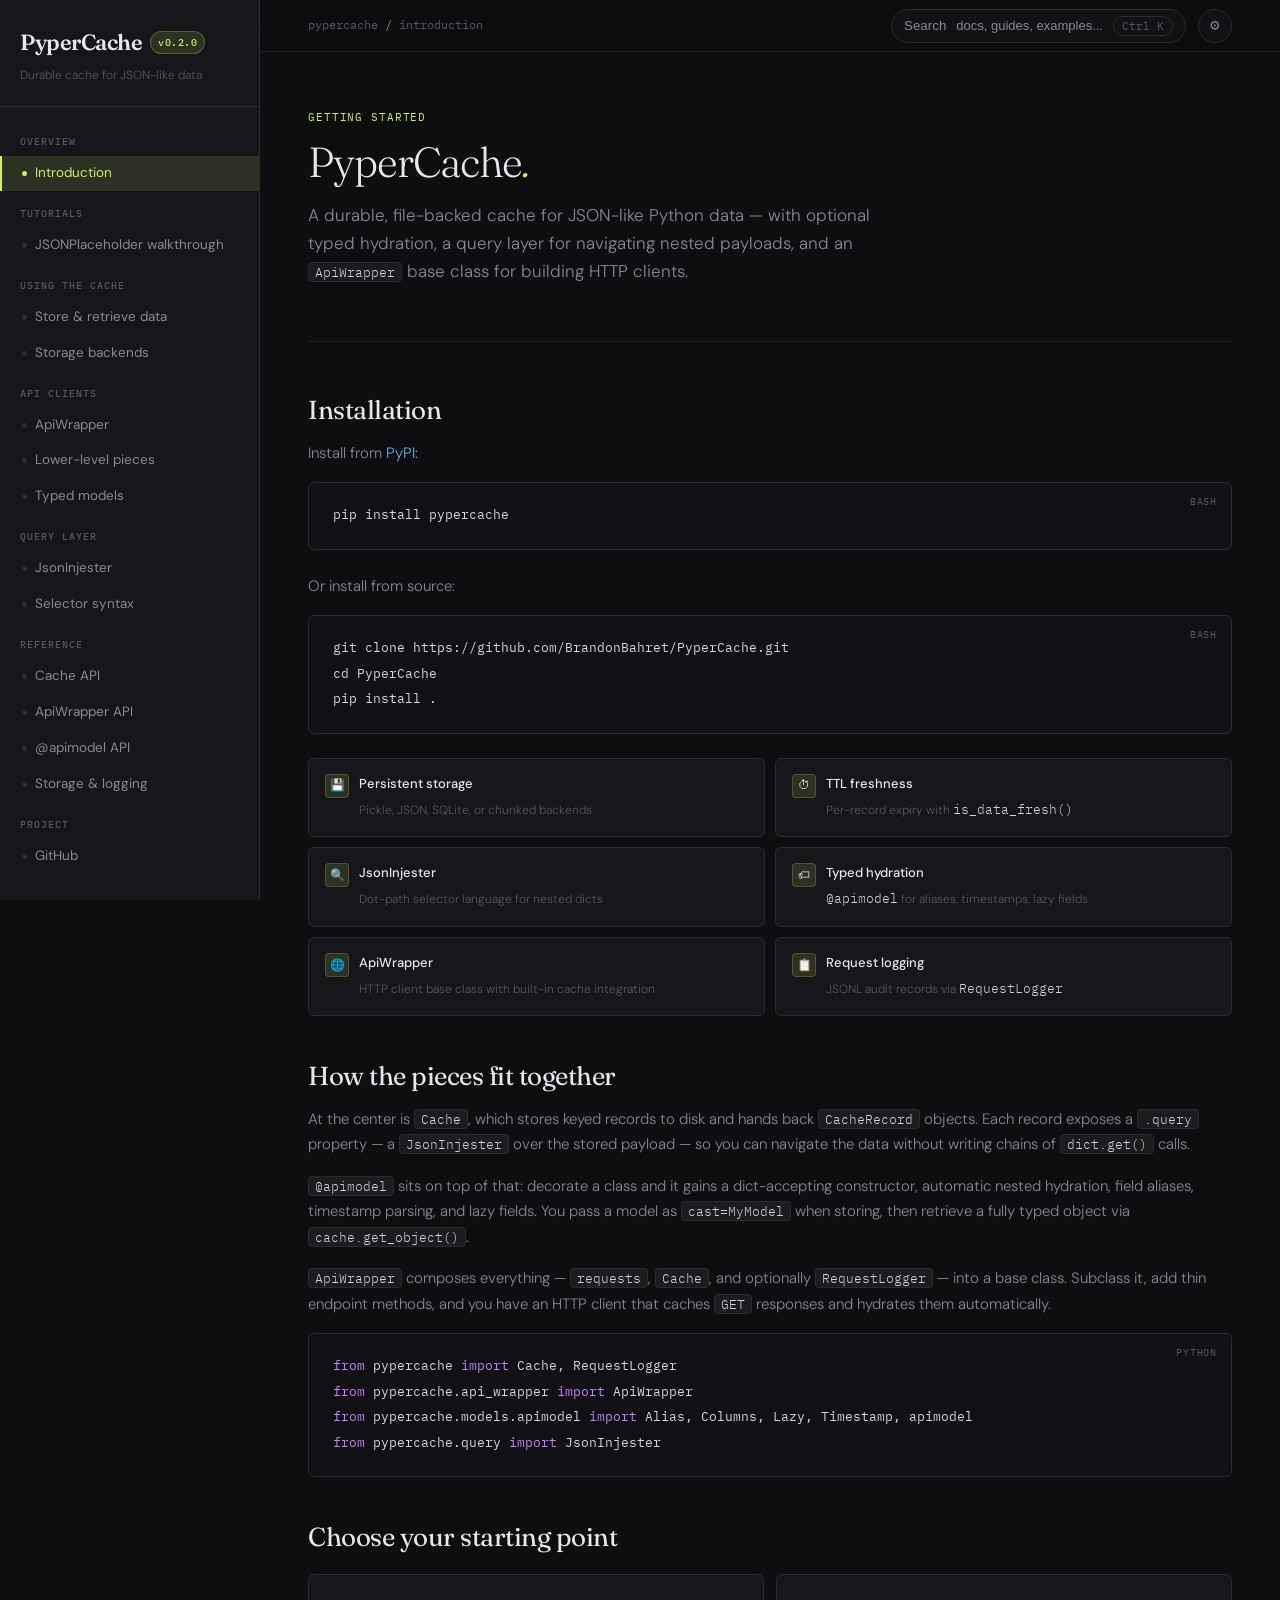
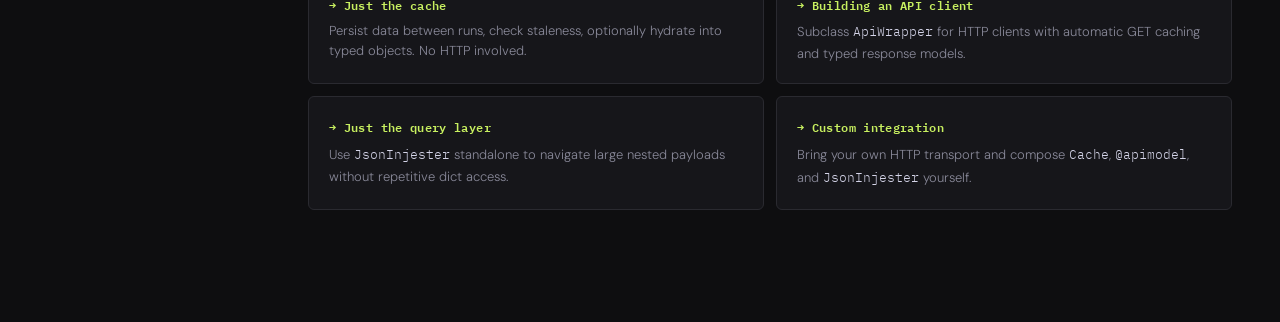
==== commit 599153c2: "bumped to v0.2.0;" ====
--- a/docs/docs-index.html
+++ b/docs/docs-index.html
@@ -352,9 +352,10 @@
   .content-outer {
     flex: 1;
     padding: 56px 48px 80px;
+    max-width: min(1120px, calc(100vw - var(--sidebar-w)));
+  }
+  body[data-readable-line-length="true"] .content-outer {
     max-width: min(var(--atlas-line-width, 860px), calc(100vw - var(--sidebar-w)));
-  }
-  body[data-readable-line-length="true"] .content-outer {
     margin-inline: auto;
   }
   .section { display: none; }
@@ -411,6 +412,9 @@
     .menu-toggle { display: block; }
     .content-outer {
       padding: 32px 24px 60px;
+      max-width: 100vw;
+    }
+    body[data-readable-line-length="true"] .content-outer {
       max-width: min(var(--atlas-line-width, 860px), 100vw);
     }
     .topbar { padding: 0 24px; }
@@ -462,6 +466,94 @@
   }
   .feature-text strong { display: block; font-size: 13px; font-weight: 500; color: var(--text); margin-bottom: 2px; }
   .feature-text span { font-size: 12px; color: var(--text-dimmer); font-weight: 300; }
+  .example-pair {
+    margin: 24px 0 34px;
+    border: 1px solid var(--border);
+    border-radius: 18px;
+    background:
+      linear-gradient(180deg, color-mix(in srgb, var(--surface) 94%, transparent), color-mix(in srgb, var(--bg) 88%, transparent)),
+      radial-gradient(circle at top left, color-mix(in srgb, var(--accent) 10%, transparent), transparent 42%);
+    overflow: hidden;
+    box-shadow: 0 18px 46px color-mix(in srgb, var(--bg) 46%, transparent);
+  }
+  .example-pair-head {
+    display: flex;
+    align-items: flex-start;
+    justify-content: space-between;
+    gap: 18px;
+    padding: 16px 18px 14px;
+    border-bottom: 1px solid var(--border-subtle);
+    background: linear-gradient(180deg, color-mix(in srgb, var(--surface) 92%, transparent), transparent);
+  }
+  .example-pair-title {
+    font-family: var(--font-display);
+    font-size: 22px;
+    line-height: 1.05;
+    letter-spacing: -0.03em;
+    color: var(--text);
+  }
+  .example-pair-kicker,
+  .example-pair-label {
+    font-family: var(--font-mono);
+    font-size: 11px;
+    letter-spacing: 0.09em;
+    text-transform: uppercase;
+  }
+  .example-pair-kicker {
+    color: var(--accent2);
+    white-space: nowrap;
+    padding-top: 3px;
+  }
+  .example-pair-grid {
+    display: grid;
+    grid-template-columns: minmax(0, 1.08fr) minmax(0, 0.92fr);
+    gap: 0;
+  }
+  .example-pair-panel {
+    min-width: 0;
+    padding: 16px 18px 18px;
+  }
+  .example-pair-panel + .example-pair-panel {
+    border-left: 1px solid var(--border-subtle);
+    background: color-mix(in srgb, var(--surface) 58%, transparent);
+  }
+  .example-pair-label {
+    color: var(--text-dimmer);
+    margin-bottom: 10px;
+  }
+  .example-pair-panel-source pre {
+    margin: 0;
+    min-height: 100%;
+    border-radius: 14px;
+    border-color: color-mix(in srgb, var(--accent2) 10%, var(--border));
+    background: color-mix(in srgb, var(--code-bg) 92%, black 8%);
+    box-shadow: inset 0 1px 0 color-mix(in srgb, white 4%, transparent);
+  }
+  .example-pair-panel-preview {
+    position: relative;
+  }
+  .example-pair-render {
+    min-height: 100%;
+    padding: 18px;
+    border: 1px dashed color-mix(in srgb, var(--accent) 22%, var(--border));
+    border-radius: 14px;
+    background:
+      linear-gradient(180deg, color-mix(in srgb, var(--bg) 86%, transparent), color-mix(in srgb, var(--surface) 84%, transparent)),
+      radial-gradient(circle at top right, color-mix(in srgb, var(--accent2) 10%, transparent), transparent 46%);
+  }
+  .example-pair-render > :first-child { margin-top: 0; }
+  .example-pair-render > :last-child { margin-bottom: 0; }
+  .example-pair-render pre {
+    margin-bottom: 0;
+  }
+  .example-pair-render .asset-image {
+    margin: 0;
+  }
+  .example-pair-render h2,
+  .example-pair-render h3,
+  .example-pair-render h4 {
+    scroll-margin-top: 0;
+  }
   .cards { display: grid; grid-template-columns: 1fr 1fr; gap: 12px; margin: 20px 0 32px; }
   .card {
     background: var(--surface);
@@ -487,6 +579,17 @@
   .callout.info { border-left-color: var(--accent2); background: var(--accent2-dim); }
   .callout.warn { border-left-color: var(--red); background: rgba(240,96,96,0.08); }
   .callout strong { color: var(--text); font-weight: 500; }
+  .asset-image {
+    display: block;
+    width: 100%;
+    max-width: 100%;
+    height: auto;
+    margin: 24px 0 32px;
+    border-radius: var(--radius);
+  }
+  body[data-readable-line-length="true"] .asset-image {
+    width: min(100%, calc(var(--atlas-line-width, 860px) * 0.8));
+  }
   .method {
     background: var(--code-bg);
     border: 1px solid var(--border);
@@ -859,6 +962,20 @@
     animation: searchTargetGlow 1.8s ease-out;
   }
   @media (max-width: 820px) {
+    .example-pair-head {
+      flex-direction: column;
+      align-items: flex-start;
+    }
+    .example-pair-grid {
+      grid-template-columns: 1fr;
+    }
+    .example-pair-panel + .example-pair-panel {
+      border-left: 0;
+      border-top: 1px solid var(--border-subtle);
+    }
+    .example-pair-title {
+      font-size: 18px;
+    }
     .settings-head,
     .settings-body { padding-left: 16px; padding-right: 16px; }
     .settings-option { align-items: flex-start; }
@@ -982,7 +1099,7 @@
 </head>
 <body>
 <script>
-  window.__ATLAS_DOCS__ = {"defaultSection": "overview", "sections": {"overview": {"label": "Introduction", "breadcrumb": "pypercache / introduction", "metadata": {"tag": "Getting started", "comment": "OVERVIEW", "title": "PyperCache", "title_em": ".", "lead": "\nA durable, file-backed cache for JSON-like Python data — with optional typed hydration, a query layer for navigating nested payloads, and an `ApiWrapper{ref=ref-apiwrapper#constructor}` base class for building HTTP clients.\n", "breadcrumb": "pypercache / introduction"}}, "tutorial-jsonplaceholder": {"label": "JSONPlaceholder walkthrough", "breadcrumb": "pypercache / jsonplaceholder walkthrough", "metadata": {"tag": "Tutorials", "comment": "CACHE BASICS", "title": "Walk through a small", "title_em": "API client", "lead": "\nThe `examples/jsonplaceholder_api` example is the shortest end-to-end wrapper in the repository. It shows the full PyperCache workflow: define typed models, subclass `ApiWrapper{ref=ref-apiwrapper#constructor}`, let `GET` requests cache automatically, and opt out of cache for a mutating `POST`.\n", "breadcrumb": "pypercache / jsonplaceholder walkthrough"}}, "cache-basics": {"label": "Store & retrieve data", "breadcrumb": "pypercache / store & retrieve data", "metadata": {"tag": "Cache users", "title": "Store & retrieve", "title_em": "data", "lead": "\nThe core persistence workflow: write a payload by key, check whether it's fresh, and read it back — with optional typed hydration via `@apimodel{ref=ref-apimodel#decorator}`.\n", "breadcrumb": "pypercache / store & retrieve data"}}, "storage-backends": {"label": "Storage backends", "breadcrumb": "pypercache / storage backends", "metadata": {"tag": "Cache users", "comment": "STORAGE BACKENDS", "title": "Storage", "title_em": "backends", "lead": "\nThe backend is selected purely from the file extension. The cache API is identical across all of them.\n", "breadcrumb": "pypercache / storage backends"}}, "api-wrapper": {"label": "ApiWrapper", "breadcrumb": "pypercache / apiwrapper", "metadata": {"tag": "API clients", "comment": "API WRAPPER", "title": "Build with", "title_em": "ApiWrapper", "lead": "\nThe highest-level integration surface. Subclass it and your endpoint methods stay thin — URL building, caching, response decoding, and model hydration are handled for you.\n", "breadcrumb": "pypercache / apiwrapper"}}, "building-blocks": {"label": "Lower-level pieces", "breadcrumb": "pypercache / lower-level pieces", "metadata": {"tag": "API clients", "comment": "BUILDING BLOCKS", "title": "Lower-level", "title_em": "pieces", "lead": "\nBring your own HTTP transport and compose only the PyperCache parts you need: `Cache{ref=ref-cache#cache}`, `RequestLogger{ref=ref-storage#request-logger}`, `@apimodel{ref=ref-apimodel#decorator}`, and `JsonInjester{ref=json-injester#standalone-usage}`.\n", "breadcrumb": "pypercache / lower-level pieces"}}, "typed-models": {"label": "Typed models", "breadcrumb": "pypercache / typed models", "metadata": {"tag": "API clients", "comment": "TYPED MODELS", "title": "Typed models with", "title_em": "@apimodel", "lead": "\nDecorate a class and it gains a dict-accepting constructor, nested type hydration, `from_dict(){ref=ref-apimodel#what-the-decorator-adds}`, `as_dict(){ref=ref-apimodel#what-the-decorator-adds}`, field aliases, timestamp parsing, lazy fields, and optional validation.\n", "breadcrumb": "pypercache / typed models"}}, "json-injester": {"label": "JsonInjester", "breadcrumb": "pypercache / jsoninjester", "metadata": {"tag": "Query layer", "comment": "JSON INJESTER", "title": "JsonInjester", "lead": "\nA small, read-only selector language for navigating nested dicts in memory. No mutations, no backend queries — just structured access over a payload you already have.\n", "breadcrumb": "pypercache / jsoninjester"}}, "selector-guide": {"label": "Selector syntax", "breadcrumb": "pypercache / selector syntax", "metadata": {"tag": "Query layer", "comment": "SELECTOR GUIDE", "title": "Selector", "title_em": "syntax", "lead": "\nAll selectors are passed as strings to `q.get()`. They compose left to right — each token narrows or transforms the current cursor before passing it to the next.\n", "breadcrumb": "pypercache / selector syntax"}}, "ref-cache": {"label": "Cache API", "breadcrumb": "pypercache / cache api", "metadata": {"tag": "Reference", "comment": "REF: CACHE", "title": "Cache", "title_em": "API", "lead": "\nExact signatures and behavior for `Cache{ref=ref-cache#cache}` and `CacheRecord{ref=ref-cache#cache-record}`.\n", "breadcrumb": "pypercache / cache api"}}, "ref-apiwrapper": {"label": "ApiWrapper API", "breadcrumb": "pypercache / apiwrapper api", "metadata": {"tag": "Reference", "comment": "REF: APIWRAPPER", "title": "ApiWrapper", "title_em": "API", "lead": "\nExact signatures for `ApiWrapper{ref=ref-apiwrapper#constructor}`, `ApiHTTPError{ref=ref-apiwrapper#api-http-error}`, and `SSEEvent{ref=ref-apiwrapper#sse-event}`.\n", "breadcrumb": "pypercache / apiwrapper api"}}, "ref-apimodel": {"label": "@apimodel API", "breadcrumb": "pypercache / @apimodel api", "metadata": {"tag": "Reference", "comment": "REF: APIMODEL", "title": "@apimodel", "title_em": "API", "lead": "\nExact signatures for the decorator and all field helpers.\n", "breadcrumb": "pypercache / @apimodel api"}}, "ref-storage": {"label": "Storage & logging", "breadcrumb": "pypercache / storage & logging", "metadata": {"tag": "Reference", "comment": "REF: STORAGE", "title": "Storage & logging", "title_em": "API", "lead": "\nExact signatures for storage backends, `StorageMechanism{ref=ref-storage#storage-mechanism}`, and `RequestLogger{ref=ref-storage#request-logger}`.\n", "breadcrumb": "pypercache / storage & logging"}}}, "features": {}, "metadata": {"name": "PyperCache", "version": "v0.1.9", "tagline": "Durable cache for JSON-like data", "accent_dark": "#c8f060", "accent_light": "hsl(77, 42%, 41%)", "color_scheme": "dark", "display_font": "Fraunces", "body_font": "DM Sans", "mono_font": "IBM Plex Mono", "font_source": "https://fonts.googleapis.com", "github": "https://github.com/BrandonBahret/PyperCache"}, "siteName": "PyperCache", "theme": {"name": "atlas_dark", "defaultColorScheme": "dark", "supportsToggle": true, "supportedColorSchemes": ["dark", "light"]}, "search": {"placeholder": "Search local docs...", "triggerLabel": "docs, guides, examples...", "secondaryHint": "Search the local docs. Try docs, guides, examples."}};
+  window.__ATLAS_DOCS__ = {"defaultSection": "overview", "sections": {"overview": {"label": "Introduction", "breadcrumb": "pypercache / introduction", "metadata": {"tag": "Getting started", "comment": "OVERVIEW", "title": "PyperCache", "title_em": ".", "lead": "\nA durable, file-backed cache for JSON-like Python data — with optional typed hydration, a query layer for navigating nested payloads, and an `ApiWrapper{ref=ref-apiwrapper#constructor}` base class for building HTTP clients.\n", "breadcrumb": "pypercache / introduction"}}, "tutorial-jsonplaceholder": {"label": "JSONPlaceholder walkthrough", "breadcrumb": "pypercache / jsonplaceholder walkthrough", "metadata": {"tag": "Tutorials", "comment": "CACHE BASICS", "title": "Walk through a small", "title_em": "API client", "lead": "\nThe `examples/jsonplaceholder_api` example is the shortest end-to-end wrapper in the repository. It shows the full PyperCache workflow: define typed models, subclass `ApiWrapper{ref=ref-apiwrapper#constructor}`, let `GET` requests cache automatically, and opt out of cache for a mutating `POST`.\n", "breadcrumb": "pypercache / jsonplaceholder walkthrough"}}, "cache-basics": {"label": "Store & retrieve data", "breadcrumb": "pypercache / store & retrieve data", "metadata": {"tag": "Cache users", "title": "Store & retrieve", "title_em": "data", "lead": "\nThe core persistence workflow: write a payload by key, check whether it's fresh, and read it back — with optional typed hydration via `@apimodel{ref=ref-apimodel#decorator}`.\n", "breadcrumb": "pypercache / store & retrieve data"}}, "storage-backends": {"label": "Storage backends", "breadcrumb": "pypercache / storage backends", "metadata": {"tag": "Cache users", "comment": "STORAGE BACKENDS", "title": "Storage", "title_em": "backends", "lead": "\nThe backend is selected purely from the file extension. The cache API is identical across all of them.\n", "breadcrumb": "pypercache / storage backends"}}, "api-wrapper": {"label": "ApiWrapper", "breadcrumb": "pypercache / apiwrapper", "metadata": {"tag": "API clients", "comment": "API WRAPPER", "title": "Build with", "title_em": "ApiWrapper", "lead": "\nThe highest-level integration surface. Subclass it and your endpoint methods stay thin — URL building, caching, response decoding, and model hydration are handled for you.\n", "breadcrumb": "pypercache / apiwrapper"}}, "building-blocks": {"label": "Lower-level pieces", "breadcrumb": "pypercache / lower-level pieces", "metadata": {"tag": "API clients", "comment": "BUILDING BLOCKS", "title": "Lower-level", "title_em": "pieces", "lead": "\nBring your own HTTP transport and compose only the PyperCache parts you need: `Cache{ref=ref-cache#cache}`, `RequestLogger{ref=ref-storage#request-logger}`, `@apimodel{ref=ref-apimodel#decorator}`, and `JsonInjester{ref=json-injester#standalone-usage}`.\n", "breadcrumb": "pypercache / lower-level pieces"}}, "typed-models": {"label": "Typed models", "breadcrumb": "pypercache / typed models", "metadata": {"tag": "API clients", "comment": "TYPED MODELS", "title": "Typed models with", "title_em": "@apimodel", "lead": "\nDecorate a class and it gains a dict-accepting constructor, nested type hydration, `from_dict(){ref=ref-apimodel#what-the-decorator-adds}`, `as_dict(){ref=ref-apimodel#what-the-decorator-adds}`, field aliases, timestamp parsing, lazy fields, and optional validation.\n", "breadcrumb": "pypercache / typed models"}}, "json-injester": {"label": "JsonInjester", "breadcrumb": "pypercache / jsoninjester", "metadata": {"tag": "Query layer", "comment": "JSON INJESTER", "title": "JsonInjester", "lead": "\nA small, read-only selector language for navigating nested dicts in memory. No mutations, no backend queries — just structured access over a payload you already have.\n", "breadcrumb": "pypercache / jsoninjester"}}, "selector-guide": {"label": "Selector syntax", "breadcrumb": "pypercache / selector syntax", "metadata": {"tag": "Query layer", "comment": "SELECTOR GUIDE", "title": "Selector", "title_em": "syntax", "lead": "\nAll selectors are passed as strings to `q.get()`. They compose left to right — each token narrows or transforms the current cursor before passing it to the next.\n", "breadcrumb": "pypercache / selector syntax"}}, "ref-cache": {"label": "Cache API", "breadcrumb": "pypercache / cache api", "metadata": {"tag": "Reference", "comment": "REF: CACHE", "title": "Cache", "title_em": "API", "lead": "\nExact signatures and behavior for `Cache{ref=ref-cache#cache}` and `CacheRecord{ref=ref-cache#cache-record}`.\n", "breadcrumb": "pypercache / cache api"}}, "ref-apiwrapper": {"label": "ApiWrapper API", "breadcrumb": "pypercache / apiwrapper api", "metadata": {"tag": "Reference", "comment": "REF: APIWRAPPER", "title": "ApiWrapper", "title_em": "API", "lead": "\nExact signatures for `ApiWrapper{ref=ref-apiwrapper#constructor}`, `ApiHTTPError{ref=ref-apiwrapper#api-http-error}`, and `SSEEvent{ref=ref-apiwrapper#sse-event}`.\n", "breadcrumb": "pypercache / apiwrapper api"}}, "ref-apimodel": {"label": "@apimodel API", "breadcrumb": "pypercache / @apimodel api", "metadata": {"tag": "Reference", "comment": "REF: APIMODEL", "title": "@apimodel", "title_em": "API", "lead": "\nExact signatures for the decorator and all field helpers.\n", "breadcrumb": "pypercache / @apimodel api"}}, "ref-storage": {"label": "Storage & logging", "breadcrumb": "pypercache / storage & logging", "metadata": {"tag": "Reference", "comment": "REF: STORAGE", "title": "Storage & logging", "title_em": "API", "lead": "\nExact signatures for storage backends, `StorageMechanism{ref=ref-storage#storage-mechanism}`, and `RequestLogger{ref=ref-storage#request-logger}`.\n", "breadcrumb": "pypercache / storage & logging"}}}, "features": {}, "metadata": {"name": "PyperCache", "version": "v0.2.0", "tagline": "Durable cache for JSON-like data", "accent_dark": "#c8f060", "accent_light": "hsl(77, 42%, 41%)", "color_scheme": "dark", "display_font": "Fraunces", "body_font": "DM Sans", "mono_font": "IBM Plex Mono", "font_source": "https://fonts.googleapis.com", "github": "https://github.com/BrandonBahret/PyperCache"}, "siteName": "PyperCache", "theme": {"name": "atlas_dark", "defaultColorScheme": "dark", "supportsToggle": true, "supportedColorSchemes": ["dark", "light"]}, "search": {"placeholder": "Search local docs...", "triggerLabel": "docs, guides, examples...", "secondaryHint": "Search the local docs. Try docs, guides, examples."}};
 </script>
 
 <div class="shell">
@@ -991,7 +1108,7 @@
     <div class="logo">
       <div class="logo-name">
         PyperCache
-        <span class="logo-pill">v0.1.9</span>
+        <span class="logo-pill">v0.2.0</span>
       </div>
       <div class="logo-tagline">Durable cache for JSON-like data</div>
     </div>
